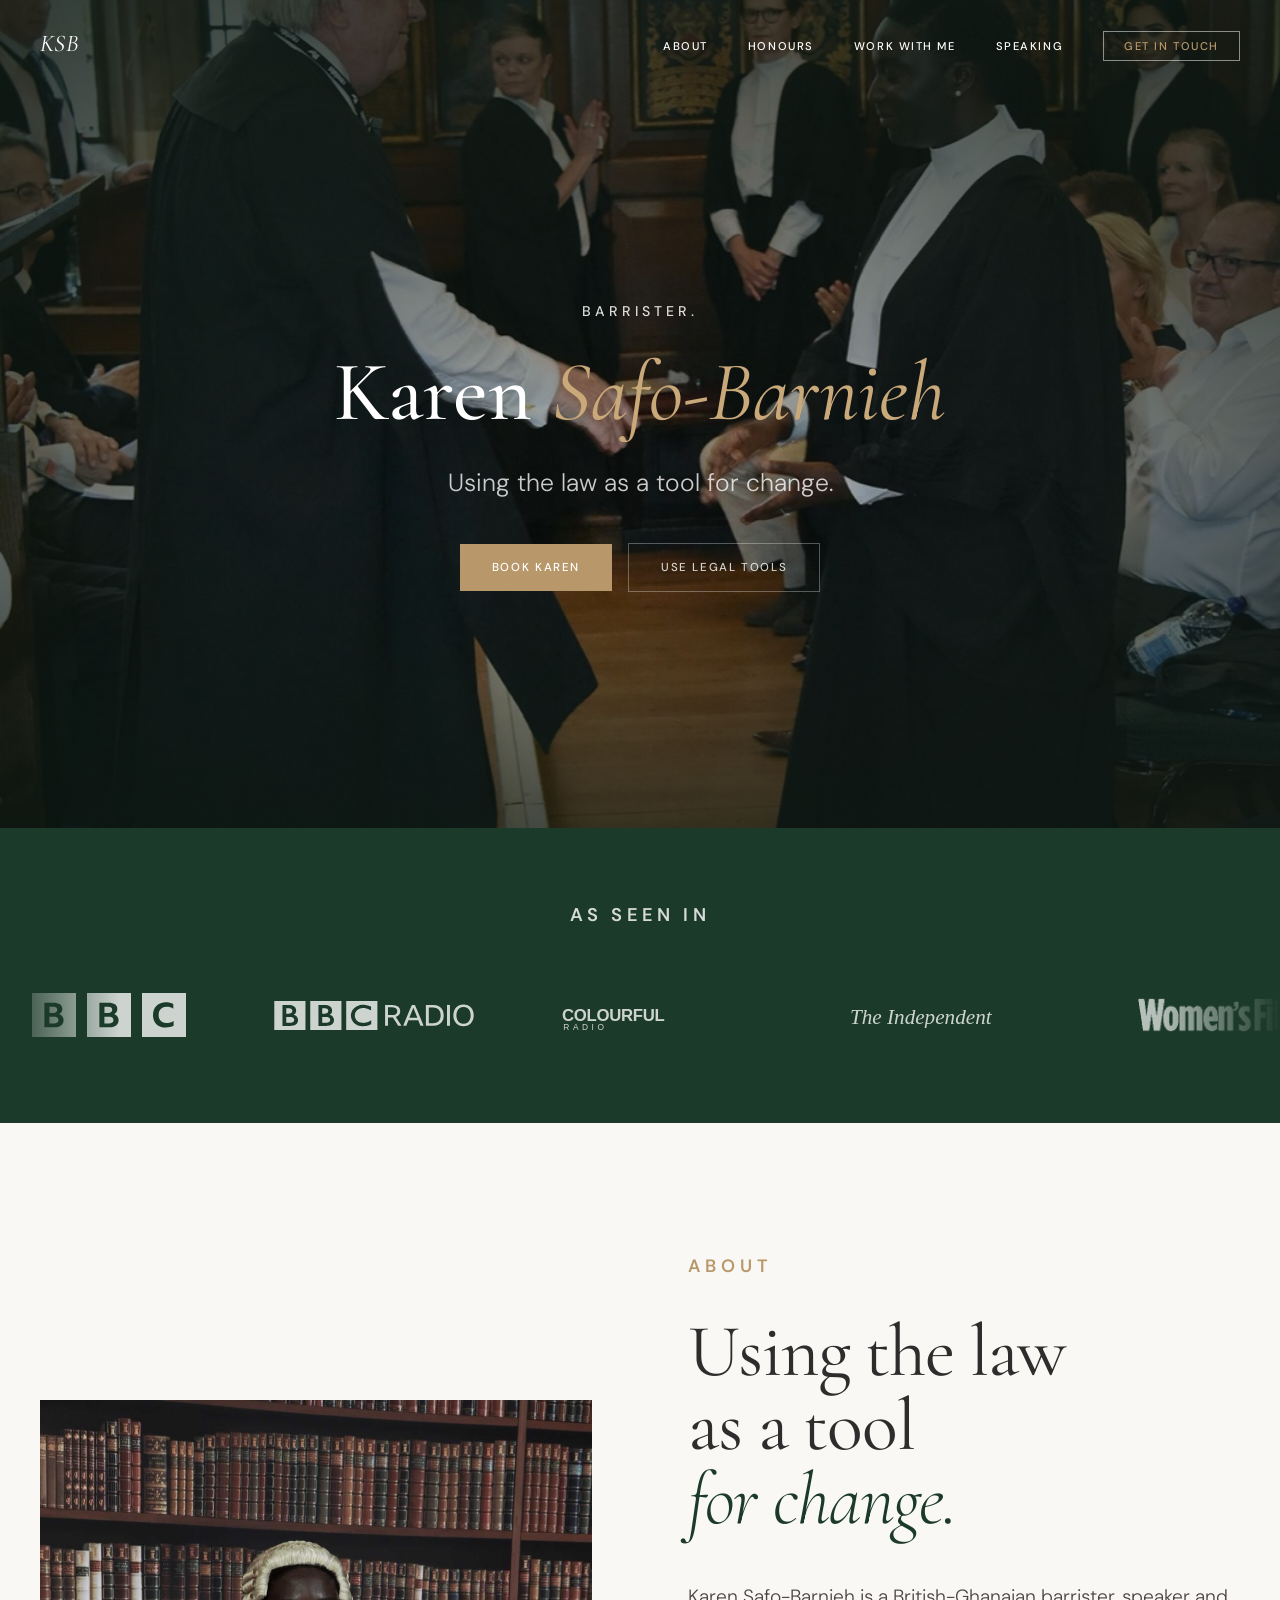
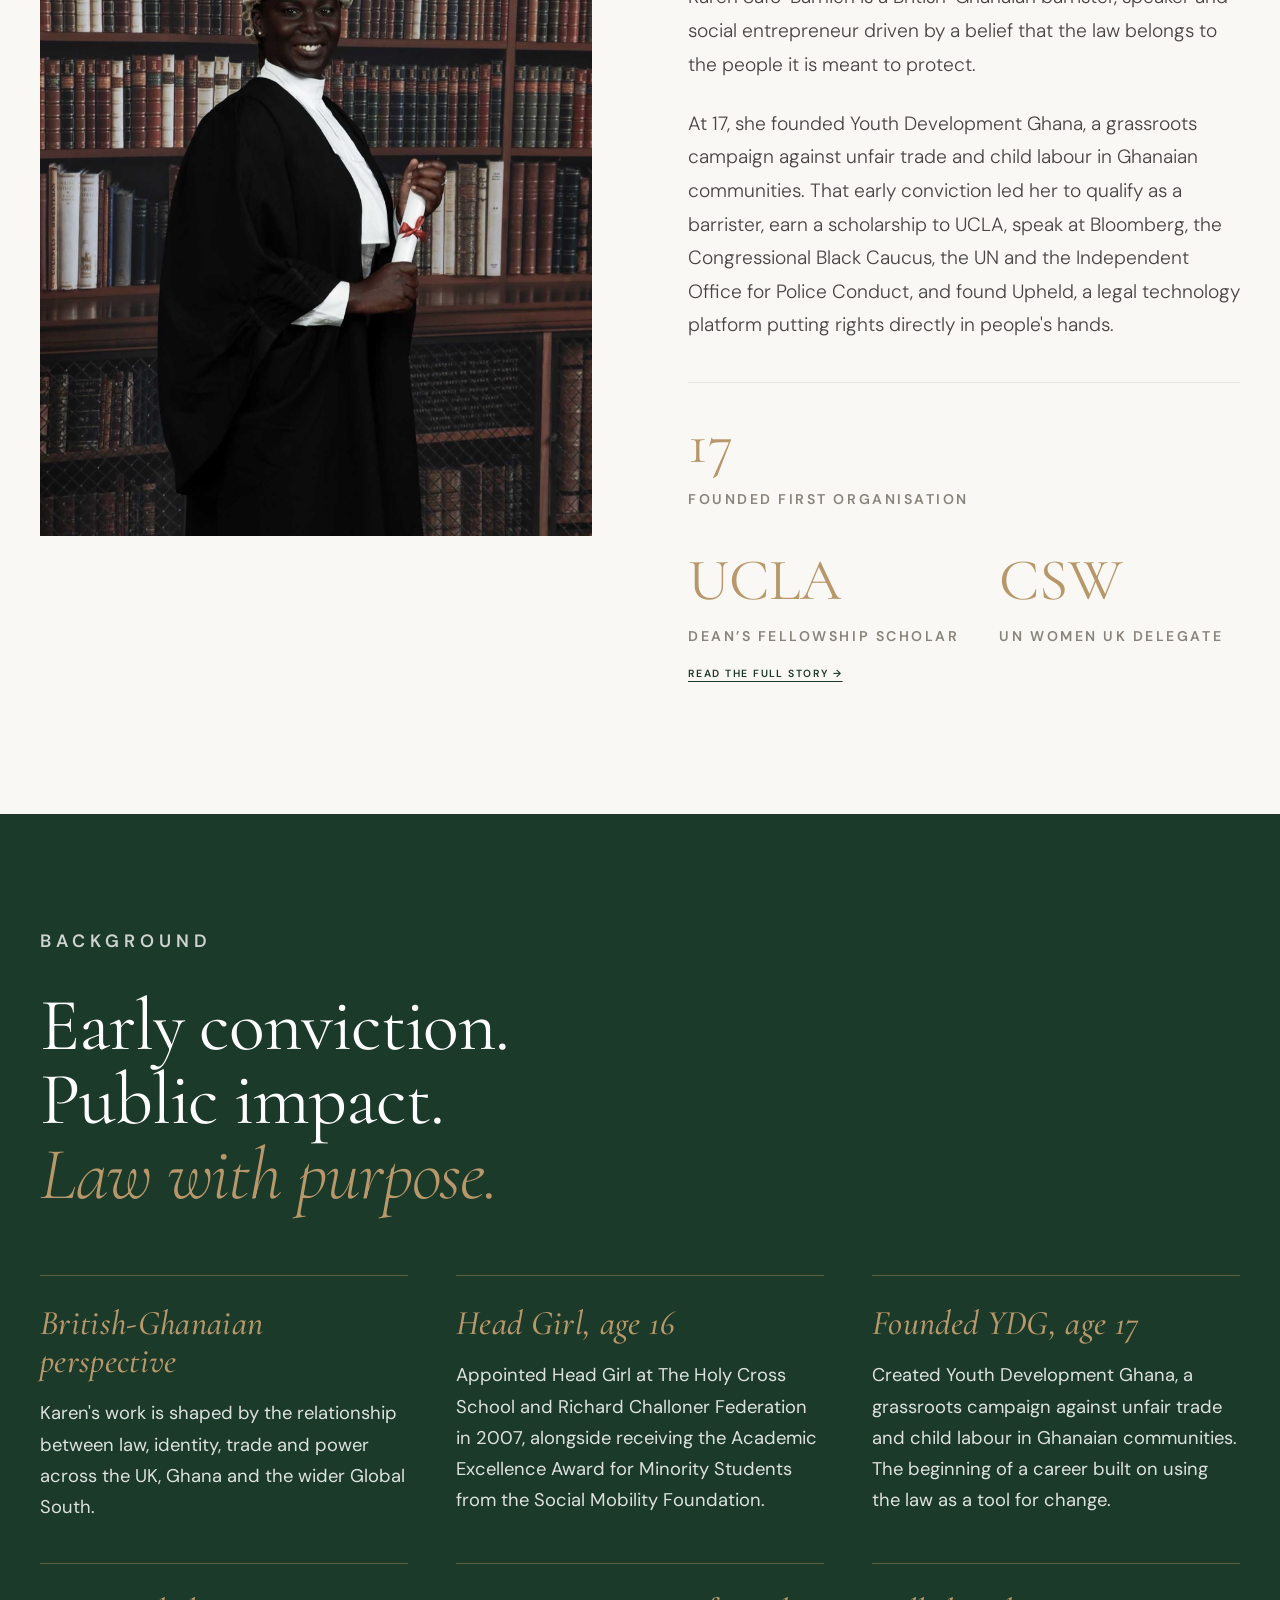
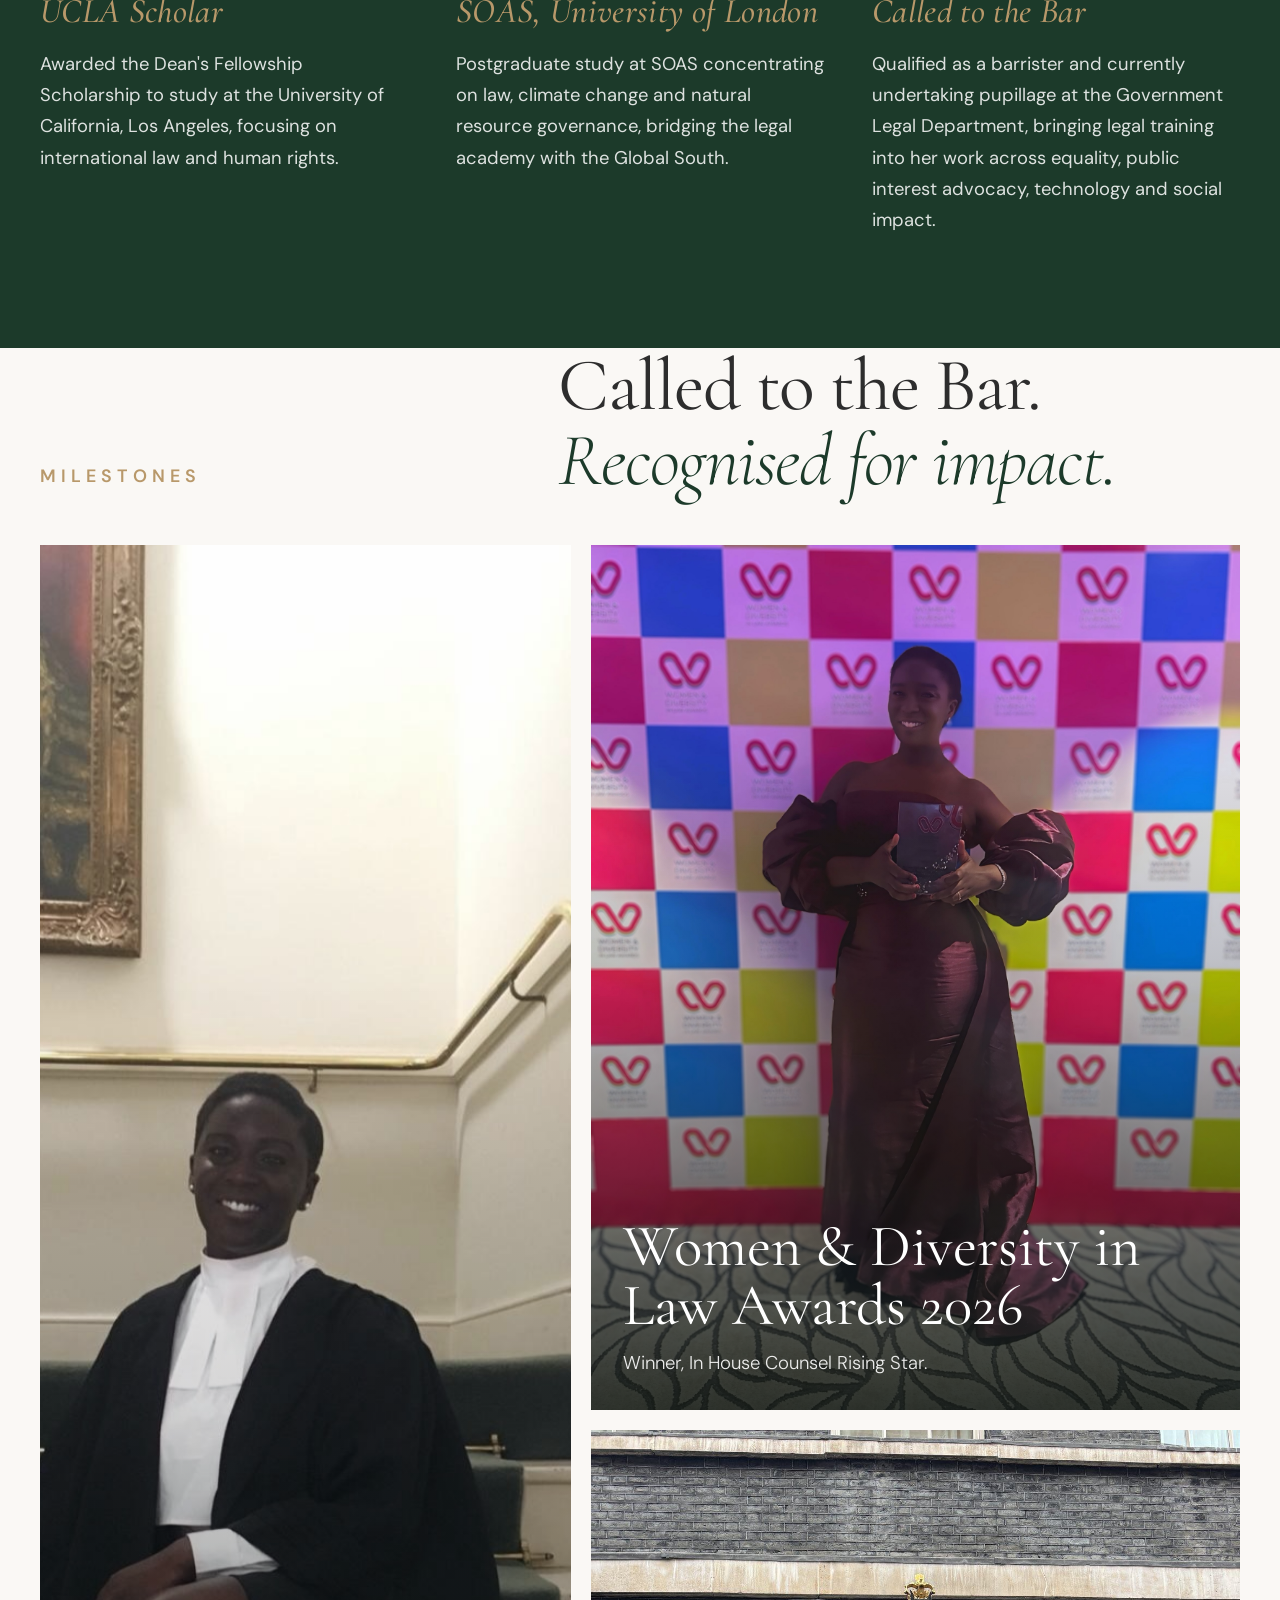
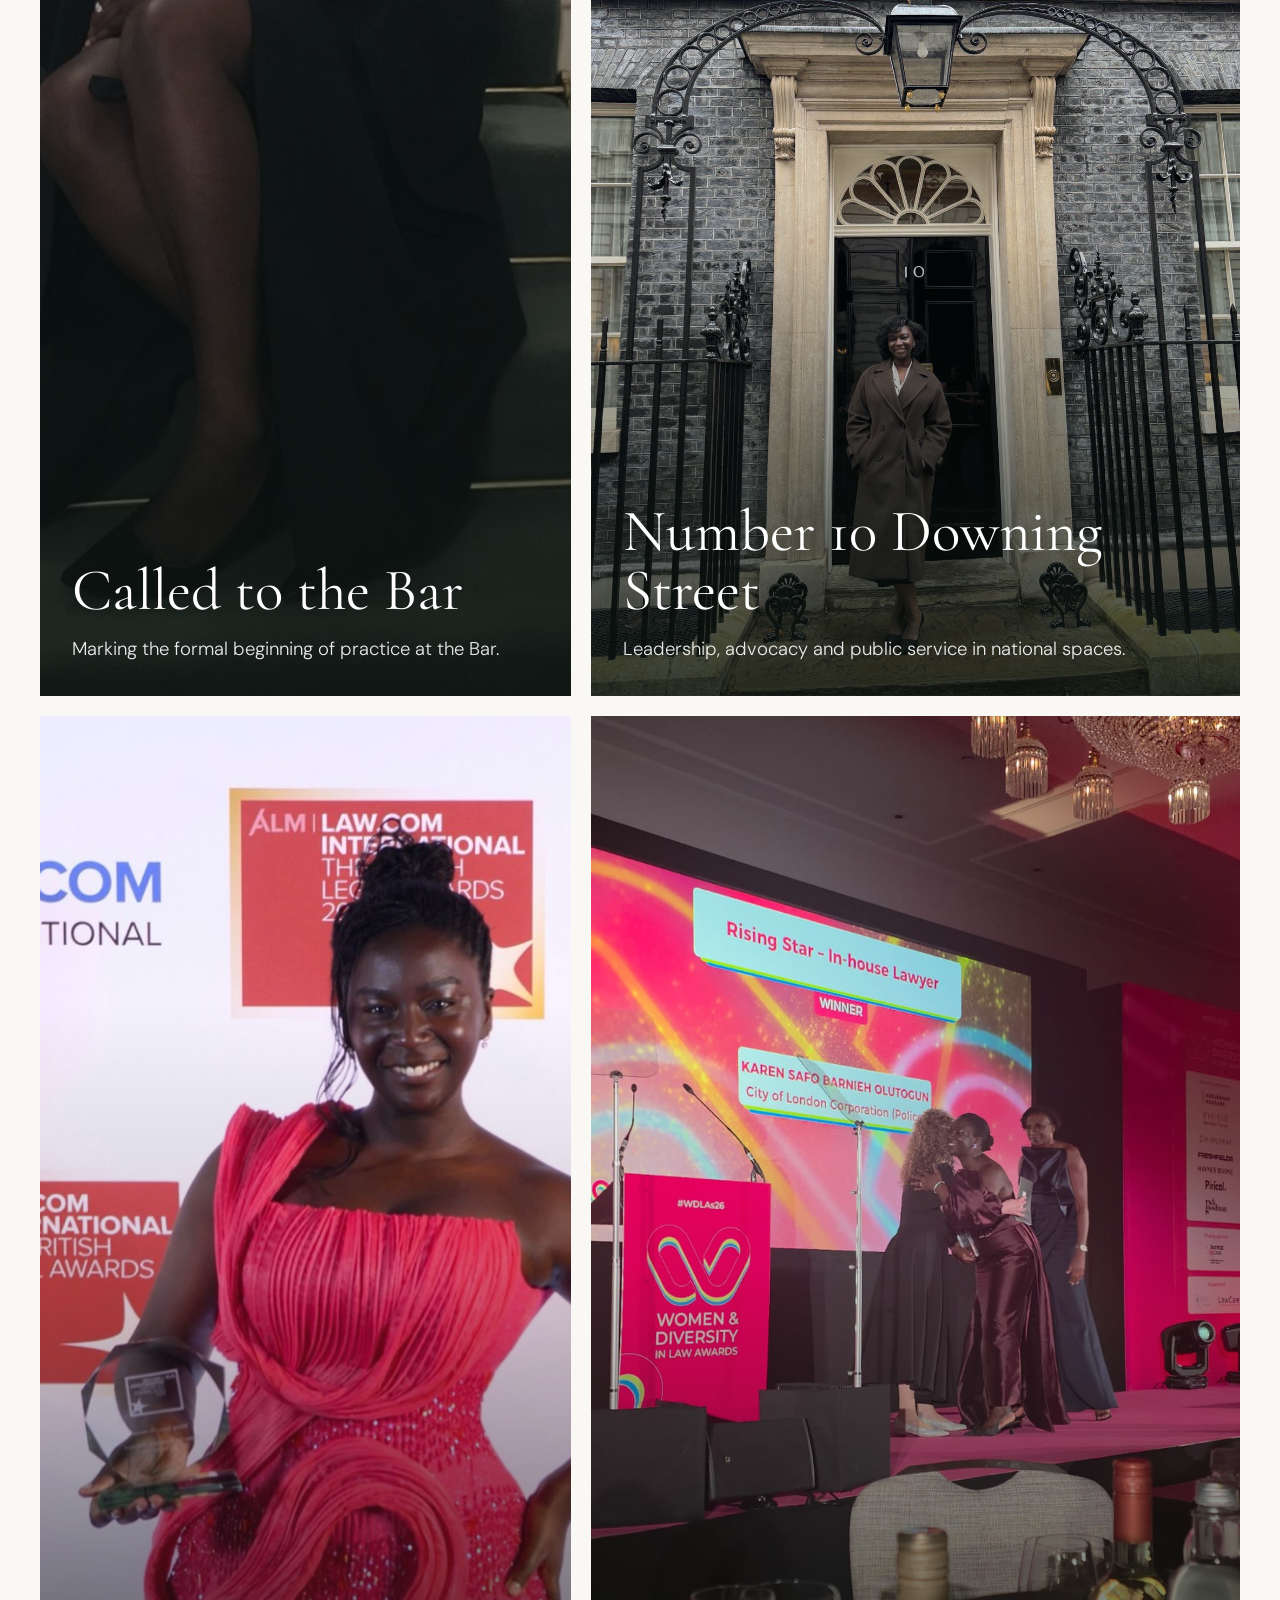
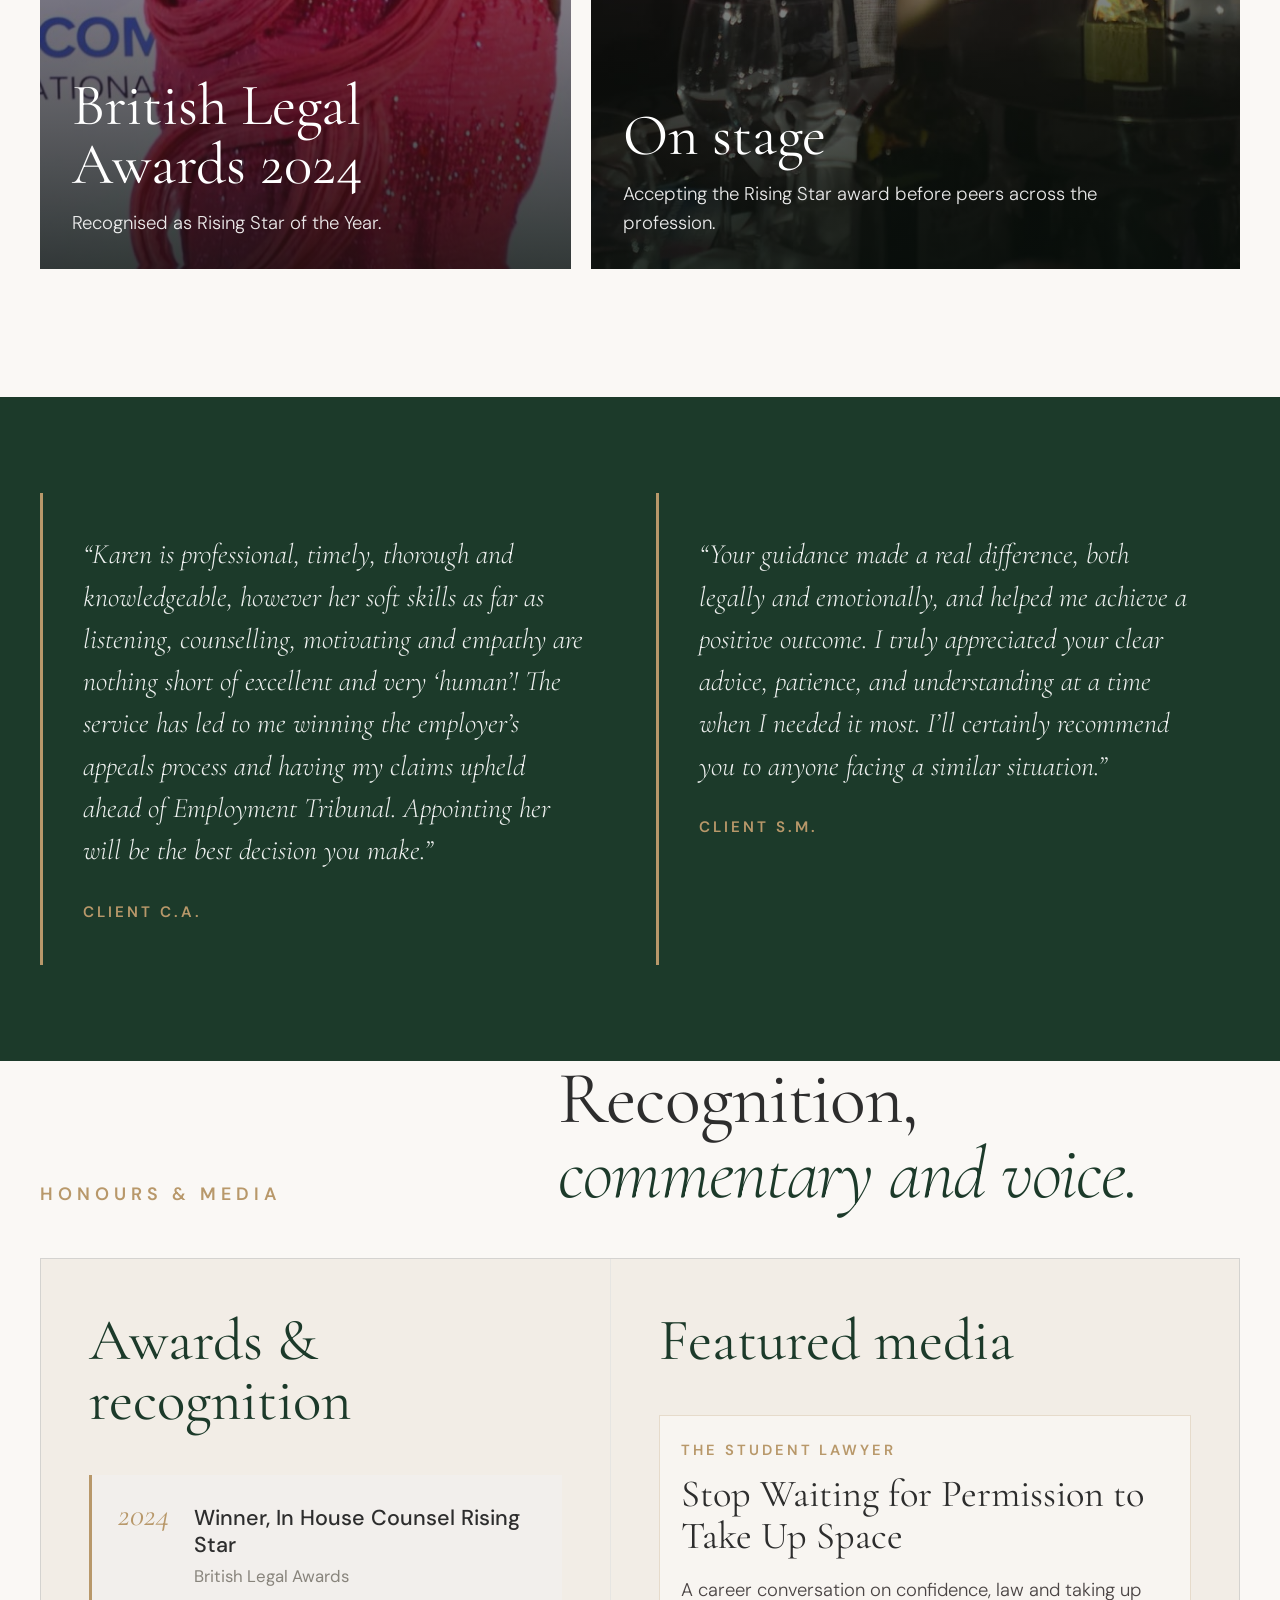
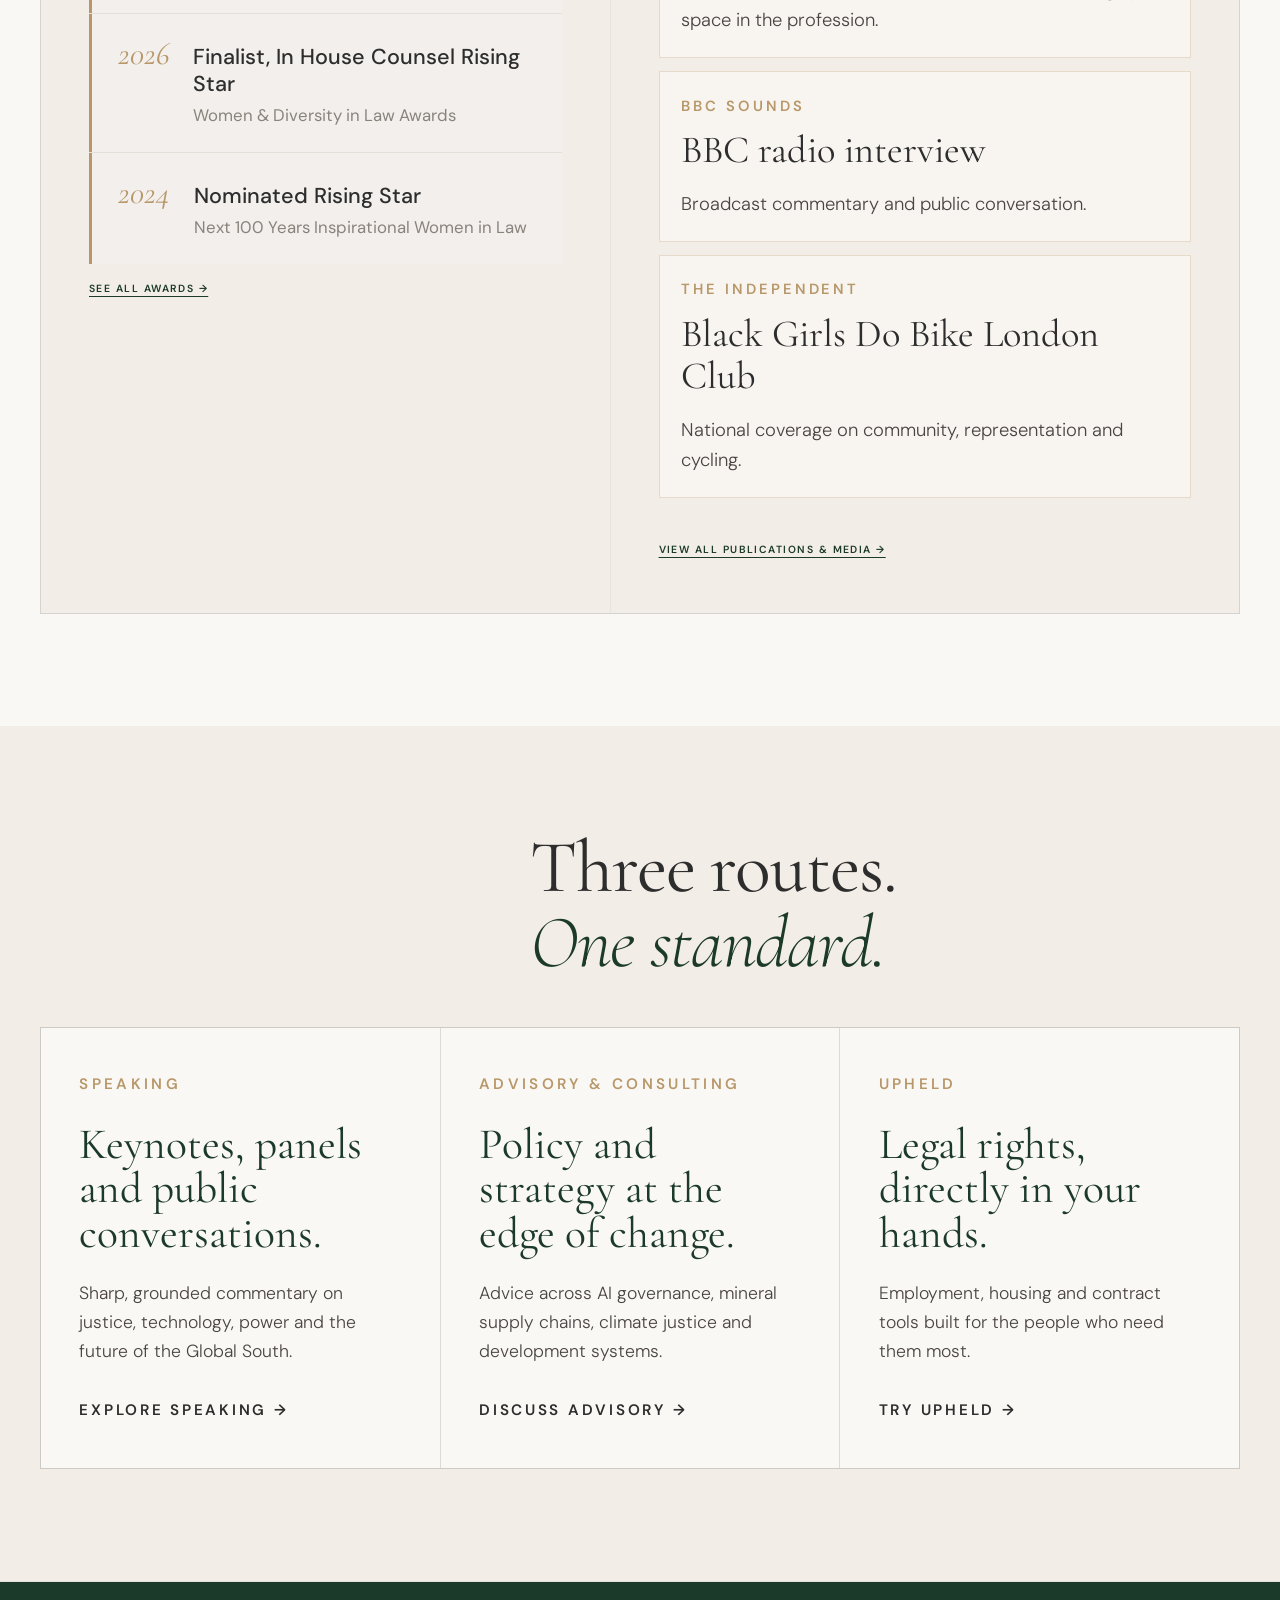
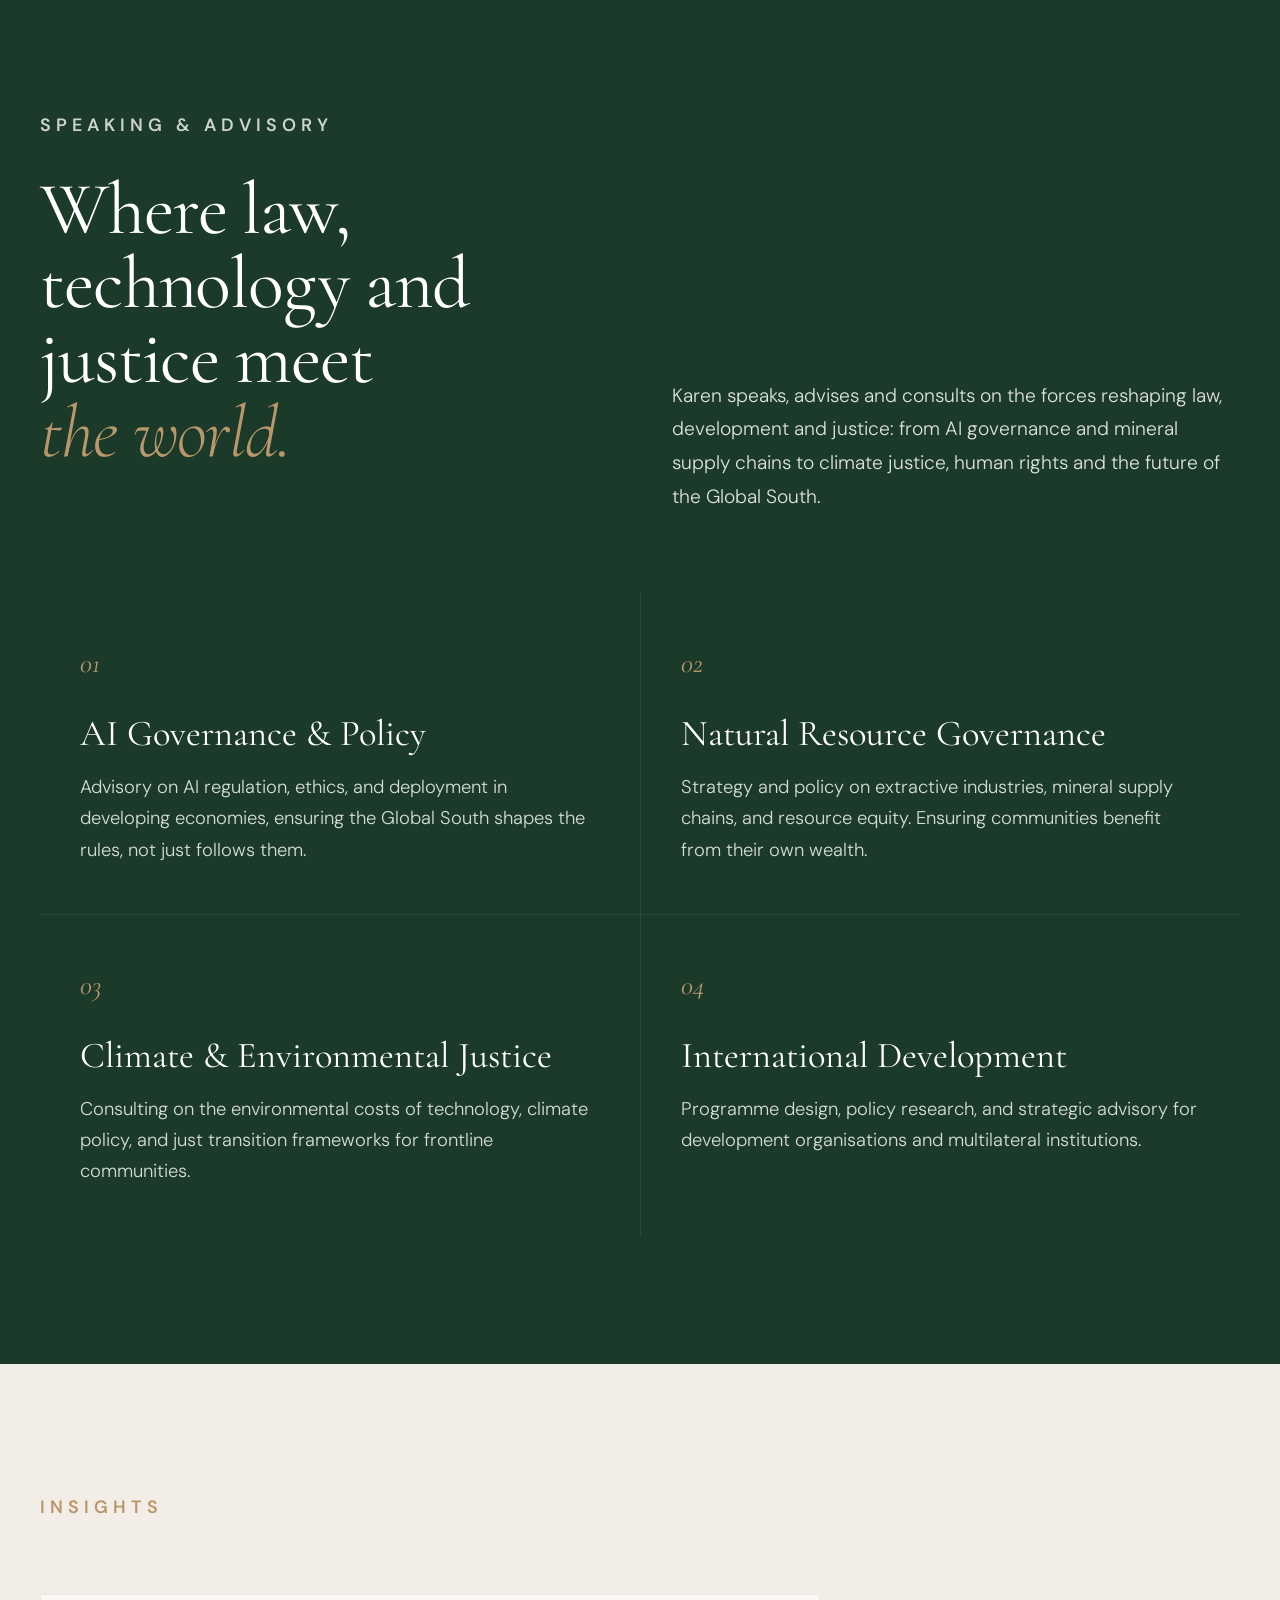
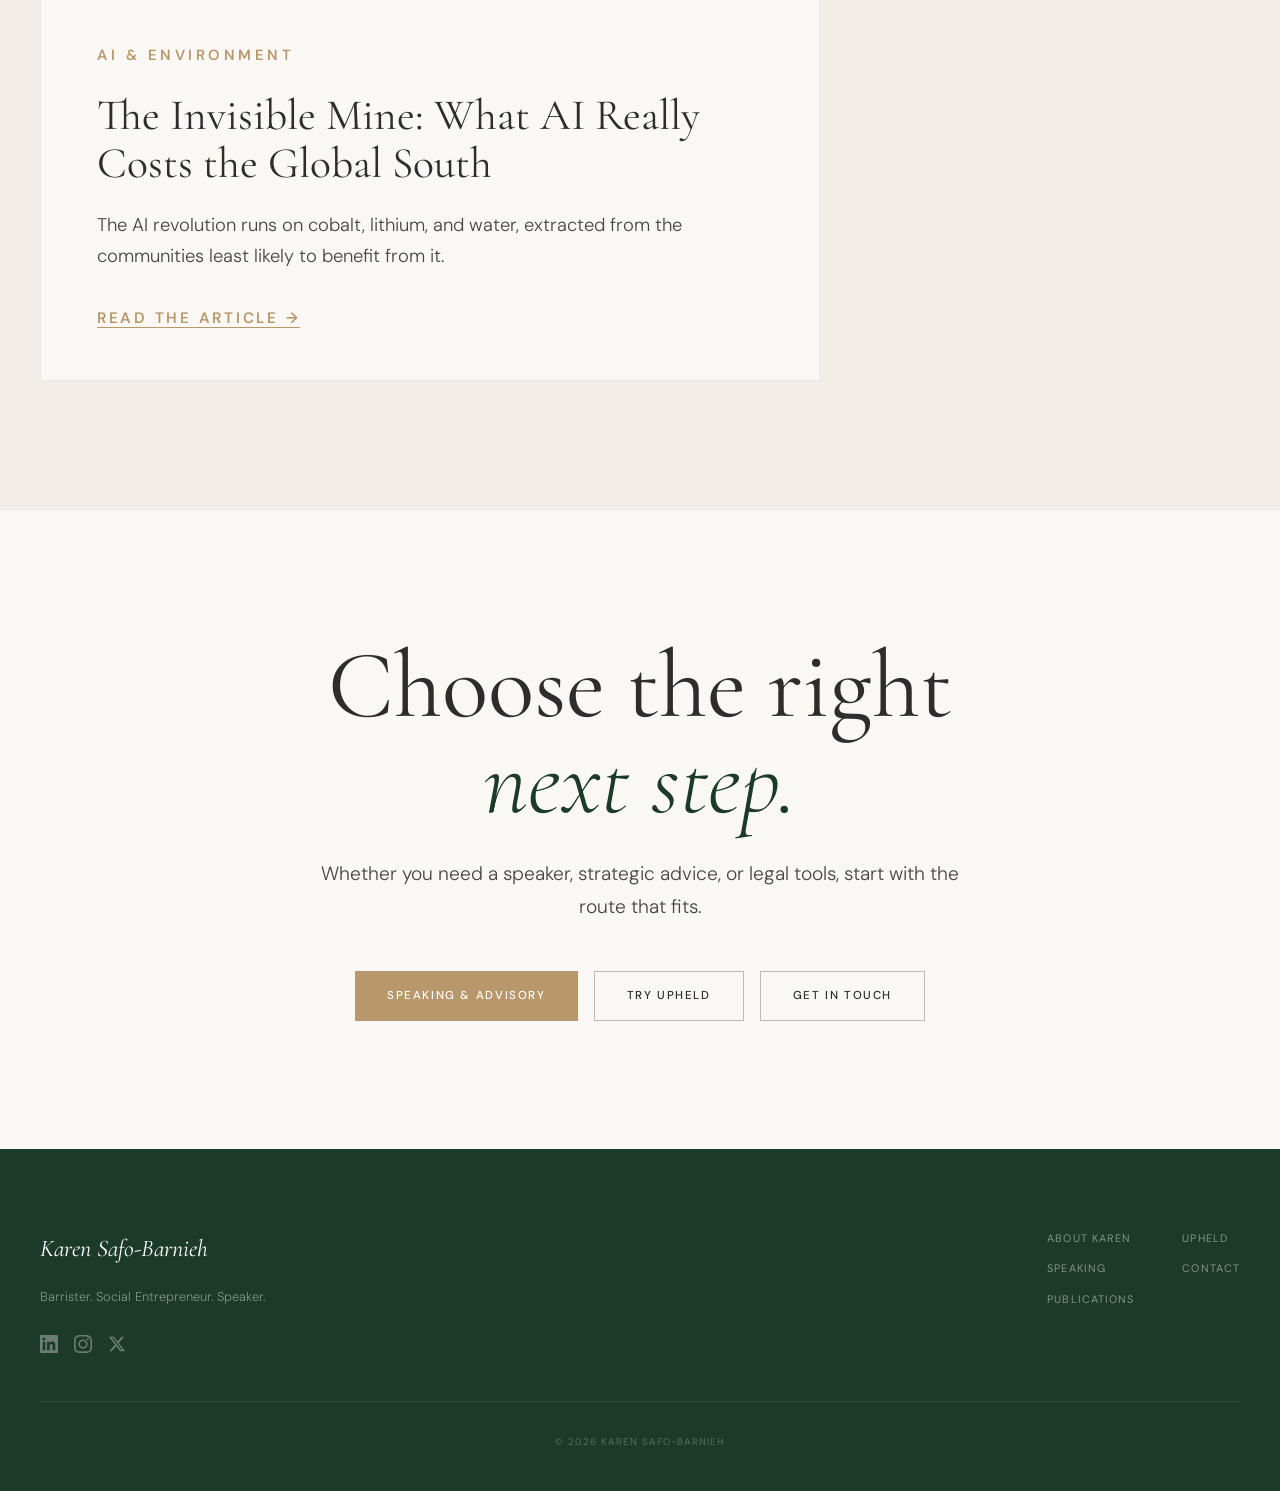
==== index.html @ 095a8341 "Update pupillage status and hero role order" ====
<!DOCTYPE html>
<html lang="en">
<head>
    <meta charset="UTF-8">
    <meta name="viewport" content="width=device-width, initial-scale=1.0">
    <title>Karen Safo-Barnieh — Barrister, Social Entrepreneur &amp; Speaker</title>
    <meta name="description" content="Karen Safo-Barnieh (Karen Safo) is a UK-based barrister, speaker and social entrepreneur working across law, human rights, technology, governance and international development. Founder of Upheld.">
    <meta name="keywords" content="Karen Safo-Barnieh, Karen Safo, Karen Safo Barnieh, Karen Barnieh, Karen Safo-Barnieh Olutogun, barrister, speaker, social entrepreneur, human rights advocate, employment law, housing disrepair, Upheld, UK barrister">
    <meta property="og:type" content="website">
    <meta property="og:title" content="Karen Safo-Barnieh — Barrister, Social Entrepreneur &amp; Speaker">
    <meta property="og:description" content="Barrister, speaker and founder of Upheld. Working across law, human rights, technology and global development.">
    <meta property="og:image" content="https://karensafo.com/og-image.png">
    <meta property="og:url" content="https://karensafo.com">
    <meta property="og:site_name" content="Karen Safo-Barnieh">
    <meta property="og:locale" content="en_GB">
    <meta name="twitter:card" content="summary_large_image">
    <meta name="twitter:title" content="Karen Safo-Barnieh — Barrister, Social Entrepreneur &amp; Speaker">
    <meta name="twitter:description" content="Barrister, speaker and founder of Upheld. Using the law as a tool for change.">
    <meta name="twitter:image" content="https://karensafo.com/og-image.png">
    <meta name="twitter:site" content="@KarenSafo">
    <meta name="twitter:creator" content="@KarenSafo">
    <meta name="robots" content="index, follow">
    <link rel="canonical" href="https://karensafo.com/">
    <meta name="google-site-verification" content="Un0dmISVzgKZt3_MAw0NFcnhSGLqhx4m6o5SgZ92gAA" />
    <link rel="preconnect" href="https://fonts.googleapis.com">
    <link rel="preconnect" href="https://fonts.gstatic.com" crossorigin>
    <link href="https://fonts.googleapis.com/css2?family=Cormorant+Garamond:ital,wght@0,300;0,400;0,500;1,300;1,400;1,500&family=DM+Sans:opsz,wght@9..40,300;9..40,400;9..40,500&display=swap" rel="stylesheet">
    <link rel="stylesheet" href="styles.css?v=20260526b">
    <script type="application/ld+json">
    {
        "@context": "https://schema.org",
        "@type": "Person",
        "name": "Karen Safo-Barnieh",
        "alternateName": ["Karen Safo", "Karen Safo Barnieh", "Karen Safo-Barnieh Olutogun", "Karen Barnieh"],
        "givenName": "Karen",
        "familyName": "Safo-Barnieh",
        "jobTitle": "Barrister, Social Entrepreneur and Speaker",
        "description": "Barrister, speaker, human rights advocate and founder of Upheld, working across law, technology, governance and international development.",
        "url": "https://karensafo.com",
        "image": "https://karensafo.com/og-image.png",
        "email": "legal@karensafo.com",
        "sameAs": [
            "https://www.linkedin.com/in/karen-s-34283646/",
            "https://www.instagram.com/iamkarensafo/",
            "https://x.com/KarenSafo",
            "https://medium.com/@karensafobarnieh",
            "https://thestudentlawyer.com/2025/03/03/stop-waiting-for-permission-to-take-up-space-a-conversation-with-karen-safo-barnieh-olutogun/",
            "https://www.bbc.co.uk/sounds/play/p0m4yv3p",
            "https://www.bbc.co.uk/news/av/uk-58120398",
            "https://www.independent.co.uk/life-style/black-girls-do-bike-london-club-b1899497.html",
            "https://www.barcouncil.org.uk/resource/guest-blog-karen-safo-on-making-the-bar-more-inclusive.html",
            "https://www.barcouncil.org.uk/resource/black-history-month-blog-it-is-about-inclusion-and-belonging.html",
            "https://byp.network/dealing-with-unconscious-bias-karen-safo-barnieh/",
            "https://diversity-matters.org.uk/lcc/karen-safo-barnieh/",
            "https://www.mystorymagazine.com/motivational-monday-i-wanted-to-use-the-law-as-a-tool-for-change-and-i-knew-that-the-only-way-to-do-it-was-to-qualify-as-a-barrister-barrister-karen-safo-barnieh/"
        ],
        "knowsAbout": ["Employment Law", "Housing Disrepair", "Human Rights", "International Development", "AI Governance", "Natural Resource Governance", "Climate Justice"],
        "nationality": { "@type": "Country", "name": "Ghana" },
        "workLocation": { "@type": "Place", "address": { "@type": "PostalAddress", "addressCountry": "GB", "addressLocality": "London" } },
        "alumniOf": [
            { "@type": "EducationalOrganization", "name": "University of California, Los Angeles (UCLA)" }
        ],
        "award": ["Winner, In House Counsel Rising Star - British Legal Awards (2024)", "Finalist, In House Counsel Rising Star - Women & Diversity in Law Awards (2026)", "Nominated Rising Star - Next 100 Years Inspirational Women in Law Awards (2024)", "High Commendation, Deal Team - City of London Police (2024)", "30 Under 30 Future of Ghana Leader (2018)", "Britain's Future Leaders - Top 100 (2017)", "Dean's Fellowship Award - UCLA (2012)", "Academic Excellence Award - Social Mobility Foundation (2007)"],
        "founder": [
            { "@type": "Organization", "name": "Youth Development Ghana" },
            { "@type": "Organization", "name": "Upheld", "url": "https://upheld.co.uk" }
        ],
        "worksFor": { "@type": "Organization", "name": "Government Legal Department" }
    }
    </script>
    <script type="application/ld+json">
    {
        "@context": "https://schema.org",
        "@type": "WebSite",
        "name": "Karen Safo-Barnieh",
        "alternateName": ["Karen Safo", "Karen Safo Barnieh"],
        "url": "https://karensafo.com"
    }
    </script>
</head>
<body class="home-page">

    <div class="intro-loader" id="introLoader" aria-hidden="true">
        <div class="intro-content">
            <div class="intro-mark">KSB</div>
            <div class="intro-subtitle">Barrister &bull; Social Entrepreneur &bull; Speaker</div>
        </div>
    </div>

    <nav class="nav" id="nav">
        <div class="nav-inner">
            <a href="/" class="nav-logo">KSB</a>
            <button class="nav-toggle" id="navToggle" aria-label="Toggle menu">
                <span></span><span></span>
            </button>
            <ul class="nav-links" id="navLinks">
                <li><a href="#about">About</a></li>
                <li><a href="#honours">Honours</a></li>
                <li><a href="#work-with-me">Work With Me</a></li>
                <li><a href="/speaking.html">Speaking</a></li>
                <li><a href="mailto:legal@karensafo.com" class="nav-cta">Get in touch</a></li>
            </ul>
        </div>
    </nav>

    <!-- Hero -->
    <section class="hero" id="home">
        <div class="hero-image" aria-hidden="true">
            <img src="call-to-bar-bio.jpg" alt="">
        </div>
        <div class="hero-overlay" aria-hidden="true"></div>
        <div class="hero-text">
            <div class="hero-label reveal">
                <div class="hero-rotate">
                    <span>Barrister.</span>
                    <span>Social Entrepreneur.</span>
                    <span>Speaker.</span>
                </div>
            </div>
            <h1 class="hero-name reveal">
                Karen <em>Safo-Barnieh</em>
            </h1>
            <p class="hero-tagline reveal">Using the law as a tool for change.</p>
            <div class="hero-actions reveal">
                <a href="/speaking.html" class="btn btn-accent">Book Karen</a>
                <a href="https://upheld.co.uk" class="btn btn-outline-light" target="_blank" rel="noopener">Use legal tools</a>
            </div>
        </div>
    </section>

    <!-- Press -->
    <section class="press">
        <div class="container">
            <p class="press-label">As seen in</p>
        </div>
        <div class="press-marquee">
            <div class="press-track">
                <img src="logos/bbc.svg" alt="BBC" class="press-logo-img">
                <img src="logos/bbc-radio.svg" alt="BBC Radio" class="press-logo-img">
                <img src="logos/colourful-radio.svg" alt="Colourful Radio" class="press-logo-img">
                <img src="logos/independent.svg" alt="The Independent" class="press-logo-img">
                <img src="logos/womens-fitness.png" alt="Women's Fitness" class="press-logo-img">
                <img src="logos/british-legal-awards.png" alt="British Legal Awards" class="press-logo-img">
                <img src="logos/un-women.png" alt="UN Women" class="press-logo-img">
                <img src="logos/congressional-black-caucus.svg" alt="Congressional Black Caucus" class="press-logo-img">
                <!-- Duplicate set for seamless loop -->
                <img src="logos/bbc.svg" alt="" aria-hidden="true" class="press-logo-img">
                <img src="logos/bbc-radio.svg" alt="" aria-hidden="true" class="press-logo-img">
                <img src="logos/colourful-radio.svg" alt="" aria-hidden="true" class="press-logo-img">
                <img src="logos/independent.svg" alt="" aria-hidden="true" class="press-logo-img">
                <img src="logos/womens-fitness.png" alt="" aria-hidden="true" class="press-logo-img">
                <img src="logos/british-legal-awards.png" alt="" aria-hidden="true" class="press-logo-img">
                <img src="logos/un-women.png" alt="" aria-hidden="true" class="press-logo-img">
                <img src="logos/congressional-black-caucus.svg" alt="" aria-hidden="true" class="press-logo-img">
            </div>
        </div>
    </section>

    <!-- About -->
    <section class="about" id="about">
        <div class="container">
            <div class="about-grid">
                <div class="about-image reveal">
                    <img src="about.jpeg" alt="Karen Safo-Barnieh" loading="lazy">
                </div>
                <div class="about-text">
                    <span class="section-label reveal">About</span>
                    <h2 class="section-heading reveal">
                        Using the law<br>as a tool<br><em>for change.</em>
                    </h2>
                    <p class="body-text reveal">Karen Safo-Barnieh is a British-Ghanaian barrister, speaker and social entrepreneur driven by a belief that the law belongs to the people it is meant to protect.</p>
                    <p class="body-text reveal">At 17, she founded Youth Development Ghana, a grassroots campaign against unfair trade and child labour in Ghanaian communities. That early conviction led her to qualify as a barrister, earn a scholarship to UCLA, speak at Bloomberg, the Congressional Black Caucus, the UN and the Independent Office for Police Conduct, and found <a href="https://upheld.co.uk" target="_blank" rel="noopener">Upheld</a>, a legal technology platform putting rights directly in people's hands.</p>
                    <div class="accolades reveal">
                        <div class="accolade">
                            <span class="accolade-number" data-count="17">17</span>
                            <span class="accolade-label">Founded first organisation</span>
                        </div>
                        <div class="accolade">
                            <span class="accolade-text">UCLA</span>
                            <span class="accolade-label">Dean&rsquo;s Fellowship Scholar</span>
                        </div>
                        <div class="accolade">
                            <span class="accolade-text">CSW</span>
                            <span class="accolade-label">UN Women UK Delegate</span>
                        </div>
                    </div>
                    <a href="/about.html" class="section-link">Read the full story &rarr;</a>
                </div>
            </div>
        </div>
    </section>

    <!-- Background -->
    <section class="background" id="background">
        <div class="container">
            <div class="background-header">
                <span class="section-label light reveal">Background</span>
                <h2 class="section-heading light reveal">Early conviction.<br>Public impact.<br><em>Law with purpose.</em></h2>
            </div>
            <div class="background-grid">
                <div class="background-item reveal">
                    <span class="background-marker">British-Ghanaian perspective</span>
                    <p>Karen's work is shaped by the relationship between law, identity, trade and power across the UK, Ghana and the wider Global South.</p>
                </div>
                <div class="background-item reveal">
                    <span class="background-marker">Head Girl, age 16</span>
                    <p>Appointed Head Girl at The Holy Cross School and Richard Challoner Federation in 2007, alongside receiving the Academic Excellence Award for Minority Students from the Social Mobility Foundation.</p>
                </div>
                <div class="background-item reveal">
                    <span class="background-marker">Founded YDG, age 17</span>
                    <p>Created Youth Development Ghana, a grassroots campaign against unfair trade and child labour in Ghanaian communities. The beginning of a career built on using the law as a tool for change.</p>
                </div>
                <div class="background-item reveal">
                    <span class="background-marker">UCLA Scholar</span>
                    <p>Awarded the Dean's Fellowship Scholarship to study at the University of California, Los Angeles, focusing on international law and human rights.</p>
                </div>
                <div class="background-item reveal">
                    <span class="background-marker">SOAS, University of London</span>
                    <p>Postgraduate study at SOAS concentrating on law, climate change and natural resource governance, bridging the legal academy with the Global South.</p>
                </div>
                <div class="background-item reveal">
                    <span class="background-marker">Called to the Bar</span>
                    <p>Qualified as a barrister and currently undertaking pupillage at the Government Legal Department, bringing legal training into her work across equality, public interest advocacy, technology and social impact.</p>
                </div>
            </div>
        </div>
    </section>

    <!-- Milestones -->
    <section class="milestones">
        <div class="container">
            <div class="milestones-header">
                <span class="section-label reveal">Milestones</span>
                <h2 class="section-heading reveal">
                    Called to the Bar.<br><em>Recognised for impact.</em>
                </h2>
            </div>
            <div class="milestone-grid">
                <figure class="milestone-card milestone-card-tall reveal">
                    <img src="call-to-bar-stairs.jpg" alt="Karen Safo-Barnieh seated in barrister dress after being called to the Bar" loading="lazy">
                    <figcaption>
                        <span>Called to the Bar</span>
                        <p>Marking the formal beginning of practice at the Bar.</p>
                    </figcaption>
                </figure>
                <figure class="milestone-card reveal">
                    <img src="awards-wdla-2026.jpg" alt="Karen Safo-Barnieh holding her Women and Diversity in Law Awards 2026 Rising Star trophy" loading="lazy" style="object-position: center top;">
                    <figcaption>
                        <span>Women &amp; Diversity in Law Awards 2026</span>
                        <p>Winner, In House Counsel Rising Star.</p>
                    </figcaption>
                </figure>
                <figure class="milestone-card reveal">
                    <img src="downing-street.jpeg" alt="Karen Safo-Barnieh outside Number 10 Downing Street" loading="lazy">
                    <figcaption>
                        <span>Number 10 Downing Street</span>
                        <p>Leadership, advocacy and public service in national spaces.</p>
                    </figcaption>
                </figure>
                <figure class="milestone-card reveal">
                    <img src="awards.jpeg" alt="Karen Safo-Barnieh holding her British Legal Awards 2024 Rising Star award" loading="lazy">
                    <figcaption>
                        <span>British Legal Awards 2024</span>
                        <p>Recognised as Rising Star of the Year.</p>
                    </figcaption>
                </figure>
                <figure class="milestone-card reveal">
                    <img src="awards-wdla-2026-stage.jpg" alt="Karen Safo-Barnieh accepting the Rising Star award on stage at the Women and Diversity in Law Awards 2026" loading="lazy">
                    <figcaption>
                        <span>On stage</span>
                        <p>Accepting the Rising Star award before peers across the profession.</p>
                    </figcaption>
                </figure>
            </div>
        </div>
    </section>

    <!-- Testimonials -->
    <section class="home-testimonials">
        <div class="container">
            <div class="home-testimonials-grid">
                <blockquote class="home-quote reveal">
                    <p>&ldquo;Karen is professional, timely, thorough and knowledgeable, however her soft skills as far as listening, counselling, motivating and empathy are nothing short of excellent and very &lsquo;human&rsquo;! The service has led to me winning the employer&rsquo;s appeals process and having my claims upheld ahead of Employment Tribunal. Appointing her will be the best decision you make.&rdquo;</p>
                    <cite>Client C.A.</cite>
                </blockquote>
                <blockquote class="home-quote reveal">
                    <p>&ldquo;Your guidance made a real difference, both legally and emotionally, and helped me achieve a positive outcome. I truly appreciated your clear advice, patience, and understanding at a time when I needed it most. I&rsquo;ll certainly recommend you to anyone facing a similar situation.&rdquo;</p>
                    <cite>Client S.M.</cite>
                </blockquote>
            </div>
        </div>
    </section>

    <!-- Honours & Media -->
    <section class="honours" id="honours">
        <div class="container">
            <div class="honours-header">
                <span class="section-label reveal">Honours &amp; media</span>
                <h2 class="section-heading reveal">
                    Recognition,<br><em>commentary and voice.</em>
                </h2>
            </div>
            <div class="honours-layout">
                <div class="awards-panel reveal">
                    <h3>Awards &amp; recognition</h3>
                    <div class="awards-grid">
                        <div class="award-tile award-tile-featured">
                            <span class="award-year">2024</span>
                            <strong>Winner, In House Counsel Rising Star</strong>
                            <span class="award-org">British Legal Awards</span>
                        </div>
                        <div class="award-tile award-tile-featured">
                            <span class="award-year">2026</span>
                            <strong>Finalist, In House Counsel Rising Star</strong>
                            <span class="award-org">Women &amp; Diversity in Law Awards</span>
                        </div>
                        <div class="award-tile award-tile-featured">
                            <span class="award-year">2024</span>
                            <strong>Nominated Rising Star</strong>
                            <span class="award-org">Next 100 Years Inspirational Women in Law</span>
                        </div>
                    </div>
                    <a href="/about.html#awards" class="section-link">See all awards &rarr;</a>
                </div>
                <div class="media-panel reveal">
                    <h3>Featured media</h3>
                    <div class="featured-media">
                        <a class="featured-media-card" href="https://thestudentlawyer.com/2025/03/03/stop-waiting-for-permission-to-take-up-space-a-conversation-with-karen-safo-barnieh-olutogun/" target="_blank" rel="noopener">
                            <span>The Student Lawyer</span>
                            <strong>Stop Waiting for Permission to Take Up Space</strong>
                            <p>A career conversation on confidence, law and taking up space in the profession.</p>
                        </a>
                        <a class="featured-media-card" href="https://www.bbc.co.uk/sounds/play/p0m4yv3p" target="_blank" rel="noopener">
                            <span>BBC Sounds</span>
                            <strong>BBC radio interview</strong>
                            <p>Broadcast commentary and public conversation.</p>
                        </a>
                        <a class="featured-media-card" href="https://www.independent.co.uk/life-style/black-girls-do-bike-london-club-b1899497.html" target="_blank" rel="noopener">
                            <span>The Independent</span>
                            <strong>Black Girls Do Bike London Club</strong>
                            <p>National coverage on community, representation and cycling.</p>
                        </a>
                    </div>
                    <a href="/publications.html" class="section-link">View all publications &amp; media &rarr;</a>
                </div>
            </div>
        </div>
    </section>

    <!-- Work With Me -->
    <section class="work-with-me" id="work-with-me">
        <div class="container">
            <div class="work-header">
                <span class="section-label reveal">Work with Karen</span>
                <h2 class="section-heading reveal">
                    Three routes.<br><em>One standard.</em>
                </h2>
            </div>
            <div class="work-grid">
                <a href="/speaking.html" class="work-card reveal">
                    <span class="work-card-kicker">Speaking</span>
                    <h3>Keynotes, panels and public conversations.</h3>
                    <p>Sharp, grounded commentary on justice, technology, power and the future of the Global South.</p>
                    <span class="work-card-link">Explore speaking &rarr;</span>
                </a>
                <a href="/speaking.html#advisory" class="work-card reveal">
                    <span class="work-card-kicker">Advisory &amp; consulting</span>
                    <h3>Policy and strategy at the edge of change.</h3>
                    <p>Advice across AI governance, mineral supply chains, climate justice and development systems.</p>
                    <span class="work-card-link">Discuss advisory &rarr;</span>
                </a>
                <a href="https://upheld.co.uk" class="work-card reveal" target="_blank" rel="noopener">
                    <span class="work-card-kicker">Upheld</span>
                    <h3>Legal rights, directly in your hands.</h3>
                    <p>Employment, housing and contract tools built for the people who need them most.</p>
                    <span class="work-card-link">Try Upheld &rarr;</span>
                </a>
            </div>
        </div>
    </section>

    <!-- Advisory -->
    <section class="advisory" id="advisory">
        <div class="container">
            <div class="advisory-header">
                <div>
                    <span class="section-label light reveal">Speaking &amp; advisory</span>
                    <h2 class="section-heading light reveal">
                        Where law,<br>technology and<br>justice meet<br><em>the world.</em>
                    </h2>
                </div>
                <p class="advisory-intro reveal">Karen speaks, advises and consults on the forces reshaping law, development and justice: from AI governance and mineral supply chains to climate justice, human rights and the future of the Global South.</p>
            </div>
            <div class="advisory-grid">
                <div class="advisory-card reveal">
                    <span class="advisory-card-number">01</span>
                    <h3>AI Governance &amp; Policy</h3>
                    <p>Advisory on AI regulation, ethics, and deployment in developing economies, ensuring the Global South shapes the rules, not just follows them.</p>
                </div>
                <div class="advisory-card reveal">
                    <span class="advisory-card-number">02</span>
                    <h3>Natural Resource Governance</h3>
                    <p>Strategy and policy on extractive industries, mineral supply chains, and resource equity. Ensuring communities benefit from their own wealth.</p>
                </div>
                <div class="advisory-card reveal">
                    <span class="advisory-card-number">03</span>
                    <h3>Climate &amp; Environmental Justice</h3>
                    <p>Consulting on the environmental costs of technology, climate policy, and just transition frameworks for frontline communities.</p>
                </div>
                <div class="advisory-card reveal">
                    <span class="advisory-card-number">04</span>
                    <h3>International Development</h3>
                    <p>Programme design, policy research, and strategic advisory for development organisations and multilateral institutions.</p>
                </div>
            </div>
        </div>
    </section>

    <!-- Insights -->
    <section class="insights" id="insights">
        <div class="container">
            <div class="insights-header reveal">
                <span class="section-label">Insights</span>
            </div>
            <a href="blog/the-invisible-mine.html" class="article-card reveal">
                <span class="article-tag">AI &amp; Environment</span>
                <h3 class="article-title">The Invisible Mine: What AI Really Costs the Global South</h3>
                <p class="article-excerpt">The AI revolution runs on cobalt, lithium, and water, extracted from the communities least likely to benefit from it.</p>
                <span class="article-read">Read the article &rarr;</span>
            </a>
        </div>
    </section>

    <!-- CTA -->
    <section class="cta">
        <div class="container">
            <h2 class="cta-heading reveal">Choose the right<br><em>next step.</em></h2>
            <p class="cta-text reveal">Whether you need a speaker, strategic advice, or legal tools, start with the route that fits.</p>
            <div class="cta-actions reveal">
                <a href="/speaking.html" class="btn btn-accent">Speaking &amp; advisory</a>
                <a href="https://upheld.co.uk" class="btn btn-outline" target="_blank" rel="noopener">Try Upheld</a>
                <a href="mailto:legal@karensafo.com" class="btn btn-outline">Get in touch</a>
            </div>
        </div>
    </section>

    <!-- Footer -->
    <footer class="footer">
        <div class="container">
            <div class="footer-inner">
                <div class="footer-brand">
                    <a href="/" class="footer-logo">Karen Safo-Barnieh</a>
                    <p class="footer-tagline">Barrister. Social Entrepreneur. Speaker.</p>
                    <div class="social-links">
                        <a href="https://www.linkedin.com/in/karen-s-34283646/" target="_blank" rel="noopener" aria-label="LinkedIn">
                            <svg width="18" height="18" viewBox="0 0 24 24" fill="currentColor"><path d="M20.447 20.452h-3.554v-5.569c0-1.328-.027-3.037-1.852-3.037-1.853 0-2.136 1.445-2.136 2.939v5.667H9.351V9h3.414v1.561h.046c.477-.9 1.637-1.85 3.37-1.85 3.601 0 4.267 2.37 4.267 5.455v6.286zM5.337 7.433a2.062 2.062 0 01-2.063-2.065 2.064 2.064 0 112.063 2.065zm1.782 13.019H3.555V9h3.564v11.452zM22.225 0H1.771C.792 0 0 .774 0 1.729v20.542C0 23.227.792 24 1.771 24h20.451C23.2 24 24 23.227 24 22.271V1.729C24 .774 23.2 0 22.222 0h.003z"/></svg>
                        </a>
                        <a href="https://www.instagram.com/iamkarensafo/" target="_blank" rel="noopener" aria-label="Instagram">
                            <svg width="18" height="18" viewBox="0 0 24 24" fill="currentColor"><path d="M12 2.163c3.204 0 3.584.012 4.85.07 3.252.148 4.771 1.691 4.919 4.919.058 1.265.069 1.645.069 4.849 0 3.205-.012 3.584-.069 4.849-.149 3.225-1.664 4.771-4.919 4.919-1.266.058-1.644.07-4.85.07-3.204 0-3.584-.012-4.849-.07-3.26-.149-4.771-1.699-4.919-4.92-.058-1.265-.07-1.644-.07-4.849 0-3.204.013-3.583.07-4.849.149-3.227 1.664-4.771 4.919-4.919 1.266-.057 1.645-.069 4.849-.069zM12 0C8.741 0 8.333.014 7.053.072 2.695.272.273 2.69.073 7.052.014 8.333 0 8.741 0 12c0 3.259.014 3.668.072 4.948.2 4.358 2.618 6.78 6.98 6.98C8.333 23.986 8.741 24 12 24c3.259 0 3.668-.014 4.948-.072 4.354-.2 6.782-2.618 6.979-6.98.059-1.28.073-1.689.073-4.948 0-3.259-.014-3.667-.072-4.947-.196-4.354-2.617-6.78-6.979-6.98C15.668.014 15.259 0 12 0zm0 5.838a6.162 6.162 0 100 12.324 6.162 6.162 0 000-12.324zM12 16a4 4 0 110-8 4 4 0 010 8zm6.406-11.845a1.44 1.44 0 100 2.881 1.44 1.44 0 000-2.881z"/></svg>
                        </a>
                        <a href="https://x.com/KarenSafo" target="_blank" rel="noopener" aria-label="X">
                            <svg width="18" height="18" viewBox="0 0 24 24" fill="currentColor"><path d="M18.244 2.25h3.308l-7.227 8.26 8.502 11.24H16.17l-5.214-6.817L4.99 21.75H1.68l7.73-8.835L1.254 2.25H8.08l4.713 6.231zm-1.161 17.52h1.833L7.084 4.126H5.117z"/></svg>
                        </a>
                    </div>
                </div>
                <nav class="footer-nav">
                    <div class="footer-col">
                        <a href="/about.html">About Karen</a>
                        <a href="/speaking.html">Speaking</a>
                        <a href="/publications.html">Publications</a>
                    </div>
                    <div class="footer-col">
                        <a href="https://upheld.co.uk" target="_blank" rel="noopener">Upheld</a>
                        <a href="mailto:legal@karensafo.com">Contact</a>
                    </div>
                </nav>
            </div>
            <div class="footer-bottom">
                <p>&copy; 2026 Karen Safo-Barnieh</p>
            </div>
        </div>
    </footer>

    <script src="script.js?v=20260526b" defer></script>
</body>
</html>
---- styles.css ----
/* ============================================
   Karen Safo-Barnieh
   Clean. Minimal. Authority & warmth.
   ============================================ */

*, *::before, *::after { margin: 0; padding: 0; box-sizing: border-box; }

:root {
    --ivory:      #FAF8F5;
    --ivory-mid:  #F2EDE6;
    --green:      #1C3A2A;
    --green-mid:  #243F30;
    --brass:      #B8986A;
    --brass-light:#C9A87A;
    --charcoal:   #2D2D2D;
    --body-col:   #4A4444;
    --muted:      #88847C;
    --white:      #FFFFFF;
    --display:    'Cormorant Garamond', Georgia, serif;
    --body:       'DM Sans', -apple-system, sans-serif;
    --ease:       cubic-bezier(0.4, 0, 0.2, 1);
}

html { scroll-behavior: smooth; }

body {
    font-family: var(--body);
    background: var(--ivory);
    color: var(--charcoal);
    line-height: 1.7;
    -webkit-font-smoothing: antialiased;
    overflow-x: hidden;
}

a { color: inherit; text-decoration: none; }
img { max-width: 100%; display: block; }
::selection { background: var(--brass); color: var(--white); }

.container { max-width: 1320px; margin: 0 auto; padding: 0 2.5rem; }

::-webkit-scrollbar { width: 3px; }
::-webkit-scrollbar-track { background: var(--ivory); }
::-webkit-scrollbar-thumb { background: var(--brass); }

/* --- Intro loader --- */
.intro-loader {
    position: fixed;
    inset: 0;
    z-index: 3000;
    display: grid;
    place-items: center;
    background: var(--ivory);
    pointer-events: none;
    animation: introExit 5.3s var(--ease) forwards;
}
.intro-content {
    display: flex;
    flex-direction: column;
    align-items: center;
    gap: 1rem;
}
.intro-mark {
    font-family: var(--display);
    font-size: clamp(6.25rem, 20vw, 13.5rem);
    font-weight: 500;
    font-style: italic;
    line-height: 1;
    letter-spacing: 0.04em;
    color: var(--green);
    transform-origin: center;
    text-shadow: 0 0 0.01em currentColor;
    animation: introMark 5.1s var(--ease) forwards;
}
.intro-subtitle {
    font-size: clamp(0.78rem, 2vw, 1.08rem);
    font-weight: 500;
    letter-spacing: 0.22em;
    line-height: 1.6;
    text-align: center;
    text-transform: uppercase;
    color: var(--brass);
    animation: introSubtitle 5.1s var(--ease) forwards;
}
.intro-loader.is-hidden { display: none; }
@keyframes introMark {
    0% { opacity: 0; transform: translateY(16px) scale(0.94); }
    14% { opacity: 1; transform: translateY(0) scale(1); }
    82% { opacity: 1; transform: translateY(0) scale(1); }
    100% { opacity: 0; transform: translateY(-18px) scale(1.04); }
}
@keyframes introSubtitle {
    0%, 8% { opacity: 0; transform: translateY(10px); }
    20% { opacity: 1; transform: translateY(0); }
    82% { opacity: 1; transform: translateY(0); }
    100% { opacity: 0; transform: translateY(-10px); }
}
@keyframes introExit {
    0%, 82% { opacity: 1; visibility: visible; }
    100% { opacity: 0; visibility: hidden; }
}

/* --- Reveal on scroll --- */
.reveal {
    opacity: 0;
    transform: translateY(20px);
    transition: opacity 0.65s var(--ease), transform 0.65s var(--ease);
}
.reveal.visible { opacity: 1; transform: translateY(0); }


/* ============================================
   Navigation
   ============================================ */
.nav {
    position: fixed; top: 0; left: 0; right: 0; z-index: 1000;
    padding: 1.5rem 0;
    background: var(--ivory);
    border-bottom: 1px solid transparent;
    transition: all 0.3s var(--ease);
}
.nav.scrolled {
    padding: 1rem 0;
    border-bottom-color: rgba(0,0,0,0.07);
    box-shadow: 0 1px 20px rgba(0,0,0,0.04);
}
.home-page .nav:not(.scrolled) {
    background: transparent;
}
.home-page .nav:not(.scrolled) .nav-logo,
.home-page .nav:not(.scrolled) .nav-links a {
    color: var(--white);
}
.home-page .nav:not(.scrolled) .nav-cta {
    border-color: rgba(255,255,255,0.5);
}
.home-page .nav:not(.scrolled) .nav-toggle span {
    background: var(--white);
}
.nav-inner {
    max-width: 1320px; margin: 0 auto; padding: 0 2.5rem;
    display: flex; align-items: center; justify-content: space-between;
}
.nav-logo {
    font-family: var(--display);
    font-size: 1.5rem;
    font-style: italic;
    color: var(--charcoal);
    letter-spacing: 0.02em;
}
.nav-links {
    display: flex; align-items: center; gap: 2.5rem; list-style: none;
}
.nav-links a {
    font-size: 0.7rem; font-weight: 500; letter-spacing: 0.14em;
    text-transform: uppercase; color: var(--muted);
    transition: color 0.25s;
}
.nav-links a:hover { color: var(--charcoal); }
.nav-cta {
    color: var(--brass) !important;
    border: 1px solid var(--brass);
    padding: 0.45rem 1.25rem;
    transition: all 0.3s var(--ease);
}
.nav-cta:hover {
    background: var(--brass); color: var(--white) !important;
}
.nav-toggle {
    display: none; flex-direction: column; gap: 5px;
    background: none; border: none; cursor: pointer; padding: 4px;
}
.nav-toggle span { width: 24px; height: 1px; background: var(--charcoal); transition: all 0.3s; }


/* ============================================
   Buttons
   ============================================ */
.btn {
    display: inline-flex; align-items: center; justify-content: center;
    padding: 0.875rem 2rem;
    font-family: var(--body); font-size: 0.72rem; font-weight: 500;
    letter-spacing: 0.14em; text-transform: uppercase;
    cursor: pointer; border: none;
    transition: all 0.3s var(--ease);
}
.btn-primary { background: var(--green); color: var(--white); }
.btn-primary:hover { background: var(--green-mid); transform: translateY(-1px); }

.btn-outline {
    background: transparent; color: var(--charcoal);
    border: 1px solid rgba(45,45,45,0.3);
}
.btn-outline:hover { border-color: var(--charcoal); background: var(--charcoal); color: var(--ivory); }

.btn-light { background: var(--ivory); color: var(--green); }
.btn-light:hover { background: var(--ivory-mid); }

.btn-accent { background: var(--brass); color: var(--white); }
.btn-accent:hover { background: var(--brass-light); transform: translateY(-1px); }

.btn-outline-light {
    background: transparent; color: rgba(255,255,255,0.8);
    border: 1px solid rgba(255,255,255,0.3);
}
.btn-outline-light:hover { background: rgba(255,255,255,0.1); color: var(--white); border-color: rgba(255,255,255,0.6); }

.btn-full { width: 100%; }


/* ============================================
   Shared type elements
   ============================================ */
.section-label {
    display: block;
    font-size: clamp(1rem, 1.4vw, 1.35rem); font-weight: 600; letter-spacing: 0.28em;
    text-transform: uppercase; color: var(--brass); margin-bottom: 2rem;
}
.section-label.light { color: rgba(255,255,255,0.78); }

.section-heading {
    font-family: var(--display); font-weight: 400;
    font-size: clamp(2.75rem, 5.8vw, 5.75rem);
    line-height: 1; color: var(--charcoal); margin-bottom: 2.75rem;
    letter-spacing: -0.015em;
}
.section-heading em { font-style: italic; color: var(--green); font-weight: 300; }
.section-heading.light { color: var(--white); }
.section-heading.light em { color: var(--brass); }

.body-text {
    font-size: clamp(1.2rem, 1.5vw, 1.45rem); font-weight: 300; color: var(--body-col);
    line-height: 1.75; margin-bottom: 1.6rem;
}
.body-text.light { color: rgba(255,255,255,0.82); }


/* ============================================
   Hero
   ============================================ */
.hero {
    position: relative;
    min-height: 92svh;
    display: flex;
    align-items: center;
    overflow: hidden;
    isolation: isolate;
}
.hero-text {
    position: relative;
    z-index: 2;
    width: min(1040px, calc(100% - 5rem));
    padding: 9rem 0 5rem;
    margin: 0 auto;
    text-align: center;
    display: flex;
    flex-direction: column;
    align-items: center;
}
.hero-label {
    font-size: clamp(0.85rem, 1.1vw, 1.05rem); font-weight: 500; letter-spacing: 0.28em;
    text-transform: uppercase; color: rgba(255,255,255,0.85); margin-bottom: 1.75rem;
    height: 1.6em;
    overflow: hidden;
    position: relative;
}
.hero-rotate {
    display: flex;
    flex-direction: column;
    animation: heroRotate 6s var(--ease) infinite;
}
.hero-rotate span {
    display: block;
    height: 1.6em;
    line-height: 1.6em;
}
@keyframes heroRotate {
    0%, 22%   { transform: translateY(0); }
    33%, 55%  { transform: translateY(-33.333%); }
    66%, 88%  { transform: translateY(-66.666%); }
    100%      { transform: translateY(0); }
}
.hero-name {
    font-family: var(--display); font-weight: 500;
    font-size: clamp(3rem, 6.6vw, 7rem);
    line-height: 1; color: var(--white); margin-bottom: 1.75rem;
    white-space: nowrap;
}
.hero-name em { font-style: italic; color: var(--brass-light); font-weight: 400; }
.hero-tagline {
    font-size: clamp(1.15rem, 2vw, 1.55rem); font-weight: 300; color: rgba(255,255,255,0.78);
    line-height: 1.6; margin-bottom: 2.5rem; max-width: 540px;
}
.hero-actions { display: flex; gap: 1rem; flex-wrap: wrap; align-items: center; justify-content: center; }

.hero-image {
    position: absolute;
    inset: 0;
    z-index: -2;
}
.hero-image img {
    position: absolute; inset: 0;
    width: 100%; height: 100%;
    object-fit: cover; object-position: center 46%;
}
.hero-overlay {
    position: absolute;
    inset: 0;
    z-index: -1;
    background:
        radial-gradient(ellipse at 50% 65%, rgba(12,24,18,0.18) 0%, rgba(12,24,18,0.52) 55%, rgba(12,24,18,0.78) 100%),
        linear-gradient(0deg, rgba(12,24,18,0.55) 0%, rgba(12,24,18,0.05) 40%, rgba(12,24,18,0.32) 100%);
}


/* ============================================
   Press / As Seen In
   ============================================ */
.press {
    padding: 4.5rem 0;
    background: var(--green);
    overflow: hidden;
}
.press-label {
    font-size: clamp(1.15rem, 1.35vw, 1.3rem); font-weight: 600; letter-spacing: 0.24em;
    text-transform: uppercase; color: rgba(255,255,255,0.82);
    text-align: center; margin-bottom: 3rem;
}
.press-marquee {
    overflow: hidden;
    position: relative;
}
.press-marquee::before,
.press-marquee::after {
    content: '';
    position: absolute; top: 0; bottom: 0; z-index: 2;
    width: 120px; pointer-events: none;
}
.press-marquee::before { left: 0; background: linear-gradient(to right, var(--green), transparent); }
.press-marquee::after  { right: 0; background: linear-gradient(to left,  var(--green), transparent); }
.press-track {
    display: flex; align-items: center;
    width: max-content; gap: 5.5rem;
    animation: marquee 32s linear infinite;
    padding: 0.5rem 2rem;
}
.press-track:hover { animation-play-state: paused; }
@keyframes marquee {
    from { transform: translateX(0); }
    to   { transform: translateX(-50%); }
}
.press-logo-img {
    height: 44px; width: auto; max-width: 200px; display: block; flex-shrink: 0;
    object-fit: contain;
    filter: brightness(0) invert(1) opacity(0.78);
    transition: filter 0.35s, opacity 0.35s;
}
.press-logo-img[src$=".png"] {
    height: 56px;
    filter: brightness(0) invert(1) opacity(0.68);
}
.press-logo-img:hover { filter: brightness(0) invert(1) opacity(1); }

/* ============================================
   Work With Me
   ============================================ */
.work-with-me {
    padding: 6.5rem 0 7rem;
    background: var(--ivory-mid);
    border-bottom: 1px solid rgba(0,0,0,0.06);
}
.work-header {
    display: grid;
    grid-template-columns: minmax(220px, 0.75fr) 1.25fr;
    gap: 4rem;
    align-items: end;
    margin-bottom: 3rem;
}
.work-header .section-label,
.work-header .section-heading {
    margin-bottom: 0;
}
.work-grid {
    display: grid;
    grid-template-columns: repeat(3, 1fr);
    gap: 1px;
    background: rgba(0,0,0,0.08);
    border: 1px solid rgba(0,0,0,0.08);
}
.work-card {
    display: flex;
    min-height: 360px;
    flex-direction: column;
    align-items: flex-start;
    padding: 2.75rem 2.4rem;
    background: var(--ivory);
    color: var(--charcoal);
    transition: background 0.3s var(--ease), transform 0.3s var(--ease);
}
.work-card:hover {
    background: var(--white);
    transform: translateY(-4px);
}
.work-card-kicker {
    margin-bottom: 1.5rem;
    font-size: 0.95rem;
    font-weight: 600;
    letter-spacing: 0.22em;
    text-transform: uppercase;
    color: var(--brass);
}
.work-card h3 {
    font-family: var(--display);
    font-size: clamp(2.4rem, 3.4vw, 3.4rem);
    font-weight: 400;
    line-height: 1.02;
    margin-bottom: 1.5rem;
    color: var(--green);
}
.work-card p {
    color: var(--body-col);
    font-size: clamp(1.1rem, 1.35vw, 1.3rem);
    font-weight: 300;
    line-height: 1.65;
    margin-bottom: 2rem;
}
.work-card-link {
    margin-top: auto;
    font-size: 0.95rem;
    font-weight: 600;
    letter-spacing: 0.18em;
    text-transform: uppercase;
    color: var(--charcoal);
}

/* ============================================
   About
   ============================================ */
.about { padding: 8rem 0; background: var(--ivory); }
.about-grid {
    display: grid; grid-template-columns: 1fr 1fr; gap: 6rem;
    align-items: center;
}
.about-image { overflow: hidden; }
.about-image img {
    width: 100%; aspect-ratio: 3/4;
    object-fit: cover; object-position: center top;
    transition: transform 0.6s var(--ease);
}
.about-image img:hover { transform: scale(1.015); }

/* Accolades */
.accolades {
    display: flex; gap: 2.5rem;
    margin-top: 2.5rem; padding-top: 2rem;
    border-top: 1px solid rgba(0,0,0,0.08);
    flex-wrap: wrap;
}
.accolade-number, .accolade-text {
    font-family: var(--display); font-size: clamp(3.25rem, 4.6vw, 4.75rem); font-weight: 400;
    color: var(--brass); display: block; line-height: 1; margin-bottom: 0.7rem;
}
.accolade-label {
    font-size: clamp(0.88rem, 1.05vw, 1.05rem); font-weight: 600; letter-spacing: 0.18em;
    text-transform: uppercase; color: var(--muted);
}

/* ============================================
   Background
   ============================================ */
.background {
    padding: 7rem 0;
    background: var(--green);
}
.background-header {
    max-width: 620px;
    margin-bottom: 4rem;
}
.background-grid {
    display: grid;
    grid-template-columns: repeat(3, 1fr);
    gap: 2.5rem 3rem;
}
.background-item {
    padding: 1.75rem 0 0;
    border-top: 1px solid rgba(184,152,106,0.4);
    background: transparent;
}
.background-marker {
    display: block;
    font-family: var(--display);
    font-style: italic;
    font-size: clamp(2rem, 2.7vw, 2.65rem);
    font-weight: 500;
    color: var(--brass);
    margin-bottom: 1.15rem;
    letter-spacing: 0.01em;
    line-height: 1.1;
}
.background-item p {
    font-size: clamp(1.15rem, 1.4vw, 1.35rem);
    line-height: 1.7;
    color: rgba(255,255,255,0.85);
    margin: 0;
}

/* ============================================
   Milestones
   ============================================ */
.milestones {
    padding: 0 0 8rem;
    background: var(--ivory);
}
.milestones-header {
    display: grid;
    grid-template-columns: minmax(220px, 0.8fr) 1.2fr;
    gap: 4rem;
    align-items: end;
    margin-bottom: 3rem;
}
.milestones-header .section-label { margin-bottom: 0.35rem; }
.milestones-header .section-heading { margin-bottom: 0; }
.milestone-grid {
    display: grid;
    grid-template-columns: 0.9fr 1.1fr;
    gap: 1.25rem;
    align-items: stretch;
}
.milestone-card {
    position: relative;
    min-height: 520px;
    overflow: hidden;
    background: var(--green);
}
.milestone-card-tall { min-height: 640px; }
.milestone-card-tall {
    grid-row: span 2;
}
.milestone-card img {
    width: 100%;
    height: 100%;
    object-fit: cover;
    transition: transform 0.8s var(--ease);
}
.milestone-card:hover img {
    transform: scale(1.035);
}
.milestone-card::after {
    content: '';
    position: absolute;
    inset: 0;
    background: linear-gradient(0deg, rgba(8,16,12,0.82) 0%, rgba(8,16,12,0.15) 52%, rgba(8,16,12,0) 75%);
}
.milestone-card figcaption {
    position: absolute;
    left: 2rem;
    right: 2rem;
    bottom: 2rem;
    z-index: 1;
    color: var(--white);
}
.milestone-card figcaption span {
    display: block;
    margin-bottom: 0.85rem;
    font-family: var(--display);
    font-size: clamp(2.85rem, 4.6vw, 4.5rem);
    line-height: 1;
}
.milestone-card figcaption p {
    max-width: 540px;
    color: rgba(255,255,255,0.9);
    font-size: clamp(1.15rem, 1.45vw, 1.35rem);
    font-weight: 300;
    line-height: 1.55;
}

/* ============================================
   Honours & Media
   ============================================ */
.honours {
    padding: 0 0 7rem;
    background: var(--ivory);
}
.honours-header {
    display: grid;
    grid-template-columns: minmax(220px, 0.8fr) 1.2fr;
    gap: 4rem;
    align-items: end;
    margin-bottom: 3rem;
}
.honours-header .section-label,
.honours-header .section-heading {
    margin-bottom: 0;
}
.honours-layout {
    display: grid;
    grid-template-columns: 0.95fr 1.05fr;
    gap: 1px;
    background: rgba(0,0,0,0.08);
    border: 1px solid rgba(0,0,0,0.08);
}
.awards-panel,
.media-panel {
    background: var(--ivory-mid);
    padding: 3.25rem 3rem;
}
.awards-panel h3,
.media-panel h3 {
    font-family: var(--display);
    font-size: clamp(2.85rem, 4.6vw, 4.25rem);
    font-weight: 400;
    line-height: 1.02;
    color: var(--green);
    margin-bottom: 2.75rem;
}
.awards-grid {
    display: grid;
    grid-template-columns: 1fr;
    gap: 1px;
    background: rgba(0,0,0,0.06);
}
.award-tile {
    display: grid;
    grid-template-columns: auto 1fr;
    column-gap: 1.5rem;
    align-items: baseline;
    padding: 1.5rem 1.65rem;
    background: var(--ivory-mid);
    transition: background 0.25s var(--ease);
}
.award-tile:hover { background: var(--ivory); }
.award-tile-featured {
    background: rgba(255,255,255,0.52);
    border-left: 3px solid var(--brass);
}
.award-tile-featured:hover { background: var(--white); }
.award-year {
    font-family: var(--display);
    font-style: italic;
    font-size: 2rem;
    color: var(--brass);
    line-height: 1;
}
.award-tile strong {
    display: block;
    color: var(--charcoal);
    font-size: 1.35rem;
    font-weight: 500;
    line-height: 1.25;
    margin-bottom: 0.4rem;
}
.award-org {
    display: block;
    grid-column: 2;
    color: var(--muted);
    font-size: 1.05rem;
    font-weight: 400;
    line-height: 1.4;
}
.media-list {
    display: grid;
    gap: 0;
}
.featured-media {
    display: grid;
    gap: 0.8rem;
    margin-bottom: 1.7rem;
}
.featured-media-card {
    display: block;
    padding: 1.35rem;
    border: 1px solid rgba(184,152,106,0.28);
    background: rgba(255,255,255,0.42);
    transition: background 0.25s var(--ease), border-color 0.25s var(--ease), transform 0.25s var(--ease);
}
.featured-media-card:hover {
    background: var(--ivory);
    border-color: var(--brass);
    transform: translateY(-2px);
}
.media-list a,
.media-item {
    display: block;
    padding: 0.85rem 0;
    border-top: 1px solid rgba(0,0,0,0.08);
    transition: color 0.25s;
}
.media-list a:last-child,
.media-item:last-child {
    border-bottom: 1px solid rgba(0,0,0,0.08);
}
.featured-media-card span,
.media-list span,
.media-item span {
    display: block;
    margin-bottom: 0.65rem;
    color: var(--brass);
    font-size: 0.92rem;
    font-weight: 600;
    letter-spacing: 0.2em;
    text-transform: uppercase;
}
.featured-media-card strong,
.media-list strong,
.media-item strong {
    display: block;
    color: var(--charcoal);
    font-family: var(--display);
    font-weight: 400;
    line-height: 1.1;
}
.featured-media-card strong {
    font-size: clamp(2rem, 3vw, 2.85rem);
}
.featured-media-card p {
    margin-top: 1.1rem;
    color: var(--body-col);
    font-size: clamp(1.15rem, 1.4vw, 1.35rem);
    font-weight: 300;
    line-height: 1.65;
}
.media-list strong,
.media-item strong {
    font-size: clamp(1rem, 1.5vw, 1.25rem);
}
.featured-media-card:hover strong,
.media-list a:hover strong {
    color: var(--green);
}
.section-link {
    display: inline-flex;
    margin-top: 1rem;
    color: var(--green);
    font-size: 0.65rem;
    font-weight: 600;
    letter-spacing: 0.14em;
    text-transform: uppercase;
    text-decoration: underline;
    text-underline-offset: 4px;
}
.section-link:hover {
    color: var(--brass);
}


/* ============================================
   Advisory
   ============================================ */
.advisory { padding: 8rem 0; background: var(--green); }
.advisory-header {
    display: grid; grid-template-columns: 1fr 1fr; gap: 4rem;
    align-items: end; margin-bottom: 5rem;
}
.advisory-intro {
    font-size: clamp(1.2rem, 1.5vw, 1.4rem); font-weight: 300; color: rgba(255,255,255,0.85);
    line-height: 1.75;
}
.advisory-grid {
    display: grid; grid-template-columns: repeat(2, 1fr);
    gap: 1px; background: rgba(255,255,255,0.07);
}
.advisory-card {
    padding: 3rem 2.5rem;
    background: var(--green);
    transition: background 0.3s;
}
.advisory-card:hover { background: var(--green-mid); }
.advisory-card-number {
    font-family: var(--display); font-style: italic; font-size: 1.7rem;
    color: var(--brass); display: block; margin-bottom: 1.65rem;
}
.advisory-card h3 {
    font-family: var(--display); font-size: clamp(2.1rem, 2.85vw, 2.65rem); font-weight: 400;
    color: var(--white); margin-bottom: 1.25rem; line-height: 1.05;
}
.advisory-card p {
    font-size: clamp(1.15rem, 1.4vw, 1.3rem); font-weight: 300;
    color: rgba(255,255,255,0.82); line-height: 1.7;
}


/* ============================================
   Insights
   ============================================ */
.insights { padding: 8rem 0; background: var(--ivory-mid); }
.insights-header {
    display: flex; align-items: baseline; justify-content: space-between;
    margin-bottom: 2.5rem;
}
.article-card {
    display: block; padding: 3rem 3.5rem;
    background: var(--ivory); border: 1px solid rgba(0,0,0,0.07);
    max-width: 780px;
    transition: border-color 0.3s, box-shadow 0.3s;
}
.article-card:hover {
    border-color: var(--brass);
    box-shadow: 0 8px 32px rgba(0,0,0,0.06);
}
.article-tag {
    font-size: 0.92rem; font-weight: 600; letter-spacing: 0.24em;
    text-transform: uppercase; color: var(--brass); display: block; margin-bottom: 1.5rem;
}
.article-title {
    font-family: var(--display); font-size: clamp(2.25rem, 3.4vw, 3.2rem);
    font-weight: 400; color: var(--charcoal); margin-bottom: 1.35rem; line-height: 1.1;
}
.article-excerpt {
    font-size: clamp(1.15rem, 1.4vw, 1.3rem); font-weight: 300; color: var(--body-col);
    line-height: 1.7; margin-bottom: 2rem;
}
.article-read {
    font-size: 0.95rem; font-weight: 600; letter-spacing: 0.18em;
    text-transform: uppercase; color: var(--brass);
    text-decoration: underline; text-underline-offset: 4px;
}


/* ============================================
   CTA
   ============================================ */
.cta {
    padding: 8rem 0; background: var(--ivory);
    border-top: 1px solid rgba(0,0,0,0.06);
    text-align: center;
}
.cta-heading {
    font-family: var(--display); font-weight: 400;
    font-size: clamp(3.5rem, 7.5vw, 7.5rem);
    color: var(--charcoal); margin-bottom: 1.75rem; line-height: 1;
}
.cta-heading em { font-style: italic; color: var(--green); font-weight: 300; }
.cta-text {
    font-size: clamp(1.2rem, 1.5vw, 1.4rem); font-weight: 300; color: var(--body-col);
    line-height: 1.7; margin-bottom: 3rem;
    max-width: 660px; margin-left: auto; margin-right: auto;
}
.cta-actions {
    display: flex;
    justify-content: center;
    gap: 1rem;
    flex-wrap: wrap;
}


/* ============================================
   Footer
   ============================================ */
.footer { background: var(--green); padding: 5rem 0 2.5rem; }
.footer-inner {
    display: flex; justify-content: space-between; align-items: flex-start;
    padding-bottom: 3rem; border-bottom: 1px solid rgba(255,255,255,0.1);
    margin-bottom: 2rem; gap: 4rem;
}
.footer-brand { flex: 1; }
.footer-logo {
    font-family: var(--display); font-size: 1.5rem; font-style: italic;
    color: var(--white); display: block; margin-bottom: 1rem;
}
.footer-tagline {
    font-size: 0.8rem; font-weight: 300; color: rgba(255,255,255,0.45);
    line-height: 1.7; max-width: 240px; margin-bottom: 1.75rem;
}
.social-links { display: flex; gap: 1rem; }
.social-links a {
    color: rgba(255,255,255,0.35); transition: color 0.25s, transform 0.25s;
    display: flex; align-items: center;
}
.social-links a:hover { color: var(--brass); transform: translateY(-2px); }
.footer-nav { display: flex; gap: 3rem; }
.footer-col { display: flex; flex-direction: column; gap: 0.75rem; }
.footer-col a {
    font-size: 0.68rem; font-weight: 400; letter-spacing: 0.1em;
    color: rgba(255,255,255,0.45); transition: color 0.25s; text-transform: uppercase;
}
.footer-col a:hover { color: var(--white); }
.footer-bottom { text-align: center; }
.footer-bottom p { font-size: 0.62rem; letter-spacing: 0.1em; color: rgba(255,255,255,0.25); text-transform: uppercase; }


/* ============================================
   Practice page — Page Hero
   ============================================ */
.page-hero {
    padding: 11rem 0 7rem;
    background: var(--green);
    text-align: center;
}
.page-hero-title {
    font-family: var(--display); font-weight: 400;
    font-size: clamp(3.75rem, 8.5vw, 8rem);
    color: var(--white); line-height: 1; margin-bottom: 1.75rem;
}
.page-hero-title em { font-style: italic; color: var(--brass); font-weight: 300; }
.page-hero-sub {
    font-size: clamp(1.15rem, 1.45vw, 1.4rem); font-weight: 300; color: rgba(255,255,255,0.82);
    max-width: 660px; margin: 0 auto 2.75rem; line-height: 1.7;
}

/* ============================================
   Practice page — Services
   ============================================ */
.services { padding: 8rem 0; background: var(--ivory); }
.services-header { margin-bottom: 4rem; }
.services-grid {
    display: grid; grid-template-columns: repeat(3, 1fr); gap: 0;
    border: 1px solid rgba(0,0,0,0.07);
}
.service-item {
    padding: 3rem 2.5rem;
    border-right: 1px solid rgba(0,0,0,0.07);
    transition: background 0.3s;
}
.service-item:last-child { border-right: none; }
.service-item:hover { background: var(--ivory-mid); }
.service-num {
    font-family: var(--display); font-style: italic; font-size: 1.1rem;
    color: var(--brass); display: block; margin-bottom: 1.5rem;
}
.service-name {
    font-family: var(--display); font-size: 2rem; font-weight: 400;
    color: var(--charcoal); margin-bottom: 1rem; line-height: 1.1;
}
.service-divider { width: 24px; height: 1px; background: var(--brass); margin-bottom: 1.5rem; }
.service-desc {
    font-size: 0.85rem; font-weight: 300; color: var(--body-col);
    line-height: 1.8; margin-bottom: 1.5rem;
}
.service-list { list-style: none; margin-bottom: 1.75rem; }
.service-list li {
    font-size: 0.8rem; font-weight: 300; color: var(--muted);
    padding: 0.4rem 0; border-bottom: 1px solid rgba(0,0,0,0.05);
}
.service-list li:last-child { border-bottom: none; }
.service-link {
    font-size: 0.68rem; font-weight: 500; letter-spacing: 0.14em;
    text-transform: uppercase; color: var(--brass);
    text-decoration: underline; text-underline-offset: 4px;
    transition: color 0.25s;
}
.service-link:hover { color: var(--green); }

/* ============================================
   Practice page — Testimonials
   ============================================ */
.testimonials { padding: 8rem 0; background: var(--ivory-mid); }
.testimonials-grid {
    display: grid; grid-template-columns: repeat(2, 1fr); gap: 2rem;
    max-width: 960px; margin: 0 auto;
}
.testimonial-card {
    padding: 3rem; background: var(--ivory);
    border: 1px solid rgba(0,0,0,0.06);
    transition: border-color 0.3s;
}
.testimonial-card:hover { border-color: var(--brass); }
.testimonial-quote {
    font-family: var(--display); font-size: 4rem;
    color: var(--brass); line-height: 0.5; margin-bottom: 1.75rem;
}
.testimonial-text {
    font-size: 0.9rem; font-weight: 300; color: var(--body-col);
    line-height: 1.9; margin-bottom: 1.75rem; font-style: italic;
}
.testimonial-author { display: flex; align-items: center; gap: 1rem; }
.testimonial-line { width: 20px; height: 1px; background: var(--brass); flex-shrink: 0; }
.testimonial-author strong { font-size: 0.75rem; font-weight: 500; display: block; color: var(--charcoal); }
.testimonial-author span { font-size: 0.65rem; color: var(--muted); }

/* ============================================
   Practice page — FAQ
   ============================================ */
.faq { padding: 8rem 0; background: var(--ivory); }
.faq-layout { display: grid; grid-template-columns: 1fr 2fr; gap: 6rem; align-items: start; }
.faq-item { border-bottom: 1px solid rgba(0,0,0,0.08); }
.faq-question {
    width: 100%; display: flex; justify-content: space-between; align-items: center;
    padding: 1.5rem 0; background: none; border: none; cursor: pointer;
    font-family: var(--body); font-size: 0.9rem; font-weight: 400;
    color: var(--charcoal); text-align: left; gap: 2rem; transition: color 0.25s;
}
.faq-question:hover { color: var(--green); }
.faq-icon {
    font-family: var(--display); font-size: 1.4rem; color: var(--brass);
    flex-shrink: 0; transition: transform 0.3s;
    font-style: normal;
}
.faq-item.active .faq-icon { transform: rotate(45deg); }
.faq-answer { max-height: 0; overflow: hidden; transition: max-height 0.5s var(--ease); }
.faq-item.active .faq-answer { max-height: 300px; }
.faq-answer p { padding-bottom: 1.5rem; font-size: 0.9rem; font-weight: 300; color: var(--body-col); line-height: 1.9; }

/* ============================================
   Practice page — Contact
   ============================================ */
.contact { padding: 8rem 0; background: var(--ivory-mid); }
.contact-layout { display: grid; grid-template-columns: 1fr 1.2fr; gap: 6rem; align-items: start; }
.contact-desc {
    font-size: 0.95rem; font-weight: 300; color: var(--body-col);
    line-height: 1.85; margin-bottom: 2rem;
}
.contact-details { display: flex; flex-direction: column; gap: 1rem; }
.contact-item {
    display: flex; align-items: center; gap: 0.75rem;
    font-size: 0.9rem; font-weight: 300; color: var(--body-col); transition: color 0.25s;
}
.contact-item:hover { color: var(--green); }
.contact-icon { color: var(--brass); }
.contact-form { background: var(--ivory); padding: 3rem; border: 1px solid rgba(0,0,0,0.07); }
.form-row { display: grid; grid-template-columns: 1fr 1fr; gap: 1.5rem; }
.form-group { margin-bottom: 1.5rem; }
.form-group label {
    display: block; font-size: 0.58rem; font-weight: 500; letter-spacing: 0.16em;
    text-transform: uppercase; color: var(--muted); margin-bottom: 0.5rem;
}
.form-group input, .form-group select, .form-group textarea {
    width: 100%; padding: 0.75rem 0;
    font-family: var(--body); font-size: 0.9rem; font-weight: 300;
    color: var(--charcoal); background: transparent;
    border: none; border-bottom: 1px solid rgba(0,0,0,0.15);
    outline: none; transition: border-color 0.25s;
}
.form-group input:focus, .form-group select:focus, .form-group textarea:focus { border-bottom-color: var(--brass); }
.form-group input::placeholder, .form-group textarea::placeholder { color: var(--muted); }
.form-group textarea { resize: vertical; min-height: 100px; }
.form-group select {
    appearance: none;
    background-image: url("data:image/svg+xml,%3Csvg width='10' height='6' viewBox='0 0 10 6' fill='none' xmlns='http://www.w3.org/2000/svg'%3E%3Cpath d='M1 1L5 5L9 1' stroke='%23B8986A' stroke-width='1.2'/%3E%3C/svg%3E");
    background-repeat: no-repeat; background-position: right 4px center;
    cursor: pointer;
}
.form-note { font-size: 0.62rem; color: var(--muted); text-align: center; margin-top: 1rem; }

/* ============================================
   Speaking and publications pages
   ============================================ */
.feature-band {
    padding: 7rem 0;
    background: var(--ivory);
}
.feature-band.alt {
    background: var(--ivory-mid);
}
.split-intro {
    display: grid;
    grid-template-columns: minmax(220px, 0.8fr) 1.2fr;
    gap: 4rem;
    align-items: end;
    margin-bottom: 3.5rem;
}
.split-intro .section-heading,
.split-intro .section-label {
    margin-bottom: 0;
}
.topic-grid,
.publication-grid {
    display: grid;
    grid-template-columns: repeat(3, 1fr);
    gap: 1px;
    background: rgba(0,0,0,0.08);
    border: 1px solid rgba(0,0,0,0.08);
}
.topic-card,
.publication-card {
    display: flex;
    min-height: 320px;
    flex-direction: column;
    padding: 2.5rem 2.25rem;
    background: var(--ivory);
}
.topic-card span,
.publication-card span,
.archive-link span {
    display: block;
    margin-bottom: 1.2rem;
    color: var(--brass);
    font-size: 0.85rem;
    font-weight: 600;
    letter-spacing: 0.2em;
    text-transform: uppercase;
}
.topic-card h3,
.publication-card h3 {
    font-family: var(--display);
    font-size: clamp(2.15rem, 3.2vw, 3rem);
    font-weight: 400;
    line-height: 1.05;
    color: var(--green);
    margin-bottom: 1.4rem;
}
.topic-card p,
.publication-card p {
    color: var(--body-col);
    font-size: clamp(1.1rem, 1.35vw, 1.3rem);
    font-weight: 300;
    line-height: 1.7;
}
.publication-card {
    color: var(--charcoal);
    transition: background 0.25s var(--ease), transform 0.25s var(--ease);
}
.publication-card:hover {
    background: var(--white);
    transform: translateY(-3px);
}
.publication-card em {
    margin-top: auto;
    padding-top: 1.5rem;
    color: var(--muted);
    font-size: 0.68rem;
    font-style: normal;
    font-weight: 600;
    letter-spacing: 0.14em;
    text-transform: uppercase;
}
.archive-list {
    display: grid;
    grid-template-columns: repeat(2, 1fr);
    gap: 1px;
    background: rgba(0,0,0,0.08);
    border: 1px solid rgba(0,0,0,0.08);
}
.archive-link,
.archive-item {
    display: block;
    padding: 1.6rem 1.75rem;
    background: var(--ivory);
}
.archive-link strong,
.archive-item strong {
    display: block;
    color: var(--charcoal);
    font-family: var(--display);
    font-size: clamp(1.25rem, 2vw, 1.65rem);
    font-weight: 400;
    line-height: 1.18;
}
.archive-link:hover strong {
    color: var(--green);
}
.format-list {
    display: grid;
    grid-template-columns: repeat(4, 1fr);
    gap: 1px;
    background: rgba(255,255,255,0.14);
}
.format-item {
    padding: 2.4rem 2.25rem;
    background: var(--green);
    border: 1px solid rgba(255,255,255,0.08);
}
.format-item strong {
    display: block;
    margin-bottom: 0.85rem;
    color: var(--white);
    font-family: var(--display);
    font-size: clamp(1.85rem, 2.6vw, 2.35rem);
    font-weight: 400;
    line-height: 1.05;
}
.format-item span {
    color: rgba(255,255,255,0.78);
    font-size: clamp(1.05rem, 1.25vw, 1.2rem);
    font-weight: 300;
    line-height: 1.6;
}

/* ============================================
   Home testimonials
   ============================================ */
.home-testimonials {
    padding: 6rem 0;
    background: var(--green);
}
.home-testimonials-grid {
    display: grid;
    grid-template-columns: 1fr 1fr;
    gap: 2rem;
}
.home-quote {
    padding: 2.5rem;
    border-left: 3px solid var(--brass);
}
.home-quote p {
    font-family: var(--display);
    font-size: clamp(1.5rem, 2.2vw, 1.95rem);
    font-weight: 300;
    font-style: italic;
    color: rgba(255,255,255,0.92);
    line-height: 1.5;
    margin-bottom: 1.65rem;
}
.home-quote cite {
    font-family: var(--body);
    font-style: normal;
    font-size: 0.95rem;
    font-weight: 600;
    letter-spacing: 0.2em;
    text-transform: uppercase;
    color: var(--brass);
}

/* ============================================
   Engagements grid (speaking page)
   ============================================ */
.engagements-grid {
    display: grid;
    grid-template-columns: repeat(4, 1fr);
    gap: 1px;
    background: rgba(0,0,0,0.08);
    border: 1px solid rgba(0,0,0,0.08);
}
.engagement-item {
    padding: 1.85rem 1.85rem;
    background: var(--ivory);
    transition: background 0.25s var(--ease);
}
.engagement-item:hover { background: var(--white); }
.engagement-item strong {
    display: block;
    color: var(--charcoal);
    font-family: var(--display);
    font-size: clamp(1.5rem, 2.2vw, 1.95rem);
    font-weight: 400;
    line-height: 1.1;
    margin-bottom: 0.6rem;
}
.engagement-item span {
    display: block;
    color: var(--muted);
    font-size: 1rem;
    font-weight: 400;
    line-height: 1.5;
}


/* ============================================
   Responsive
   ============================================ */
@media (max-width: 1024px) {
    .engagements-grid { grid-template-columns: repeat(2, 1fr); }

    .hero { min-height: 90svh; }
    .hero-text {
        width: min(720px, calc(100% - 4rem));
        padding: 8rem 0 5.5rem;
    }
    .hero-image img { object-position: 58% 46%; }
    .work-header,
    .work-grid {
        grid-template-columns: 1fr;
    }
    .work-card {
        min-height: 300px;
    }

    .about-grid { grid-template-columns: 1fr; gap: 3rem; }
    .about-image { max-width: 460px; }
    .milestones-header {
        grid-template-columns: 1fr;
        gap: 1rem;
    }
    .milestone-grid {
        grid-template-columns: 1fr;
    }
    .milestone-card,
    .milestone-card-tall {
        min-height: 520px;
    }
    .background-grid { grid-template-columns: repeat(2, 1fr); }
    .home-testimonials-grid {
        grid-template-columns: 1fr;
    }
    .honours-header,
    .honours-layout {
        grid-template-columns: 1fr;
    }
    .split-intro,
    .topic-grid,
    .publication-grid,
    .archive-list,
    .format-list,
    .engagements-grid {
        grid-template-columns: 1fr;
    }
    .topic-card,
    .publication-card {
        min-height: 280px;
    }

    .advisory-header { grid-template-columns: 1fr; gap: 2rem; margin-bottom: 4rem; }
    .advisory-grid { grid-template-columns: 1fr; }

    .faq-layout { grid-template-columns: 1fr; gap: 3rem; }
    .contact-layout { grid-template-columns: 1fr; gap: 3rem; }
    .services-grid { grid-template-columns: 1fr; }
    .service-item { border-right: none; border-bottom: 1px solid rgba(0,0,0,0.07); }
    .service-item:last-child { border-bottom: none; }

    .footer-inner { flex-direction: column; gap: 2.5rem; }
    .footer-nav { flex-wrap: wrap; gap: 2rem; }
}

@media (max-width: 768px) {
    .nav-toggle { display: flex; }
    .nav-links {
        position: fixed; top: 0; right: -100%; width: 260px; height: 100vh;
        background: var(--ivory); flex-direction: column;
        padding: 5rem 2rem; gap: 0;
        border-left: 1px solid rgba(0,0,0,0.06);
        transition: right 0.4s var(--ease);
    }
    .nav-links.open { right: 0; }
    .nav-links li { width: 100%; }
    .nav-links a { display: block; padding: 1rem 0; border-bottom: 1px solid rgba(0,0,0,0.05); }
    .home-page .nav:not(.scrolled) .nav-links.open a { color: var(--muted); }
    .home-page .nav:not(.scrolled) .nav-links.open .nav-cta {
        color: var(--brass) !important;
        border-color: var(--brass);
    }

    .intro-subtitle {
        font-size: clamp(0.72rem, 3.2vw, 1rem);
        letter-spacing: 0.14em;
    }

    .hero { min-height: 88svh; }
    .hero-text {
        width: calc(100% - 3rem);
        padding: 6.5rem 0 4rem;
    }
    .hero-name {
        font-size: clamp(3rem, 12vw, 4.75rem);
        white-space: normal;
        max-width: 100%;
    }
    .hero-label { font-size: 0.58rem; }
    .hero-tagline { font-size: 1rem; max-width: 320px; }
    .hero-actions { flex-direction: column; align-items: center; }
    .hero-actions .btn { width: min(100%, 280px); }
    .hero-image img { object-position: 58% 44%; }
    .hero-overlay {
        background:
            radial-gradient(circle at center, rgba(12,24,18,0.38) 0%, rgba(12,24,18,0.7) 52%, rgba(12,24,18,0.88) 100%),
            linear-gradient(0deg, rgba(12,24,18,0.7) 0%, rgba(12,24,18,0.18) 45%, rgba(12,24,18,0.42) 100%);
    }

    .section-heading { font-size: clamp(2.3rem, 8.5vw, 3.25rem); }
    .section-label { font-size: 0.62rem; letter-spacing: 0.2em; margin-bottom: 0.85rem; }
    .body-text { font-size: 0.95rem; }
    .accolade-number, .accolade-text { font-size: 2.1rem; }
    .accolade-label { font-size: 0.62rem; }

    .background { padding: 4rem 0; }
    .background-header { margin-bottom: 2.5rem; }
    .background-grid { grid-template-columns: 1fr; gap: 1.75rem; }
    .background-item { padding: 1.25rem 0 0; }
    .background-marker { font-size: 1.25rem; }
    .background-item p { font-size: 0.92rem; }

    .about { padding: 5rem 0; }
    .work-with-me { padding: 5rem 0; }
    .work-header {
        gap: 1rem;
        margin-bottom: 2rem;
    }
    .work-card {
        min-height: auto;
        padding: 2.25rem 1.75rem;
    }
    .home-testimonials { padding: 4rem 0; }
    .home-quote { padding: 1.75rem; }
    .milestones { padding: 0 0 5rem; }
    .milestone-grid { gap: 1rem; }
    .milestone-card,
    .milestone-card-tall { min-height: 400px; }
    .milestone-card figcaption {
        left: 1.75rem;
        right: 1.75rem;
        bottom: 1.75rem;
    }
    .milestone-card figcaption span {
        font-size: clamp(1.4rem, 5vw, 1.85rem);
        margin-bottom: 0.4rem;
    }
    .milestone-card figcaption p {
        font-size: 0.82rem;
        line-height: 1.55;
    }
    .honours { padding: 0 0 5rem; }
    .honours-header {
        gap: 1rem;
        margin-bottom: 2rem;
    }
    .awards-panel,
    .media-panel {
        padding: 2.25rem 1.75rem;
    }
    .awards-grid {
        grid-template-columns: 1fr;
    }
    .award-tile {
        grid-template-columns: 1fr;
        column-gap: 0;
    }
    .award-org {
        grid-column: 1;
    }
    .award-year {
        font-size: 1.15rem;
        margin-bottom: 0.4rem;
    }
    .award-tile strong {
        font-size: 0.95rem;
    }
    .advisory { padding: 5rem 0; }
    .advisory-header { margin-bottom: 3rem; }
    .insights { padding: 5rem 0; }
    .cta { padding: 5rem 0; }
    .cta-actions { flex-direction: column; align-items: center; }
    .cta-actions .btn { width: min(100%, 280px); }
    .services { padding: 5rem 0; }
    .testimonials { padding: 5rem 0; }
    .faq { padding: 5rem 0; }
    .contact { padding: 5rem 0; }
    .feature-band { padding: 5rem 0; }
    .split-intro {
        gap: 1rem;
        margin-bottom: 2rem;
    }
    .topic-card,
    .publication-card,
    .archive-link,
    .archive-item,
    .format-item {
        padding: 2.1rem 1.75rem;
        min-height: auto;
    }

    .accolades { gap: 1.5rem; }
    .press { padding: 3.75rem 0; }
    .press-label { font-size: 0.82rem; margin-bottom: 2rem; }
    .press-track { gap: 3.5rem; }
    .press-logo-img { height: 40px; }
    .testimonials-grid { grid-template-columns: 1fr; }
    .form-row { grid-template-columns: 1fr; }

    .page-hero { padding: 9rem 0 5rem; }
}

@media (prefers-reduced-motion: reduce) {
    .intro-loader {
        animation-duration: 0.25s;
    }
    .intro-mark {
        animation: none;
    }
    .intro-subtitle {
        animation: none;
    }
    .hero-rotate {
        animation: none;
    }
    .hero-label {
        height: auto;
        overflow: visible;
    }
    .hero-rotate {
        flex-direction: row;
        gap: 0.5em;
    }
    .hero-rotate span {
        height: auto;
    }
}
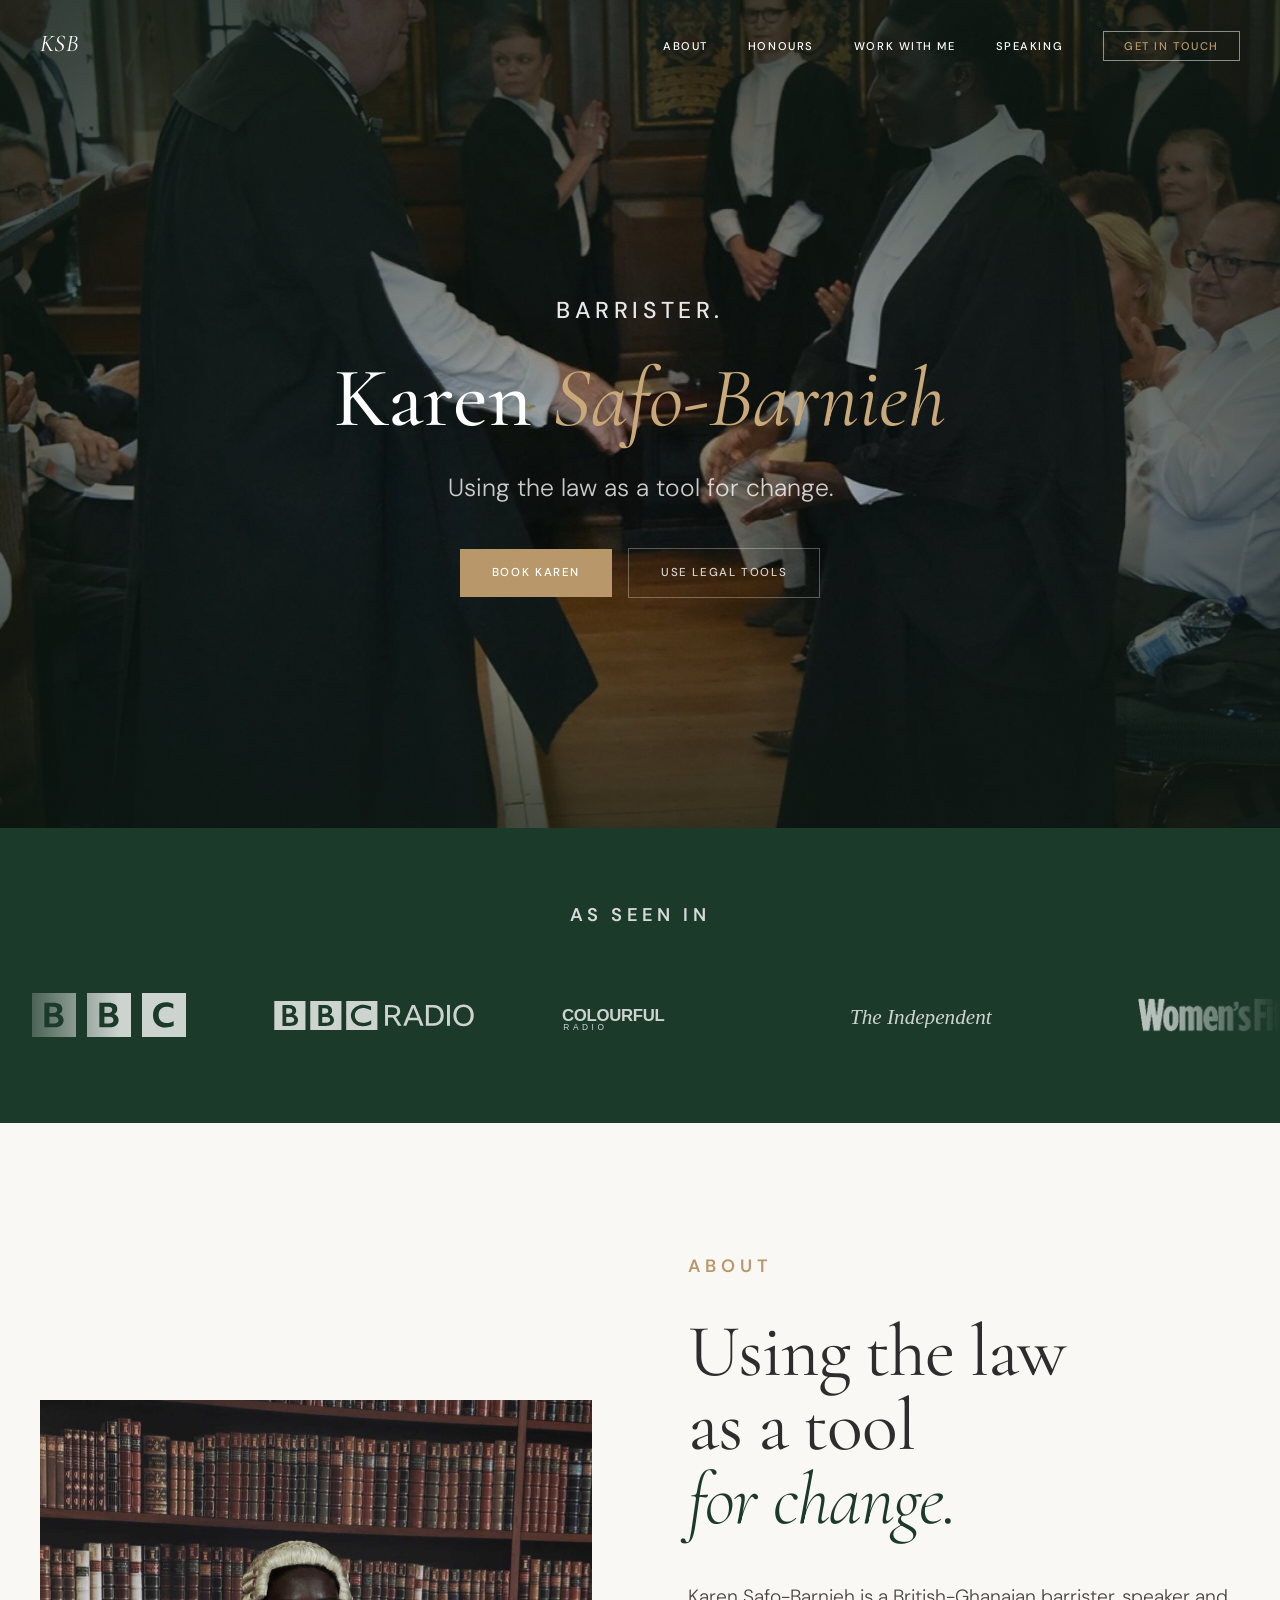
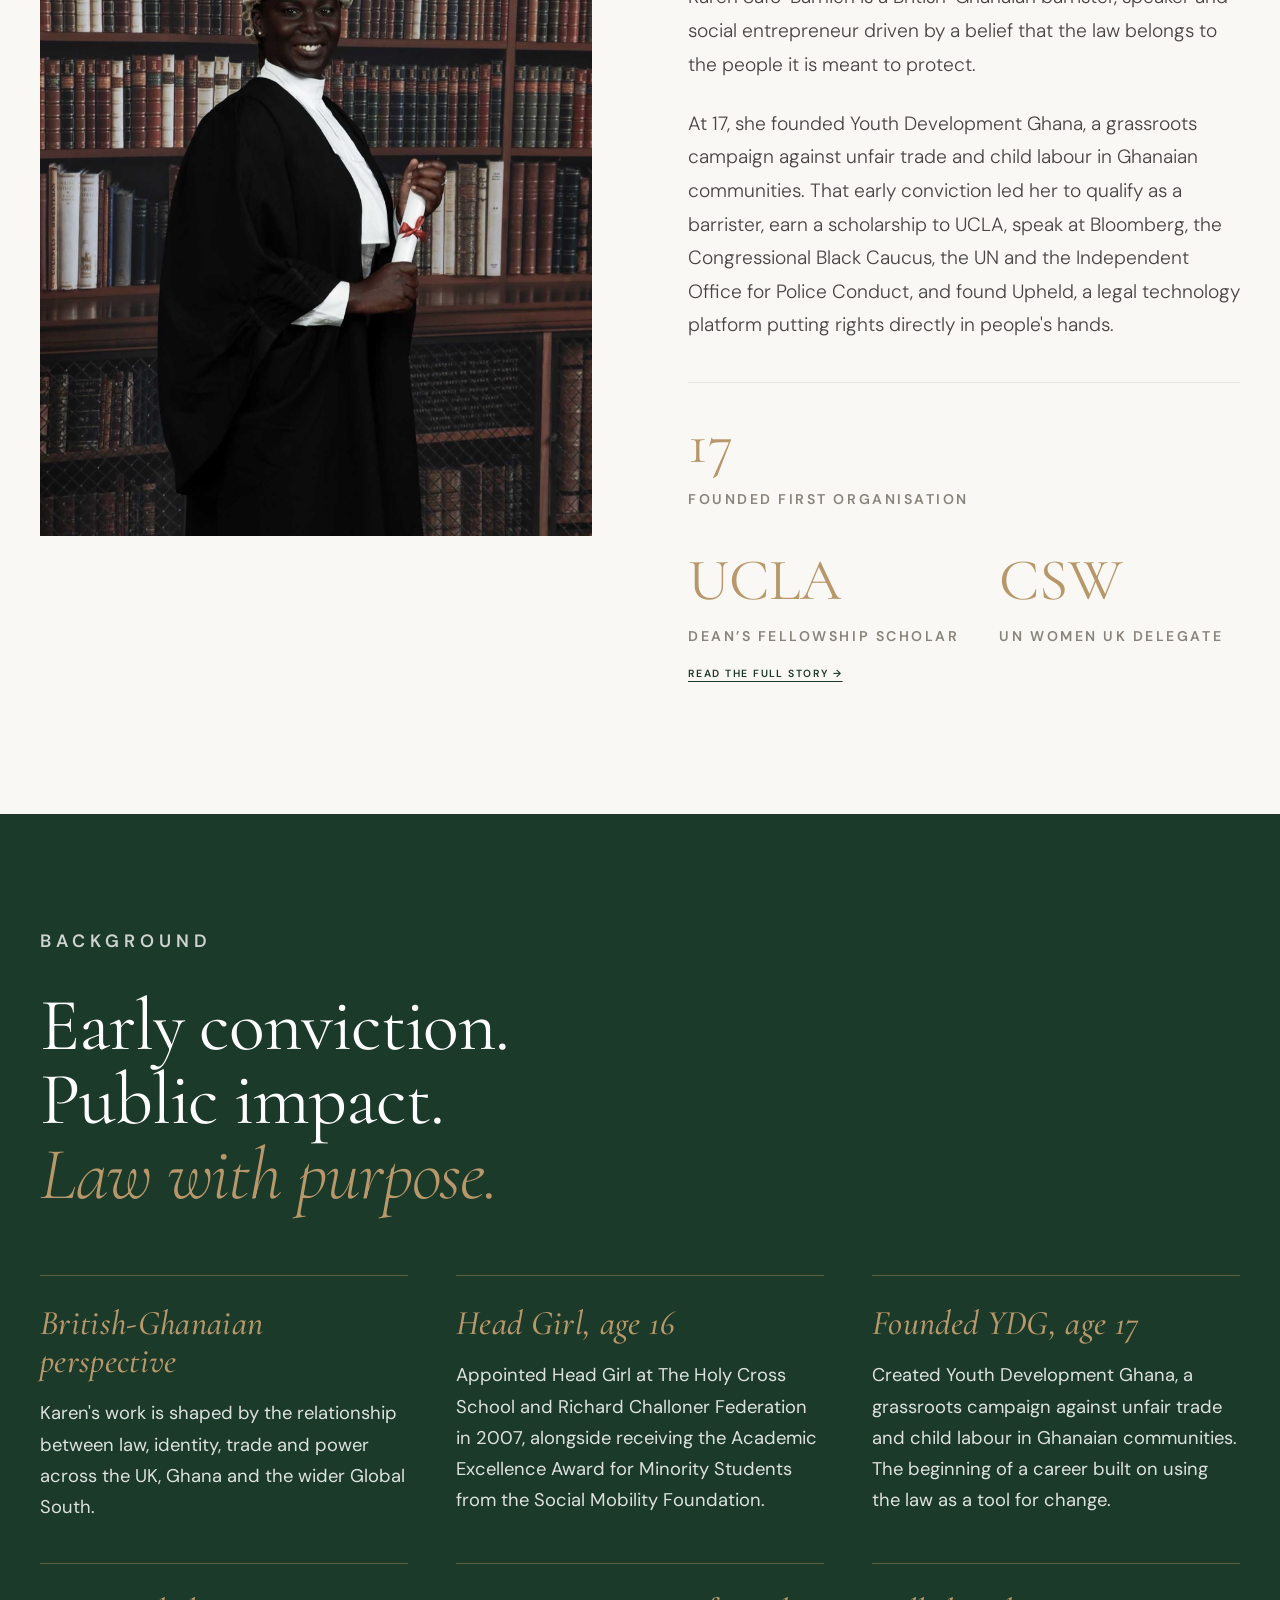
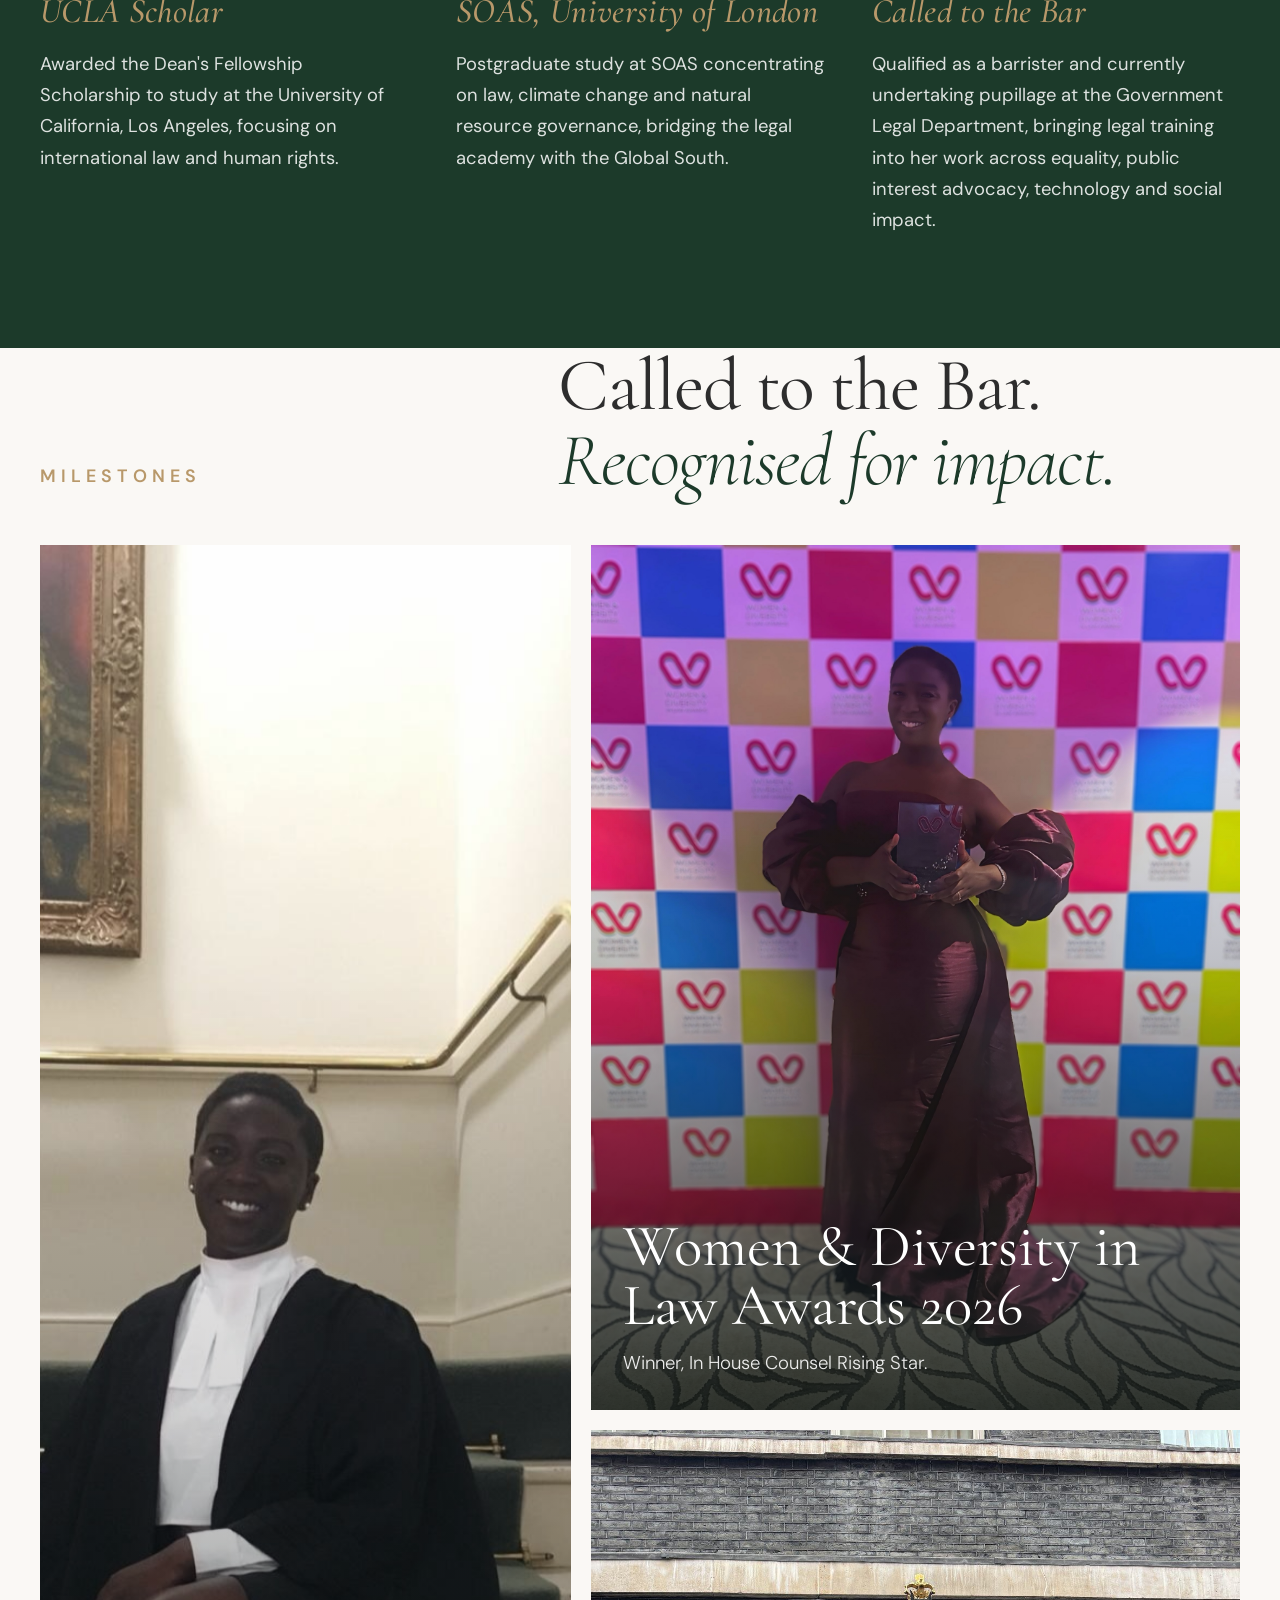
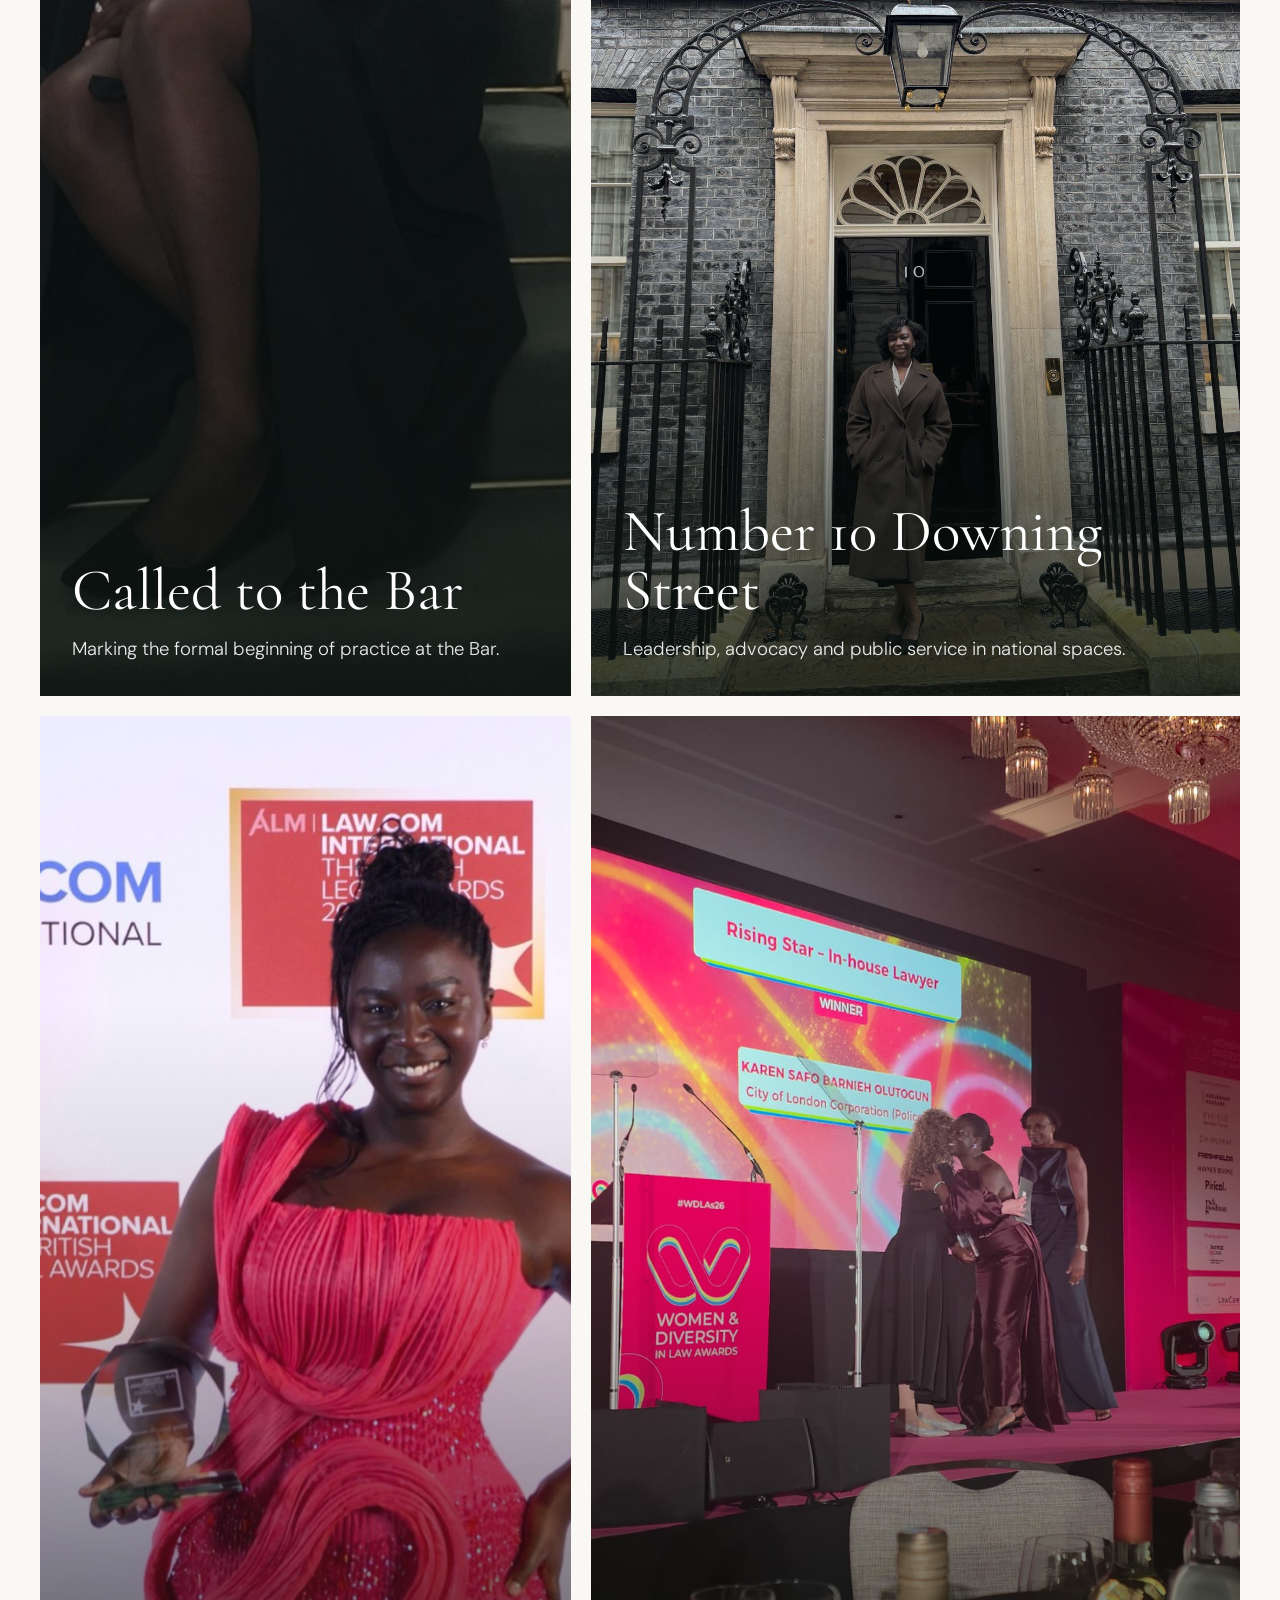
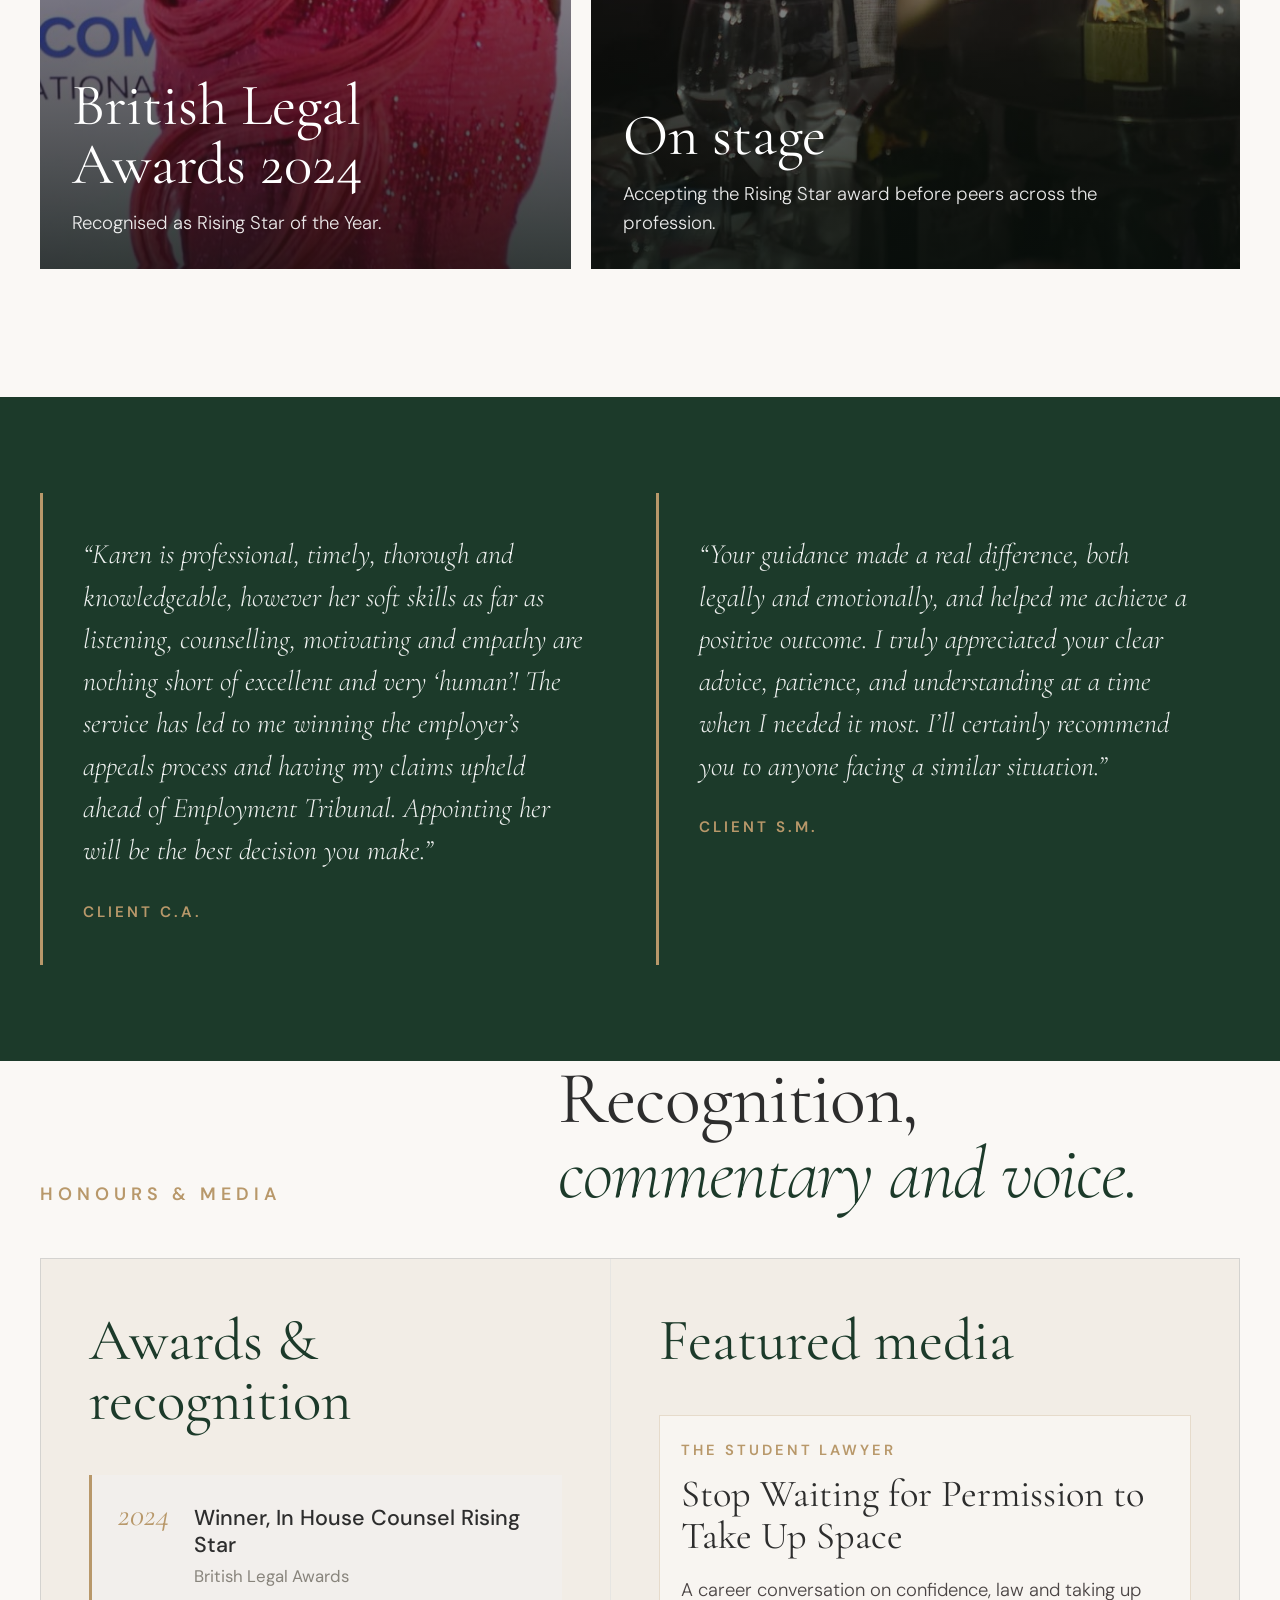
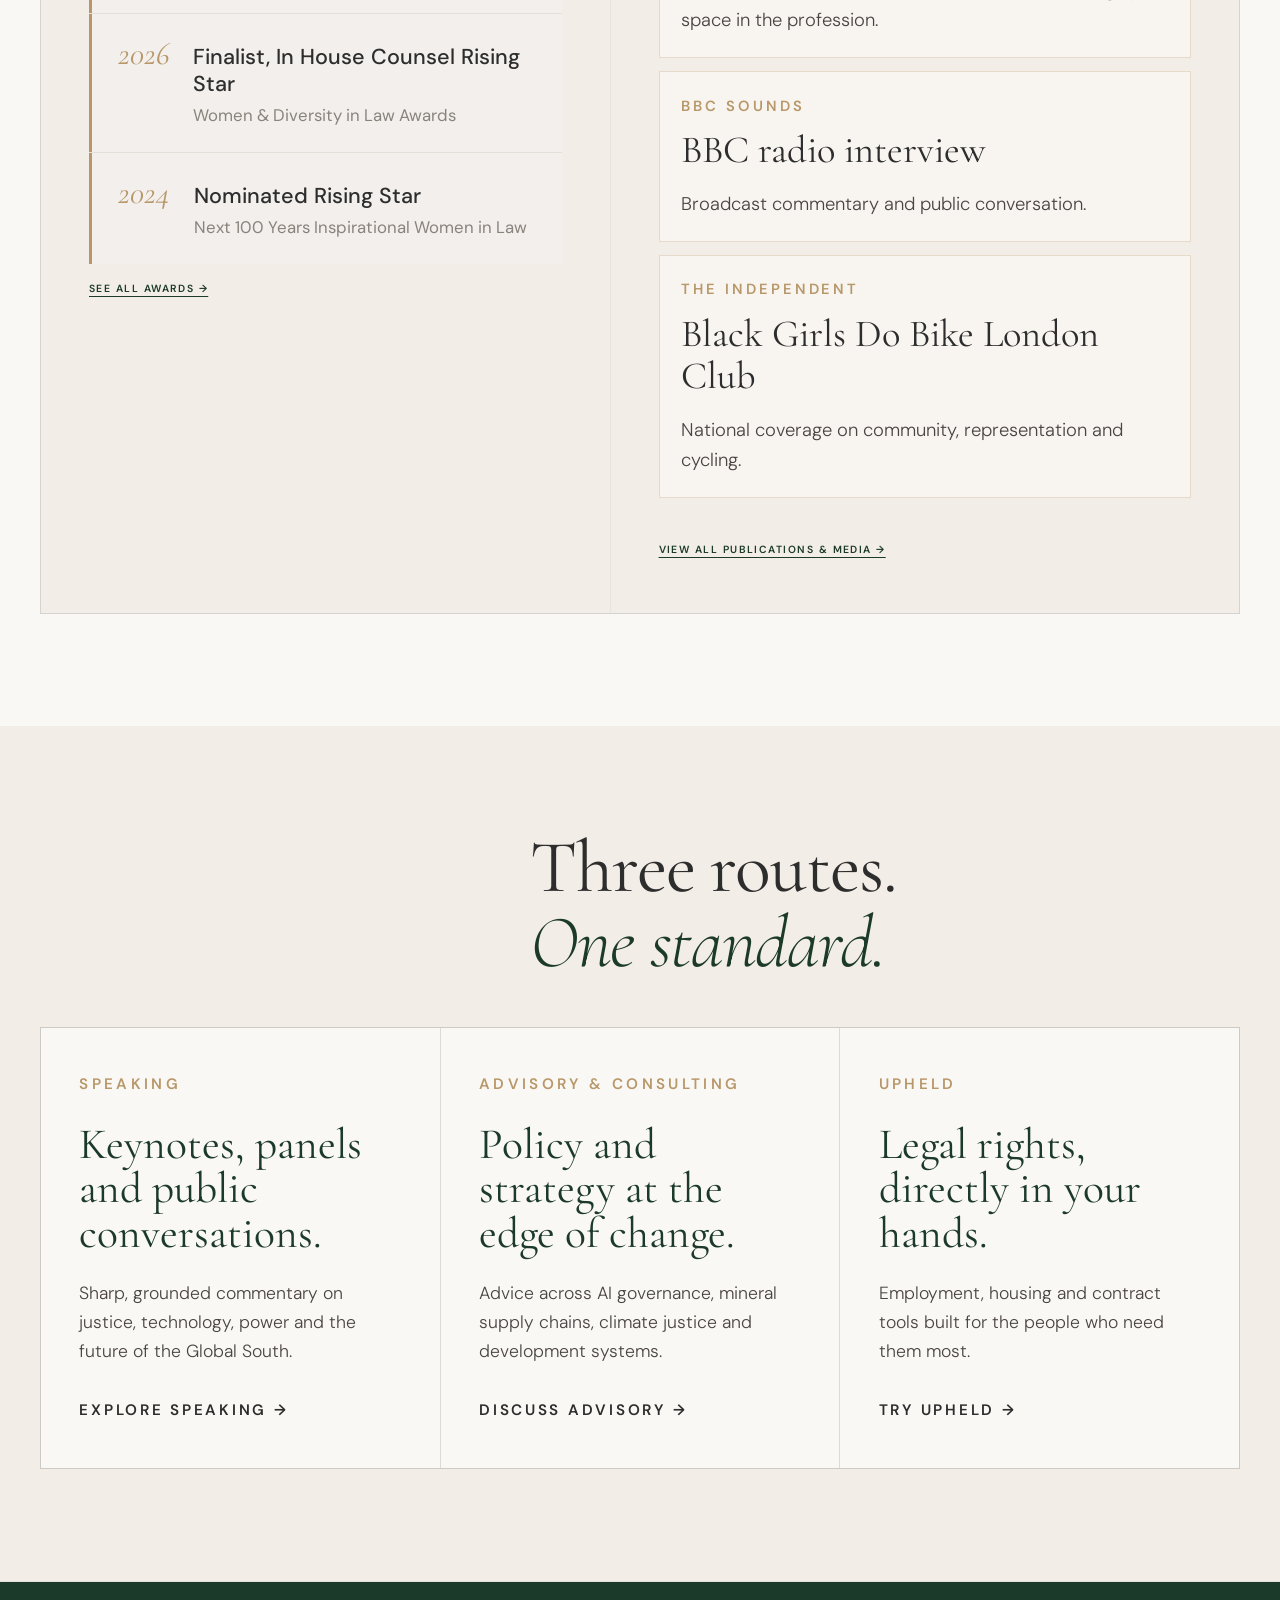
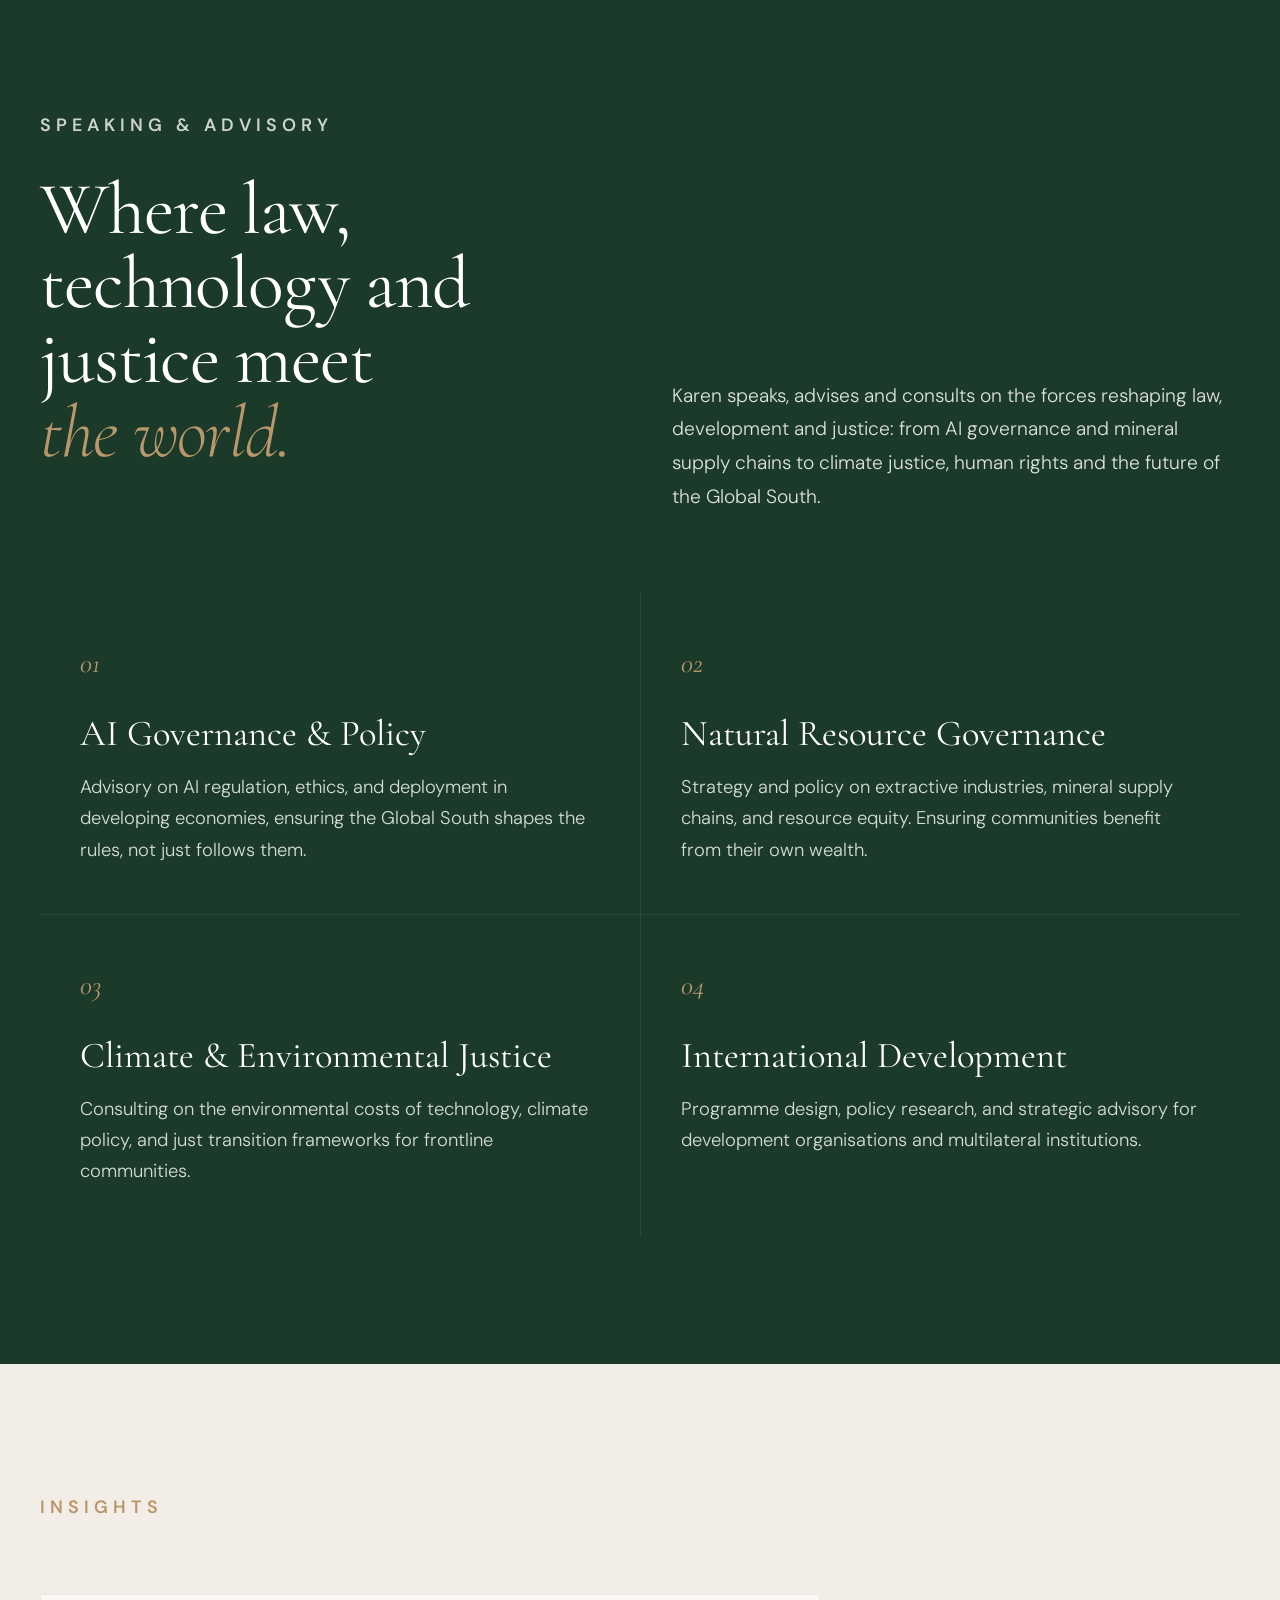
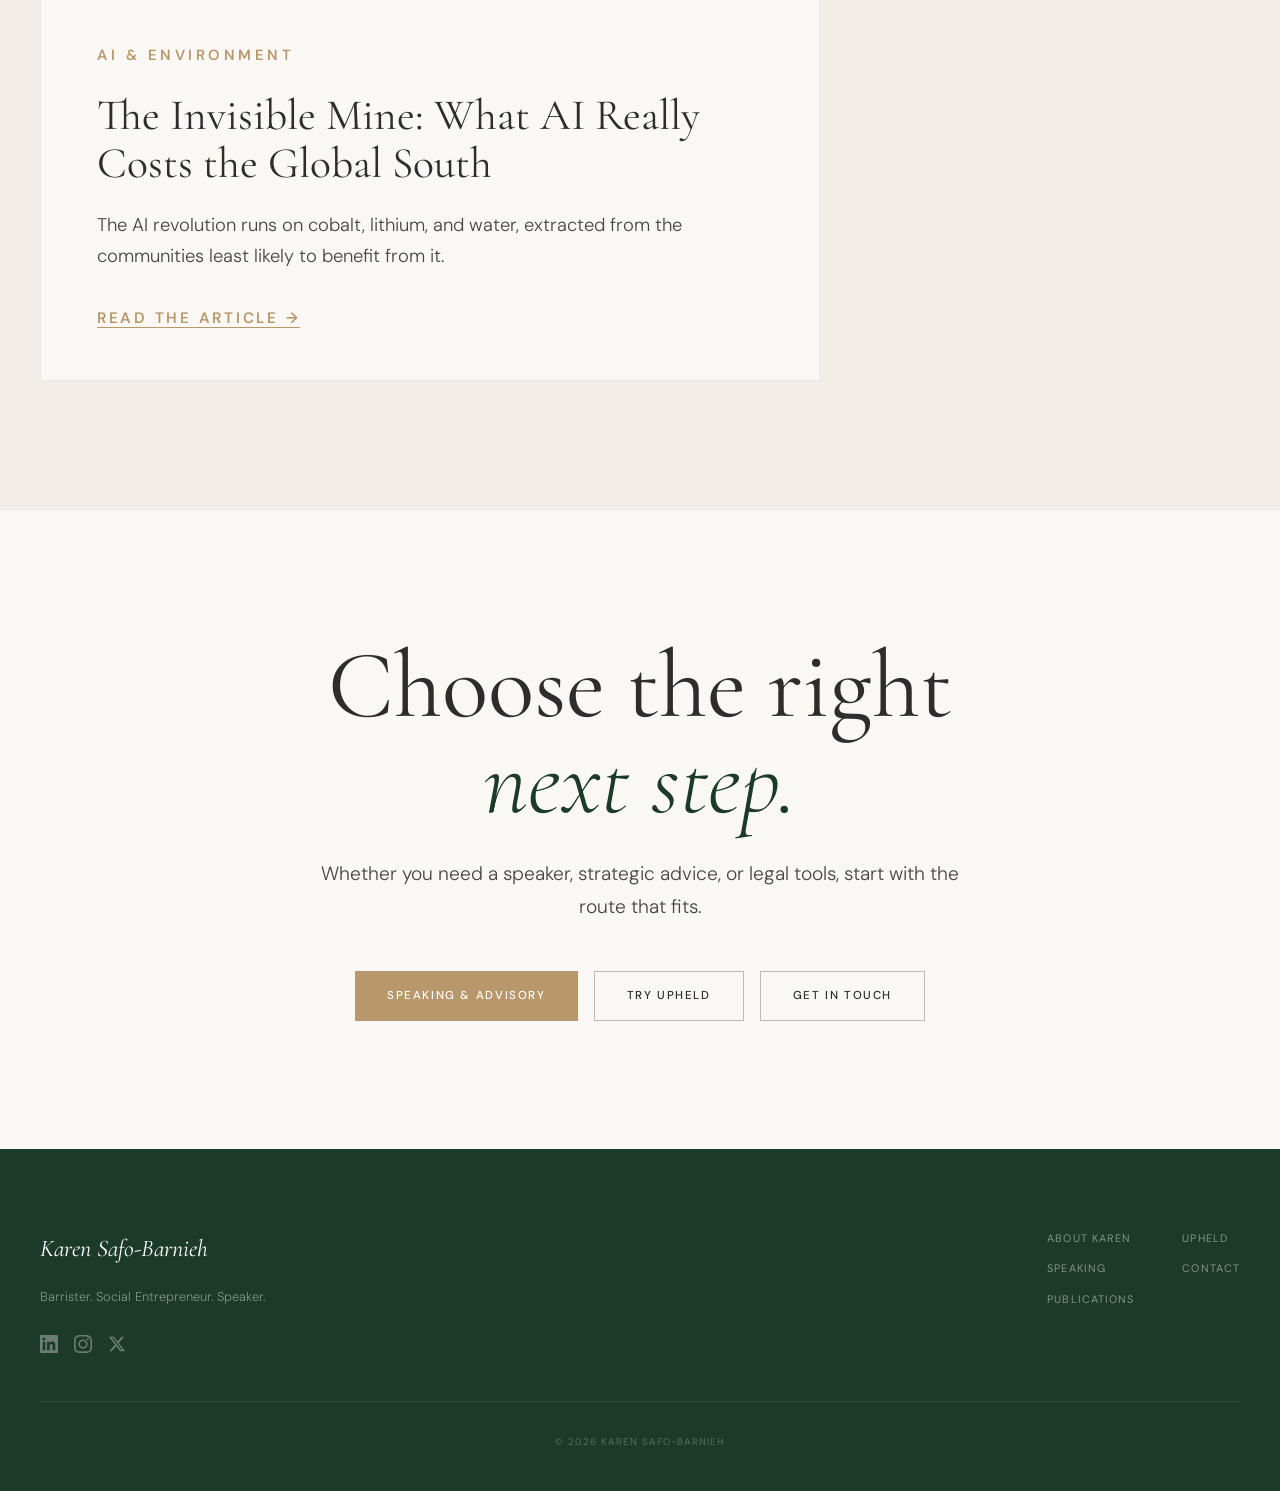
==== commit 1dd829ad: "Increase hero role text size" ====
--- a/index.html
+++ b/index.html
@@ -25,7 +25,7 @@
     <link rel="preconnect" href="https://fonts.googleapis.com">
     <link rel="preconnect" href="https://fonts.gstatic.com" crossorigin>
     <link href="https://fonts.googleapis.com/css2?family=Cormorant+Garamond:ital,wght@0,300;0,400;0,500;1,300;1,400;1,500&family=DM+Sans:opsz,wght@9..40,300;9..40,400;9..40,500&display=swap" rel="stylesheet">
-    <link rel="stylesheet" href="styles.css?v=20260526b">
+    <link rel="stylesheet" href="styles.css?v=20260526c">
     <script type="application/ld+json">
     {
         "@context": "https://schema.org",
--- a/styles.css
+++ b/styles.css
@@ -257,9 +257,9 @@
     align-items: center;
 }
 .hero-label {
-    font-size: clamp(0.85rem, 1.1vw, 1.05rem); font-weight: 500; letter-spacing: 0.28em;
-    text-transform: uppercase; color: rgba(255,255,255,0.85); margin-bottom: 1.75rem;
-    height: 1.6em;
+    font-size: clamp(1.05rem, 1.8vw, 1.65rem); font-weight: 500; letter-spacing: 0.2em;
+    text-transform: uppercase; color: rgba(255,255,255,0.9); margin-bottom: 1.75rem;
+    height: 1.45em;
     overflow: hidden;
     position: relative;
 }
@@ -270,8 +270,8 @@
 }
 .hero-rotate span {
     display: block;
-    height: 1.6em;
-    line-height: 1.6em;
+    height: 1.45em;
+    line-height: 1.45em;
 }
 @keyframes heroRotate {
     0%, 22%   { transform: translateY(0); }
@@ -1333,7 +1333,16 @@
         white-space: normal;
         max-width: 100%;
     }
-    .hero-label { font-size: 0.58rem; }
+    .hero-label {
+        font-size: clamp(1.15rem, 4.4vw, 1.55rem);
+        letter-spacing: 0.12em;
+        margin-bottom: 1.35rem;
+        height: 1.35em;
+    }
+    .hero-rotate span {
+        height: 1.35em;
+        line-height: 1.35em;
+    }
     .hero-tagline { font-size: 1rem; max-width: 320px; }
     .hero-actions { flex-direction: column; align-items: center; }
     .hero-actions .btn { width: min(100%, 280px); }
@@ -1466,6 +1475,8 @@
     }
     .hero-rotate {
         flex-direction: row;
+        flex-wrap: wrap;
+        justify-content: center;
         gap: 0.5em;
     }
     .hero-rotate span {
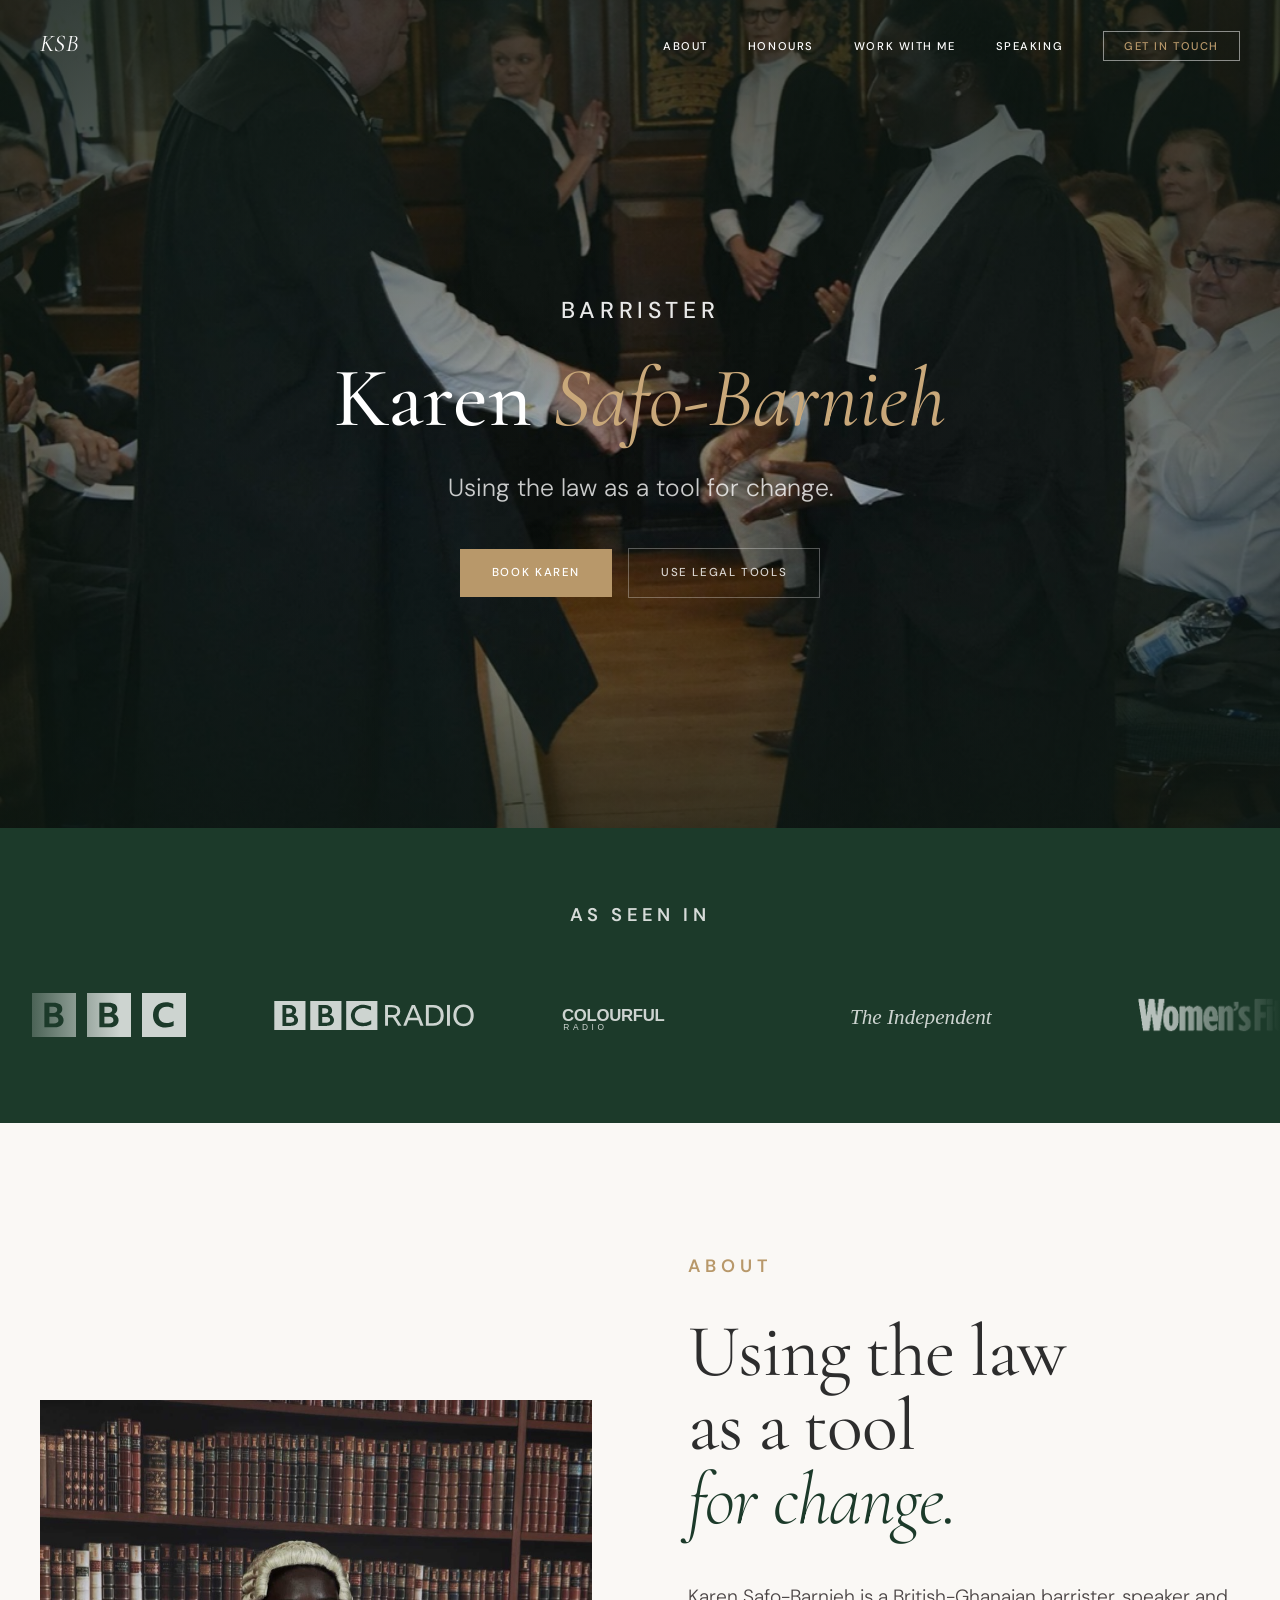
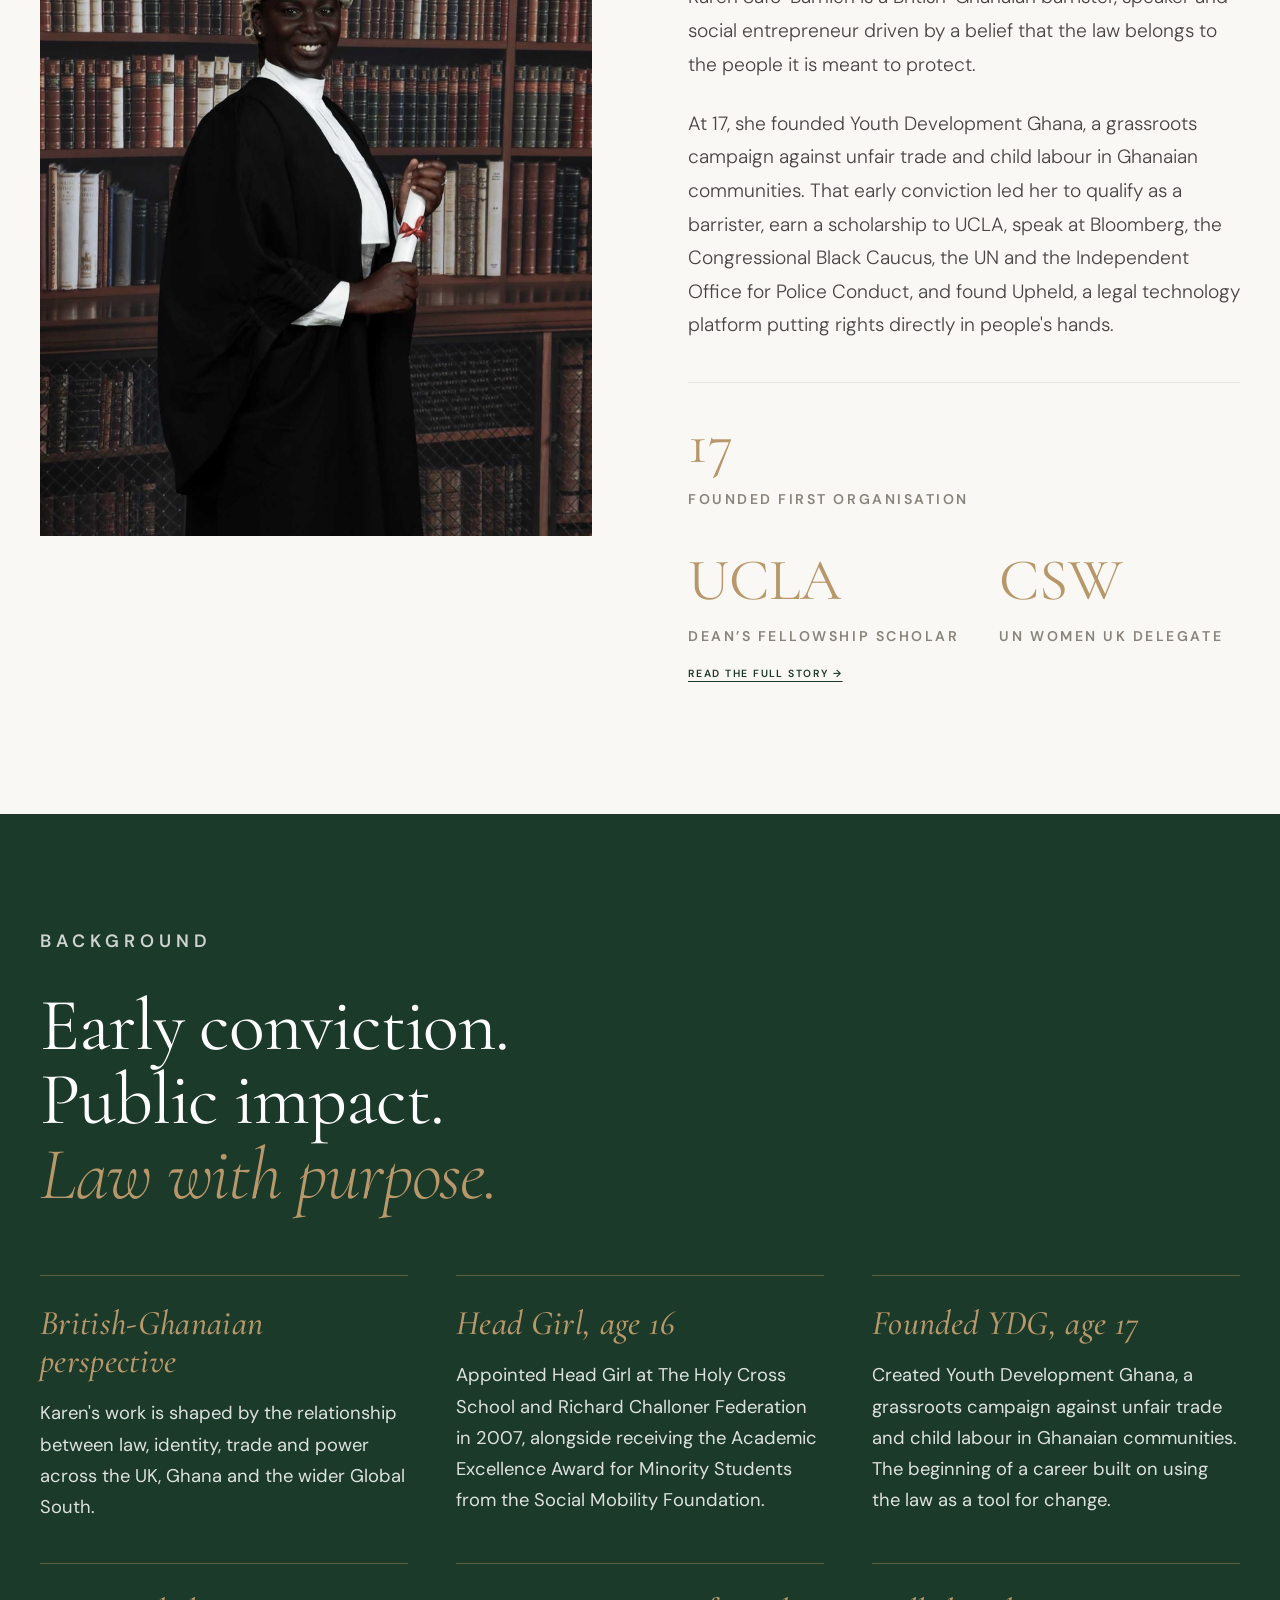
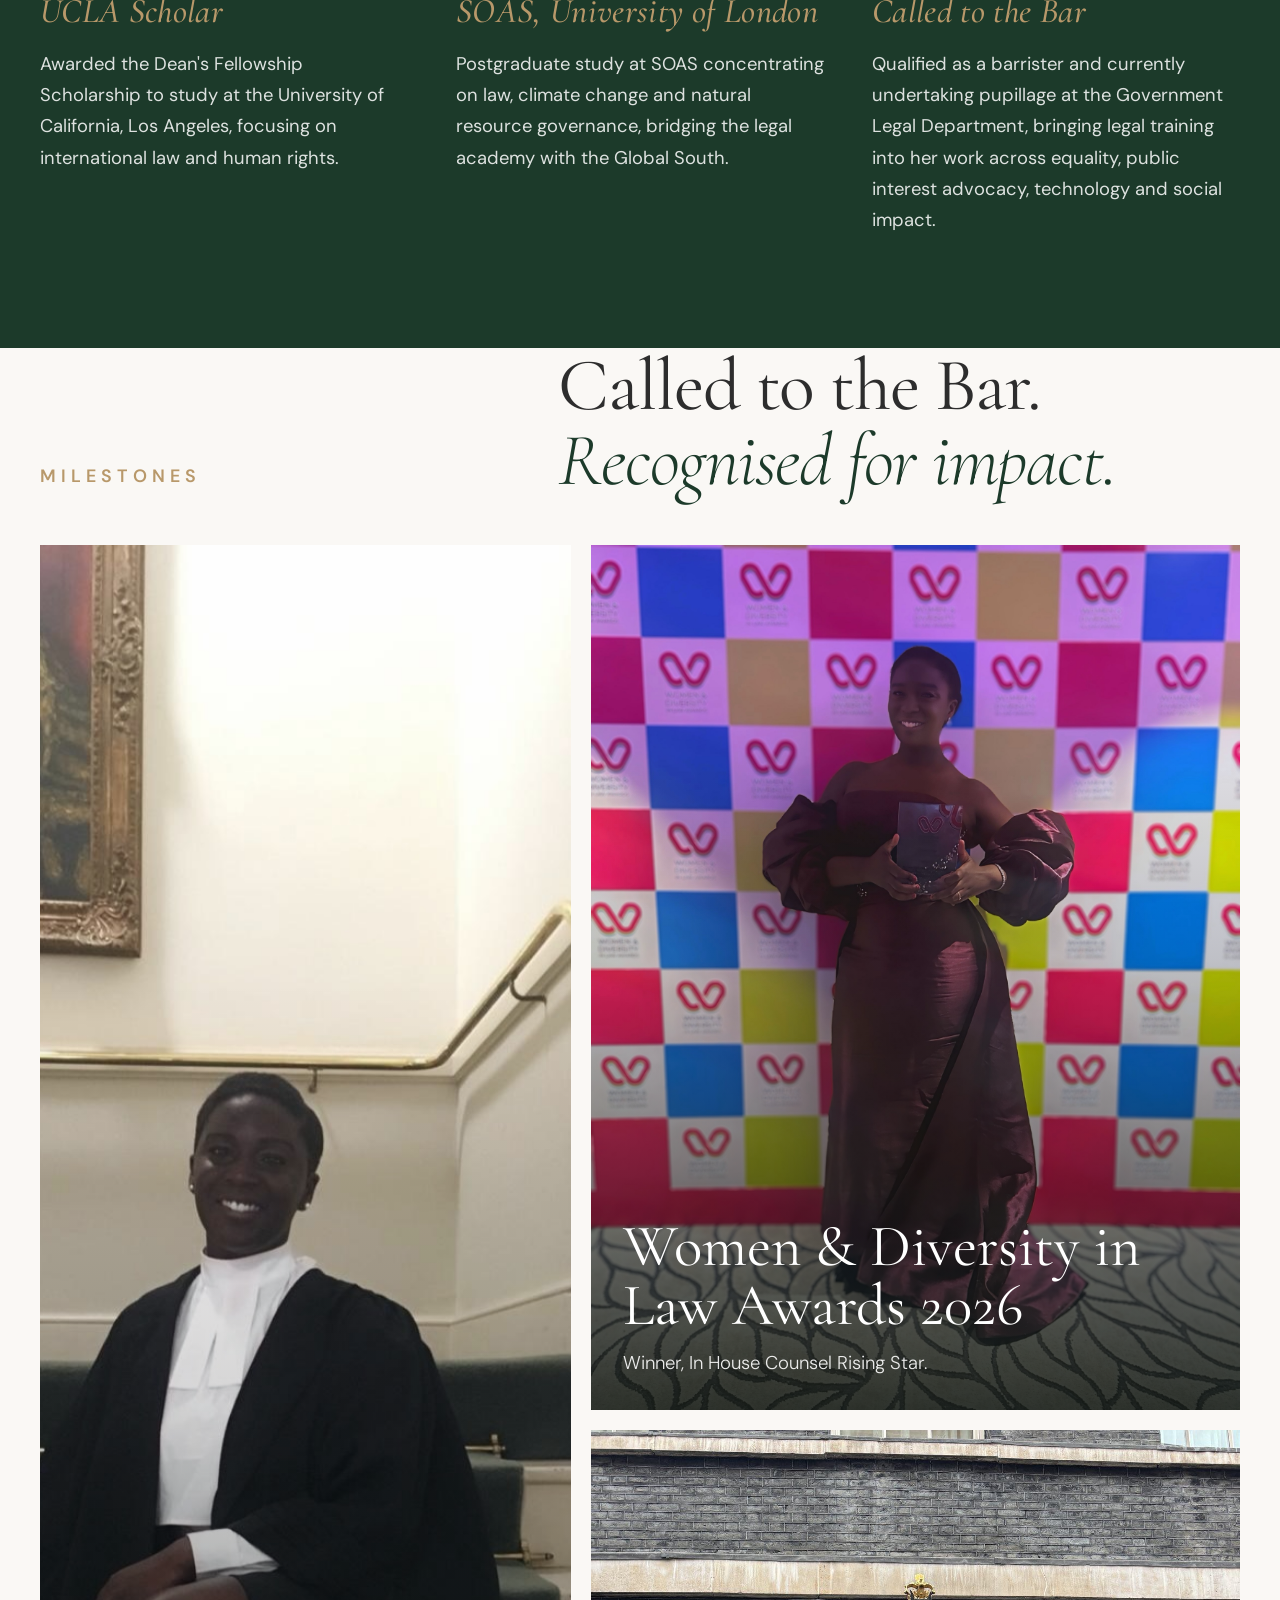
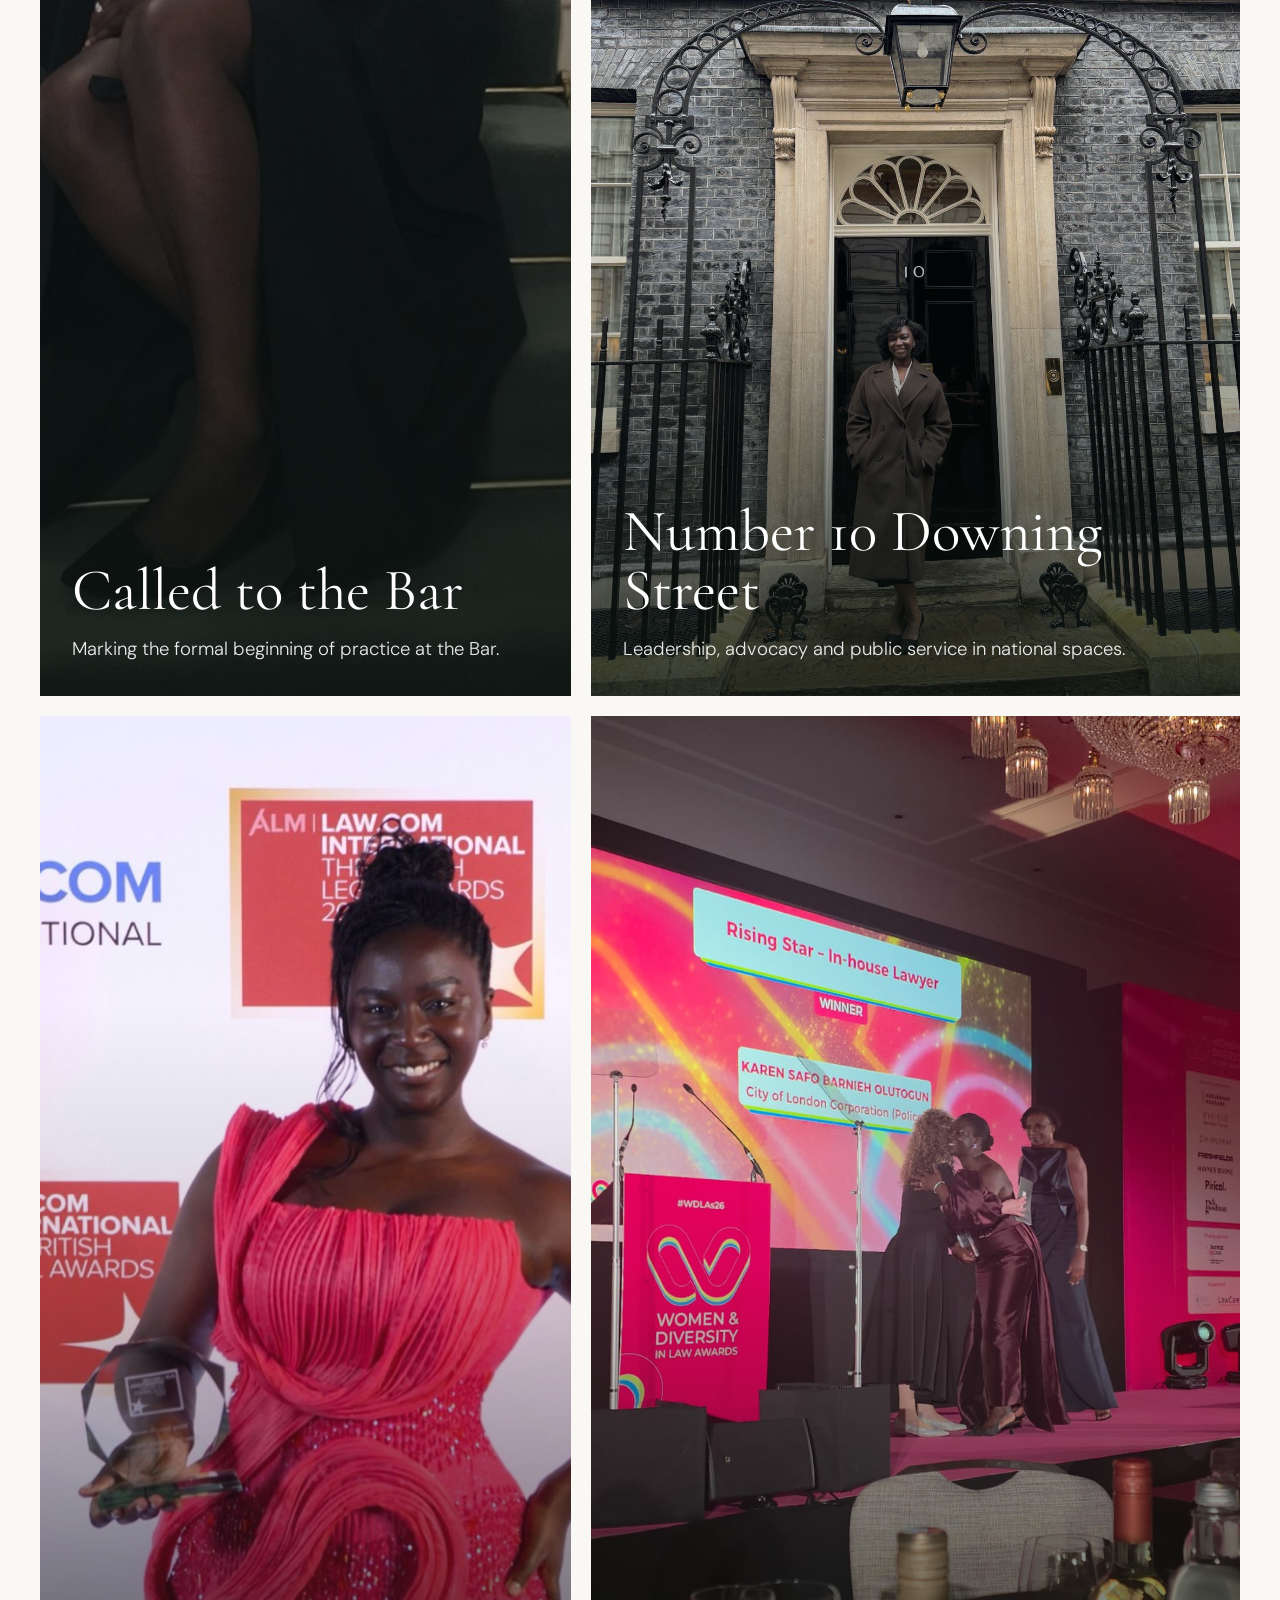
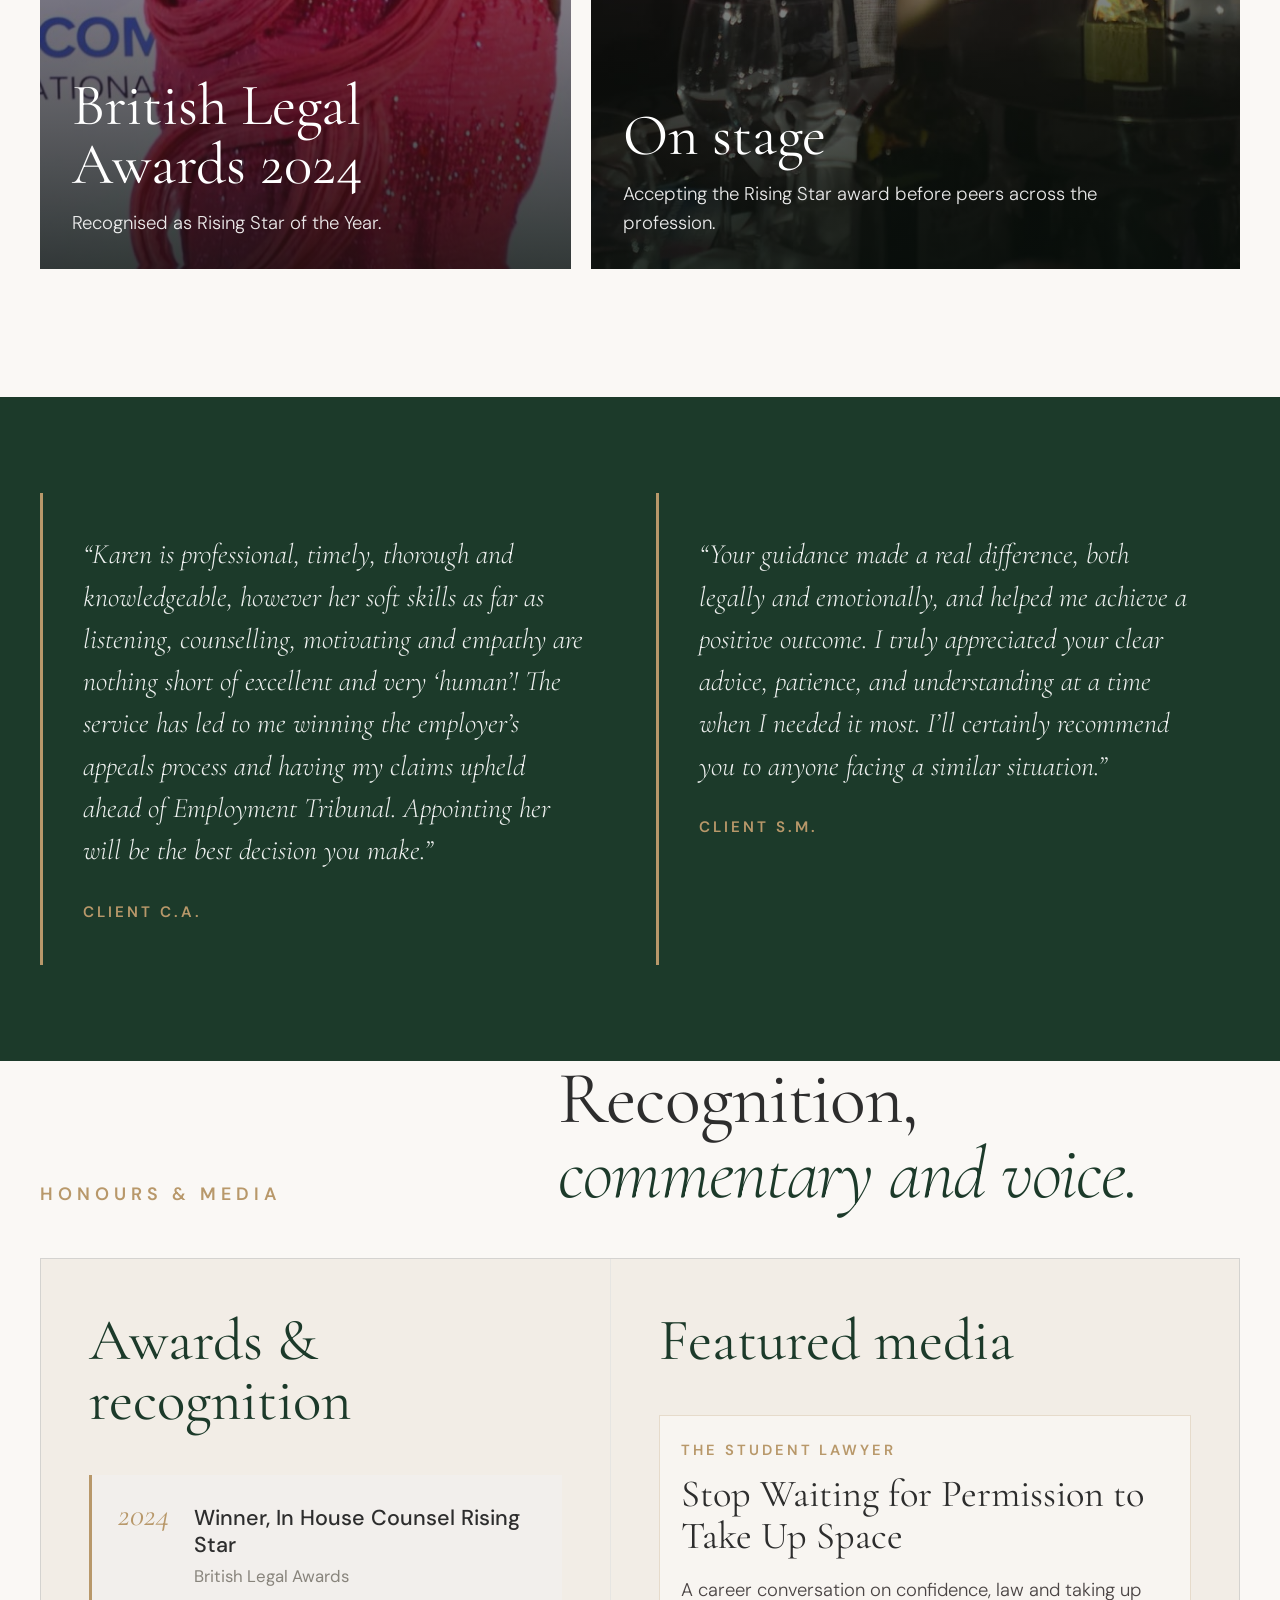
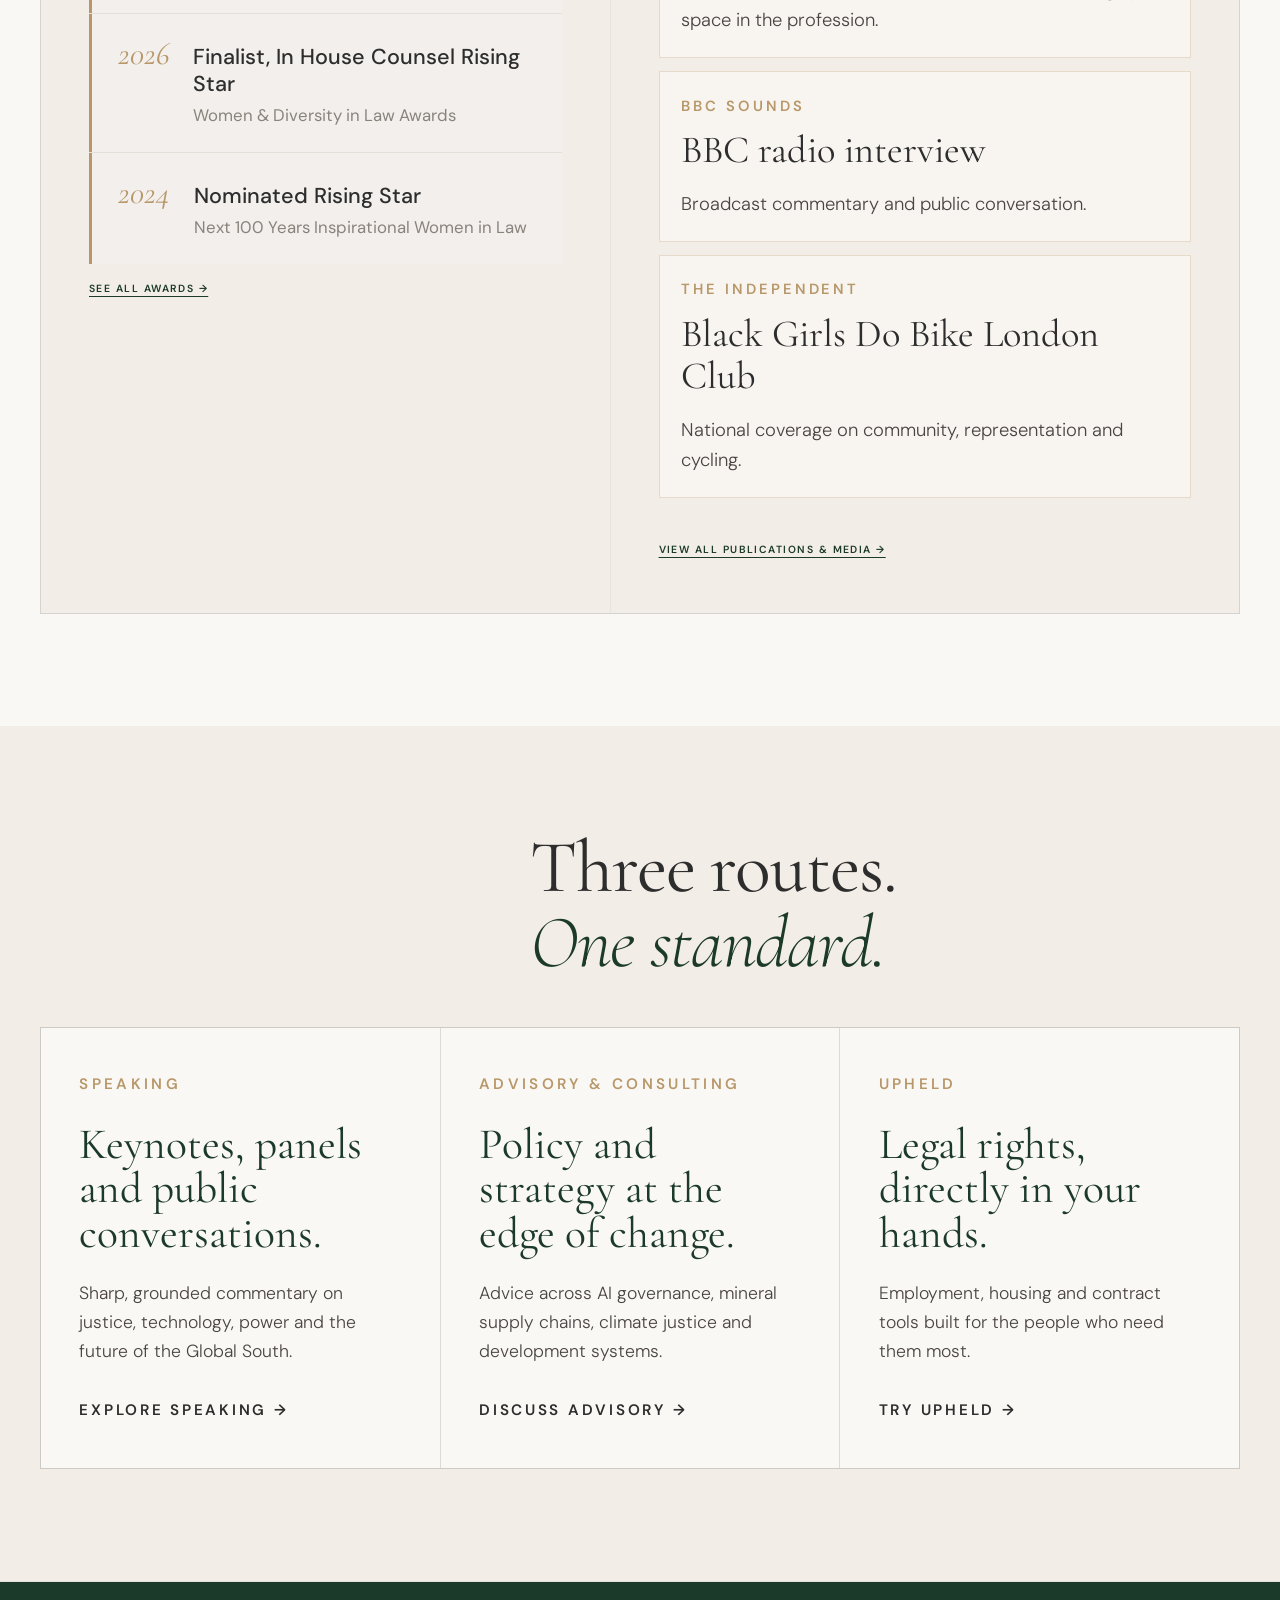
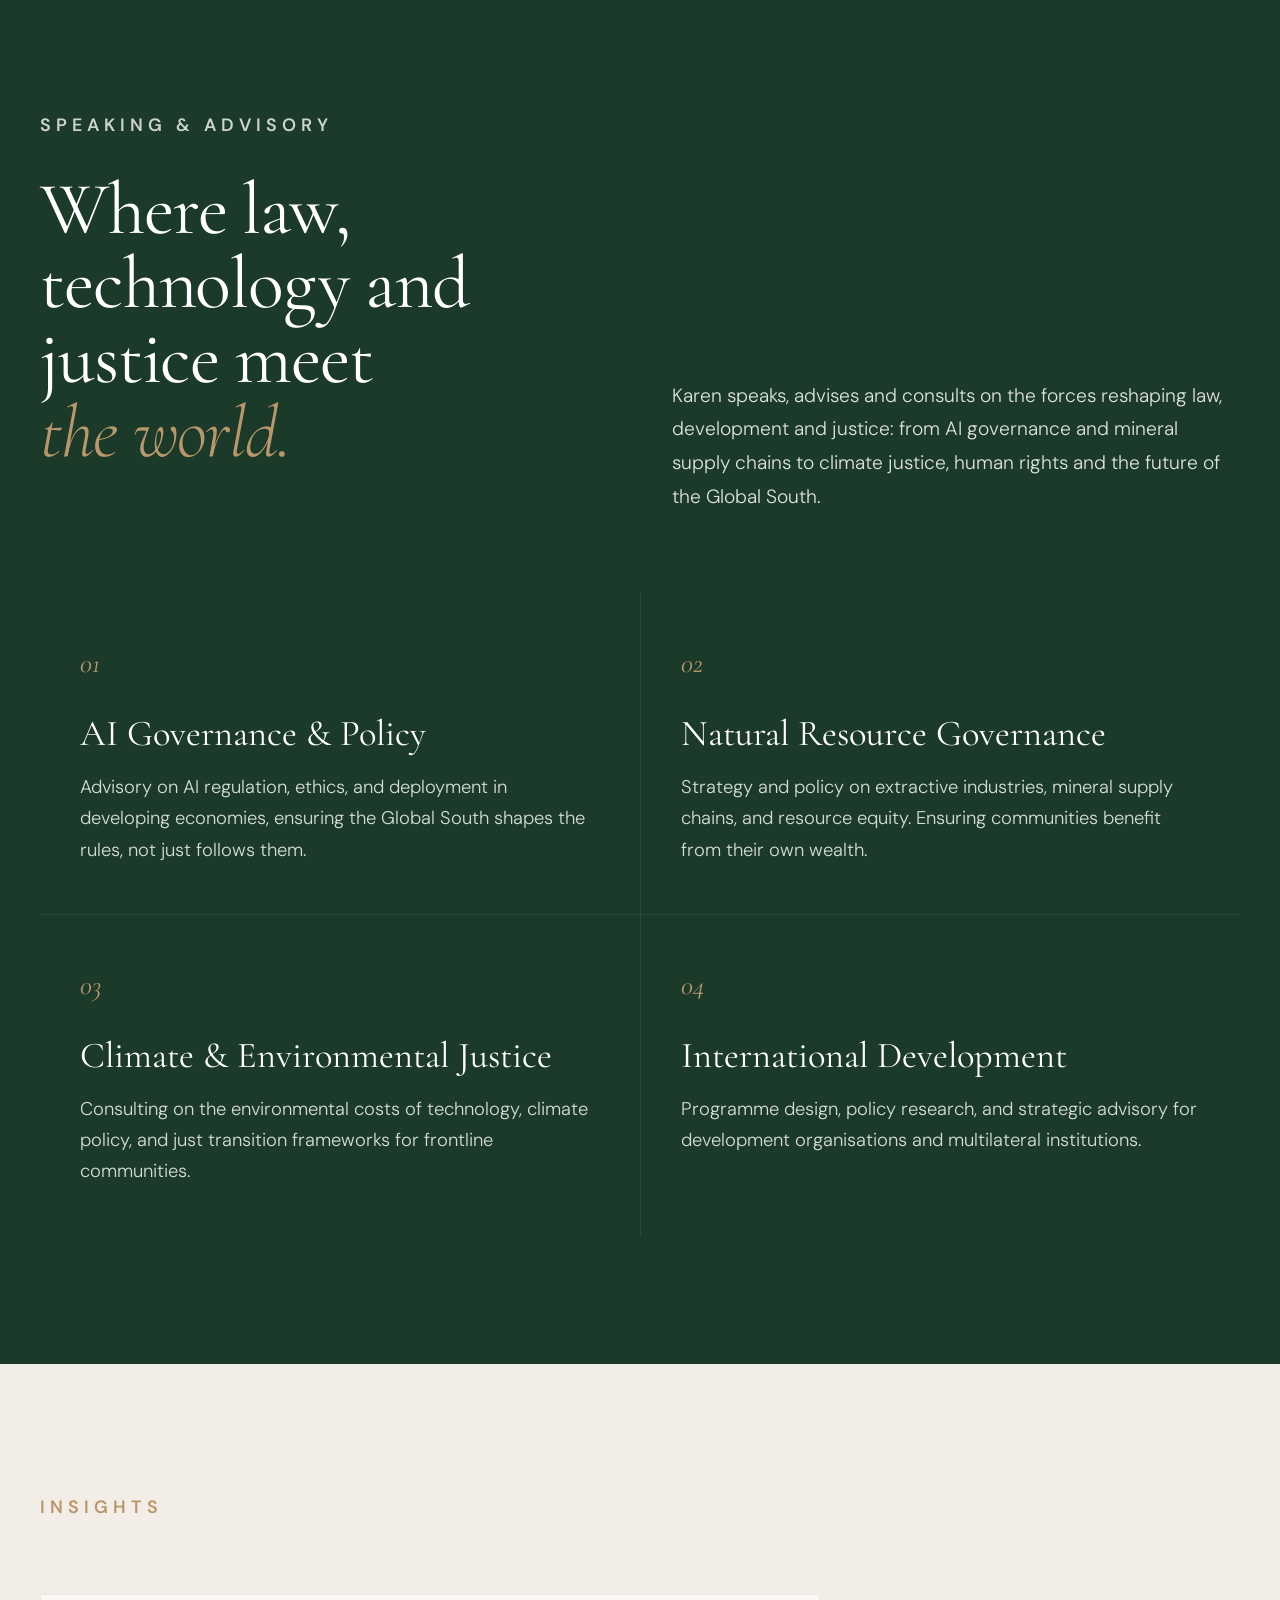
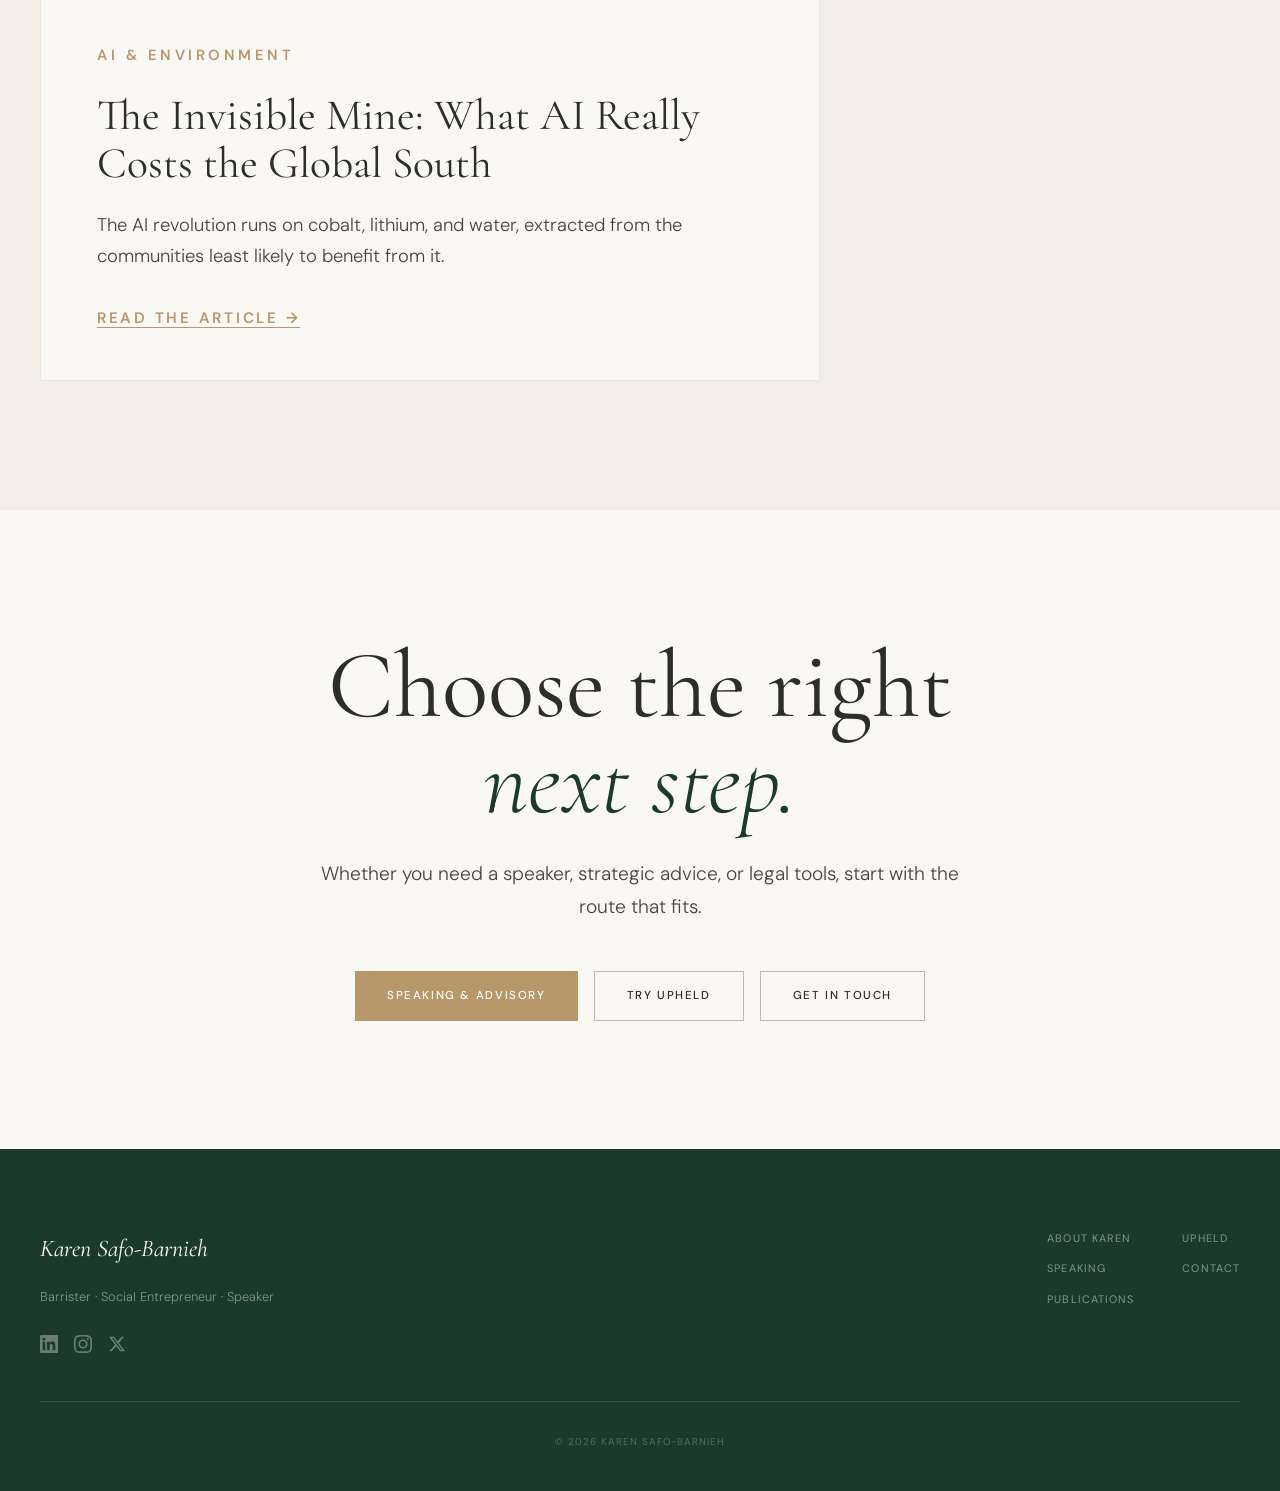
==== commit 530d30a2: "Remove punctuation from hero role labels" ====
--- a/index.html
+++ b/index.html
@@ -112,9 +112,9 @@
         <div class="hero-text">
             <div class="hero-label reveal">
                 <div class="hero-rotate">
-                    <span>Barrister.</span>
-                    <span>Social Entrepreneur.</span>
-                    <span>Speaker.</span>
+                    <span>Barrister</span>
+                    <span>Social Entrepreneur</span>
+                    <span>Speaker</span>
                 </div>
             </div>
             <h1 class="hero-name reveal">
@@ -450,7 +450,7 @@
             <div class="footer-inner">
                 <div class="footer-brand">
                     <a href="/" class="footer-logo">Karen Safo-Barnieh</a>
-                    <p class="footer-tagline">Barrister. Social Entrepreneur. Speaker.</p>
+                    <p class="footer-tagline">Barrister &middot; Social Entrepreneur &middot; Speaker</p>
                     <div class="social-links">
                         <a href="https://www.linkedin.com/in/karen-s-34283646/" target="_blank" rel="noopener" aria-label="LinkedIn">
                             <svg width="18" height="18" viewBox="0 0 24 24" fill="currentColor"><path d="M20.447 20.452h-3.554v-5.569c0-1.328-.027-3.037-1.852-3.037-1.853 0-2.136 1.445-2.136 2.939v5.667H9.351V9h3.414v1.561h.046c.477-.9 1.637-1.85 3.37-1.85 3.601 0 4.267 2.37 4.267 5.455v6.286zM5.337 7.433a2.062 2.062 0 01-2.063-2.065 2.064 2.064 0 112.063 2.065zm1.782 13.019H3.555V9h3.564v11.452zM22.225 0H1.771C.792 0 0 .774 0 1.729v20.542C0 23.227.792 24 1.771 24h20.451C23.2 24 24 23.227 24 22.271V1.729C24 .774 23.2 0 22.222 0h.003z"/></svg>
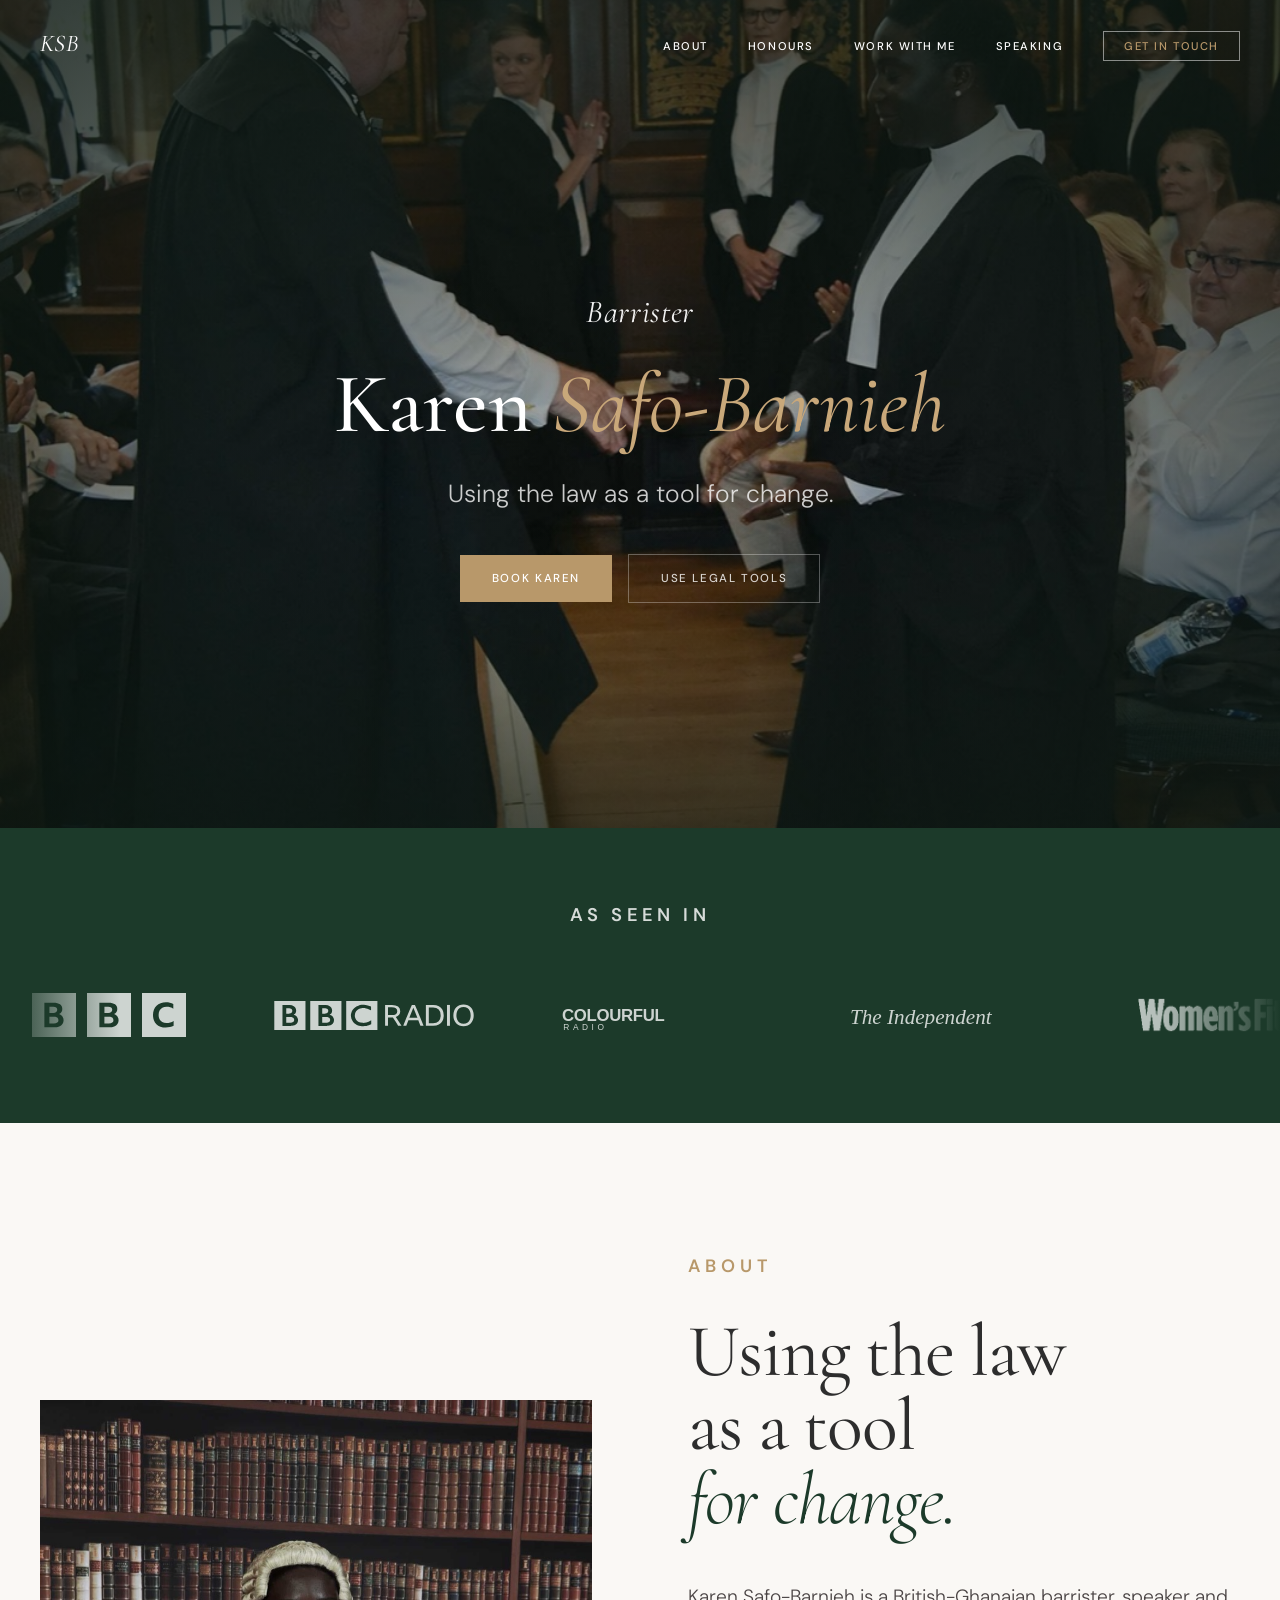
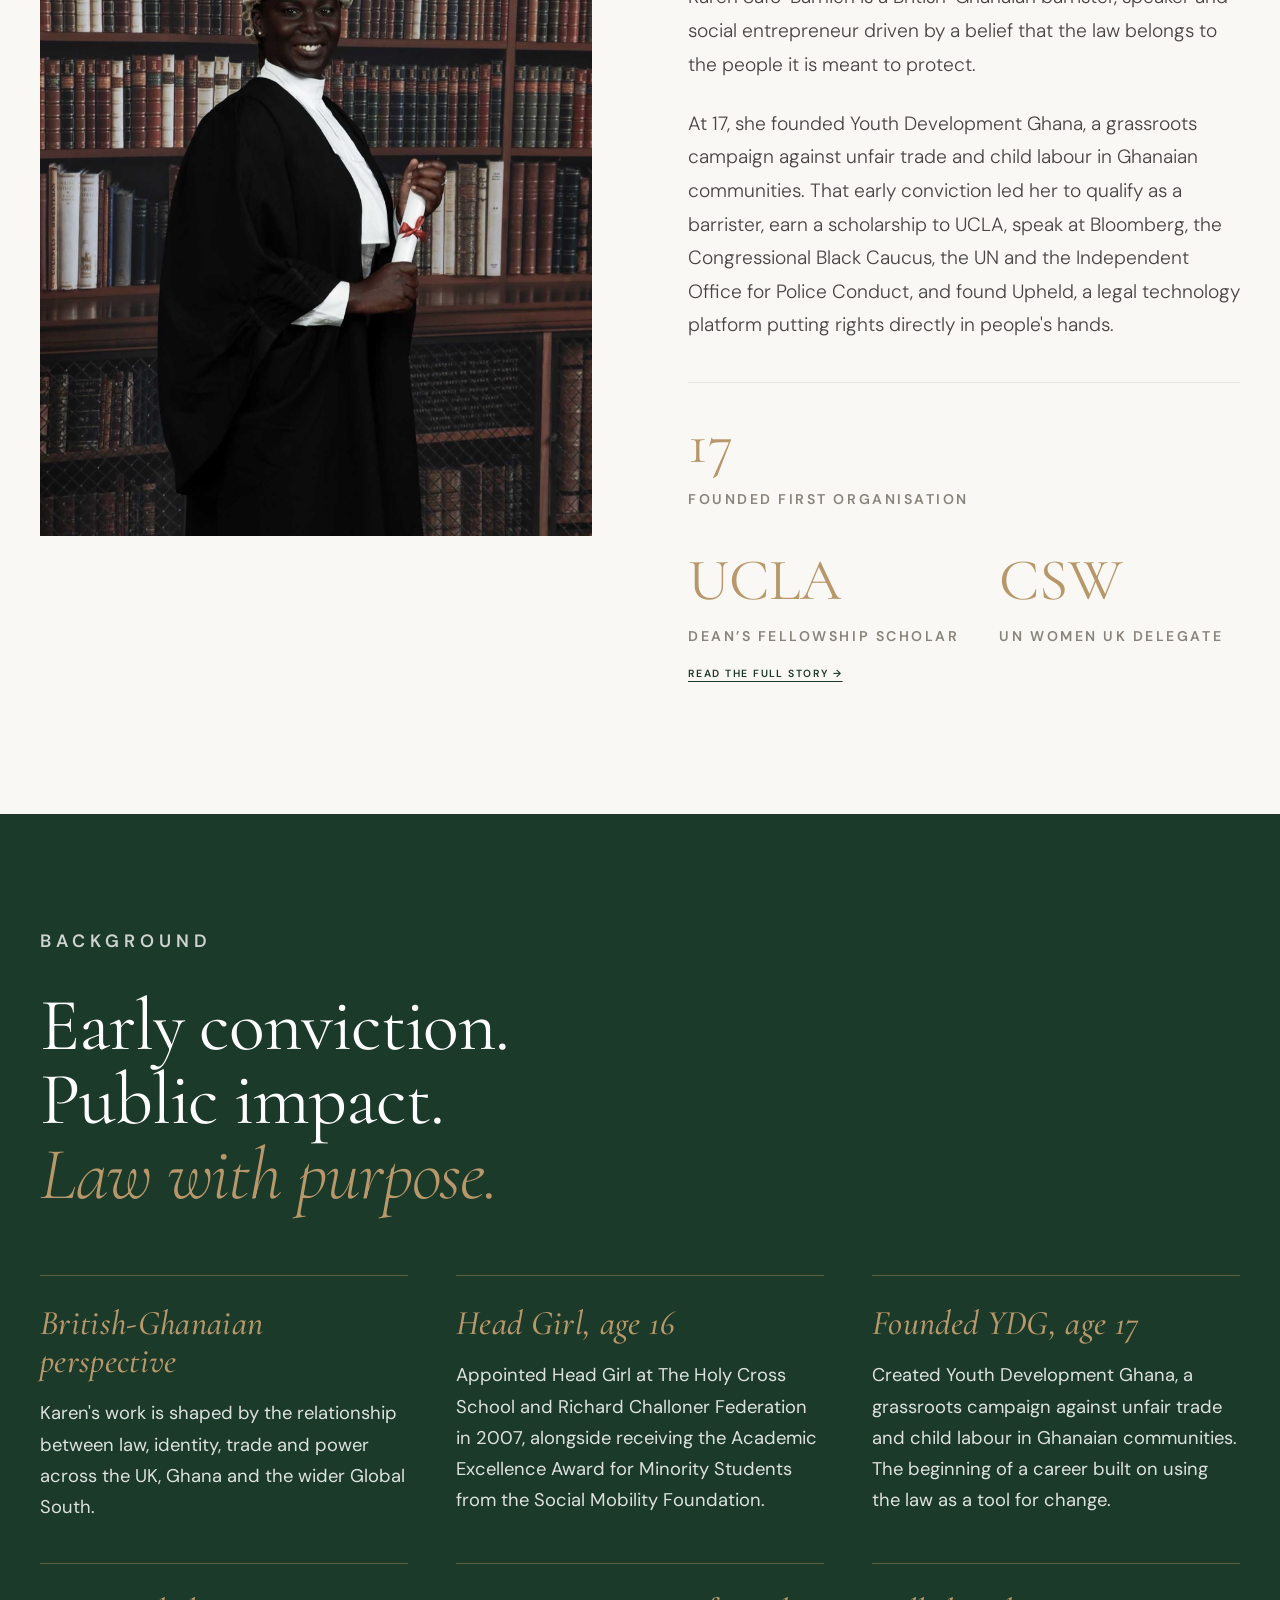
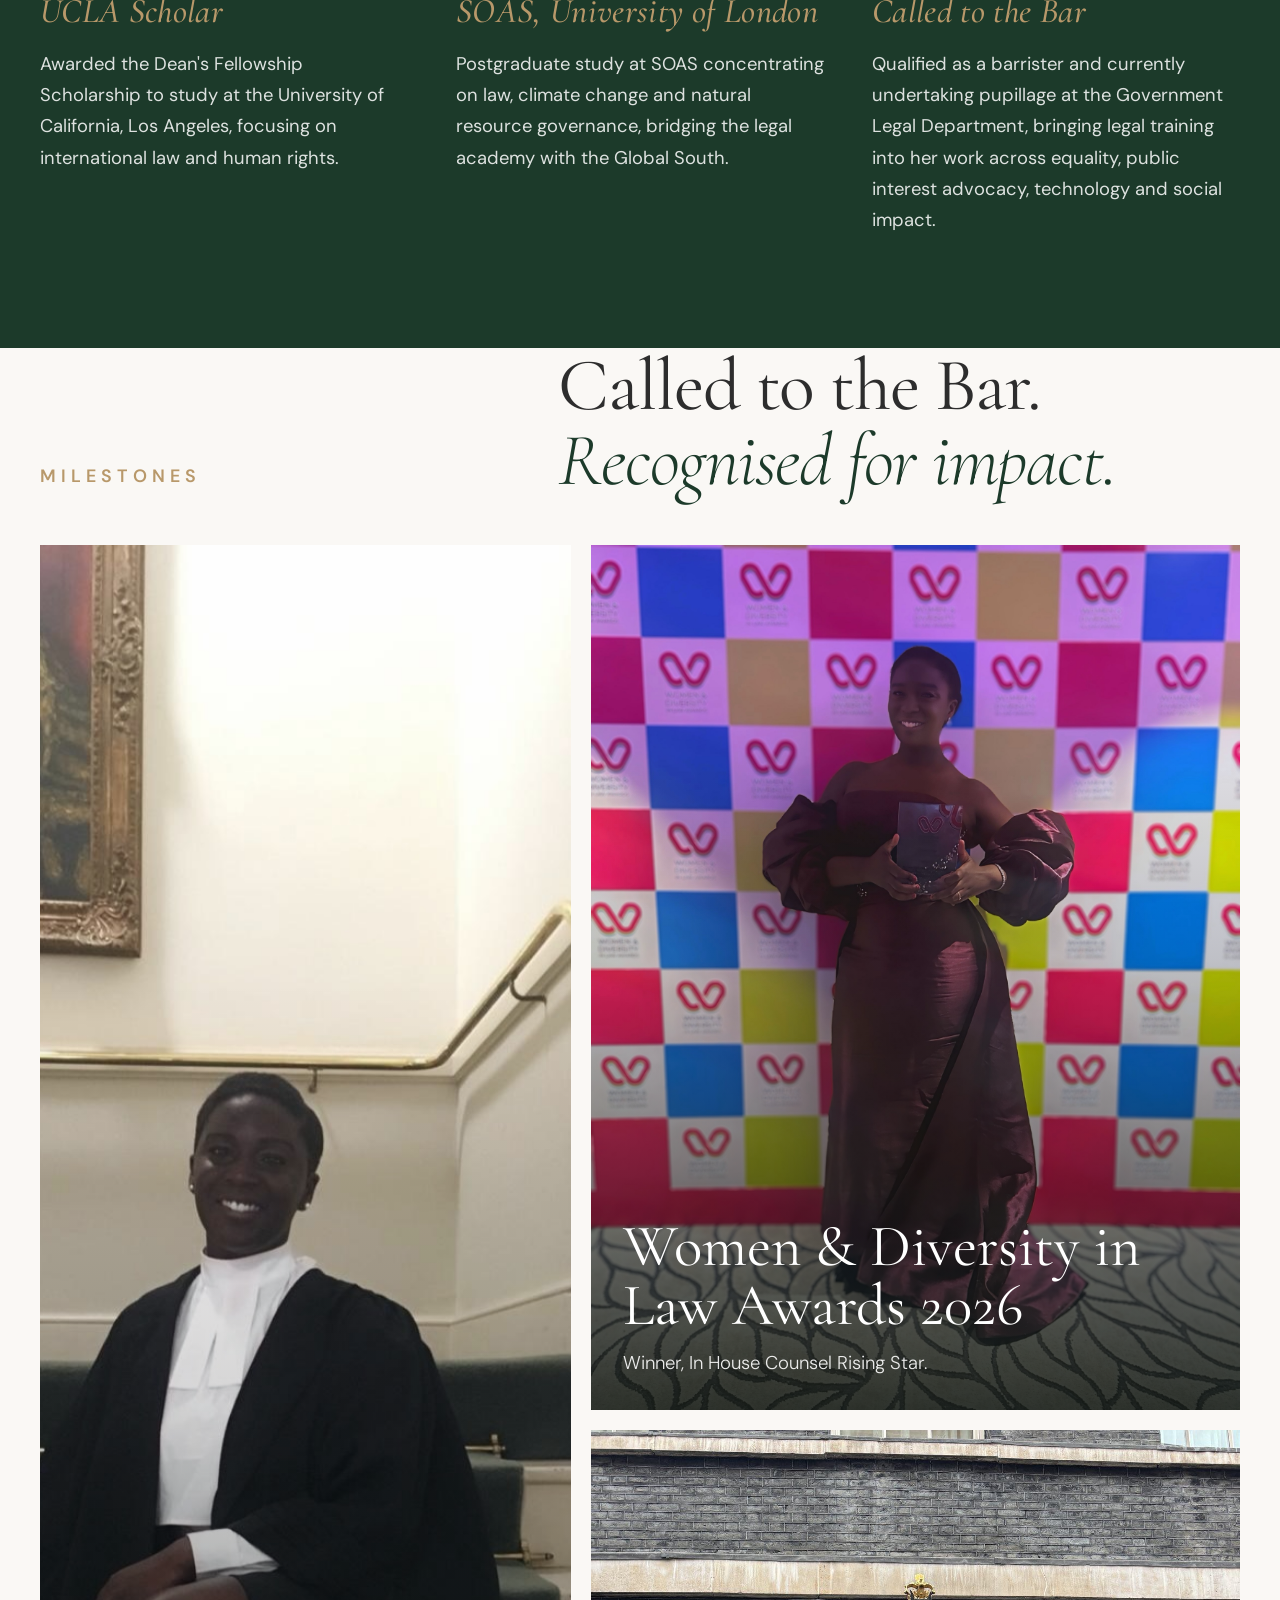
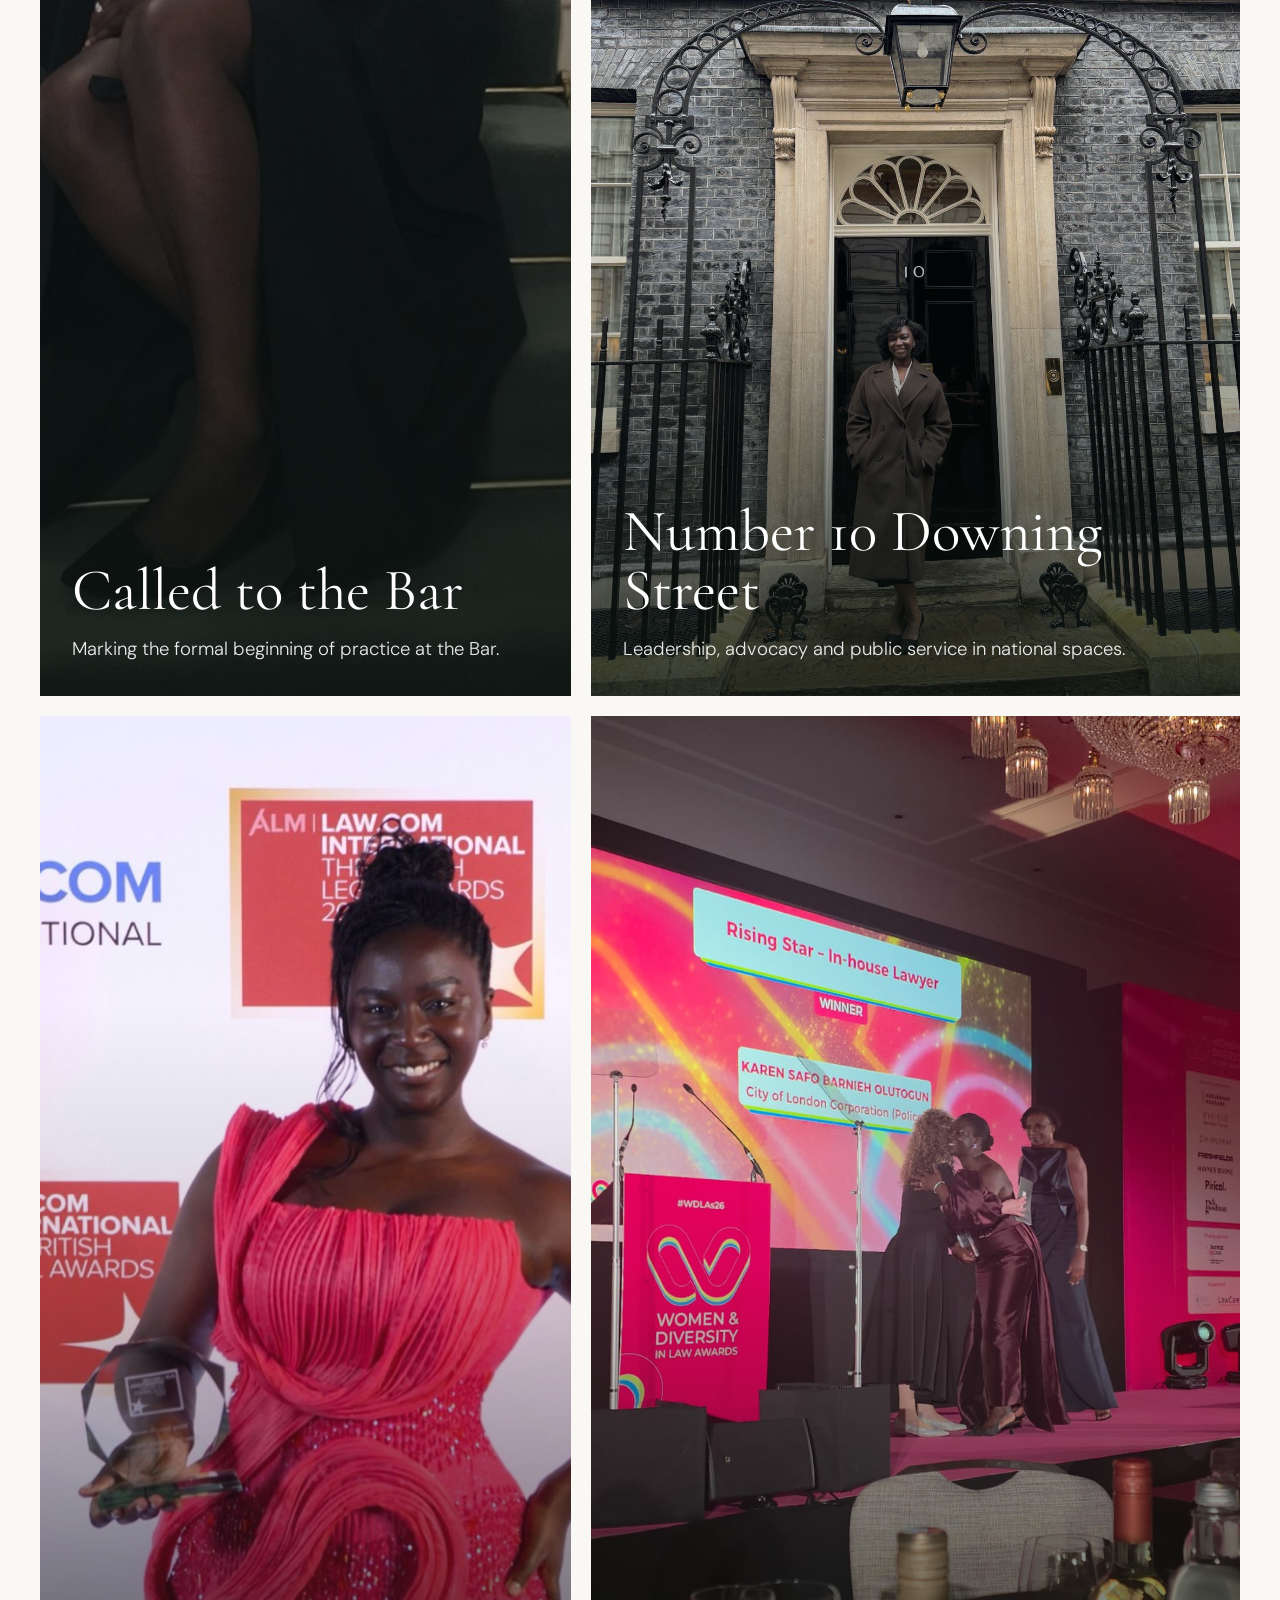
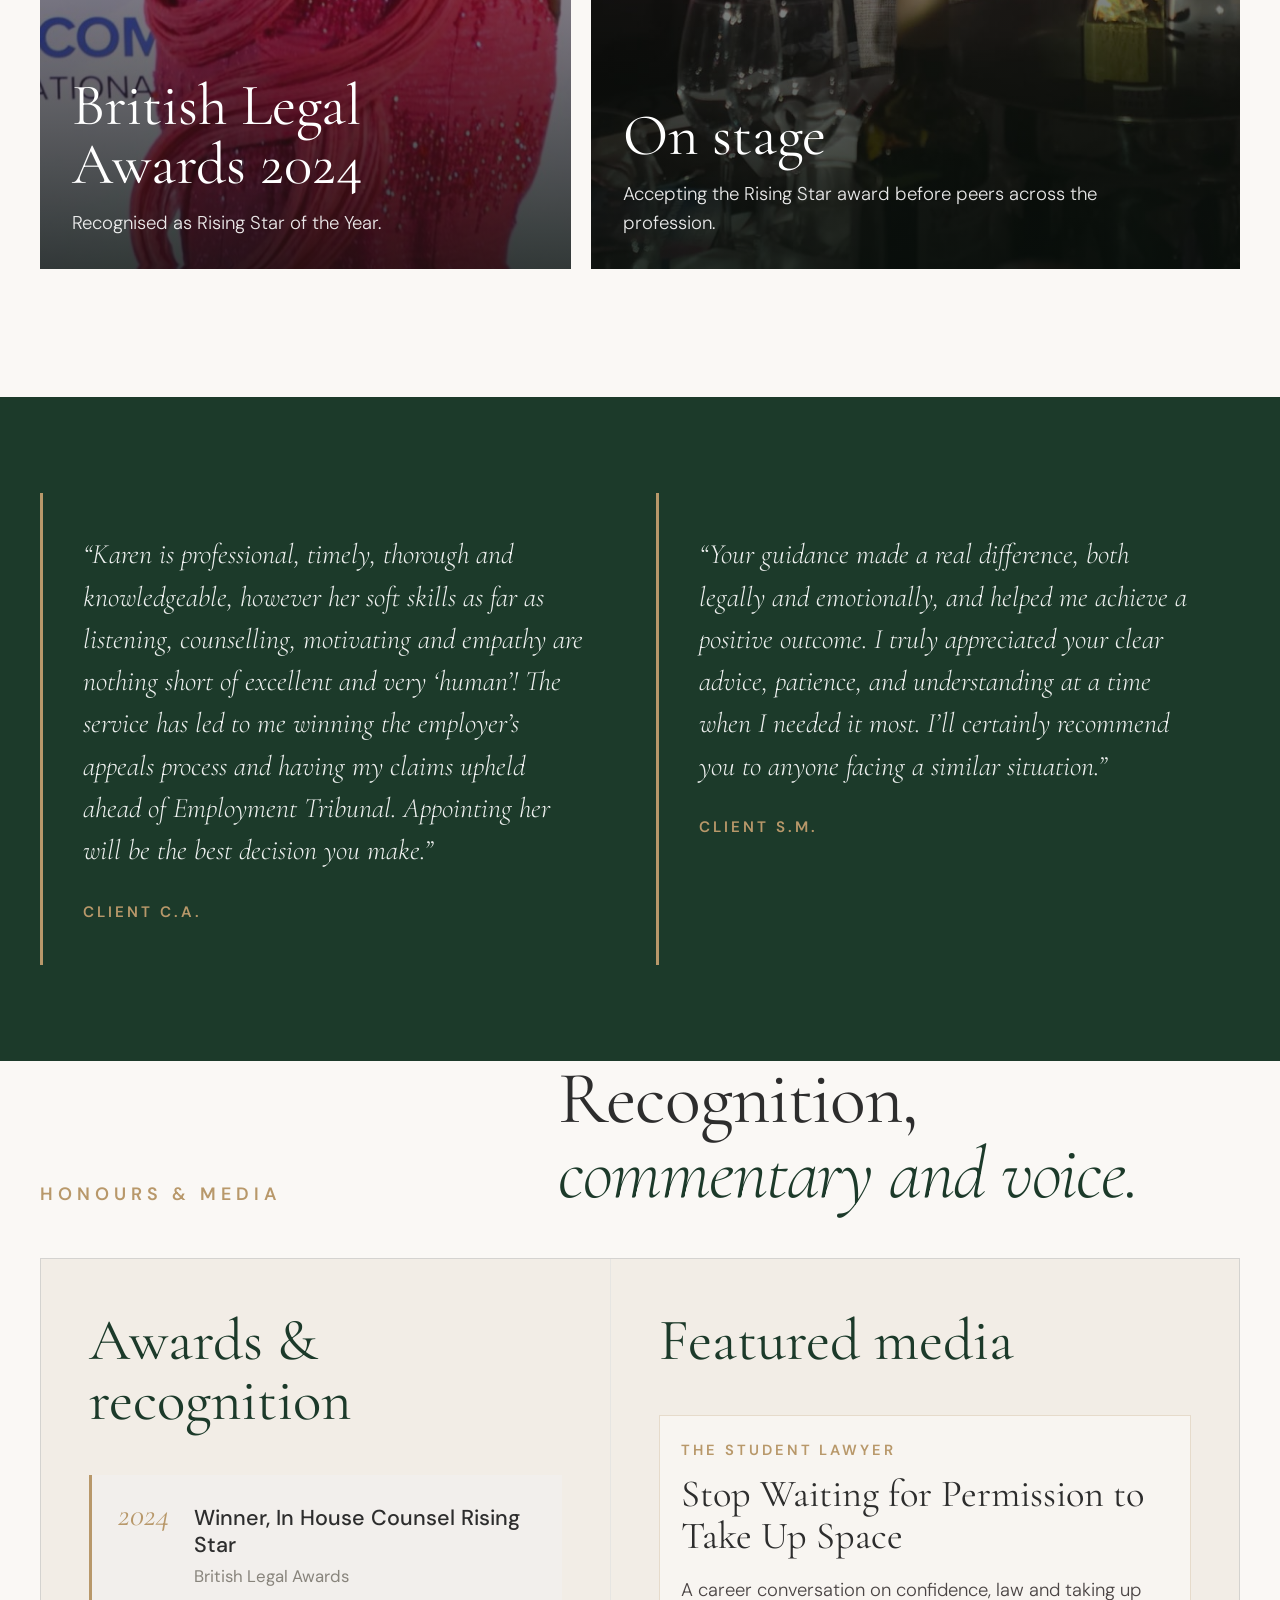
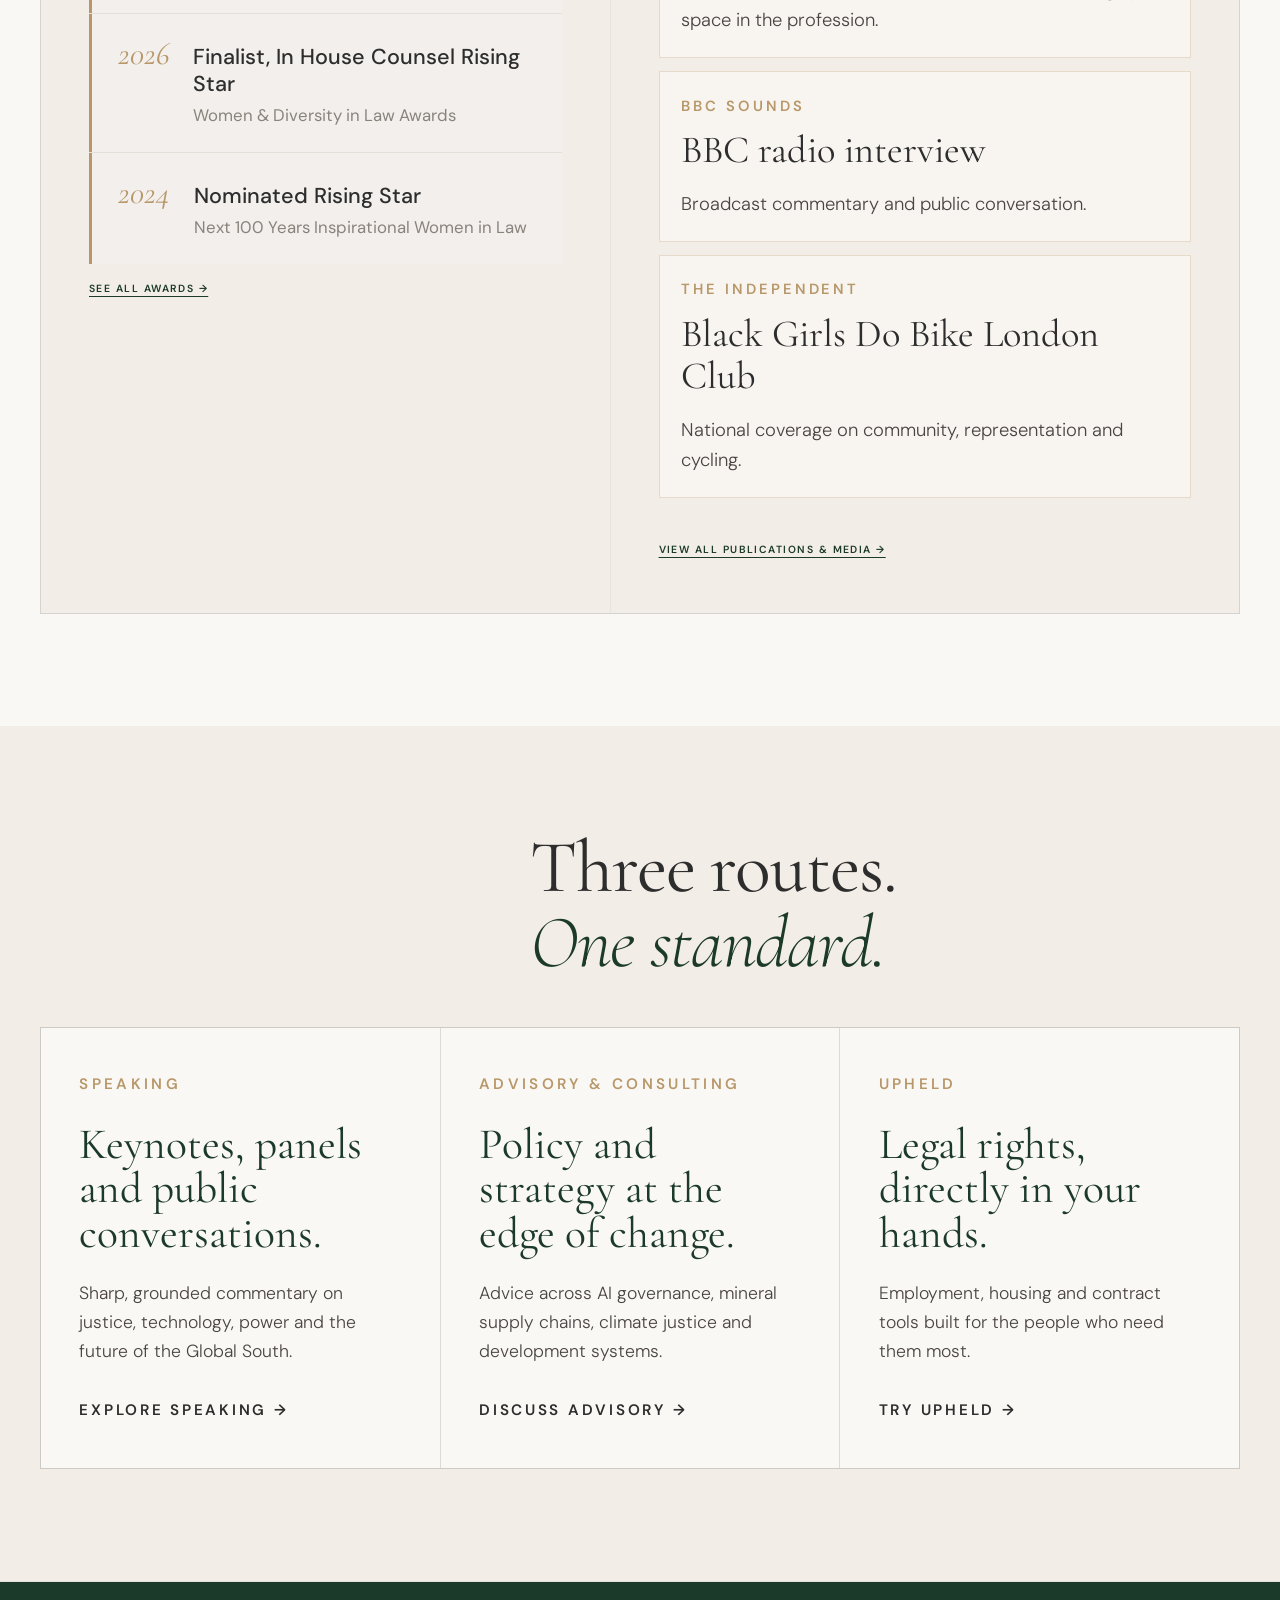
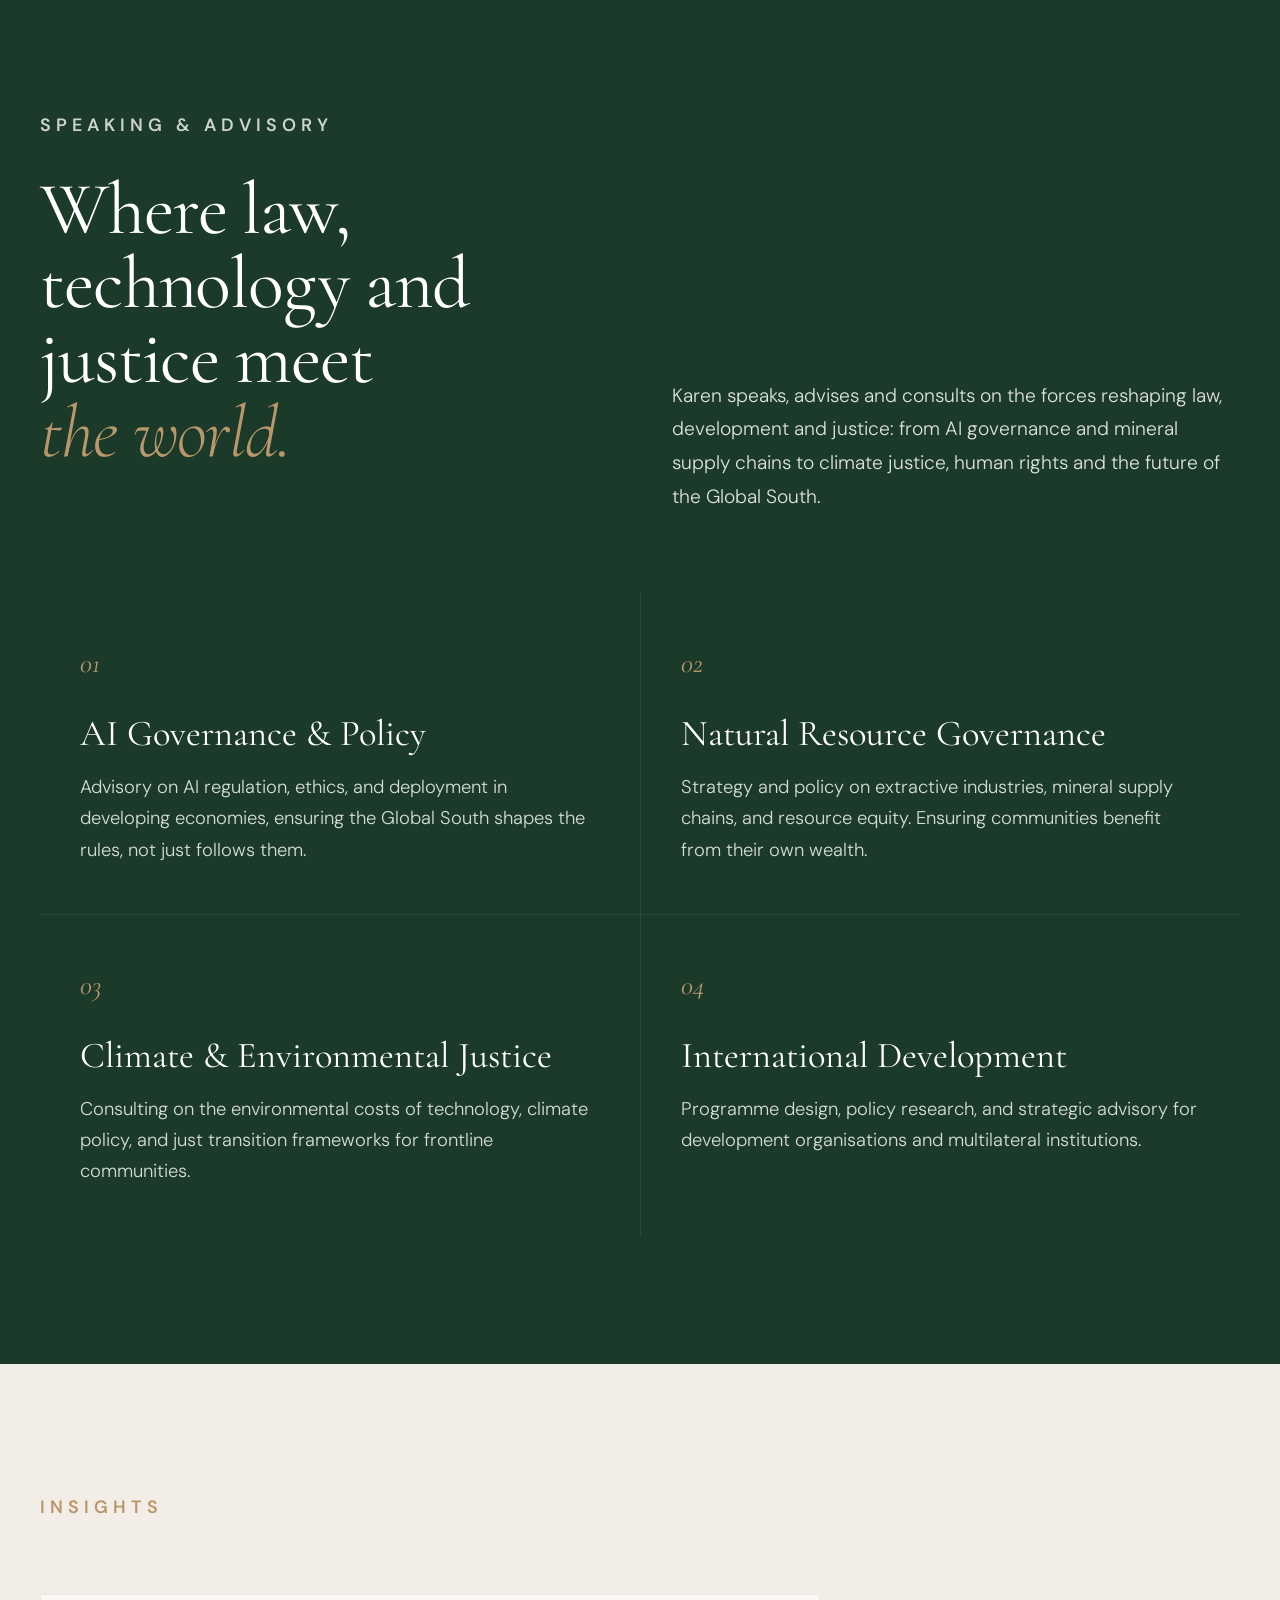
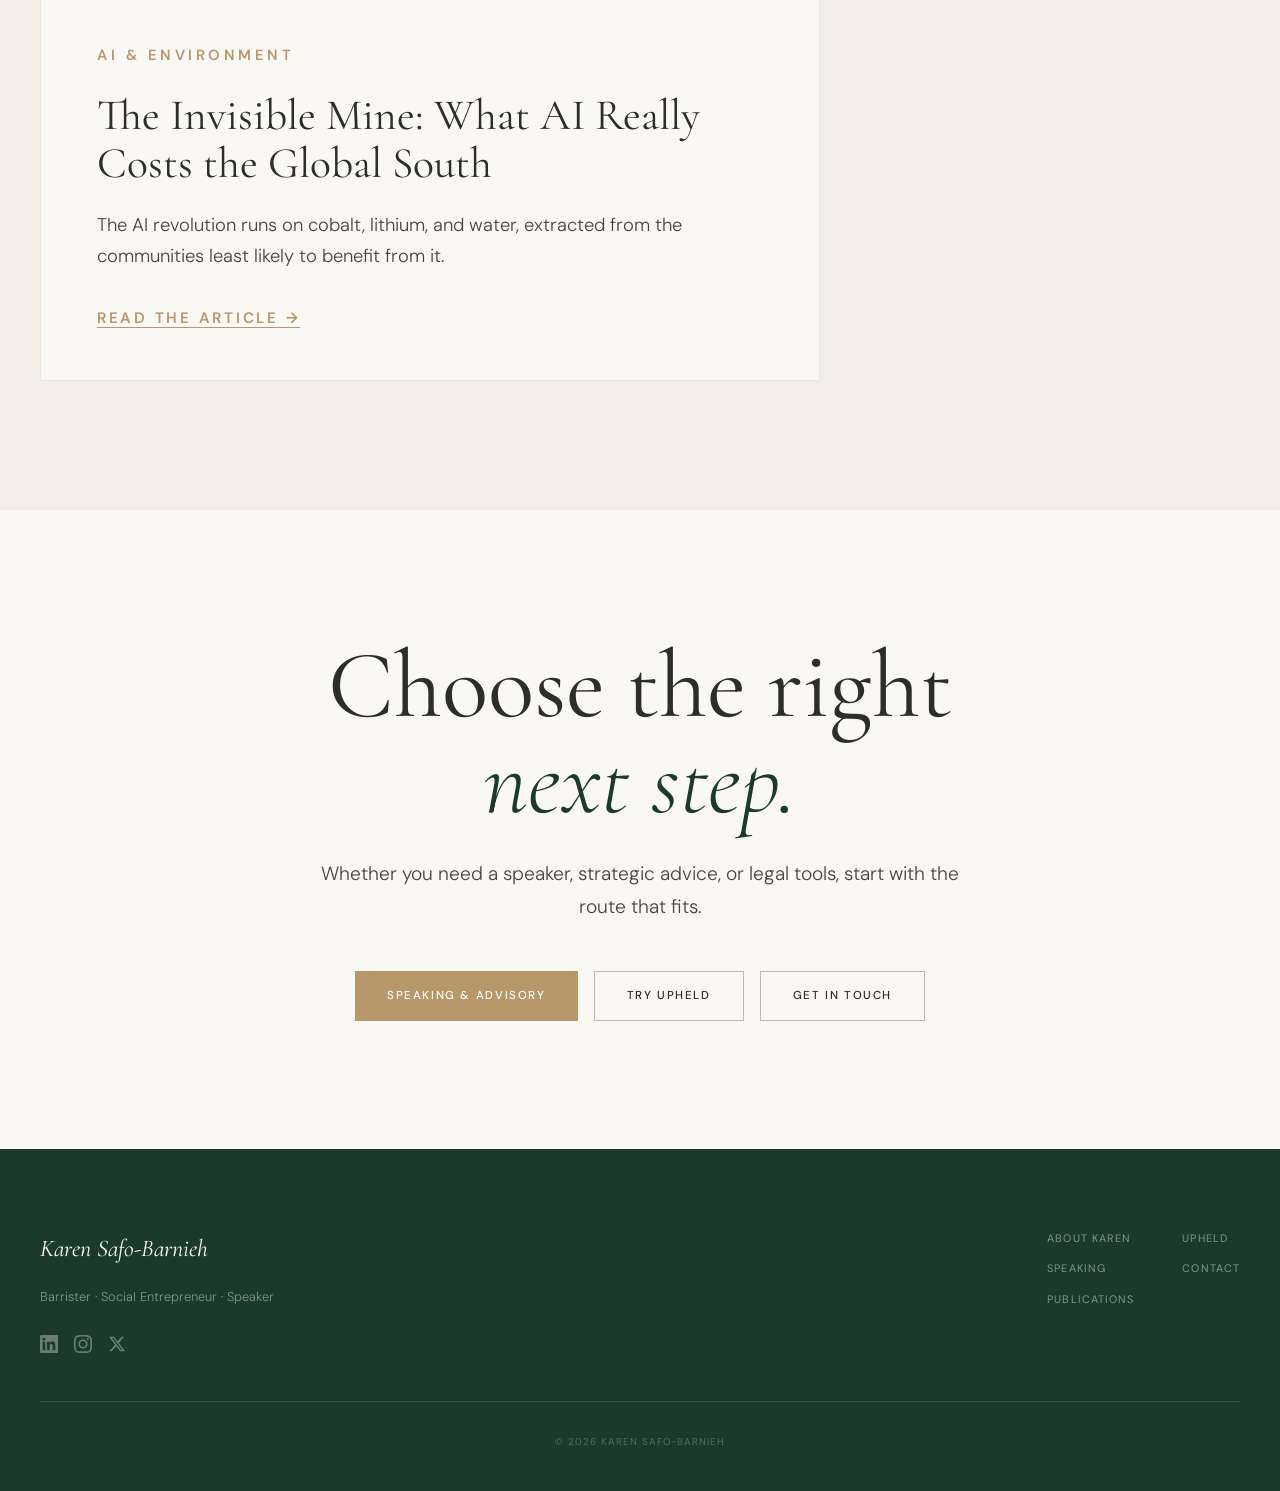
==== commit fd4e1769: "Match hero role font to display type" ====
--- a/index.html
+++ b/index.html
@@ -25,7 +25,7 @@
     <link rel="preconnect" href="https://fonts.googleapis.com">
     <link rel="preconnect" href="https://fonts.gstatic.com" crossorigin>
     <link href="https://fonts.googleapis.com/css2?family=Cormorant+Garamond:ital,wght@0,300;0,400;0,500;1,300;1,400;1,500&family=DM+Sans:opsz,wght@9..40,300;9..40,400;9..40,500&display=swap" rel="stylesheet">
-    <link rel="stylesheet" href="styles.css?v=20260526c">
+    <link rel="stylesheet" href="styles.css?v=20260526d">
     <script type="application/ld+json">
     {
         "@context": "https://schema.org",
--- a/styles.css
+++ b/styles.css
@@ -257,8 +257,14 @@
     align-items: center;
 }
 .hero-label {
-    font-size: clamp(1.05rem, 1.8vw, 1.65rem); font-weight: 500; letter-spacing: 0.2em;
-    text-transform: uppercase; color: rgba(255,255,255,0.9); margin-bottom: 1.75rem;
+    font-family: var(--display);
+    font-size: clamp(1.45rem, 2.5vw, 2.35rem);
+    font-weight: 400;
+    font-style: italic;
+    letter-spacing: 0.02em;
+    text-transform: none;
+    color: rgba(255,255,255,0.94);
+    margin-bottom: 1.65rem;
     height: 1.45em;
     overflow: hidden;
     position: relative;
@@ -1334,9 +1340,9 @@
         max-width: 100%;
     }
     .hero-label {
-        font-size: clamp(1.15rem, 4.4vw, 1.55rem);
-        letter-spacing: 0.12em;
-        margin-bottom: 1.35rem;
+        font-size: clamp(1.7rem, 7vw, 2.05rem);
+        letter-spacing: 0.01em;
+        margin-bottom: 1.2rem;
         height: 1.35em;
     }
     .hero-rotate span {
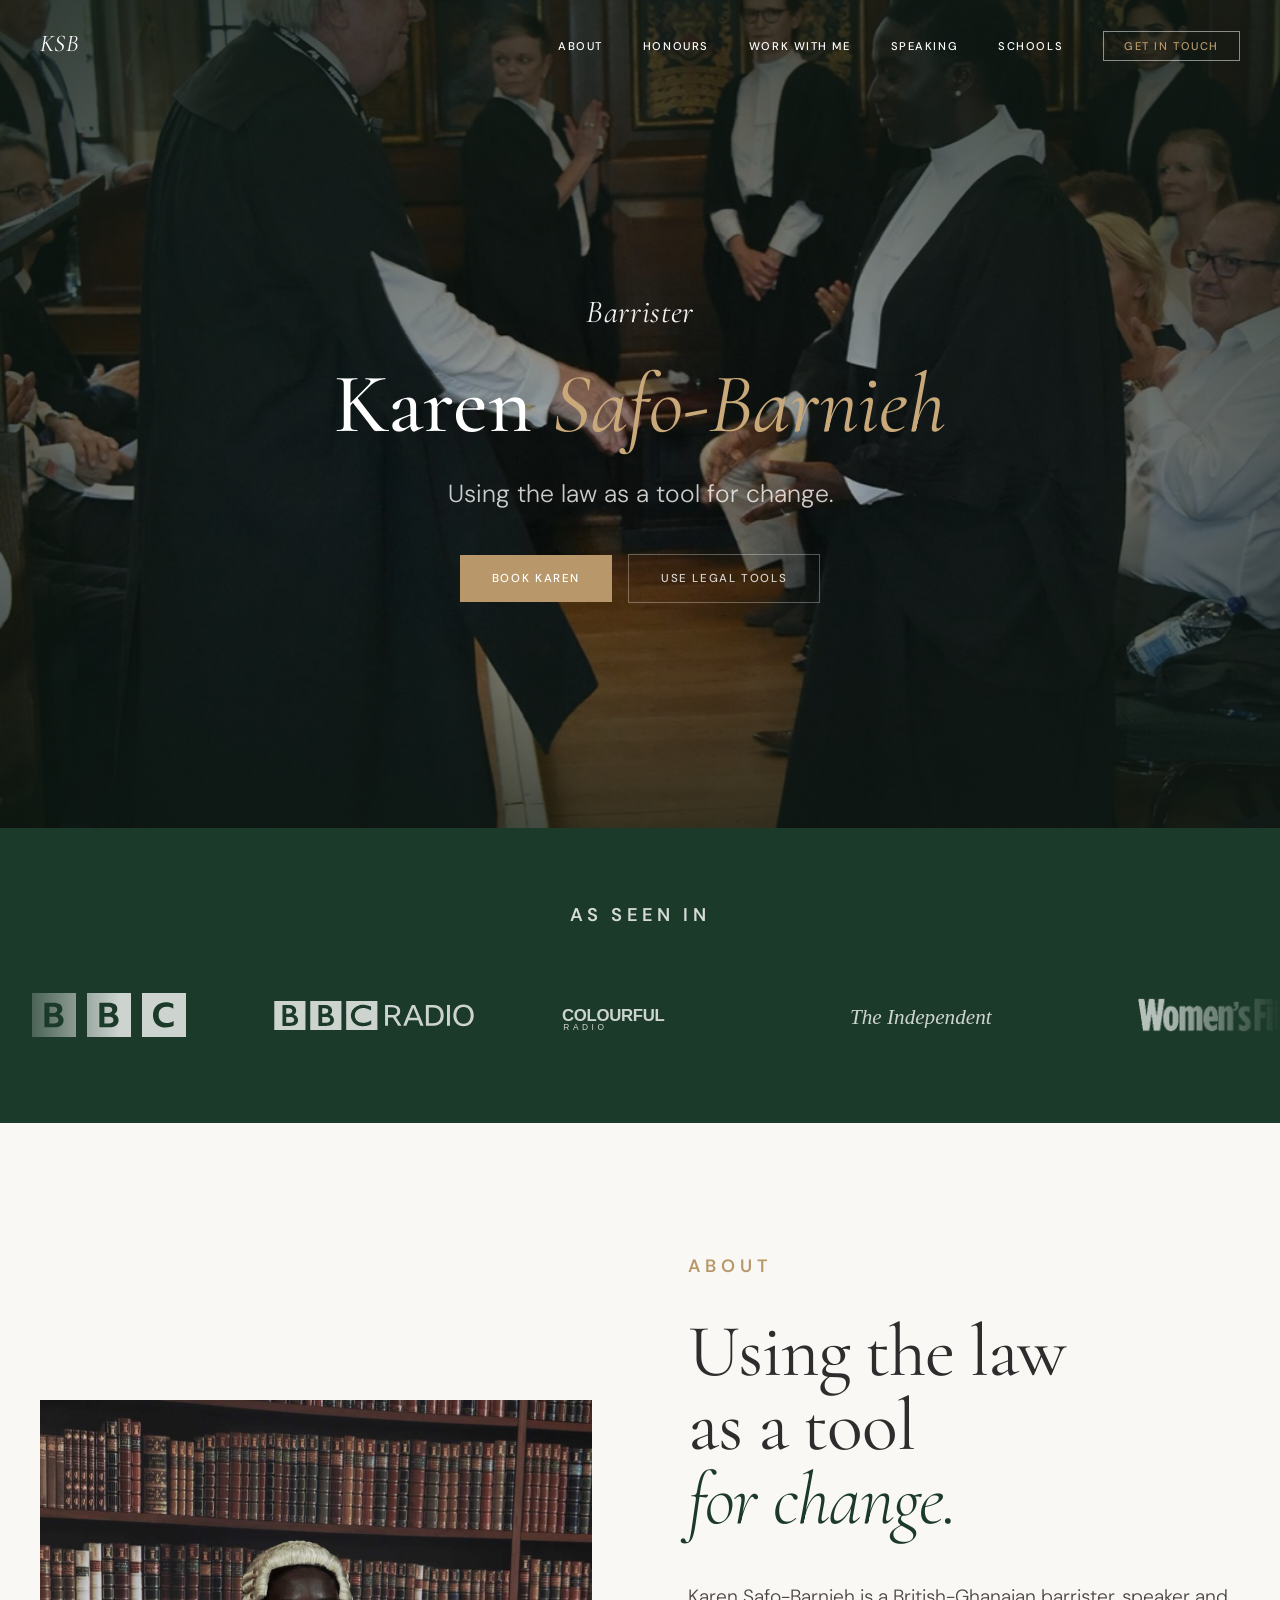
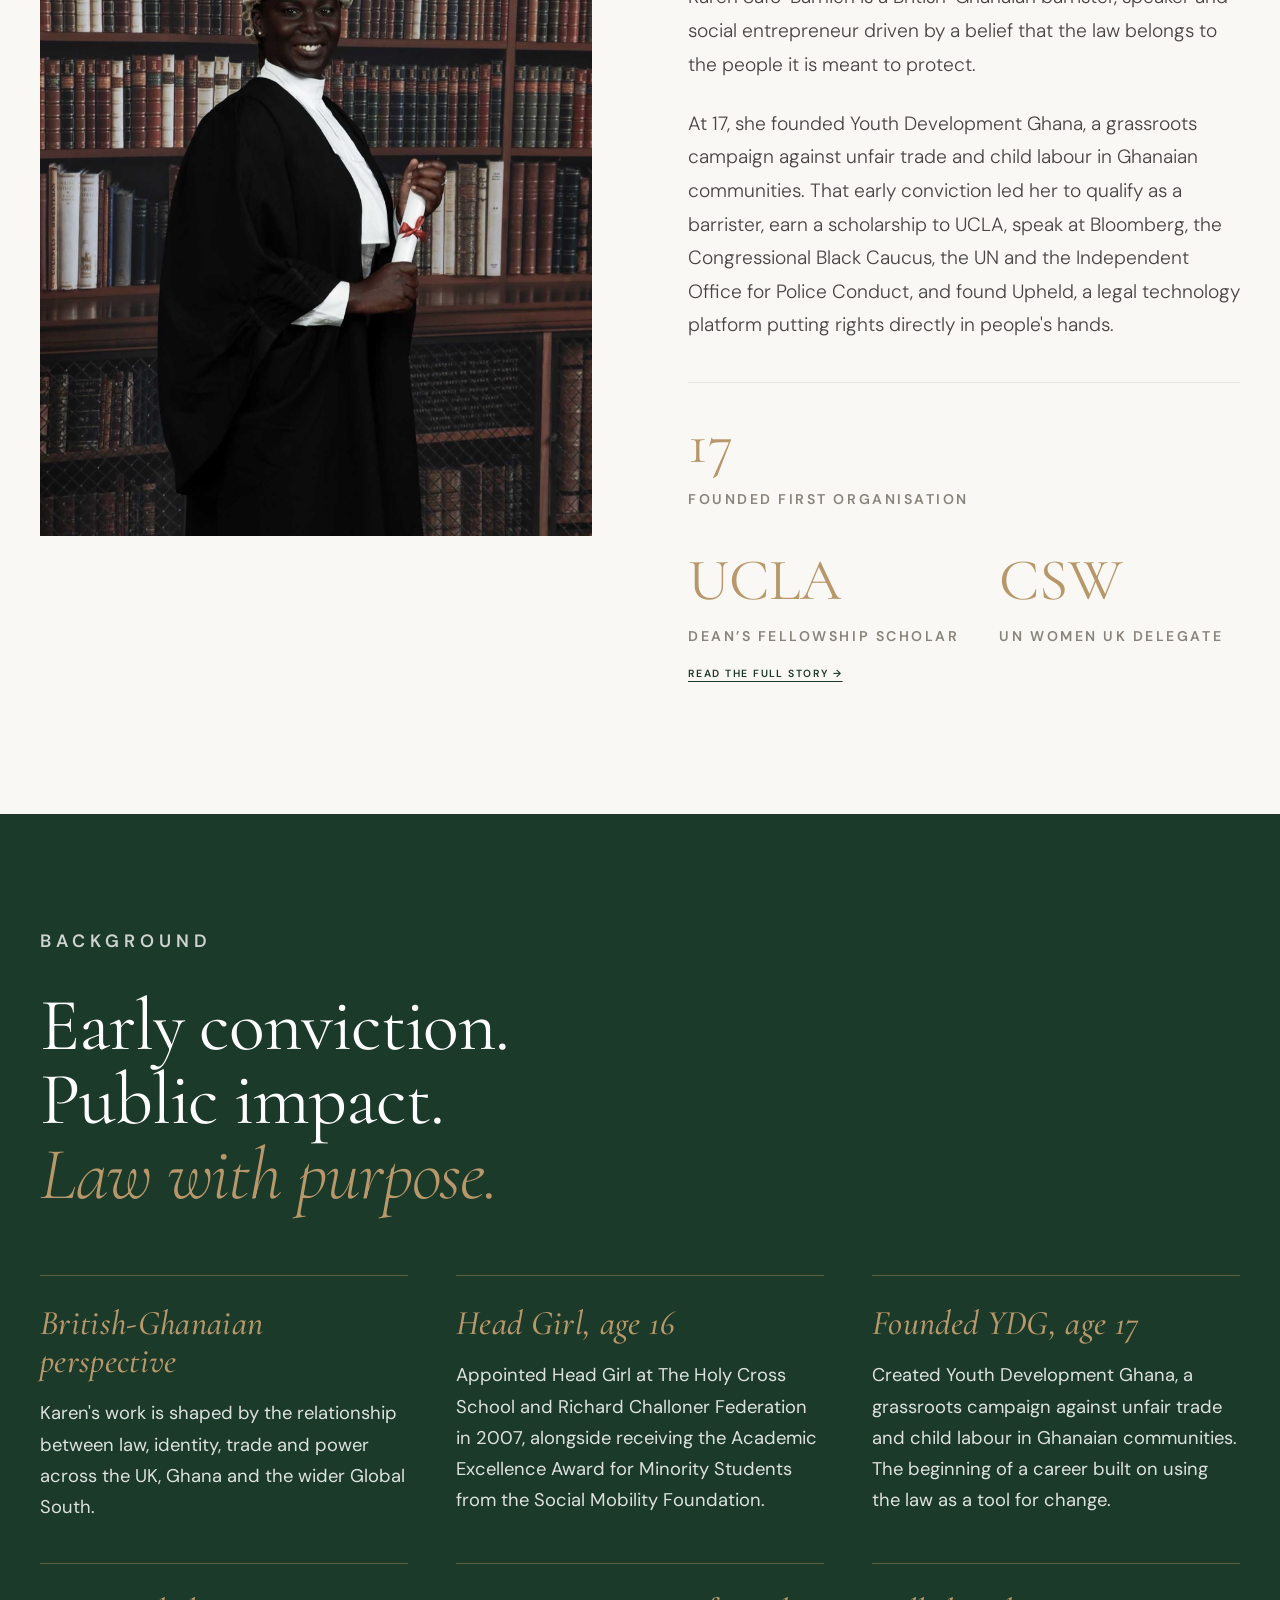
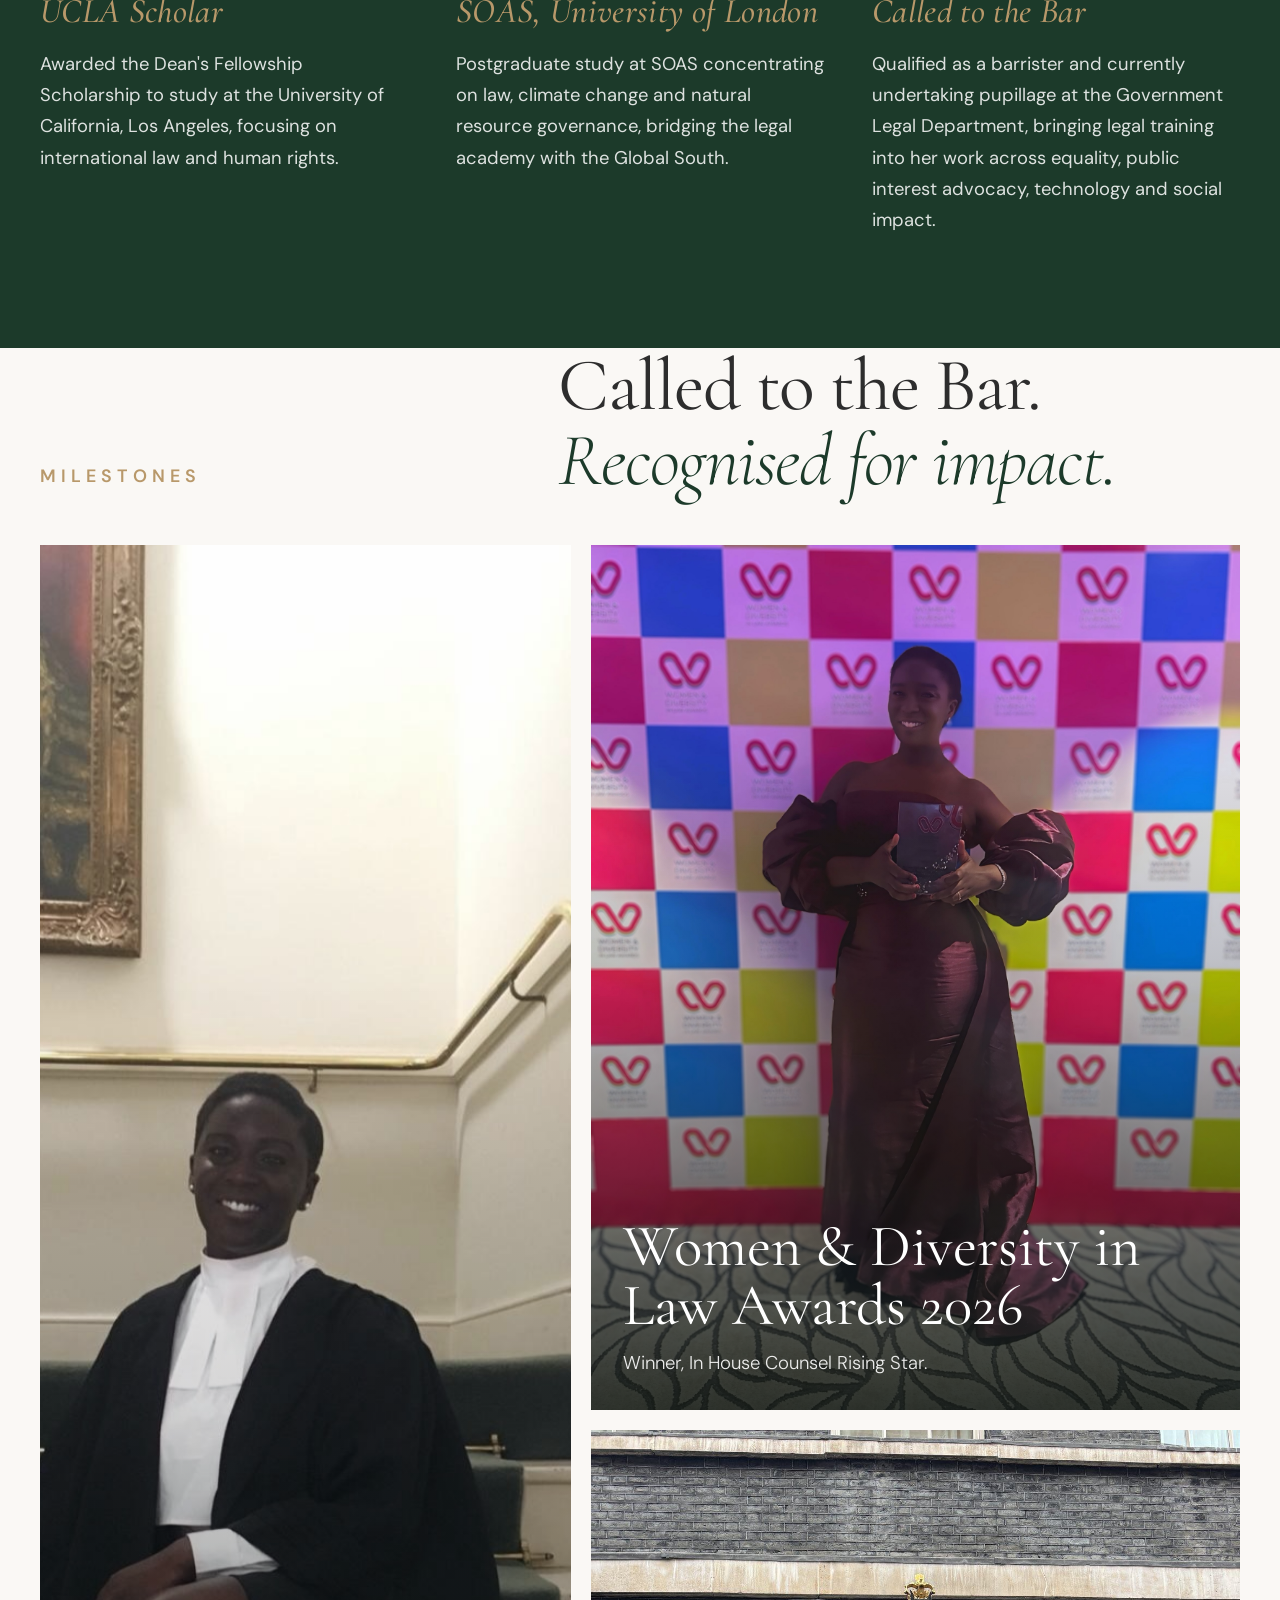
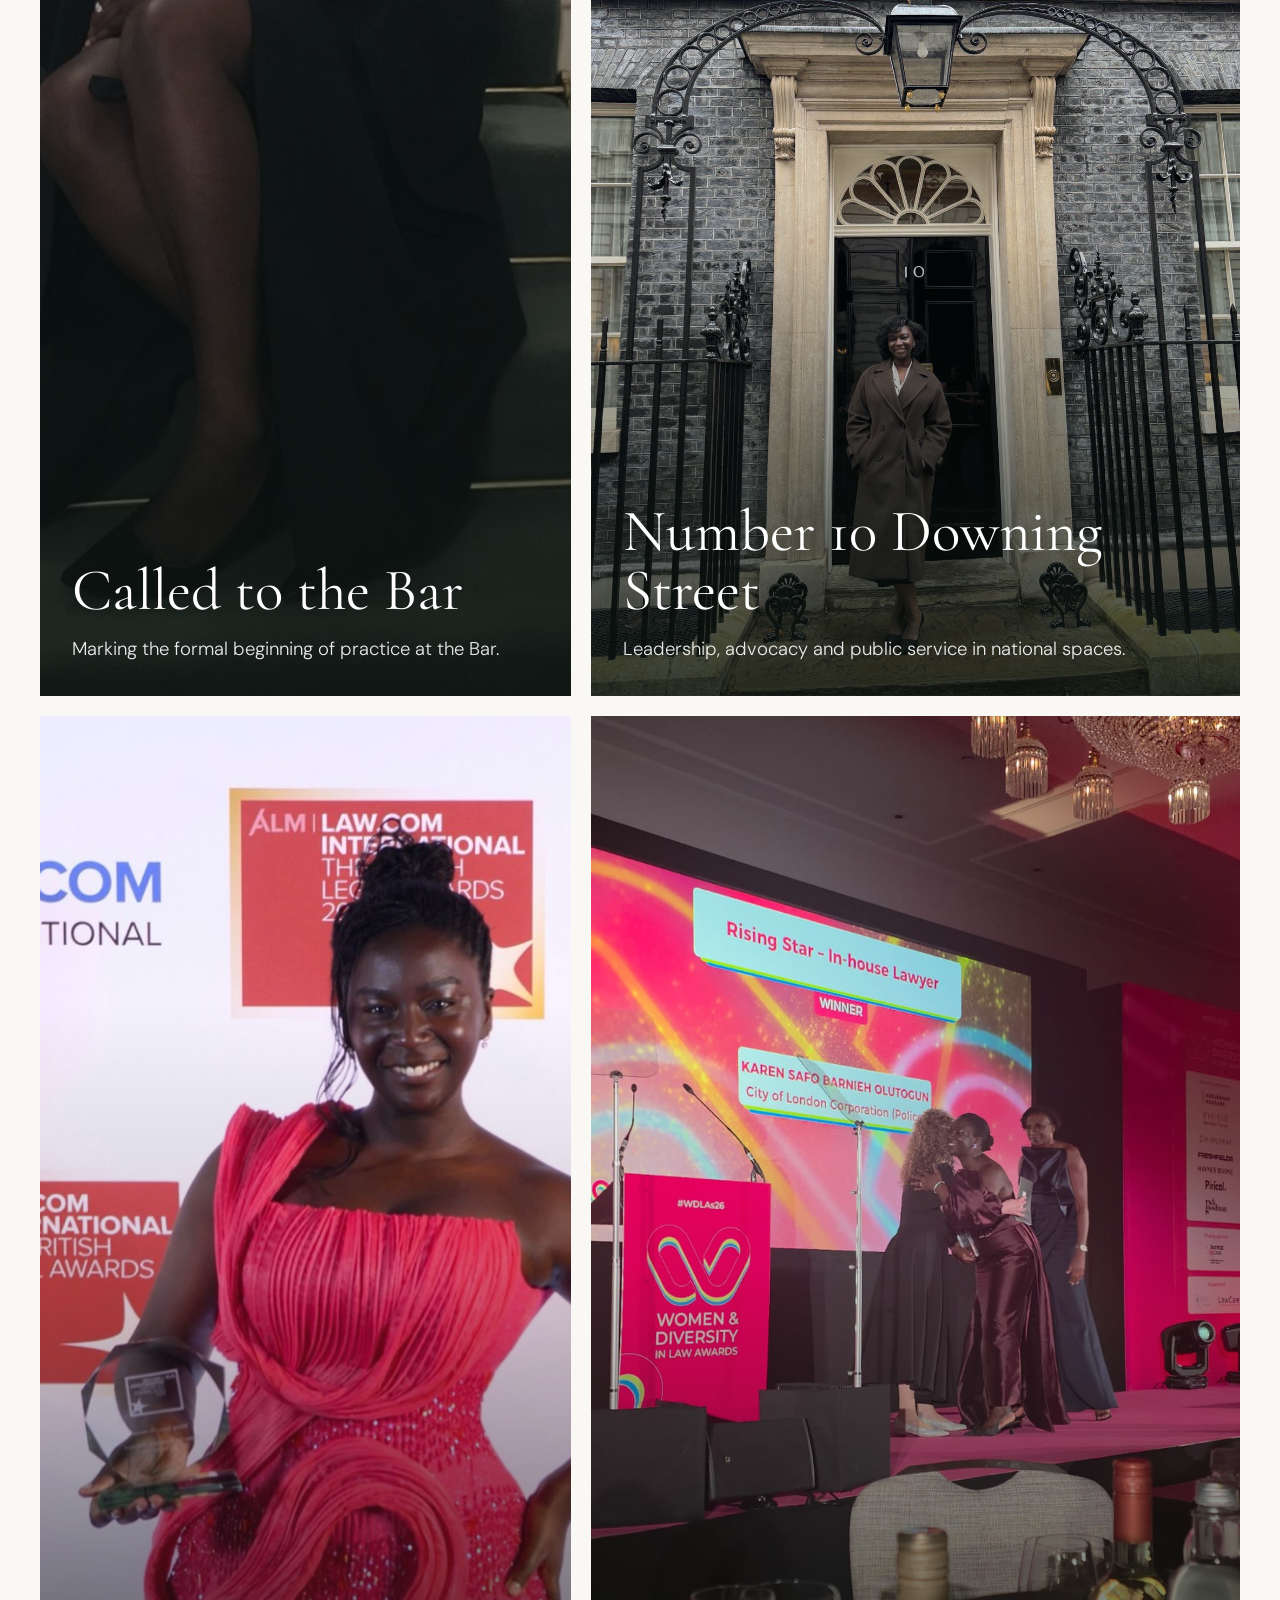
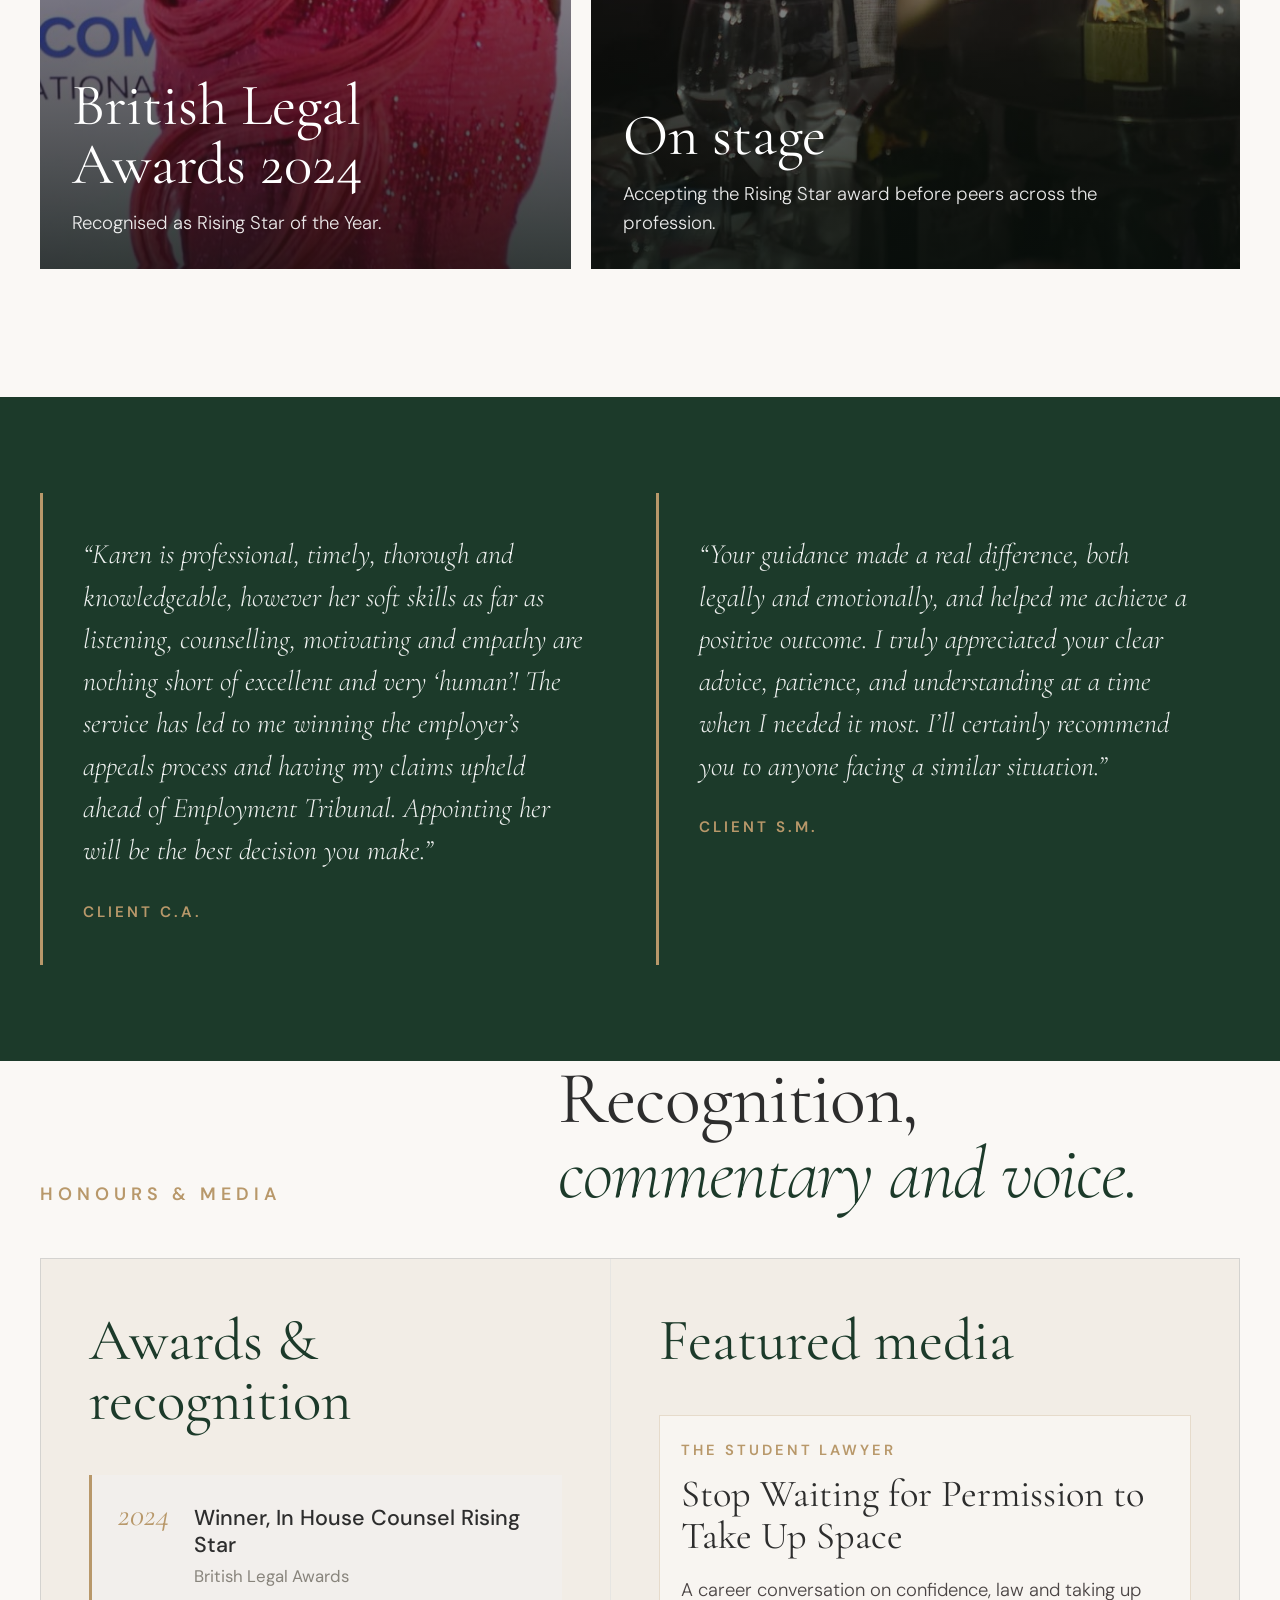
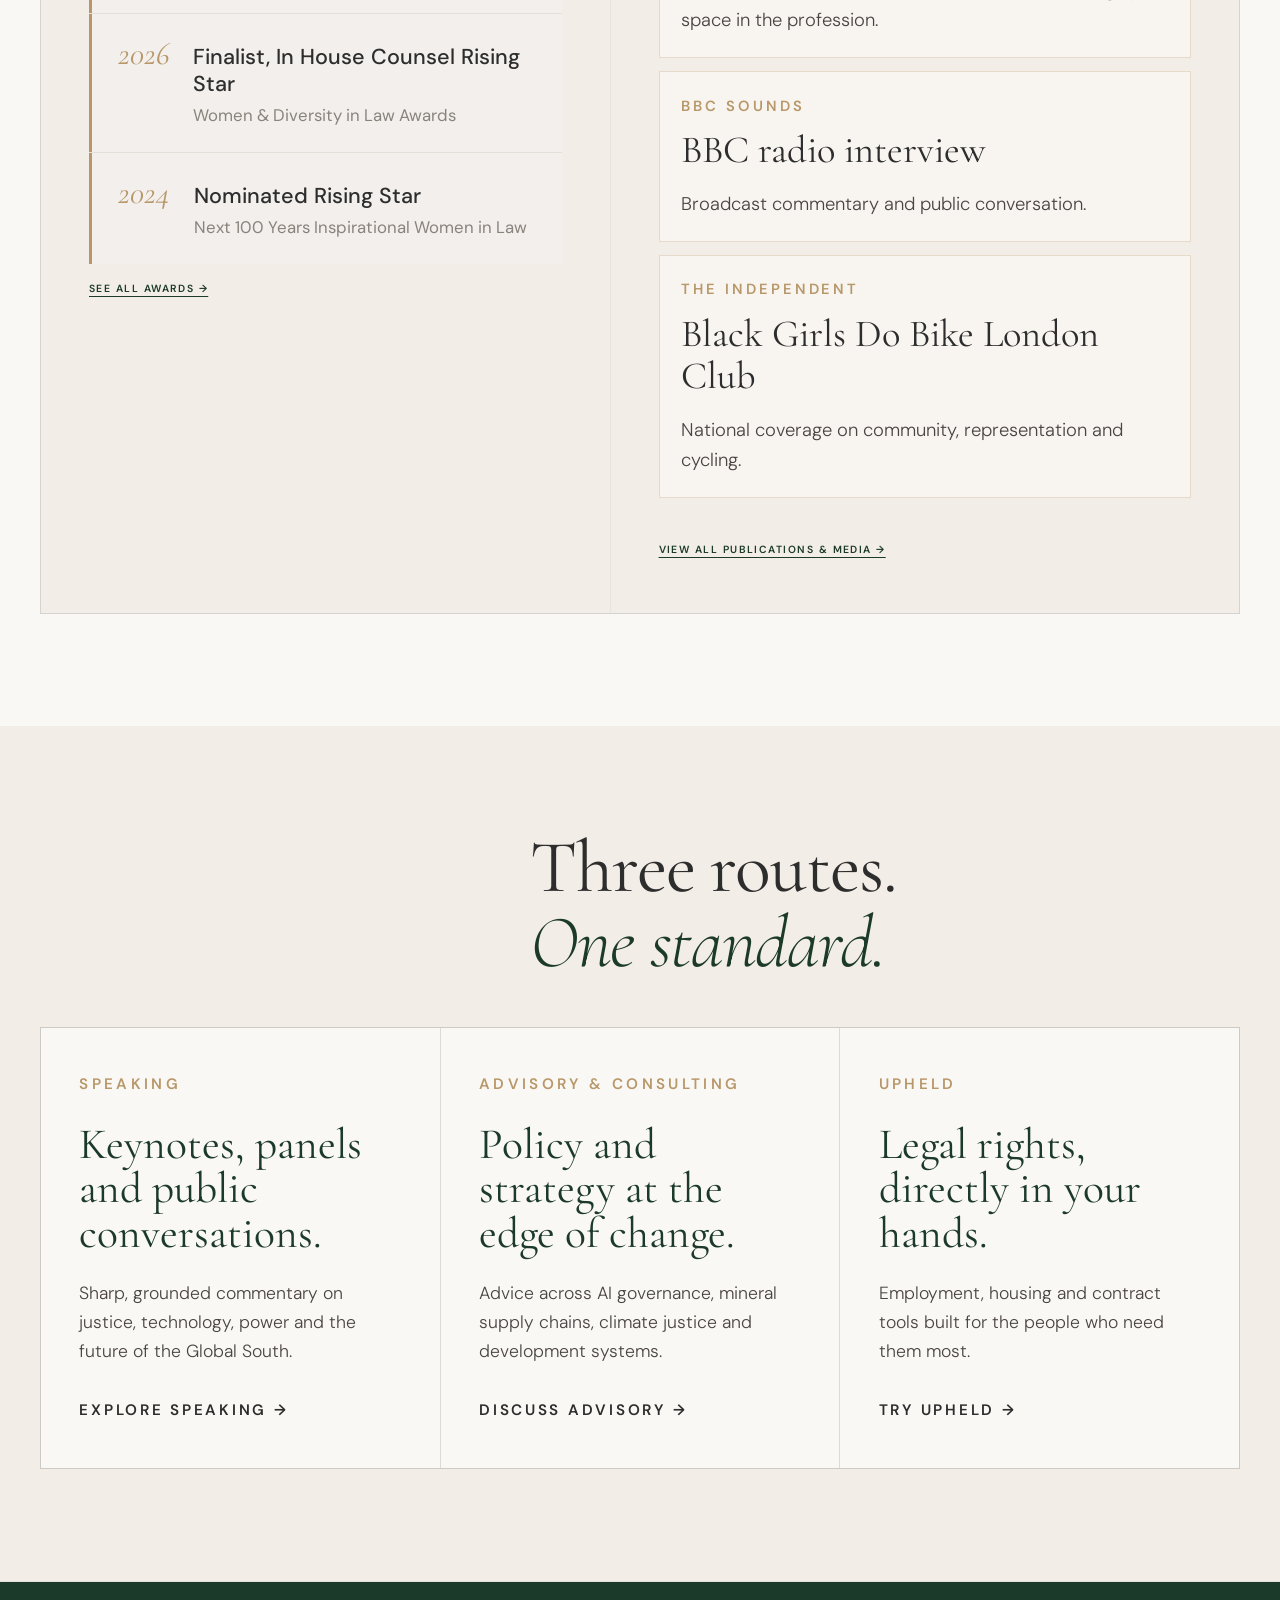
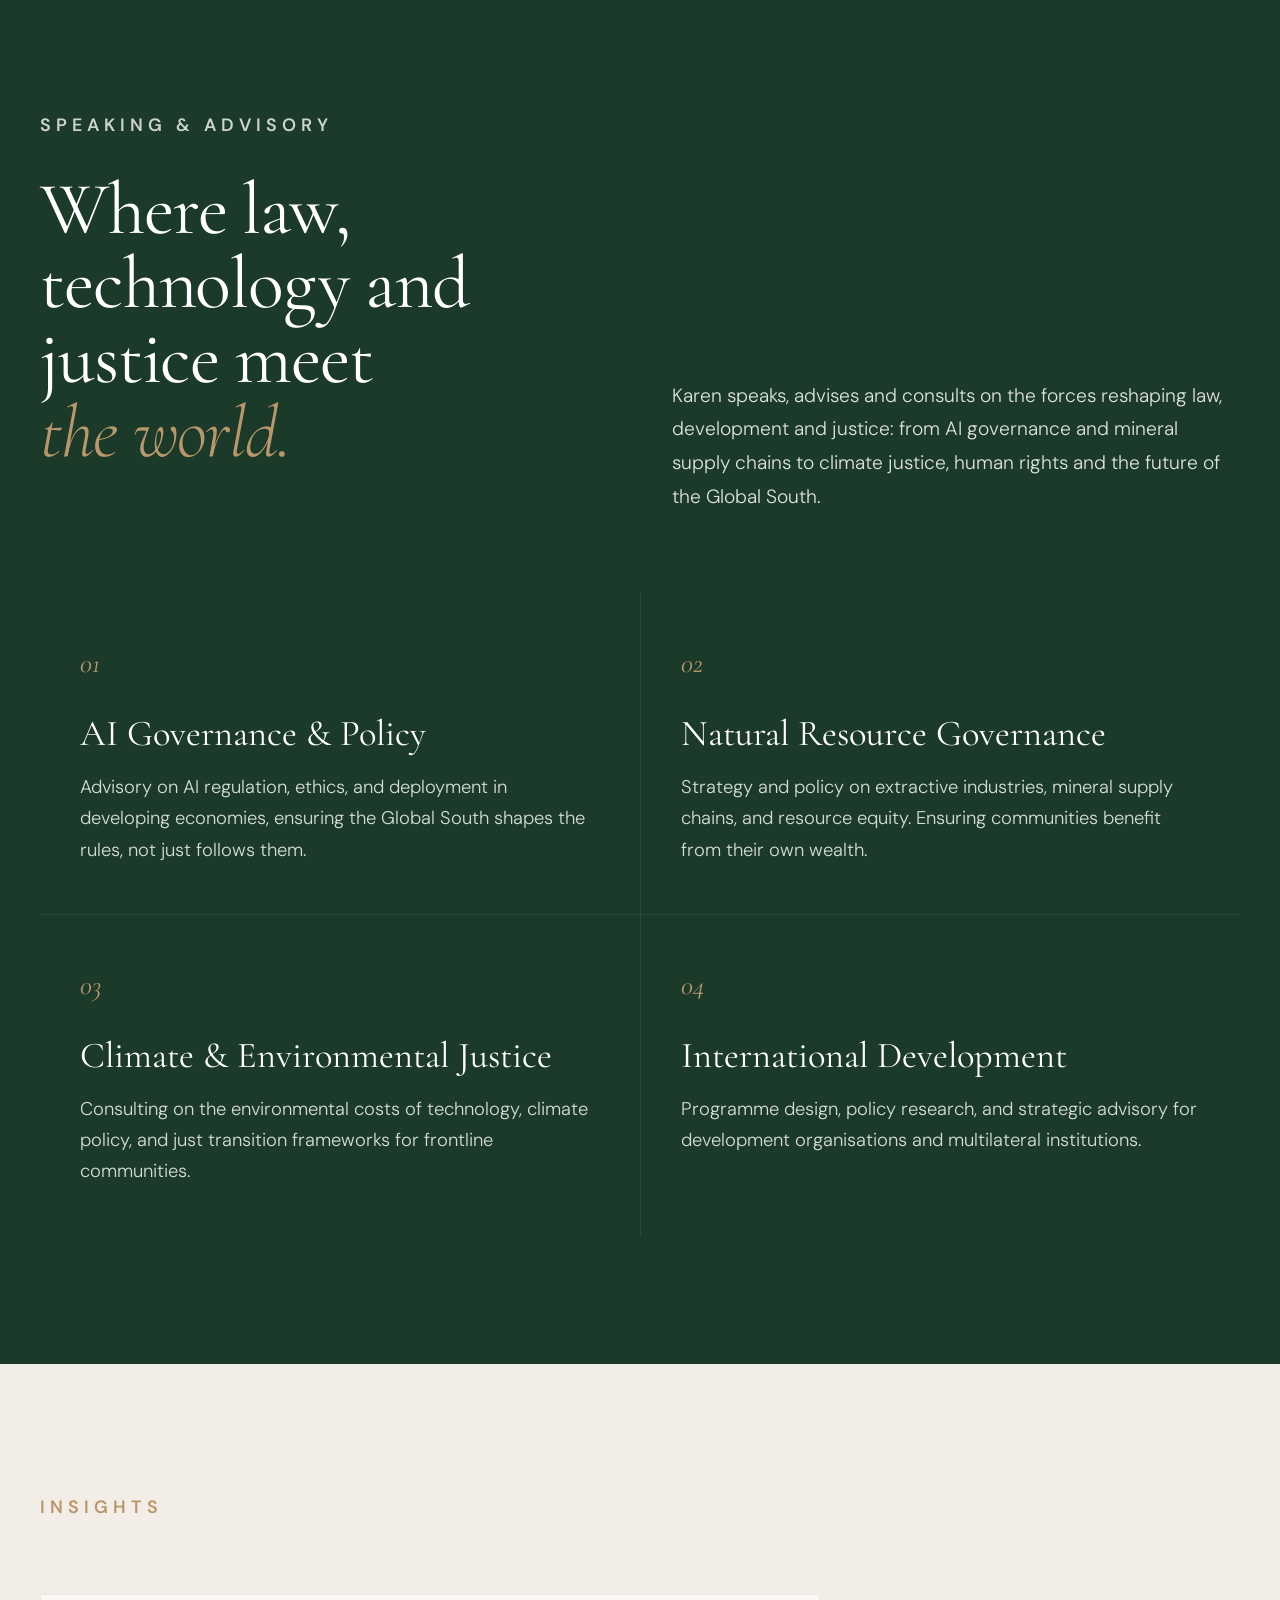
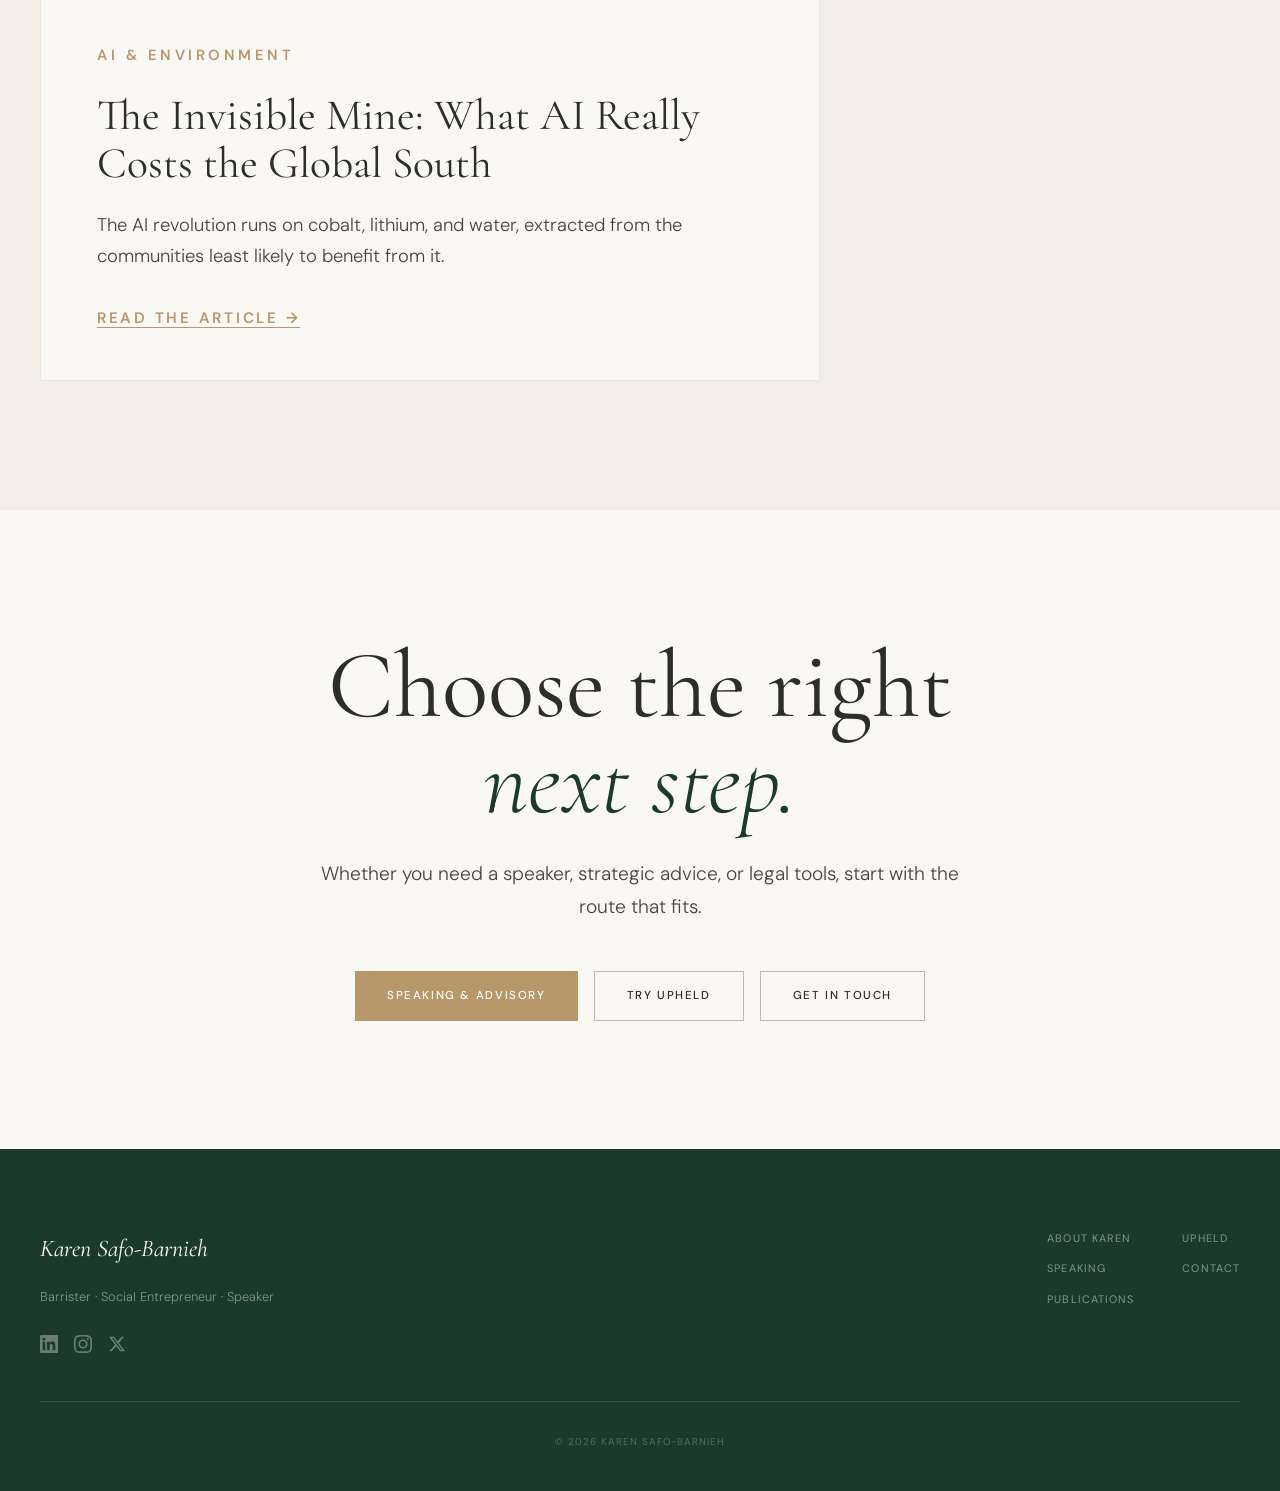
==== commit 380be448: "Add Schools & colleges programme page (From Student to Barrister) New schools.html in site identity " ====
--- a/index.html
+++ b/index.html
@@ -98,6 +98,7 @@
                 <li><a href="#honours">Honours</a></li>
                 <li><a href="#work-with-me">Work With Me</a></li>
                 <li><a href="/speaking.html">Speaking</a></li>
+                <li><a href="/schools.html">Schools</a></li>
                 <li><a href="mailto:legal@karensafo.com" class="nav-cta">Get in touch</a></li>
             </ul>
         </div>
--- a/styles.css
+++ b/styles.css
@@ -1489,3 +1489,36 @@
         height: auto;
     }
 }
+
+/* ===== Schools programme page ===== */
+.schools-figure {
+    margin: 0;
+    border-radius: 4px;
+    overflow: hidden;
+    aspect-ratio: 16 / 7;
+}
+.schools-figure img {
+    width: 100%;
+    height: 100%;
+    object-fit: cover;
+}
+.quote-band { text-align: center; }
+.quote-band blockquote {
+    font-family: var(--display);
+    font-size: clamp(1.5rem, 3vw, 2.2rem);
+    font-style: italic;
+    line-height: 1.45;
+    max-width: 880px;
+    margin: 0 auto;
+    color: var(--charcoal);
+}
+.quote-band cite {
+    display: block;
+    margin-top: 1.3rem;
+    font-family: var(--body);
+    font-style: normal;
+    font-size: 0.82rem;
+    letter-spacing: 0.12em;
+    text-transform: uppercase;
+    color: var(--muted);
+}
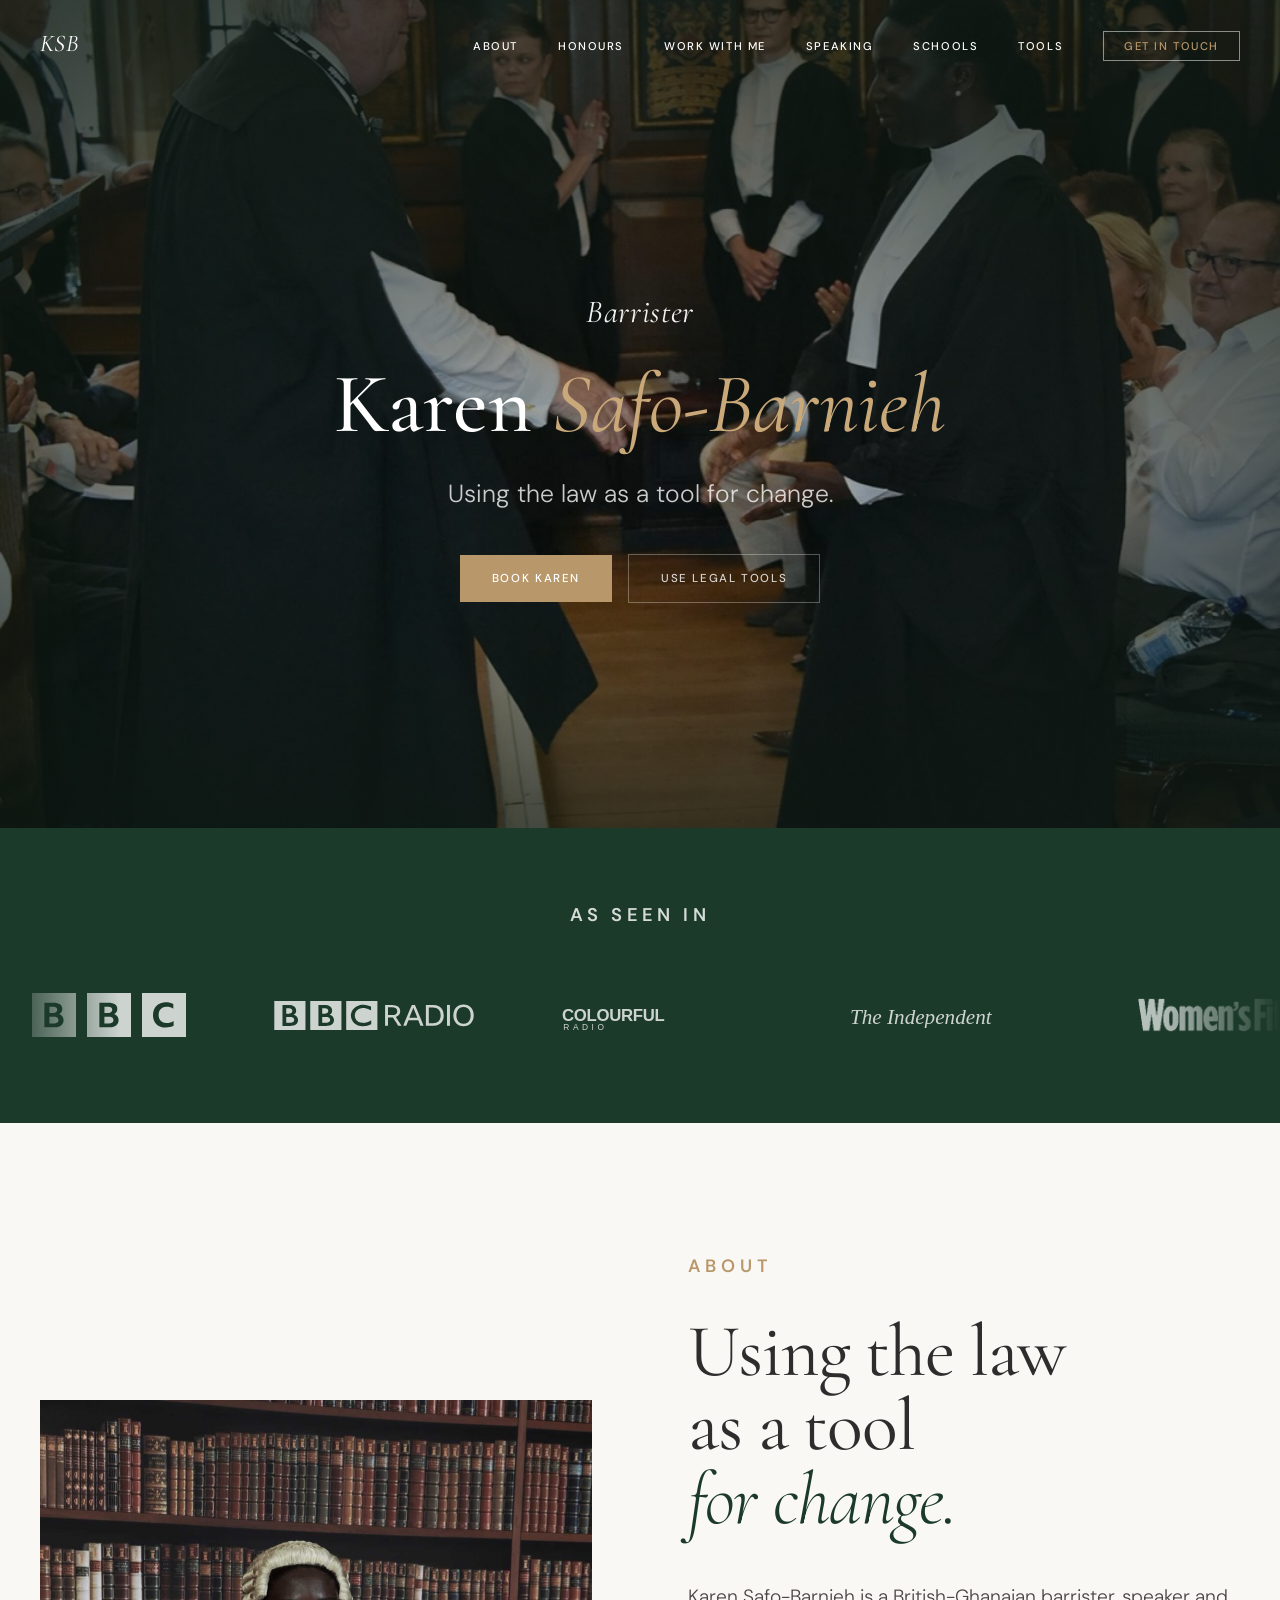
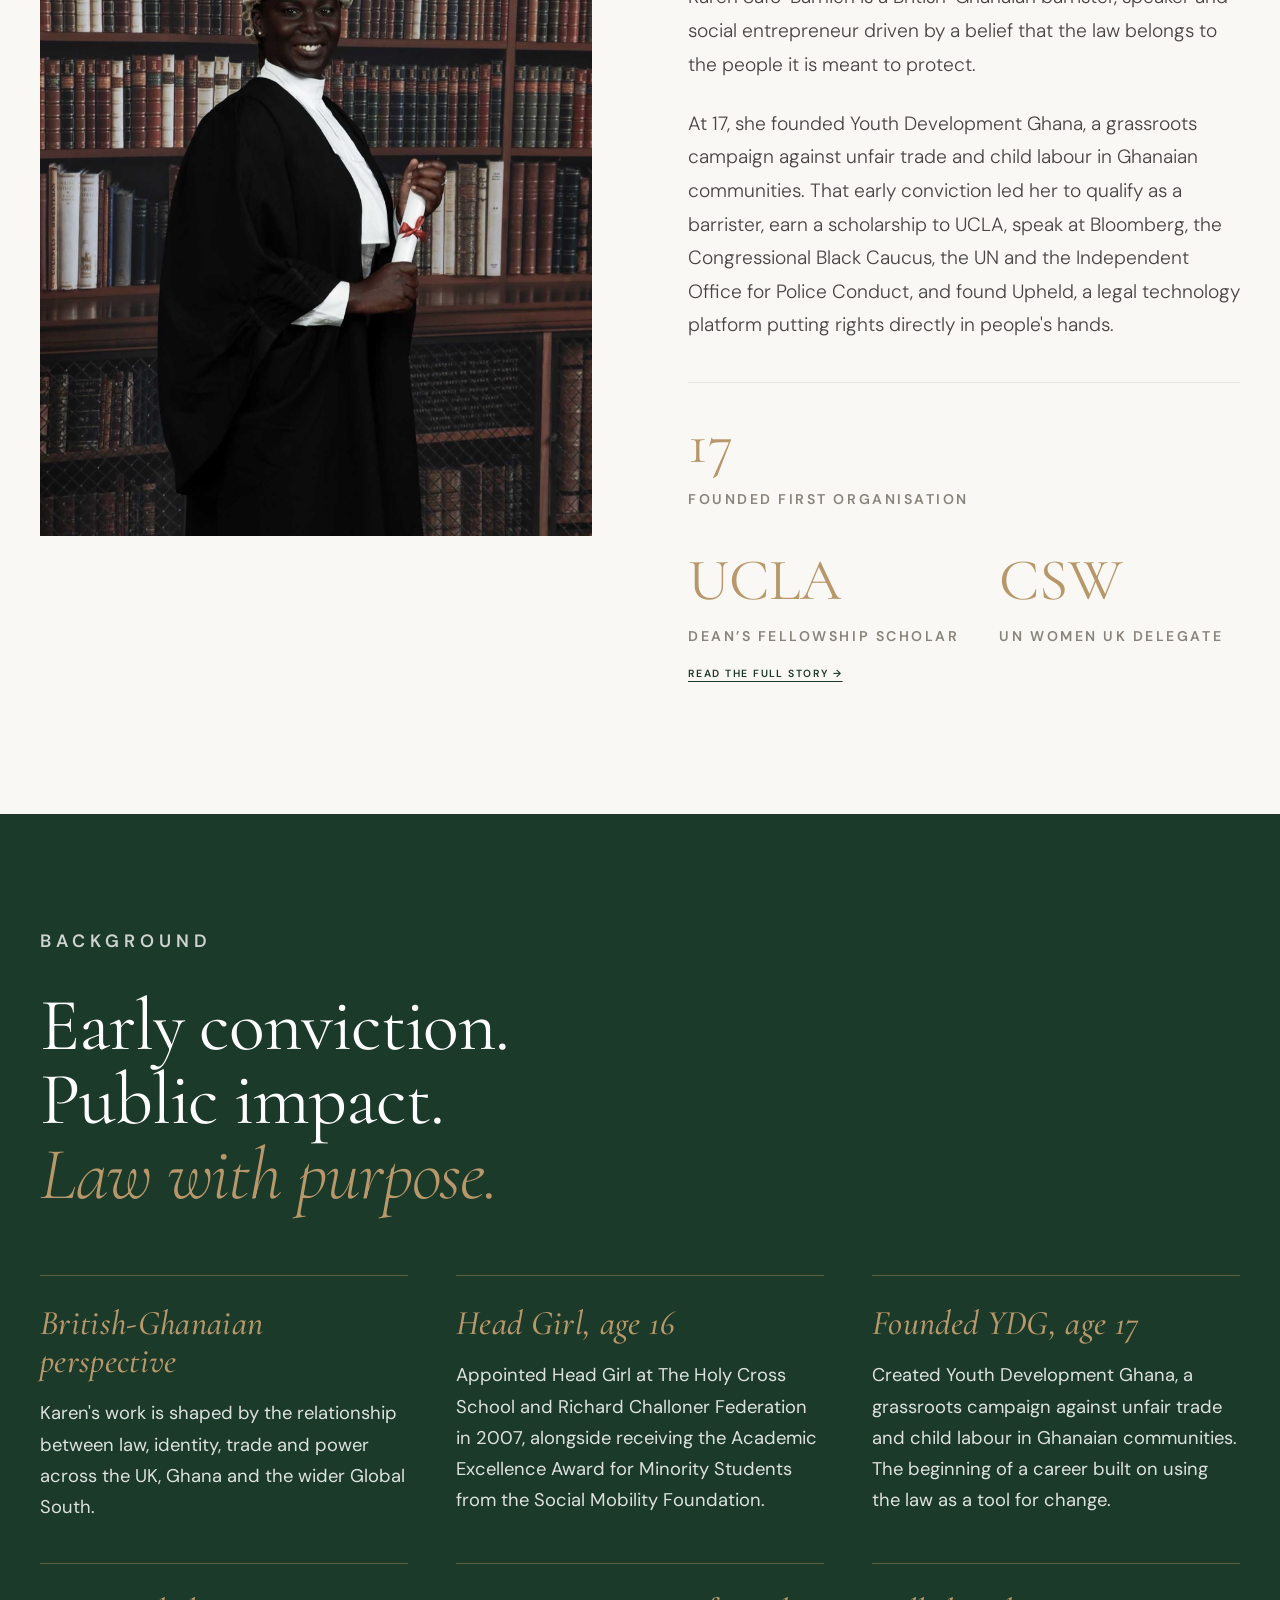
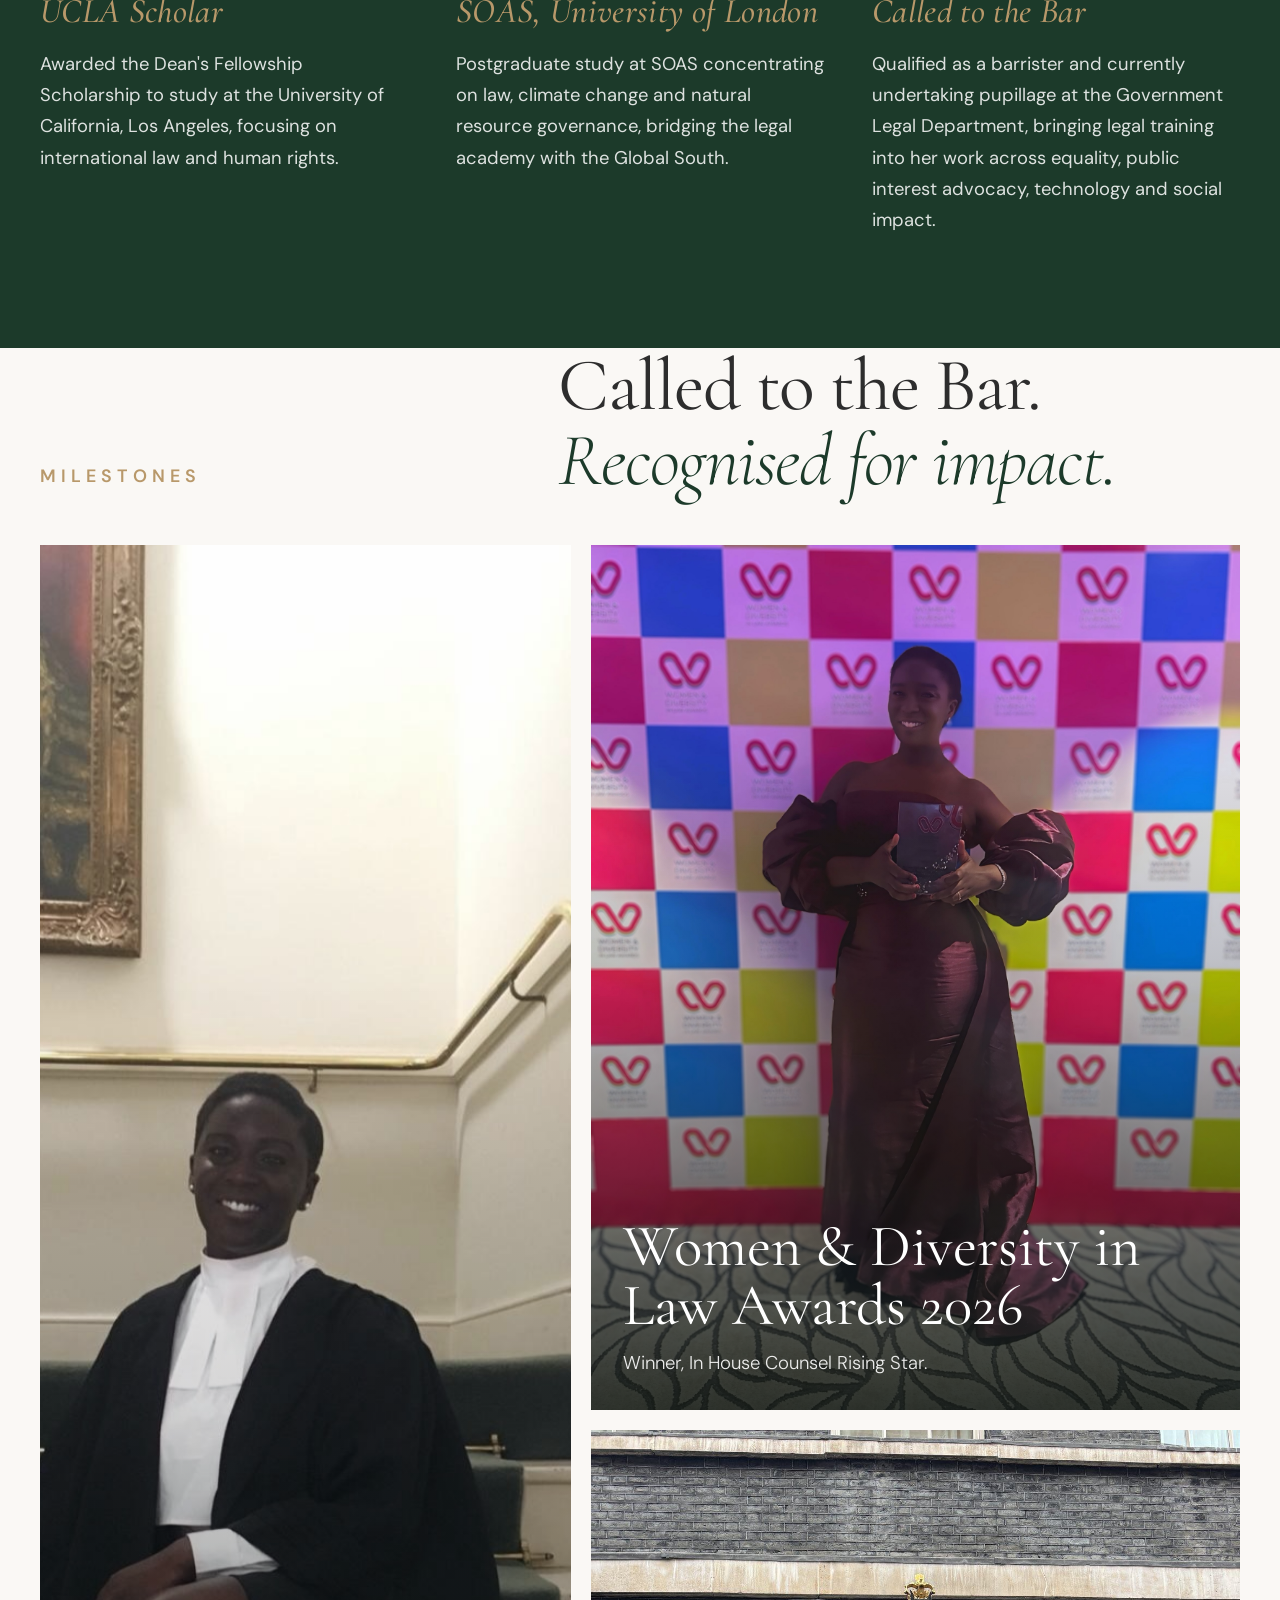
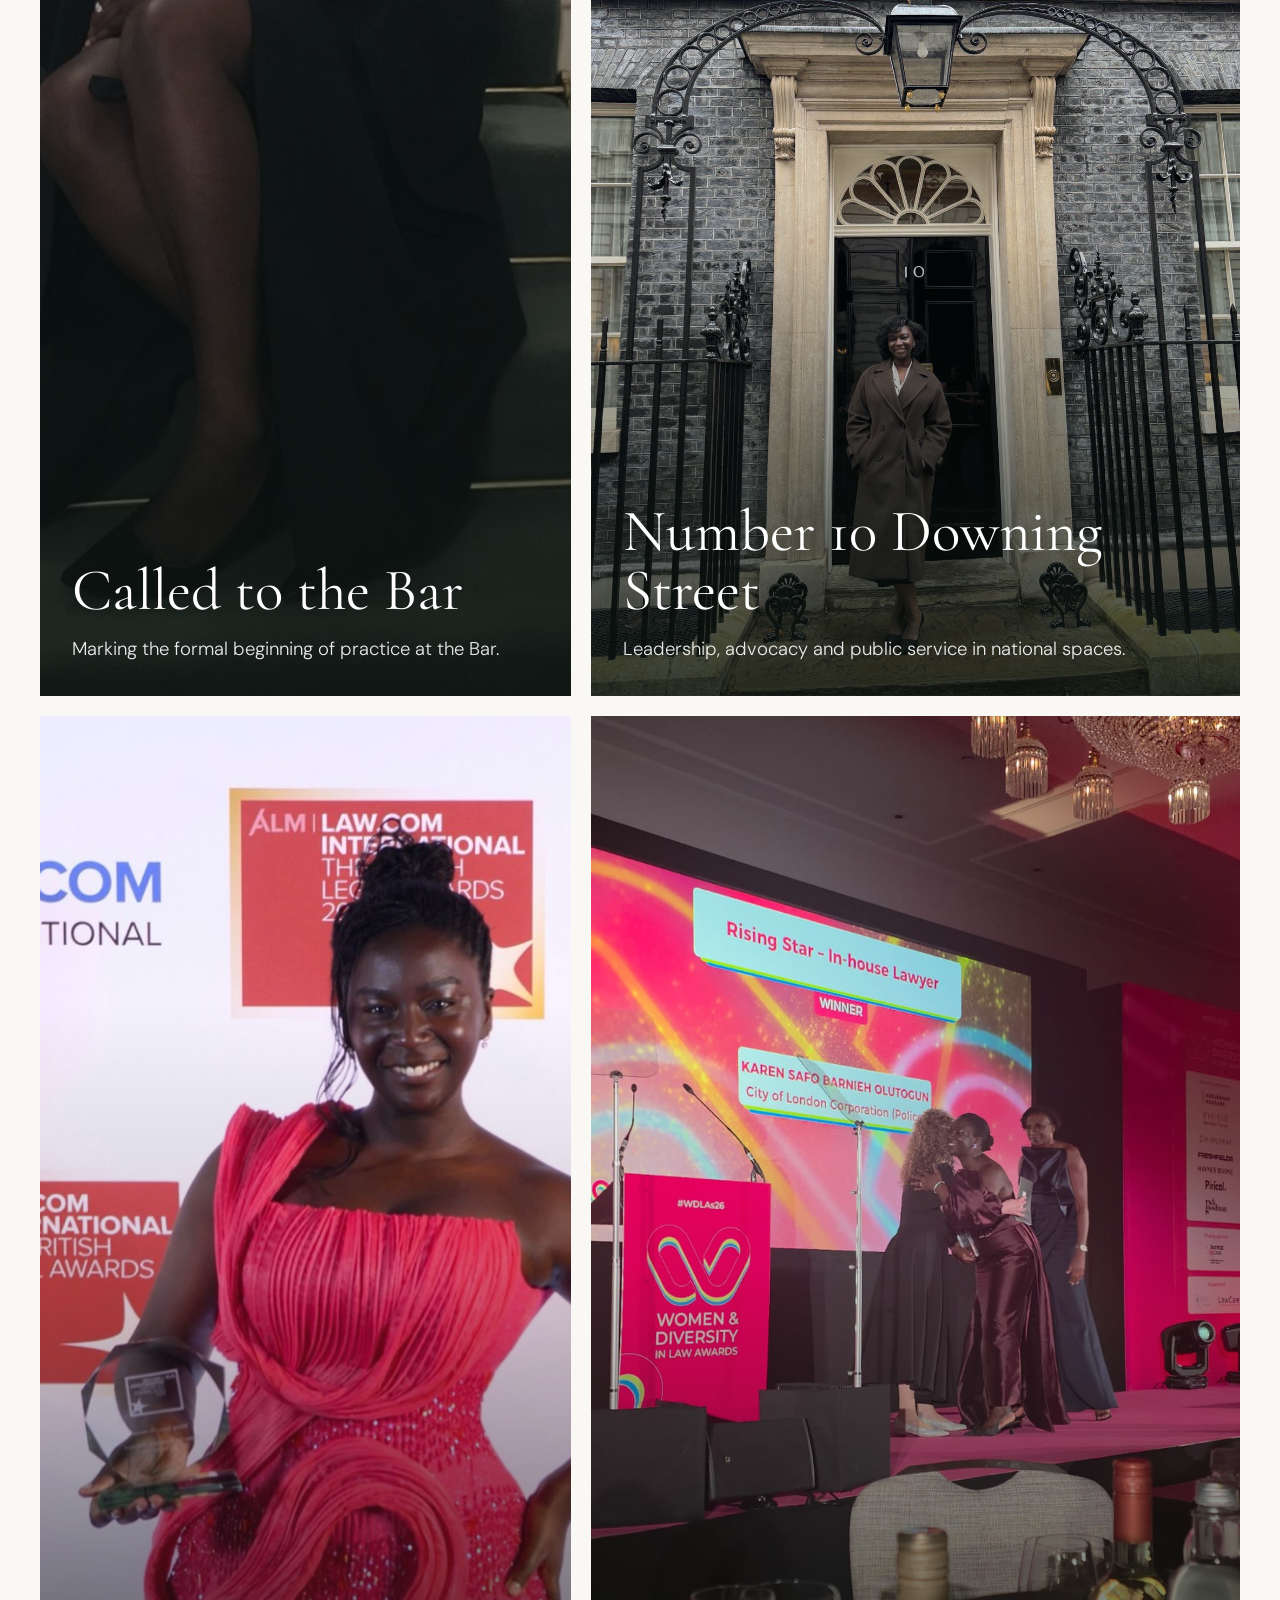
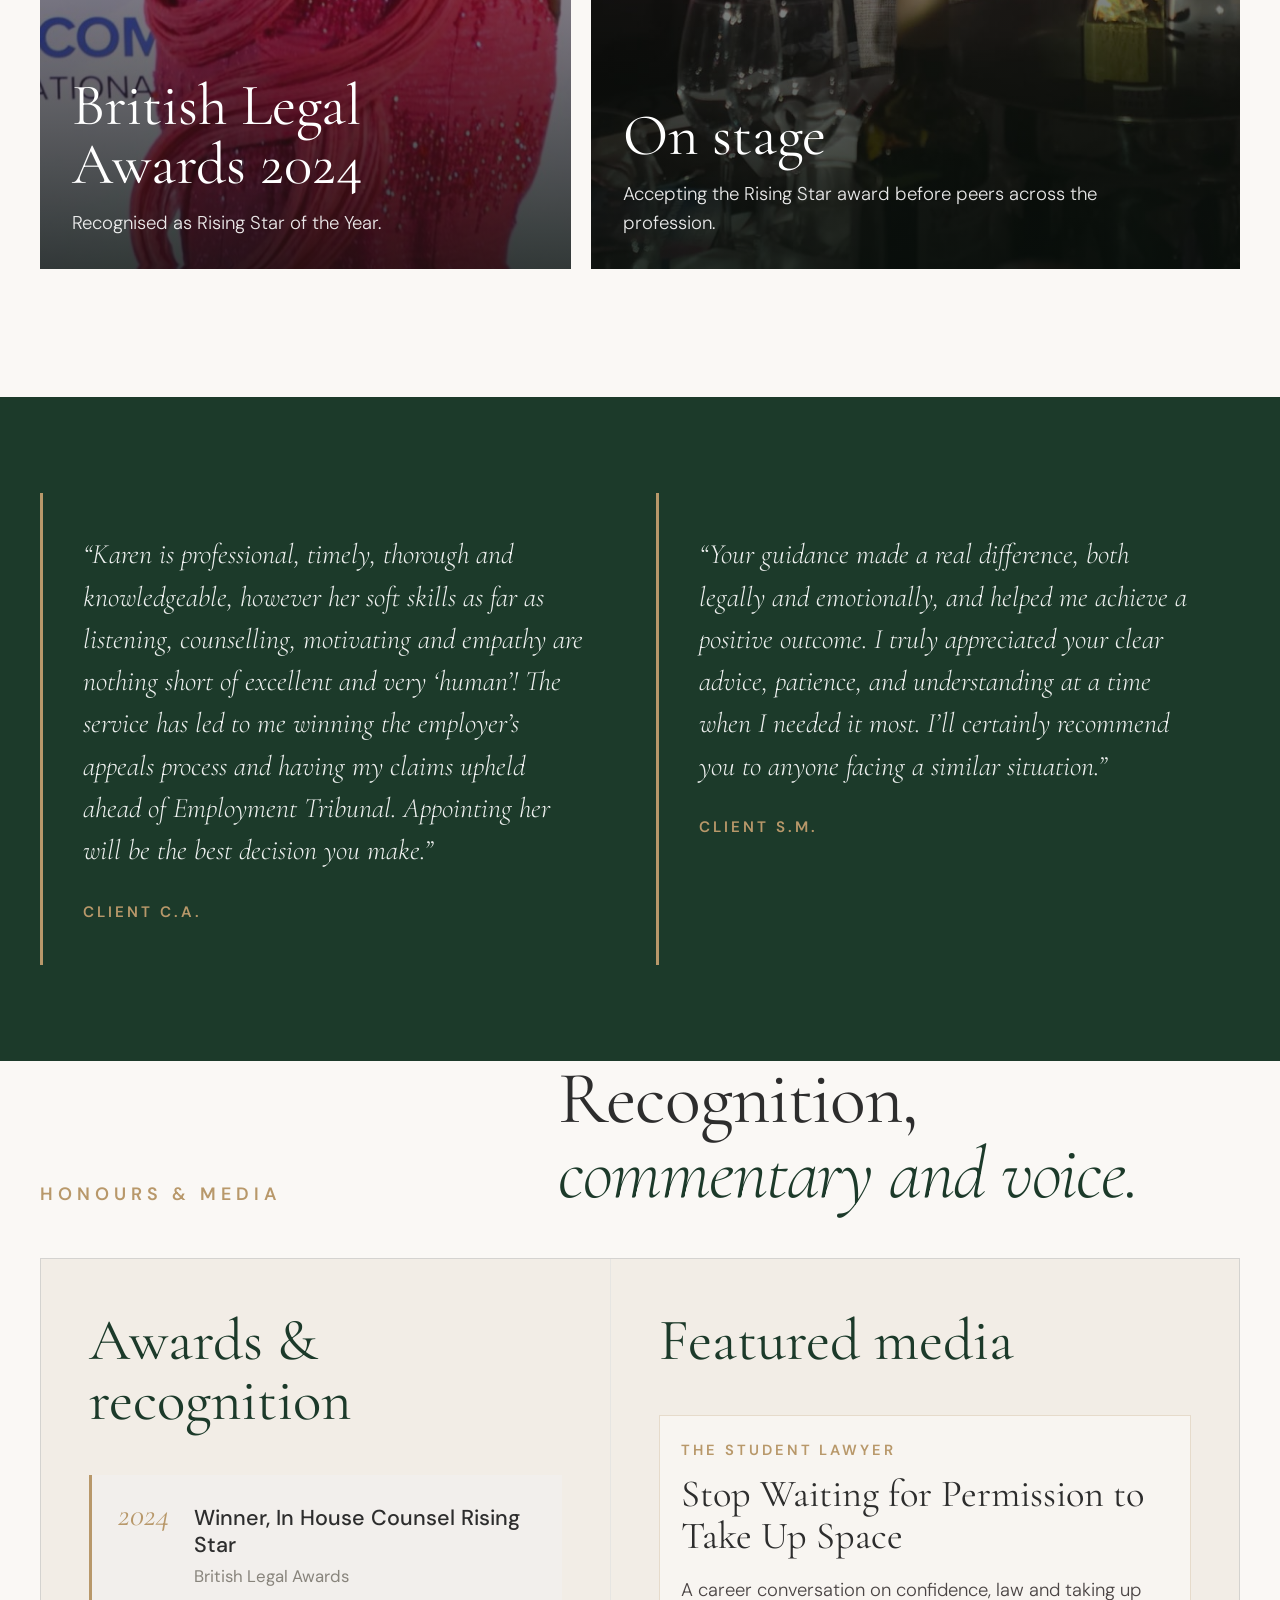
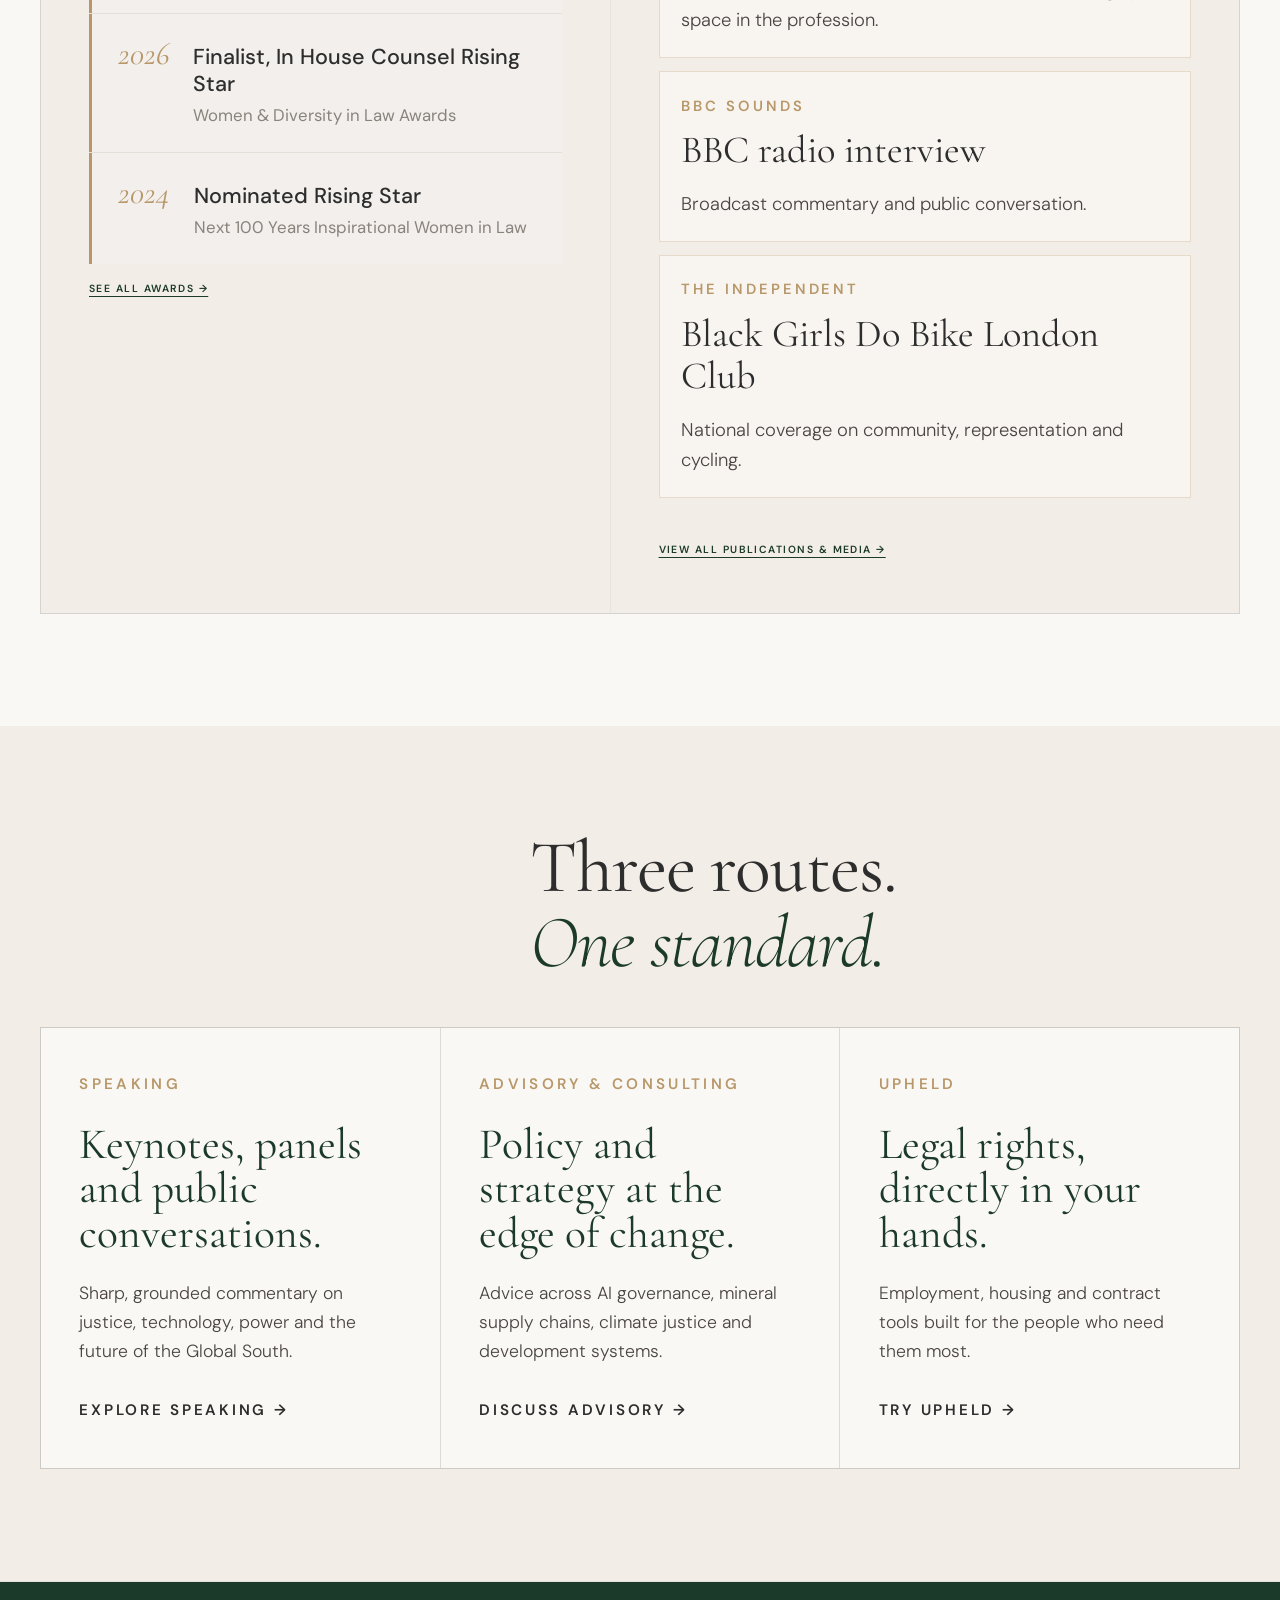
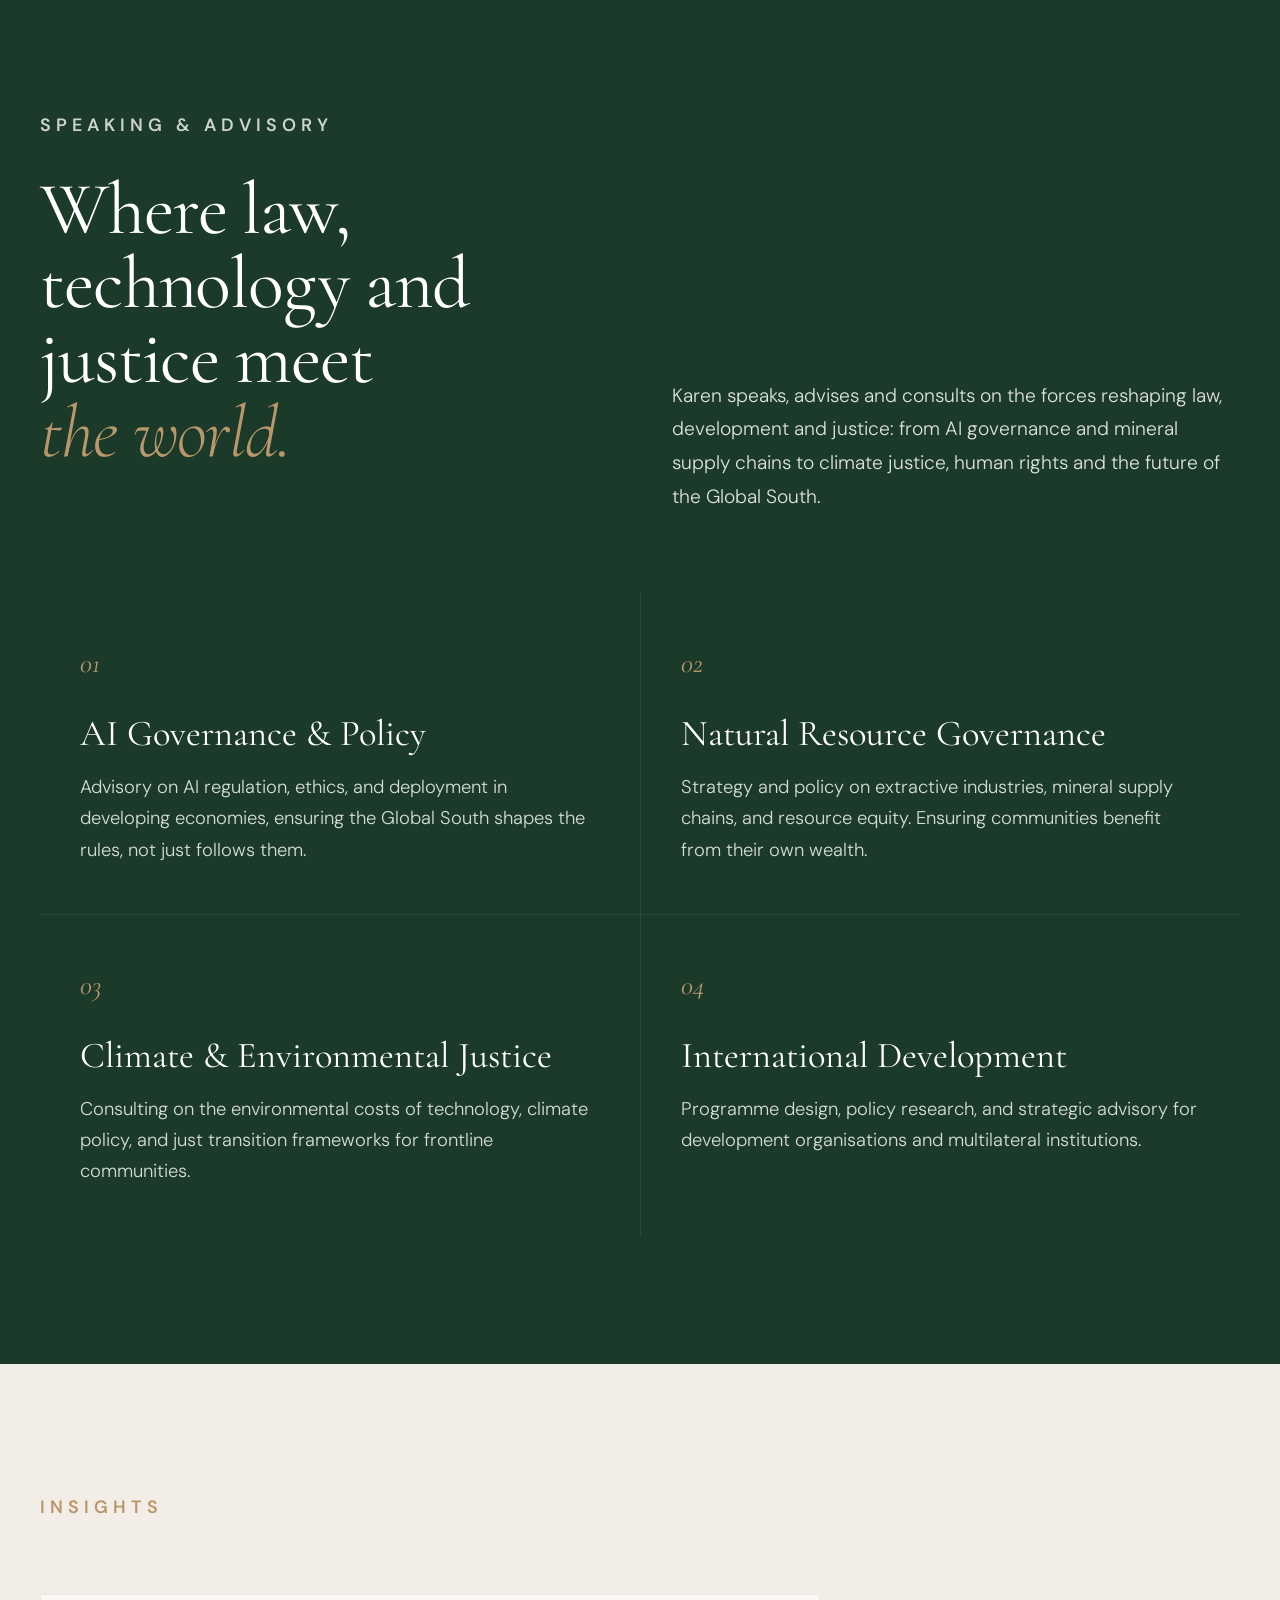
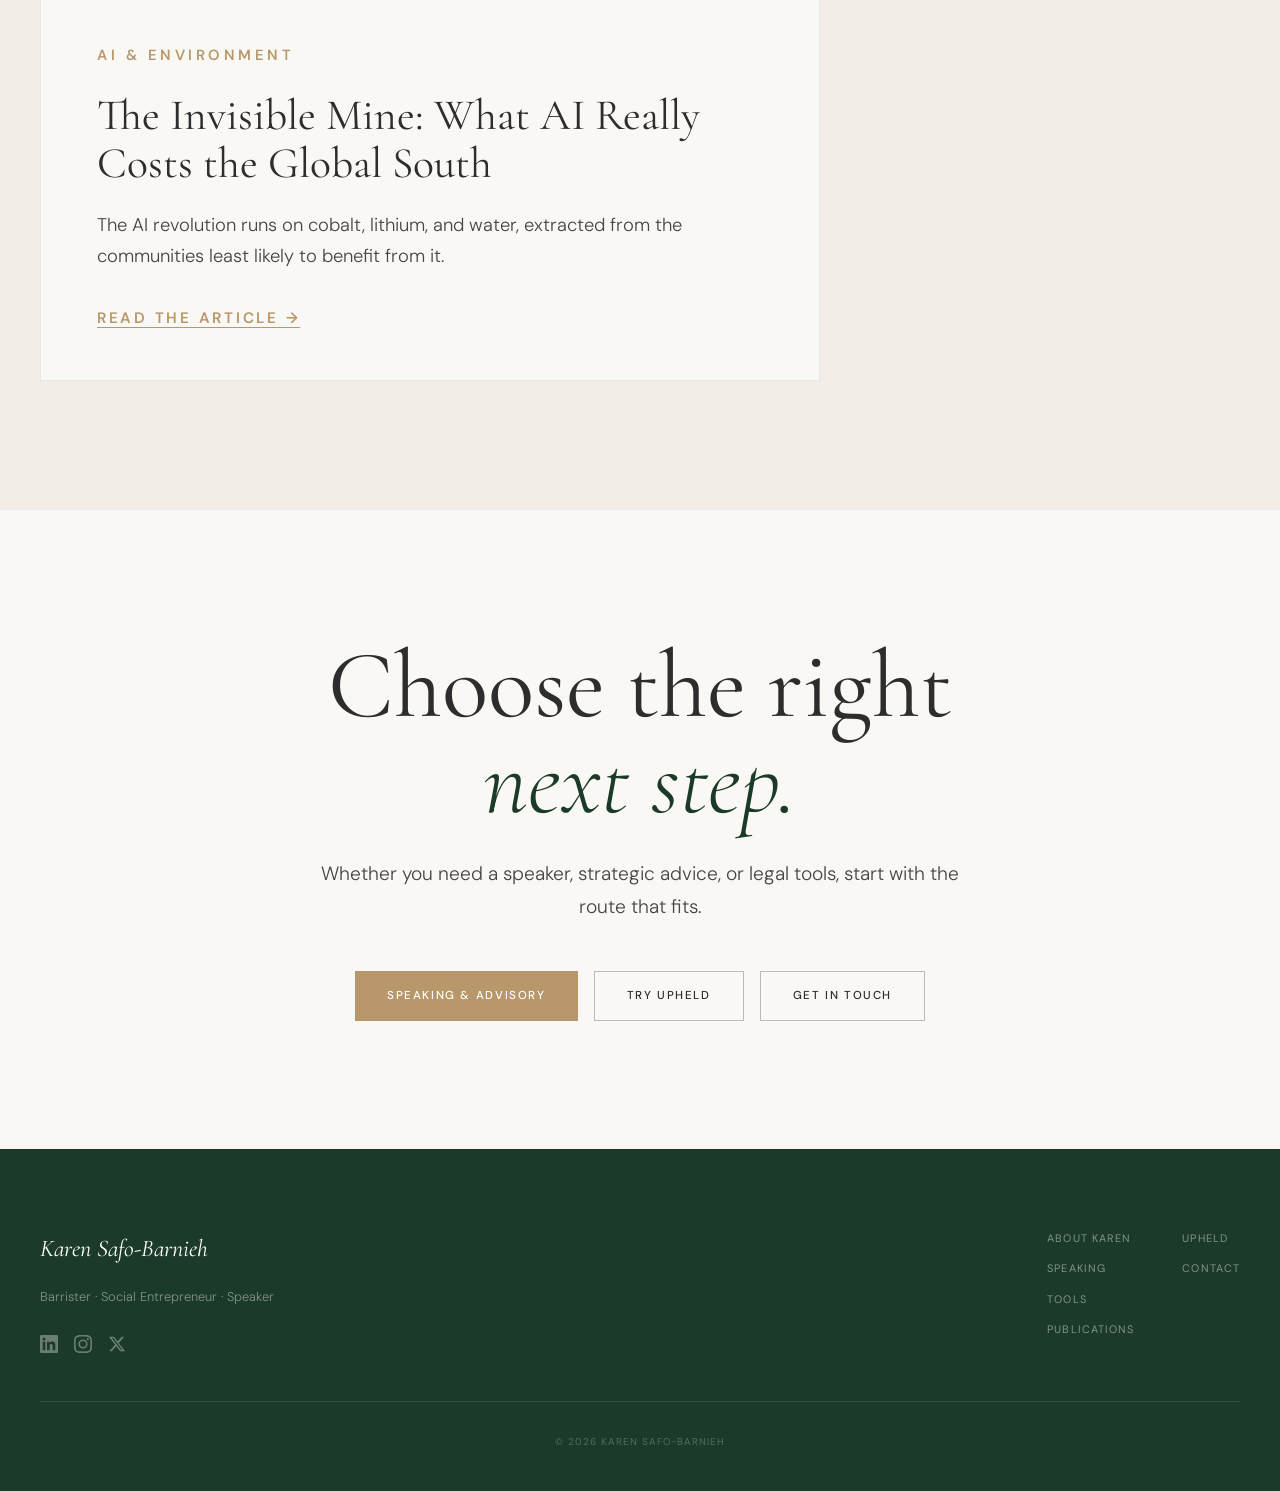
==== commit 09b44f0f: "Add Authority Checker tool under /tools Native legal-tech tool on the site: verifies cited authoriti" ====
--- a/index.html
+++ b/index.html
@@ -99,6 +99,7 @@
                 <li><a href="#work-with-me">Work With Me</a></li>
                 <li><a href="/speaking.html">Speaking</a></li>
                 <li><a href="/schools.html">Schools</a></li>
+                <li><a href="/tools.html">Tools</a></li>
                 <li><a href="mailto:legal@karensafo.com" class="nav-cta">Get in touch</a></li>
             </ul>
         </div>
@@ -468,6 +469,7 @@
                     <div class="footer-col">
                         <a href="/about.html">About Karen</a>
                         <a href="/speaking.html">Speaking</a>
+                        <a href="/tools.html">Tools</a>
                         <a href="/publications.html">Publications</a>
                     </div>
                     <div class="footer-col">
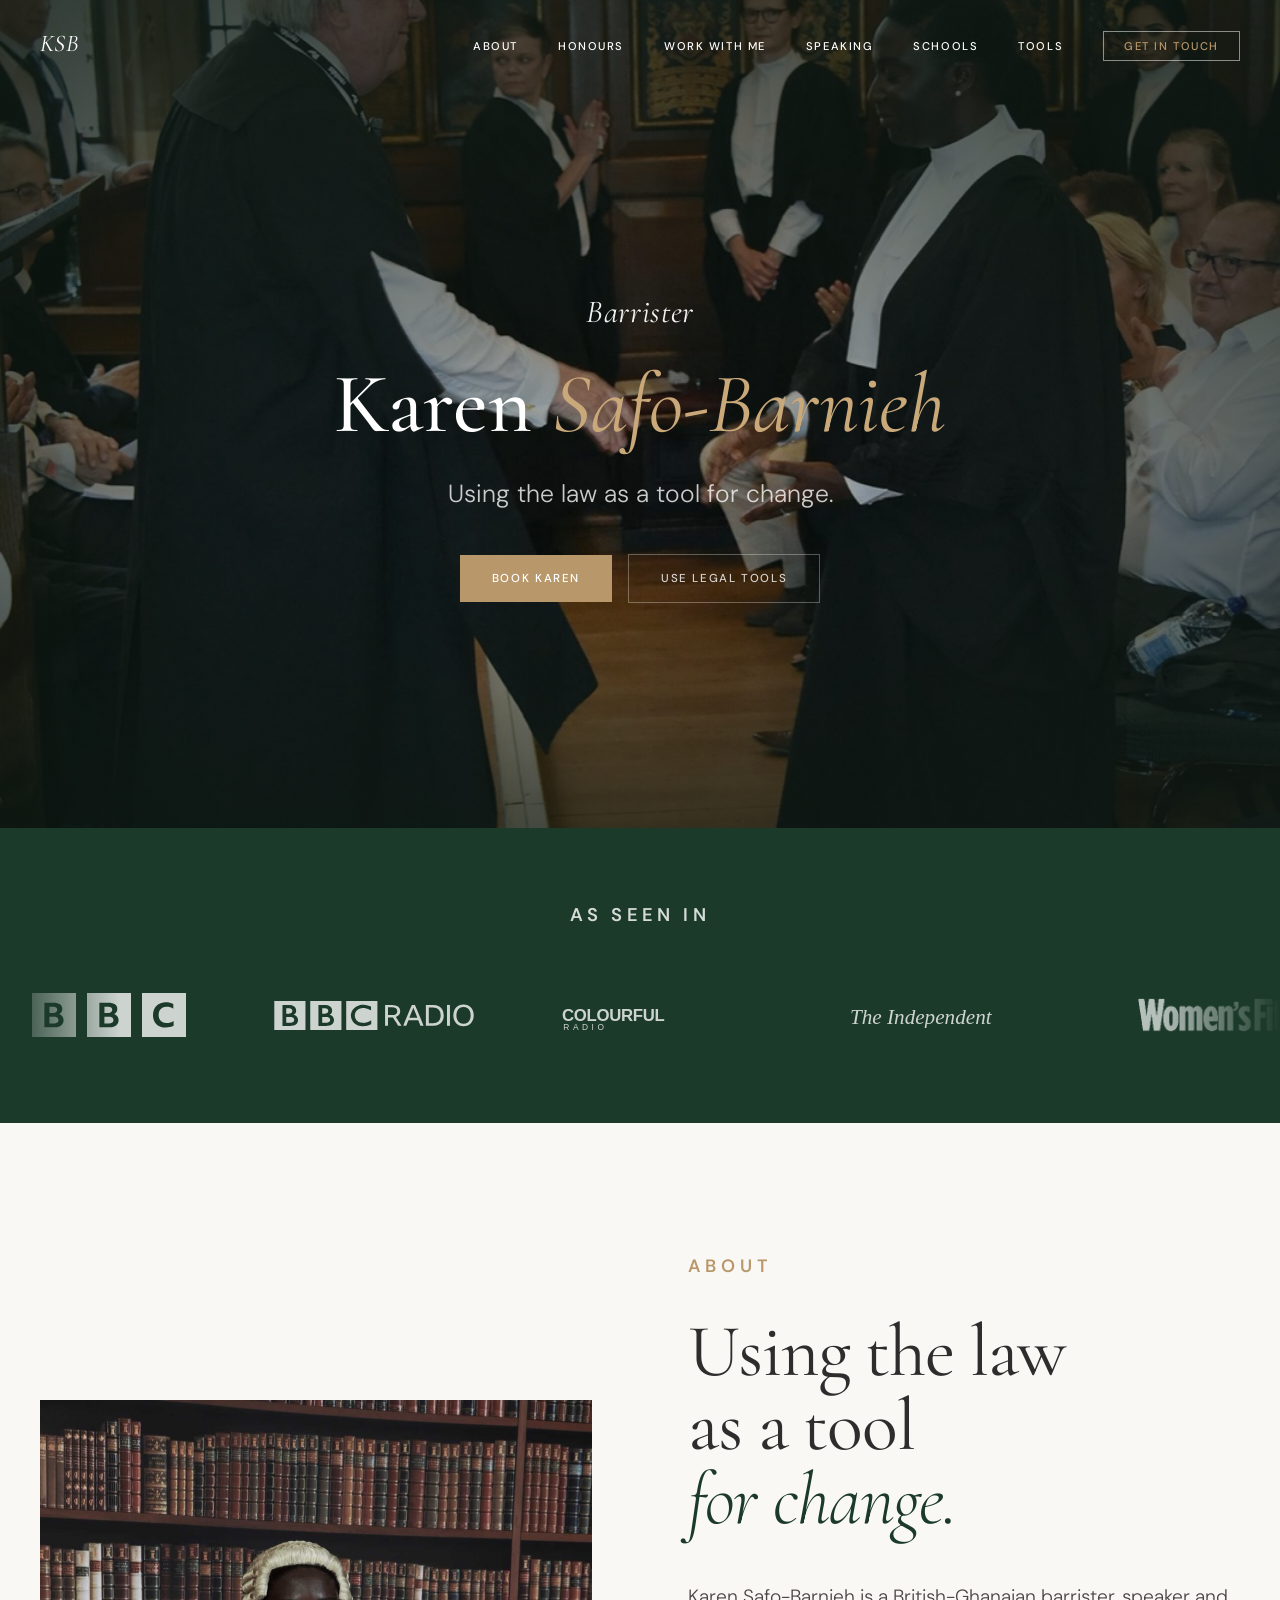
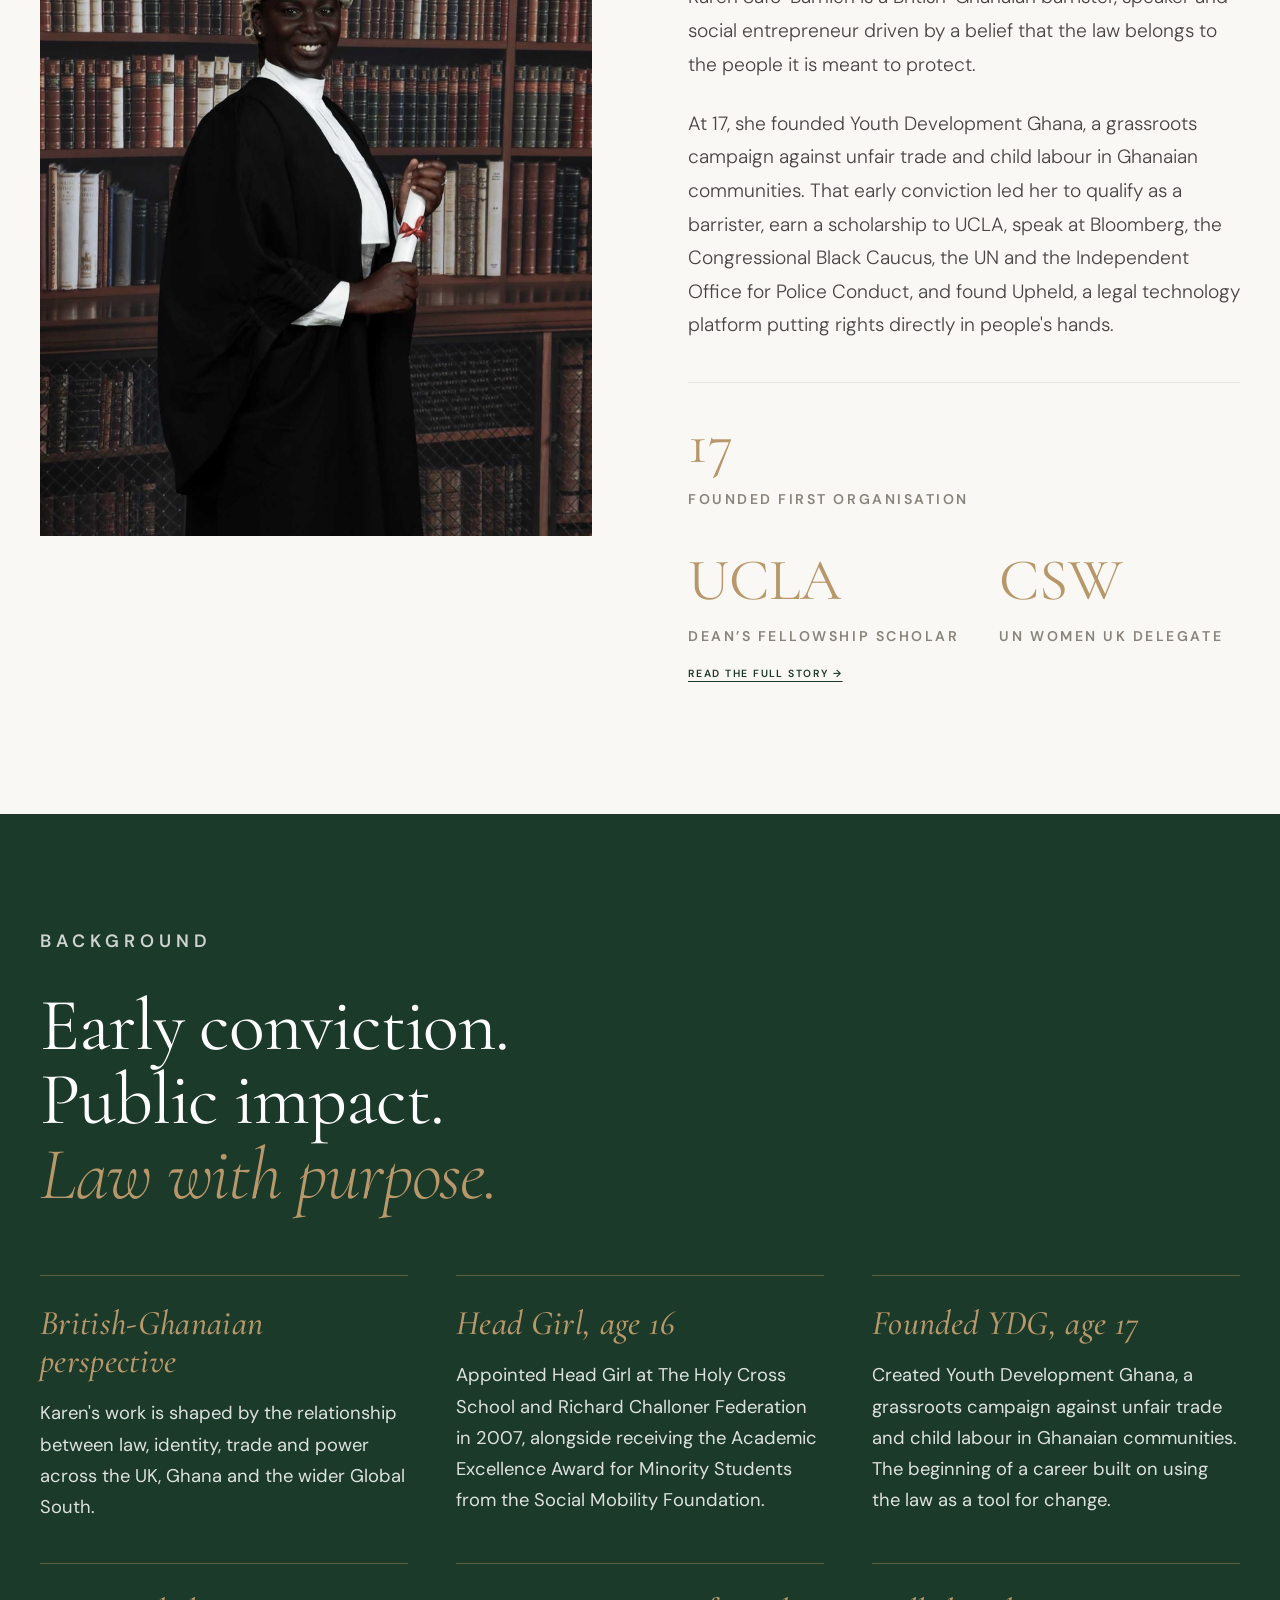
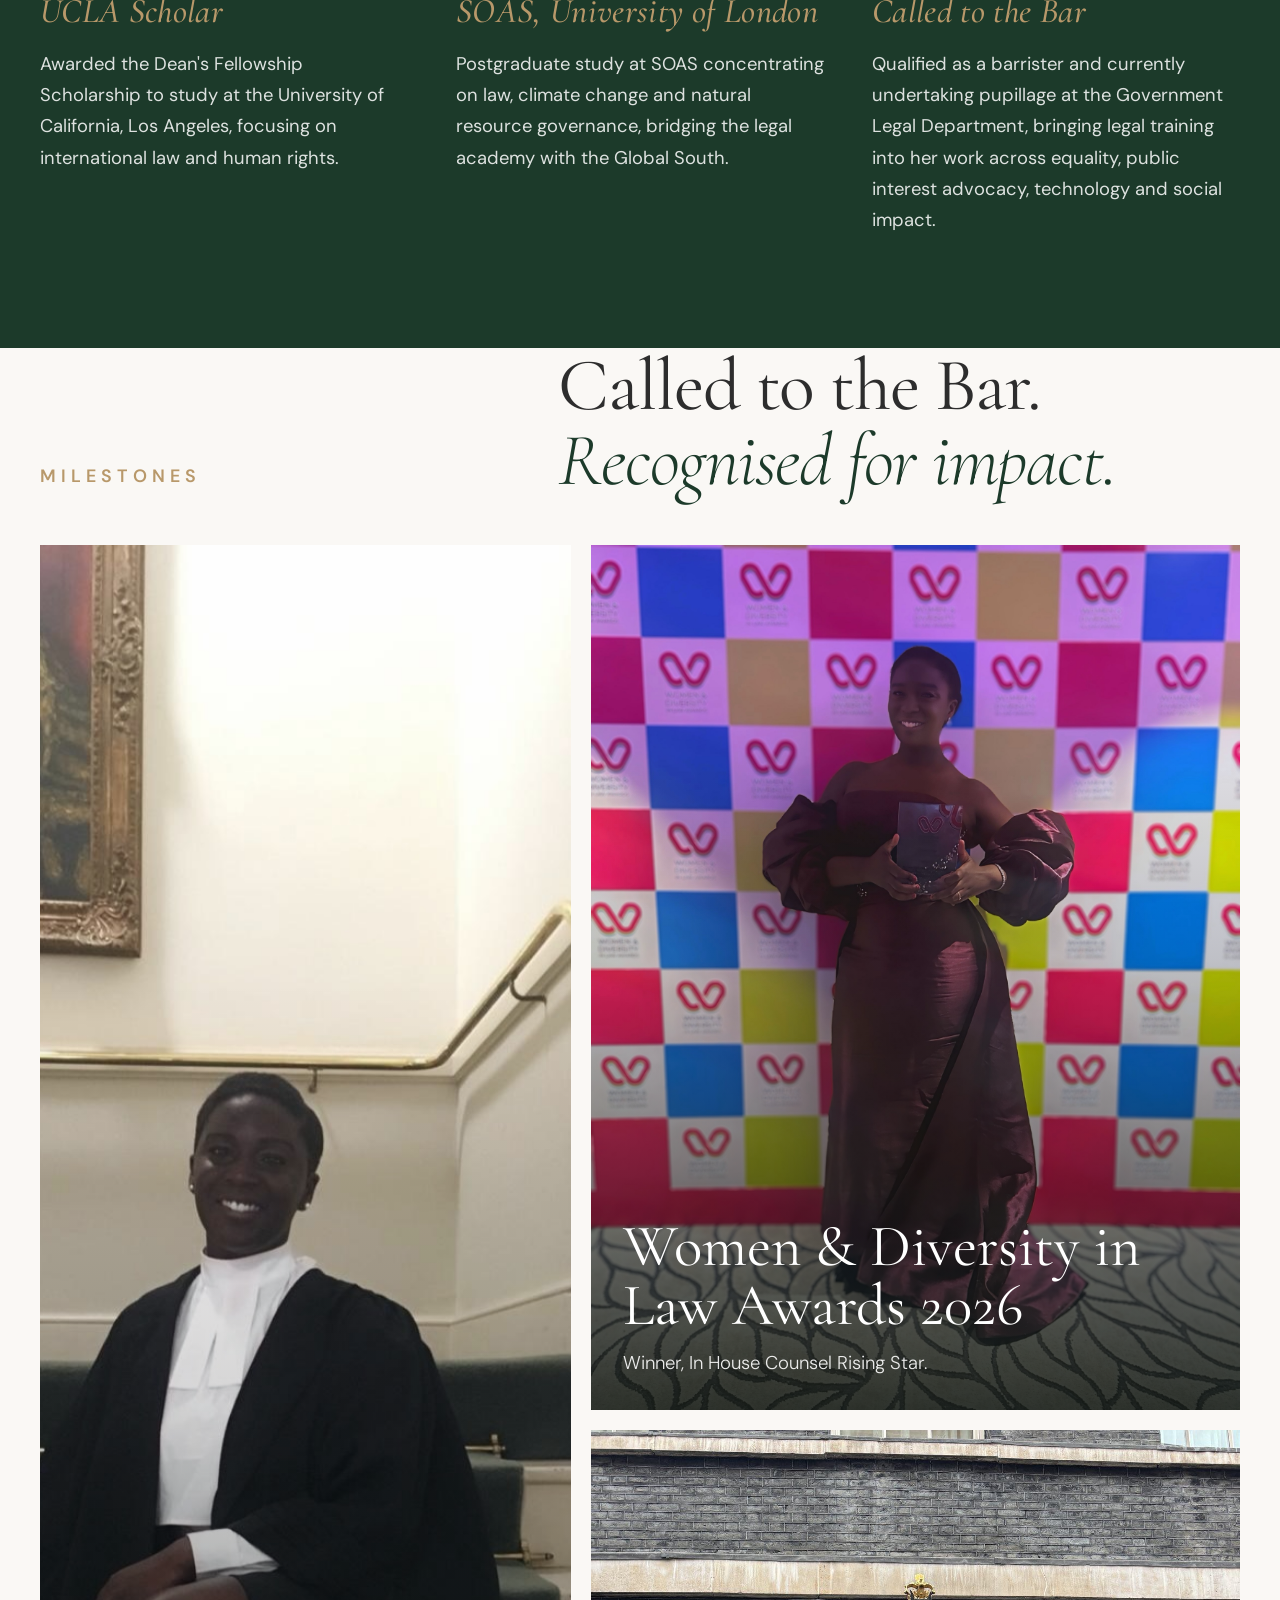
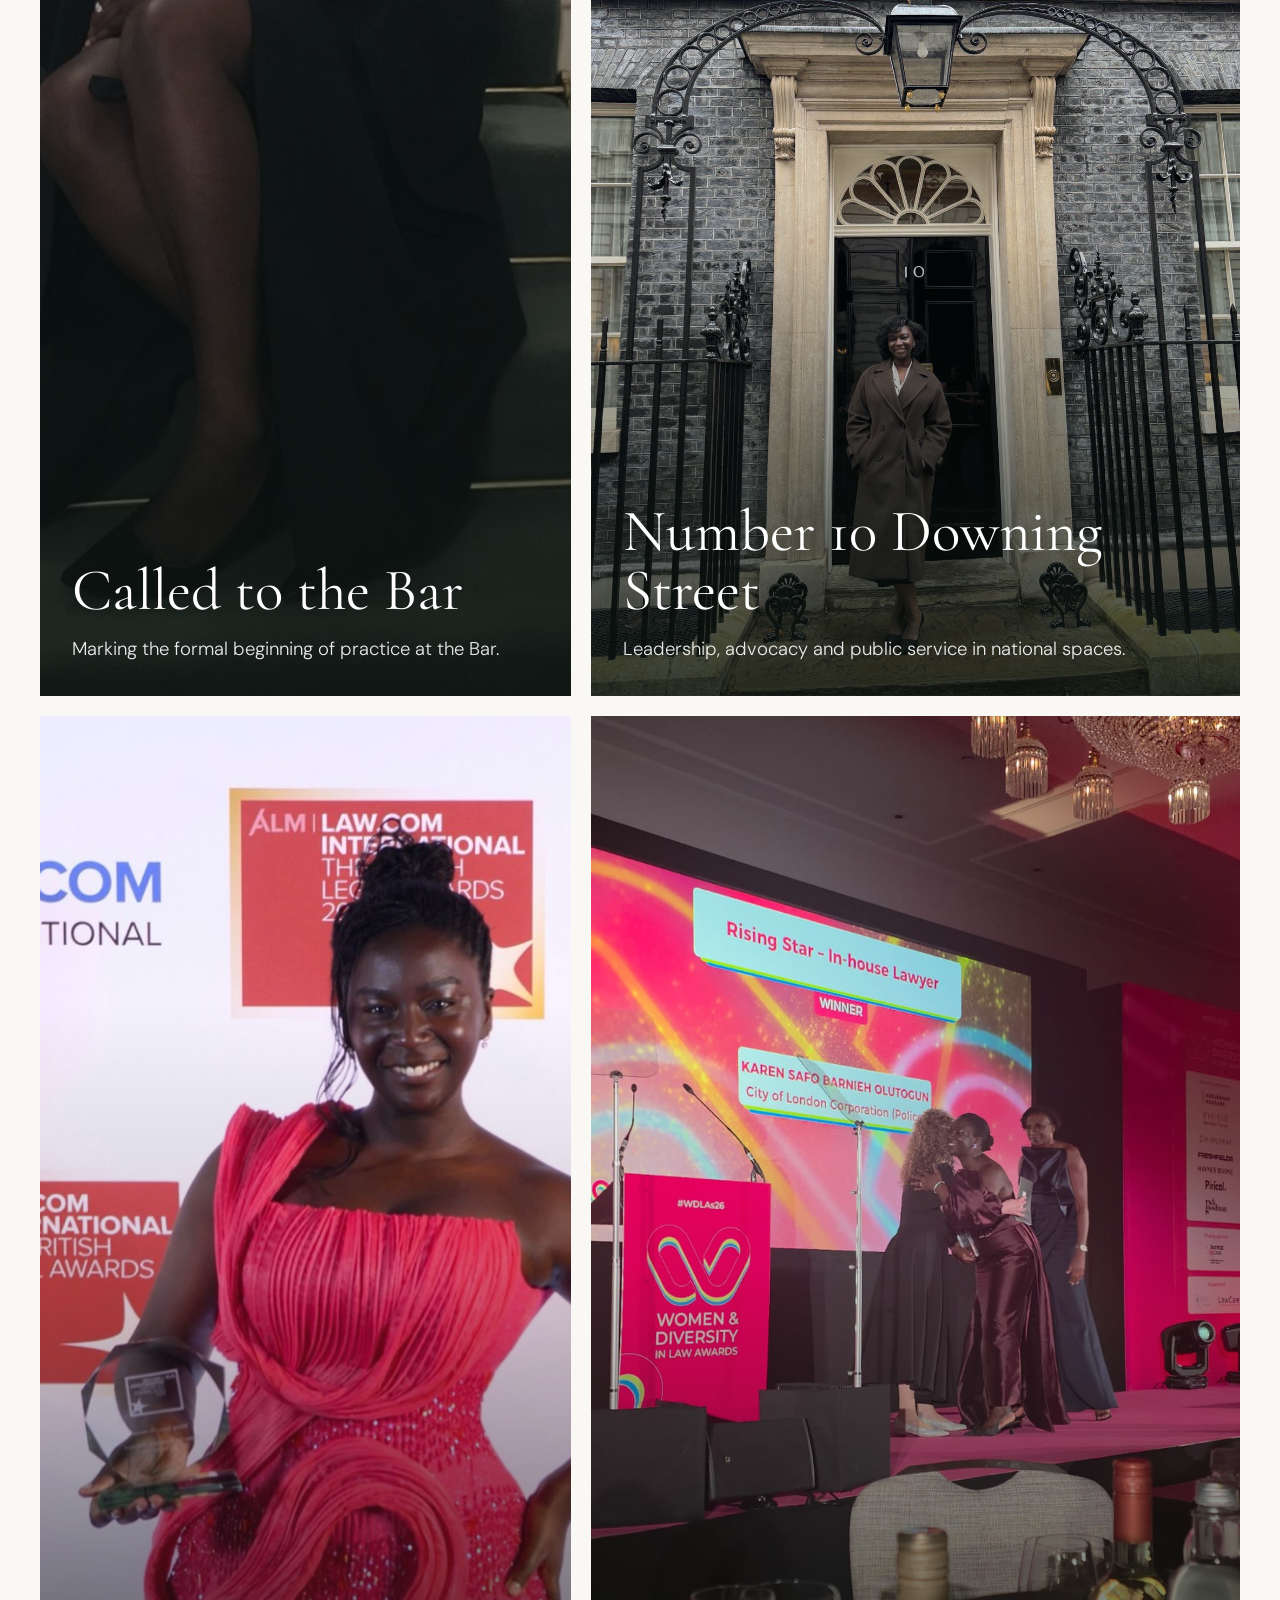
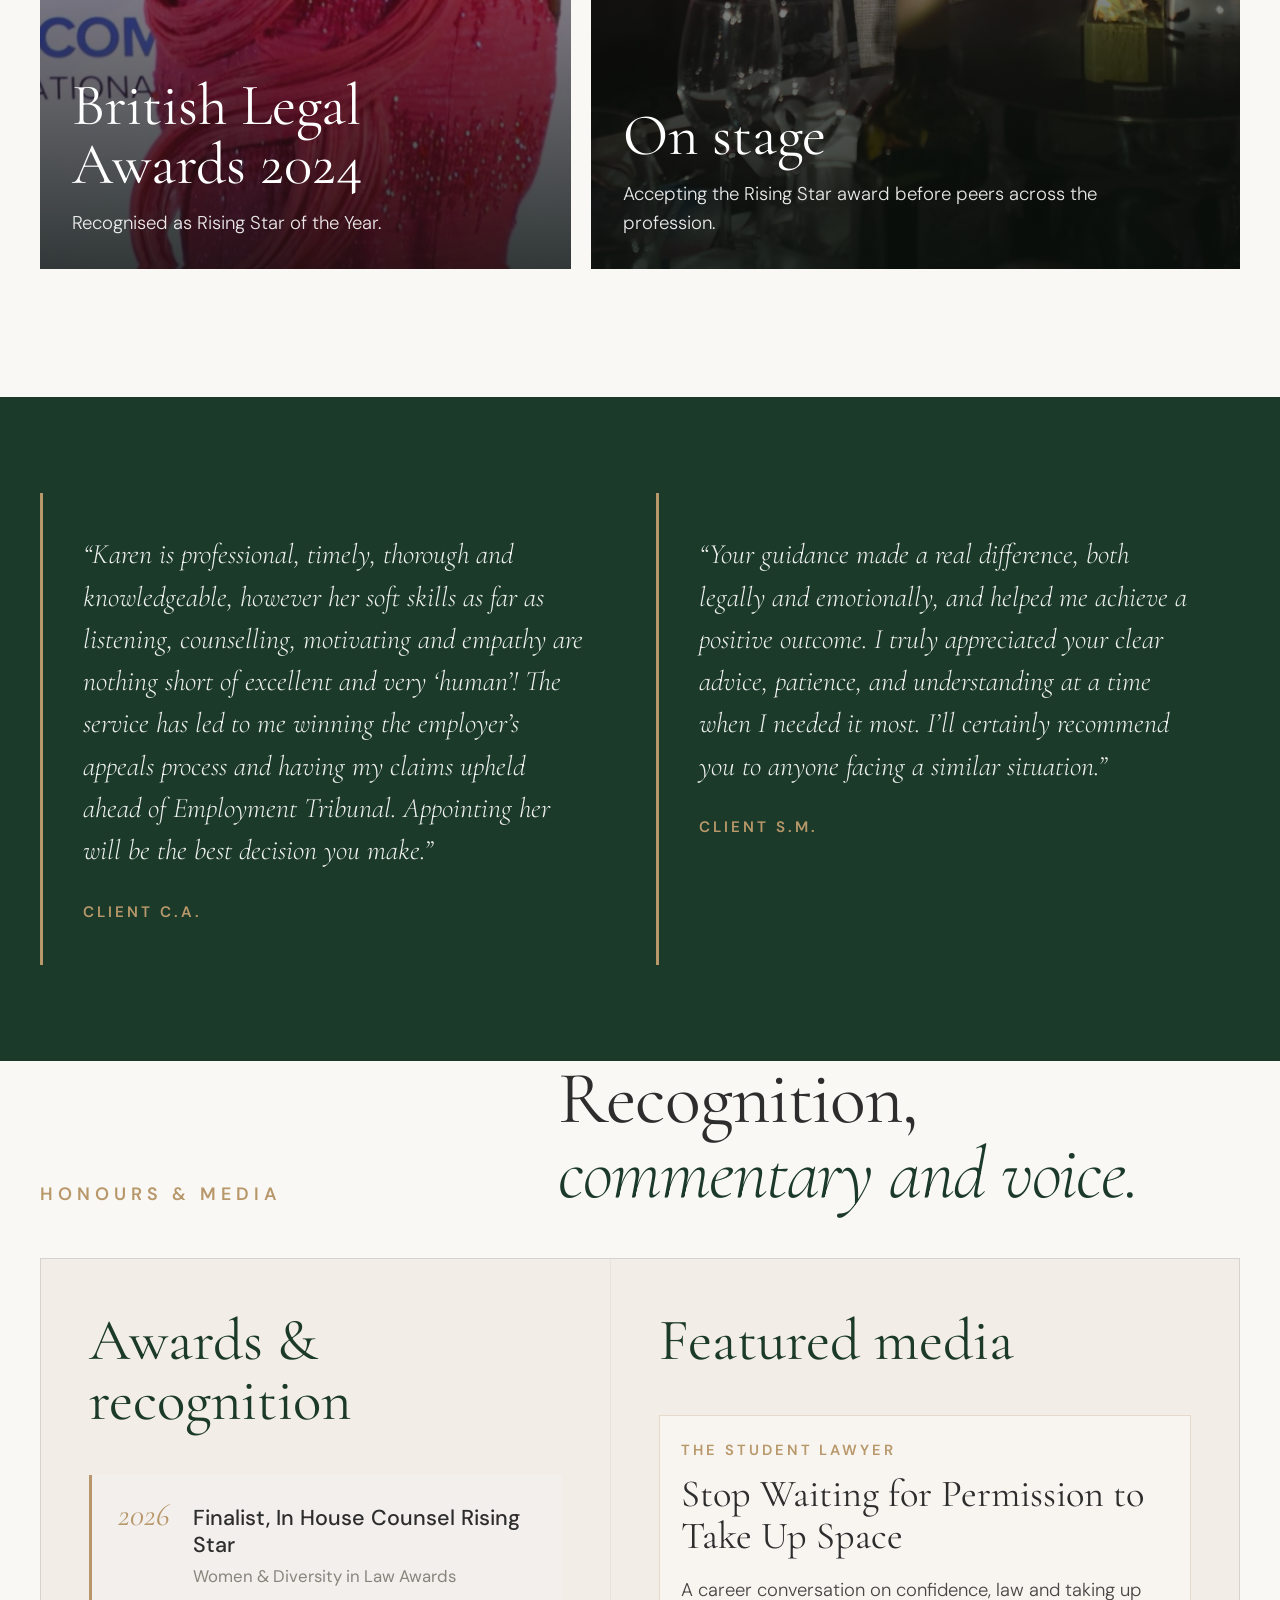
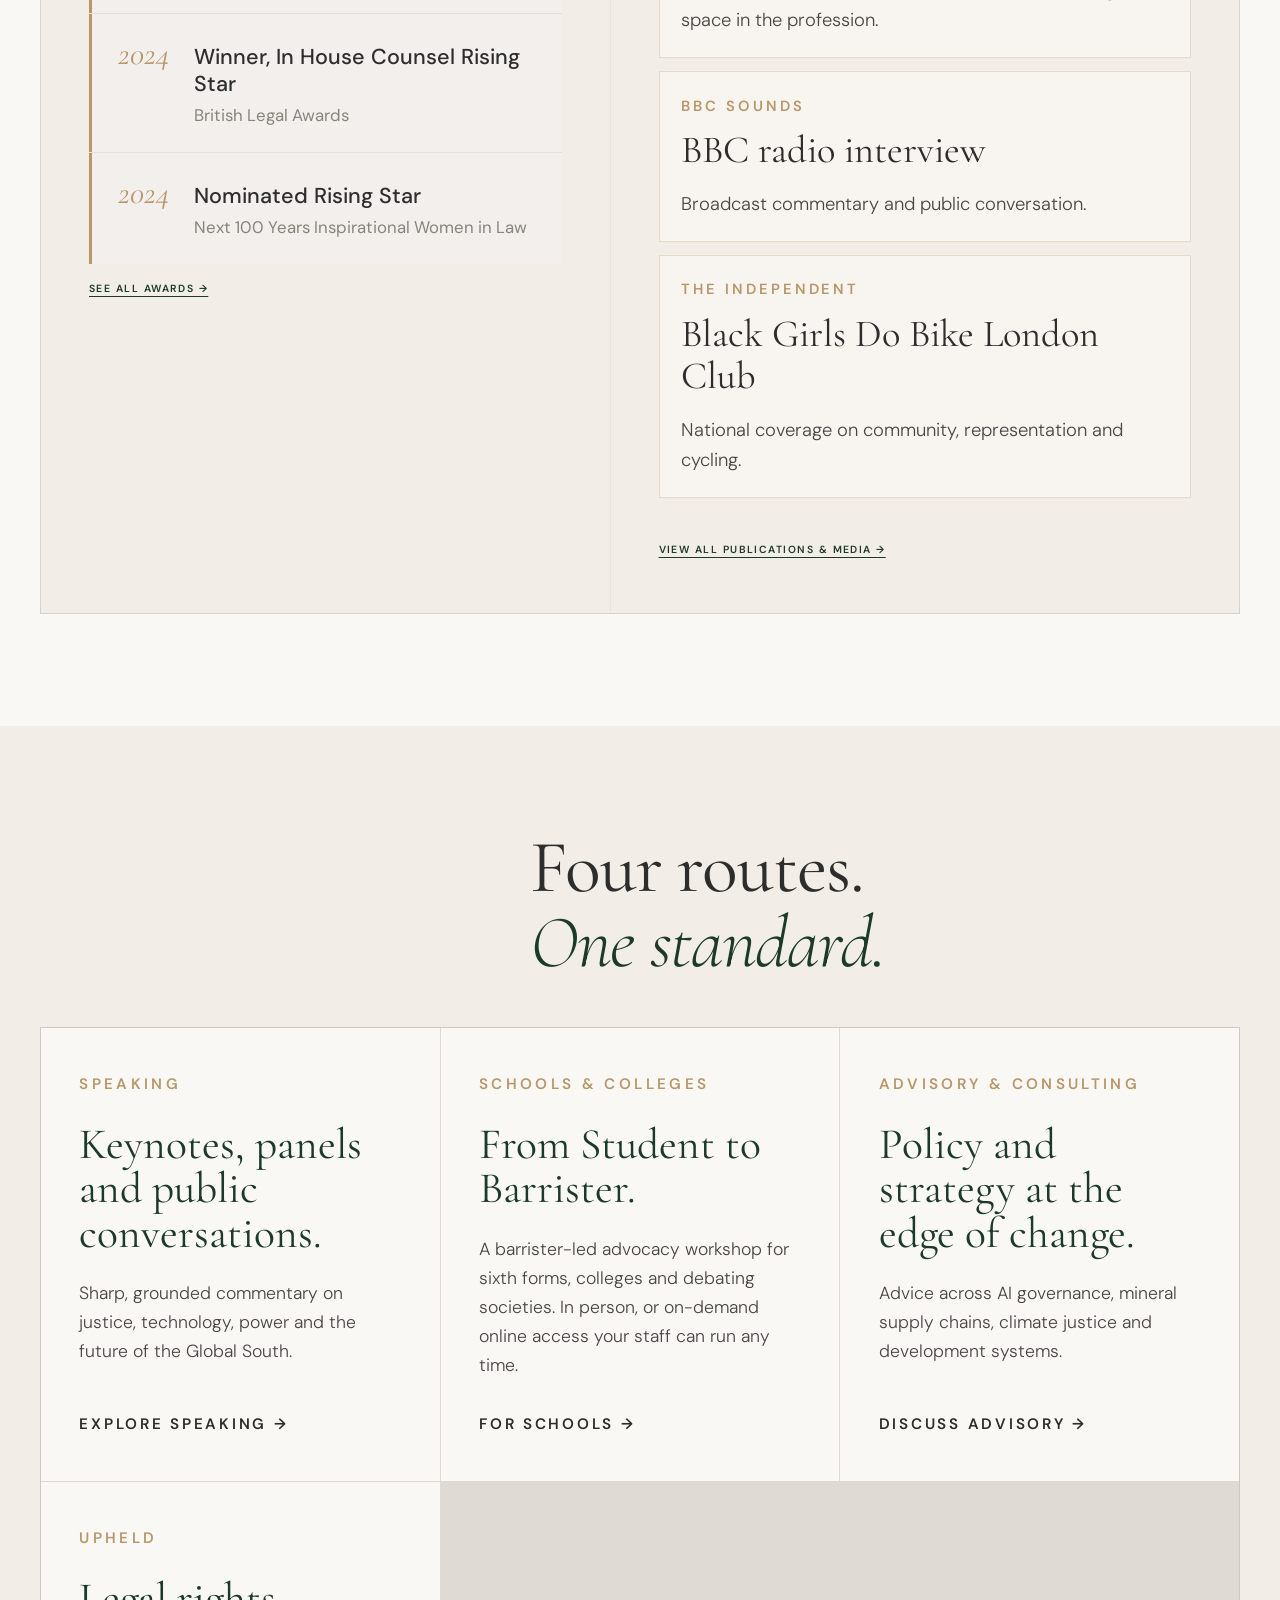
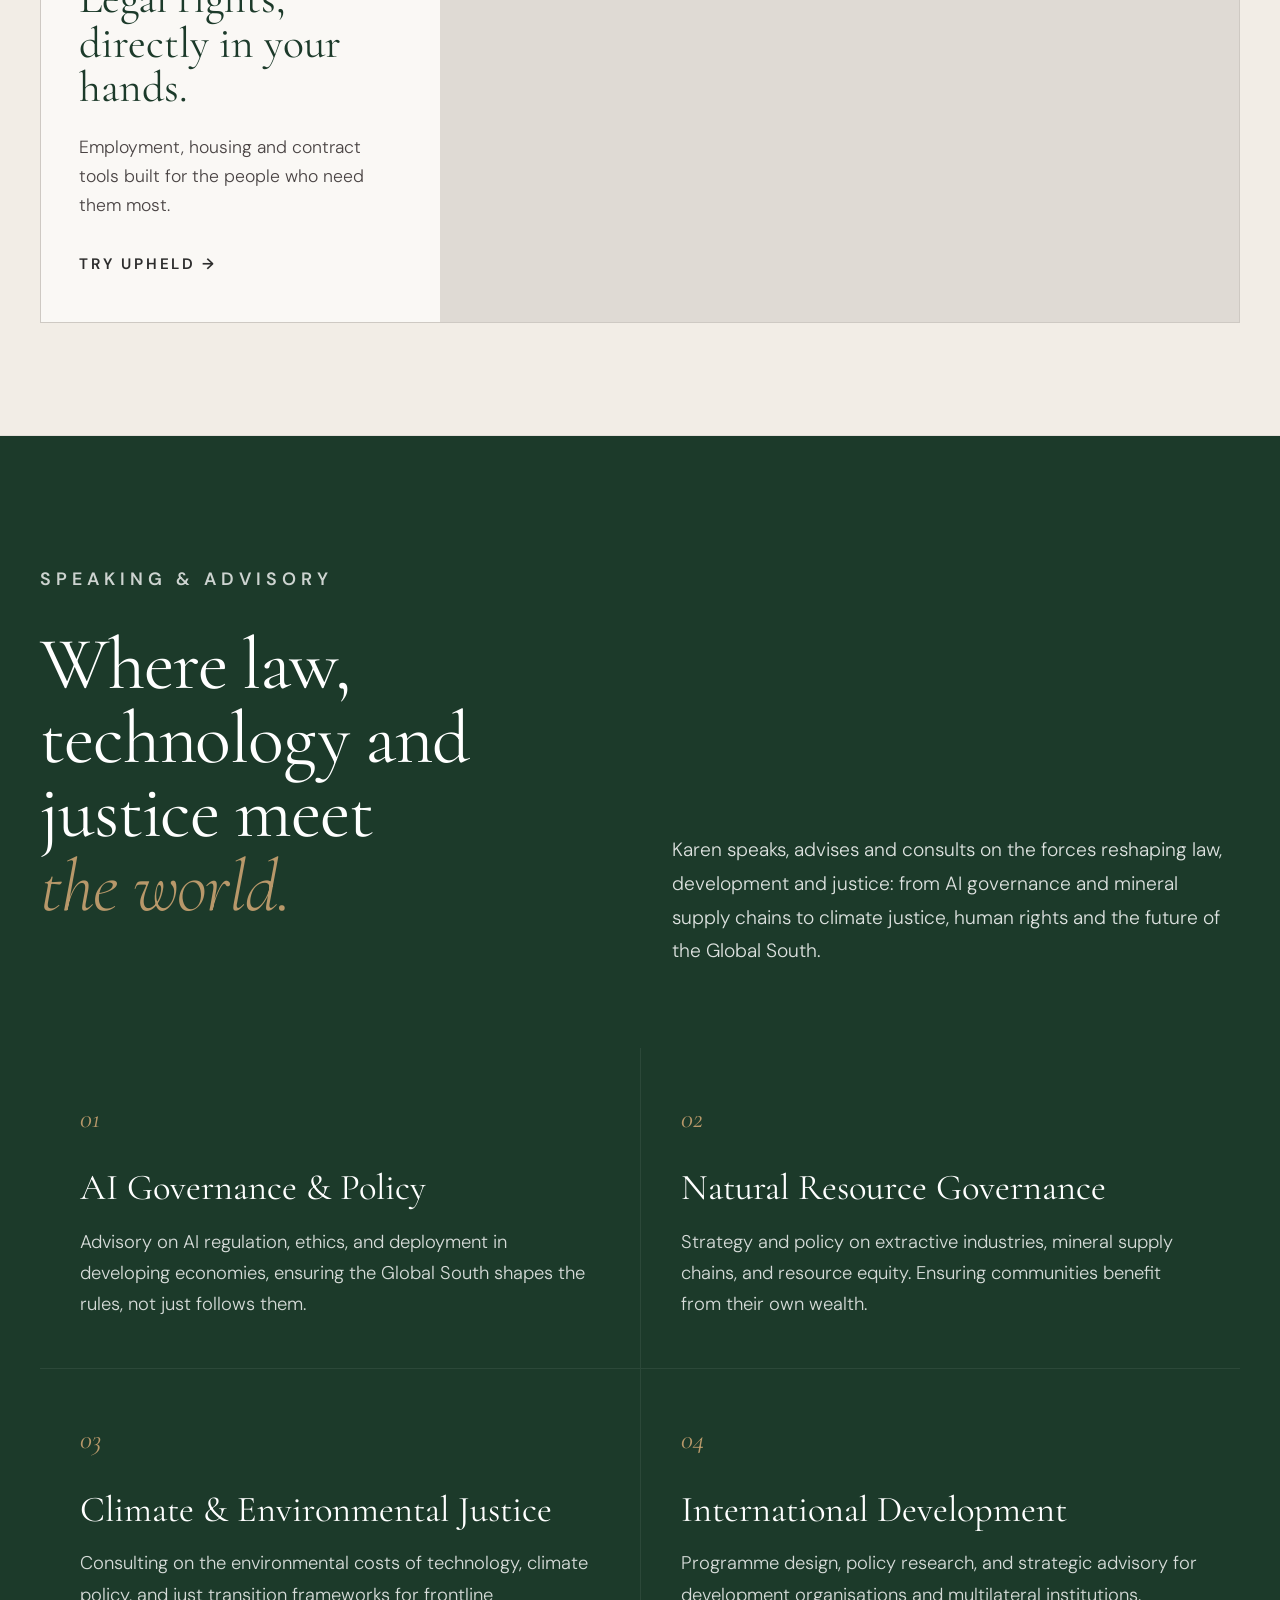
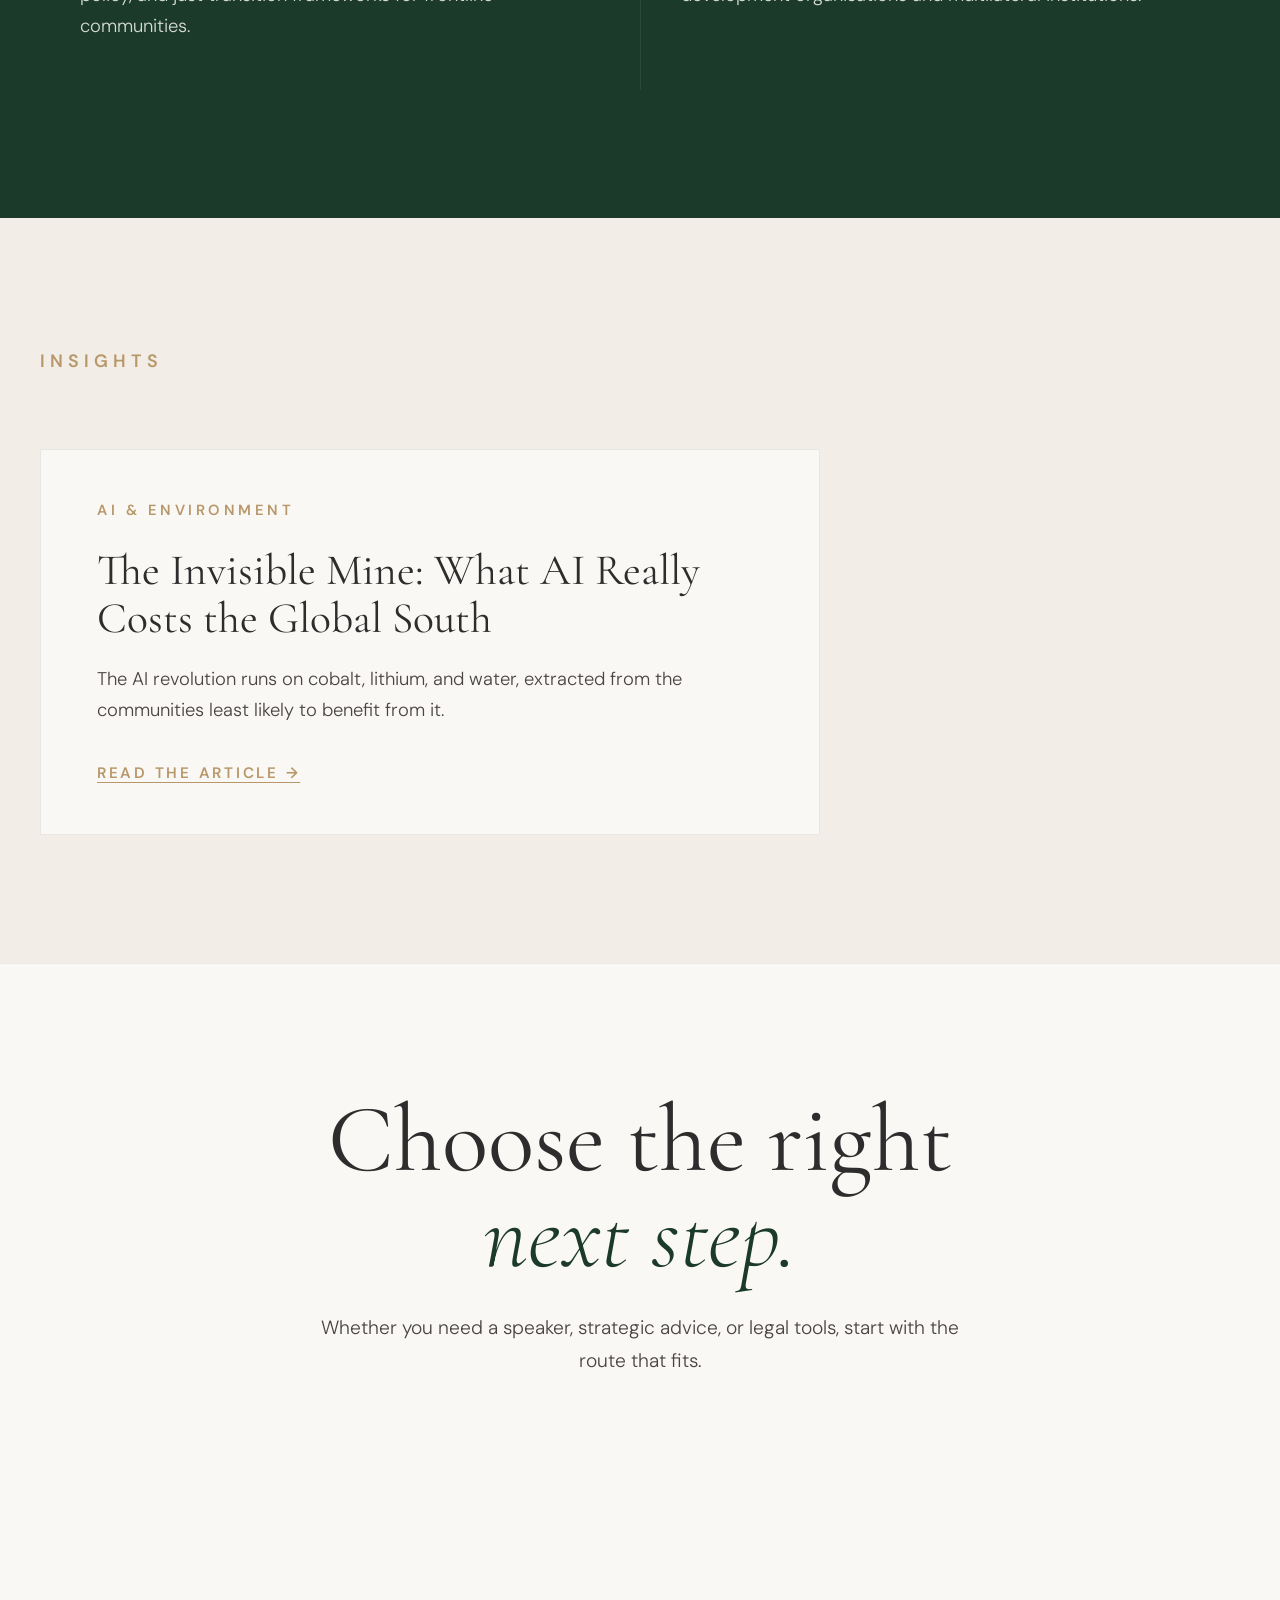
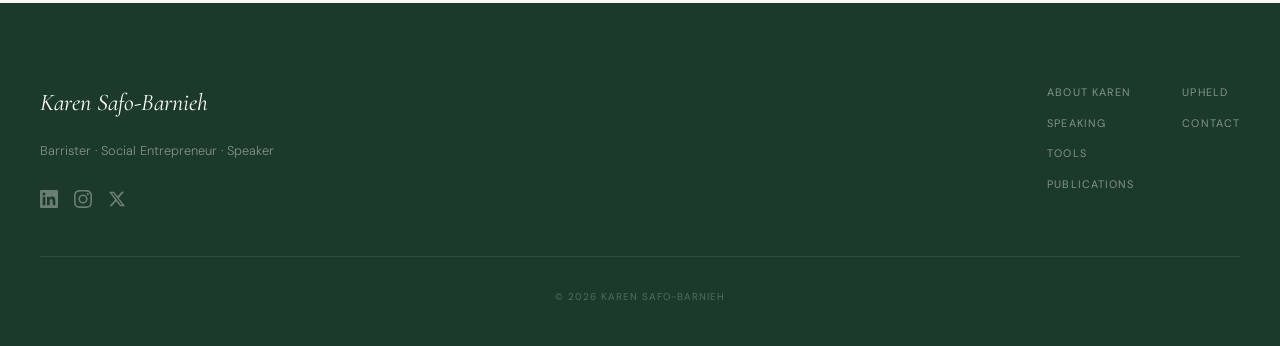
==== commit 35f0dc82: "Schools: fix CTAs (visible email/phone contact block, anchor buttons); feature schools card on homep" ====
--- a/index.html
+++ b/index.html
@@ -60,7 +60,7 @@
         "alumniOf": [
             { "@type": "EducationalOrganization", "name": "University of California, Los Angeles (UCLA)" }
         ],
-        "award": ["Winner, In House Counsel Rising Star - British Legal Awards (2024)", "Finalist, In House Counsel Rising Star - Women & Diversity in Law Awards (2026)", "Nominated Rising Star - Next 100 Years Inspirational Women in Law Awards (2024)", "High Commendation, Deal Team - City of London Police (2024)", "30 Under 30 Future of Ghana Leader (2018)", "Britain's Future Leaders - Top 100 (2017)", "Dean's Fellowship Award - UCLA (2012)", "Academic Excellence Award - Social Mobility Foundation (2007)"],
+        "award": ["Finalist, In House Counsel Rising Star - Women & Diversity in Law Awards (2026)", "Winner, In House Counsel Rising Star - British Legal Awards (2024)", "Nominated Rising Star - Next 100 Years Inspirational Women in Law Awards (2024)", "High Commendation, Deal Team - City of London Police (2024)", "30 Under 30 Future of Ghana Leader (2018)", "Britain's Future Leaders - Top 100 (2017)", "Dean's Fellowship Award - UCLA (2012)", "Academic Excellence Award - Social Mobility Foundation (2007)"],
         "founder": [
             { "@type": "Organization", "name": "Youth Development Ghana" },
             { "@type": "Organization", "name": "Upheld", "url": "https://upheld.co.uk" }
@@ -307,14 +307,14 @@
                     <h3>Awards &amp; recognition</h3>
                     <div class="awards-grid">
                         <div class="award-tile award-tile-featured">
+                            <span class="award-year">2026</span>
+                            <strong>Finalist, In House Counsel Rising Star</strong>
+                            <span class="award-org">Women &amp; Diversity in Law Awards</span>
+                        </div>
+                        <div class="award-tile award-tile-featured">
                             <span class="award-year">2024</span>
                             <strong>Winner, In House Counsel Rising Star</strong>
                             <span class="award-org">British Legal Awards</span>
-                        </div>
-                        <div class="award-tile award-tile-featured">
-                            <span class="award-year">2026</span>
-                            <strong>Finalist, In House Counsel Rising Star</strong>
-                            <span class="award-org">Women &amp; Diversity in Law Awards</span>
                         </div>
                         <div class="award-tile award-tile-featured">
                             <span class="award-year">2024</span>
@@ -355,7 +355,7 @@
             <div class="work-header">
                 <span class="section-label reveal">Work with Karen</span>
                 <h2 class="section-heading reveal">
-                    Three routes.<br><em>One standard.</em>
+                    Four routes.<br><em>One standard.</em>
                 </h2>
             </div>
             <div class="work-grid">
@@ -364,6 +364,12 @@
                     <h3>Keynotes, panels and public conversations.</h3>
                     <p>Sharp, grounded commentary on justice, technology, power and the future of the Global South.</p>
                     <span class="work-card-link">Explore speaking &rarr;</span>
+                </a>
+                <a href="/schools.html" class="work-card reveal">
+                    <span class="work-card-kicker">Schools &amp; colleges</span>
+                    <h3>From Student to Barrister.</h3>
+                    <p>A barrister-led advocacy workshop for sixth forms, colleges and debating societies. In person, or on-demand online access your staff can run any time.</p>
+                    <span class="work-card-link">For schools &rarr;</span>
                 </a>
                 <a href="/speaking.html#advisory" class="work-card reveal">
                     <span class="work-card-kicker">Advisory &amp; consulting</span>
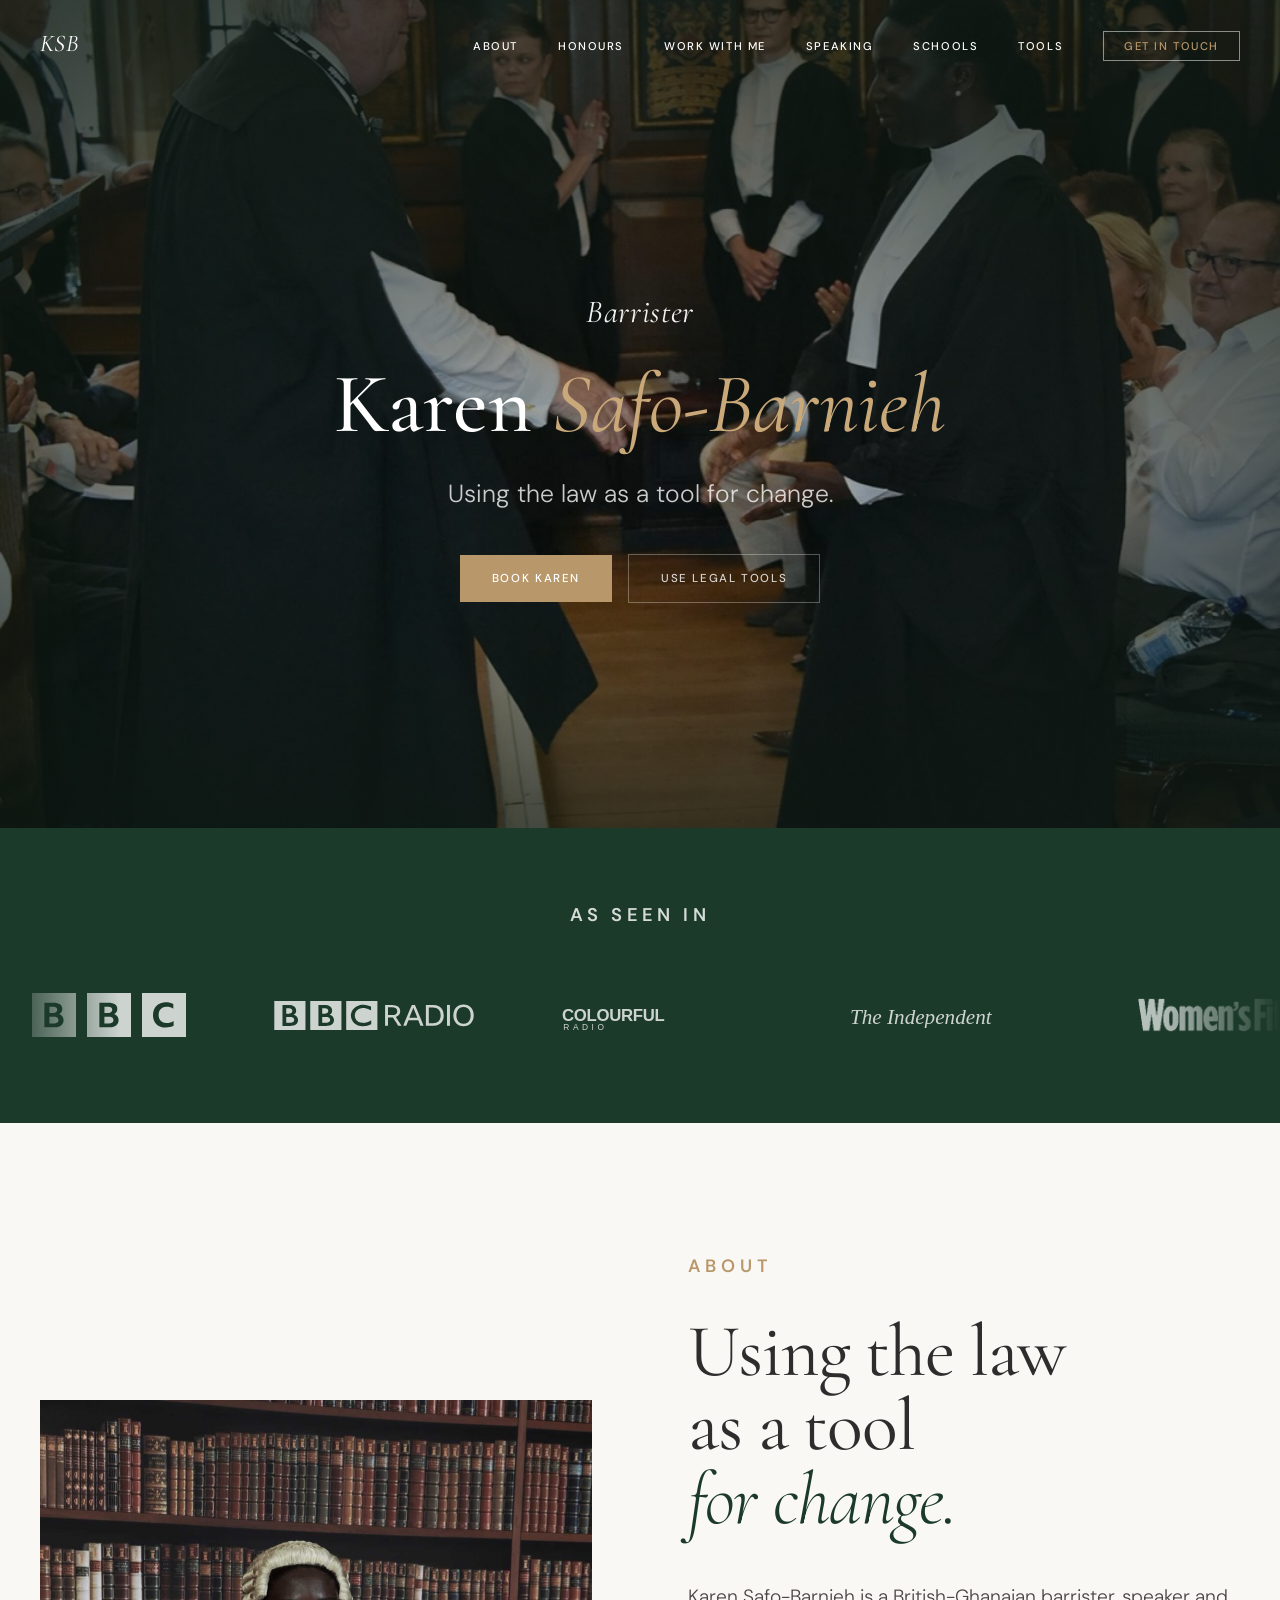
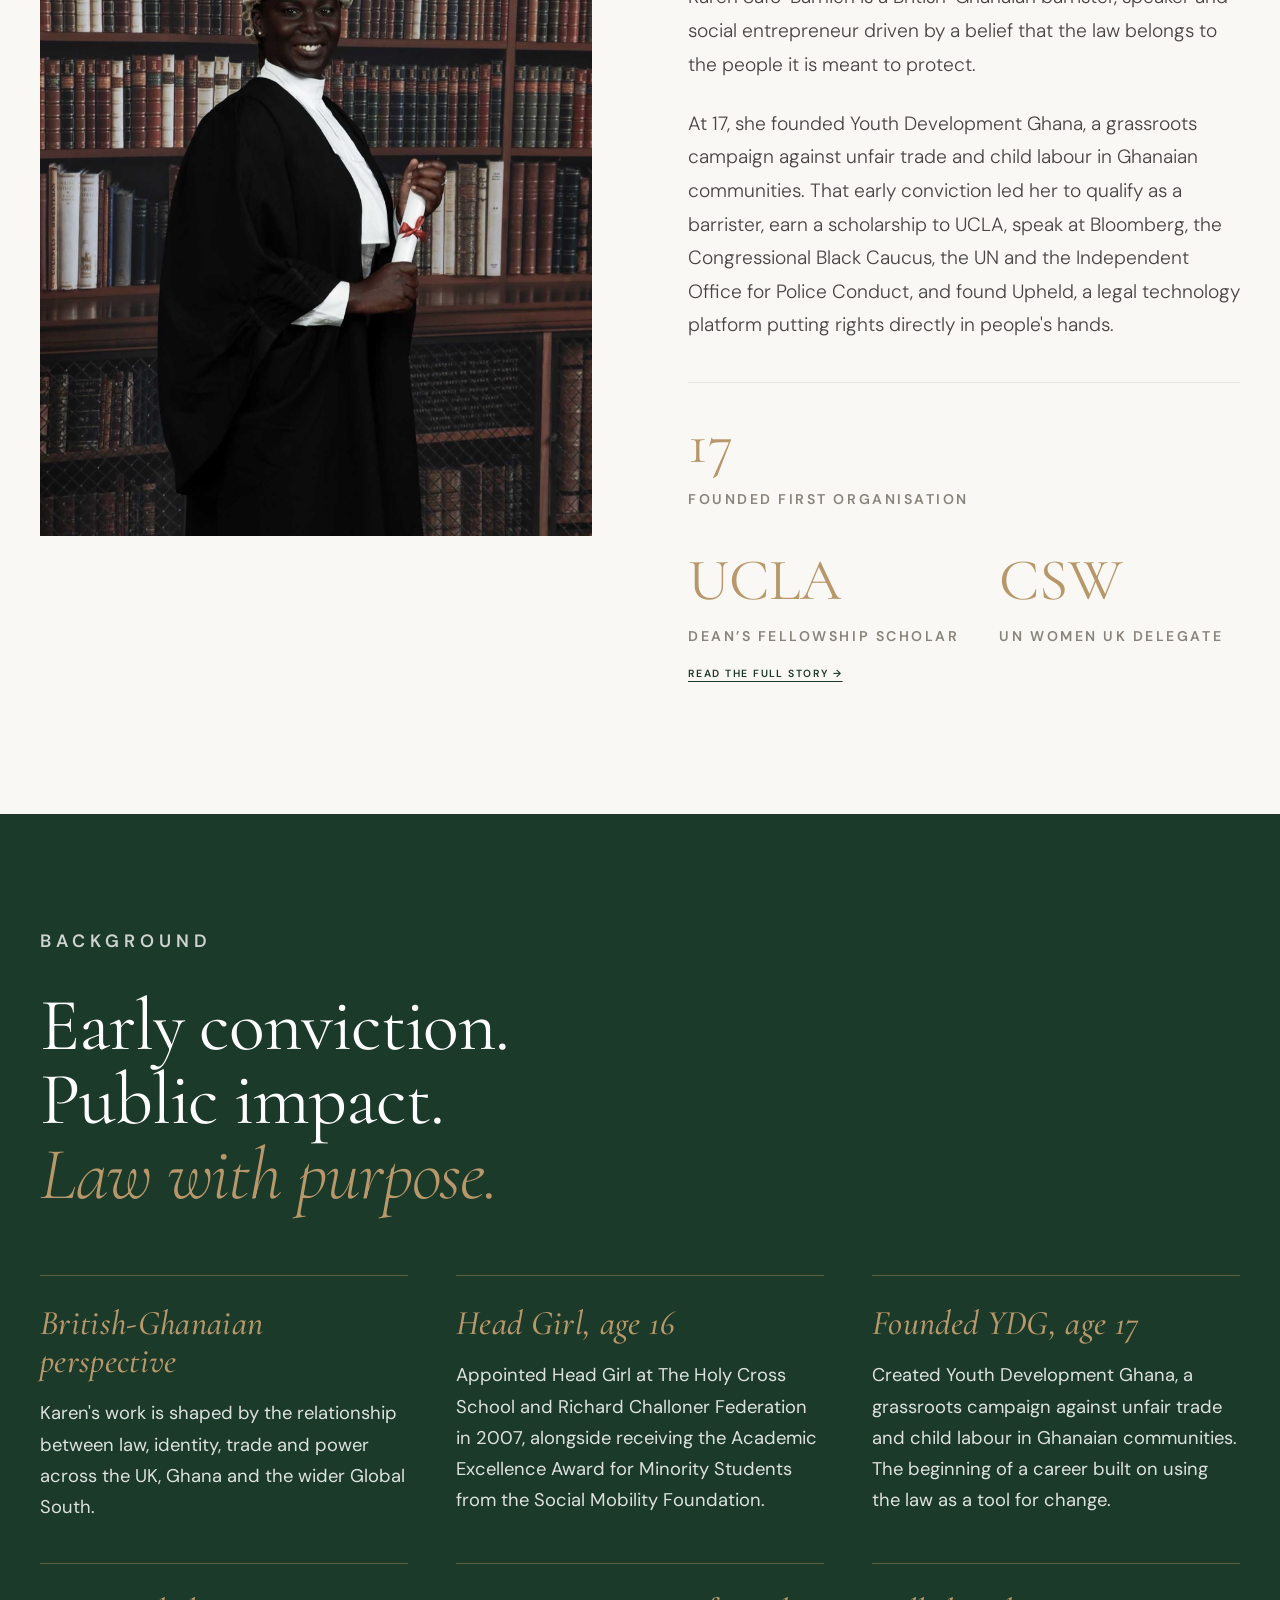
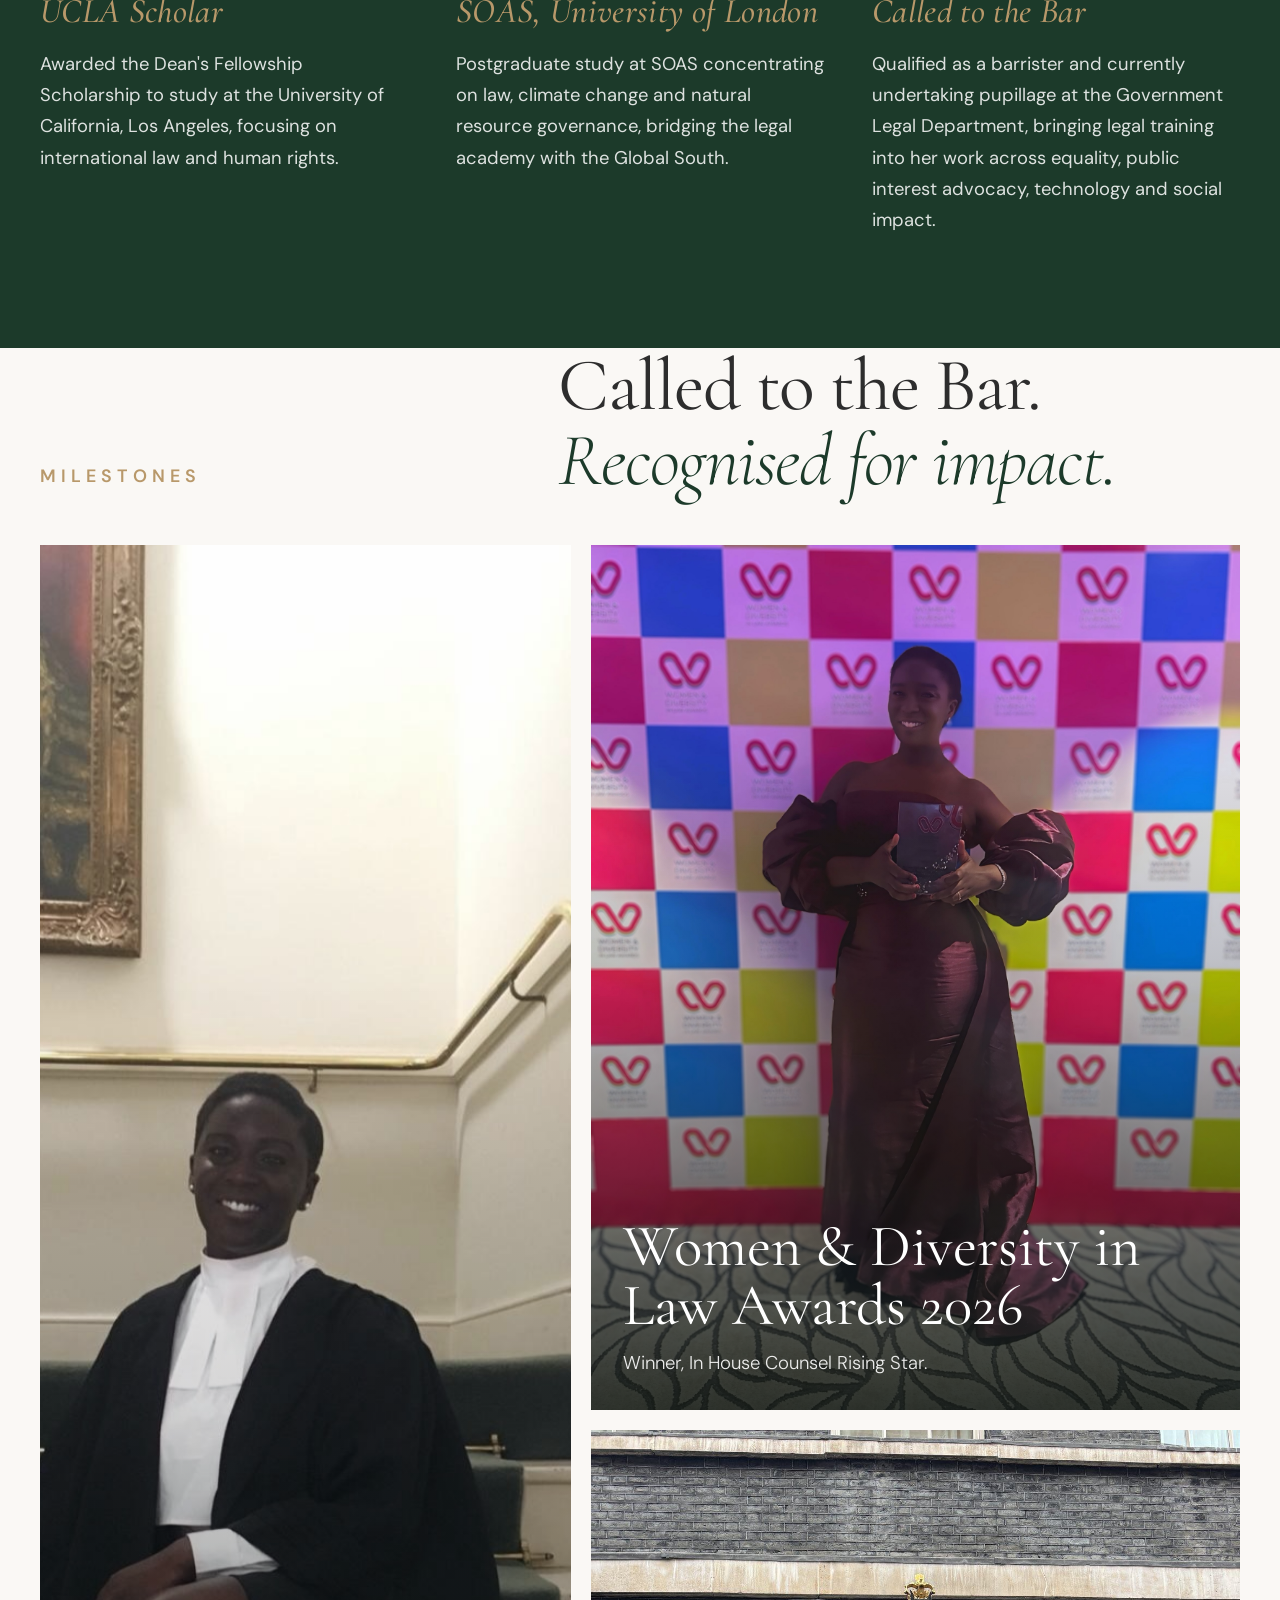
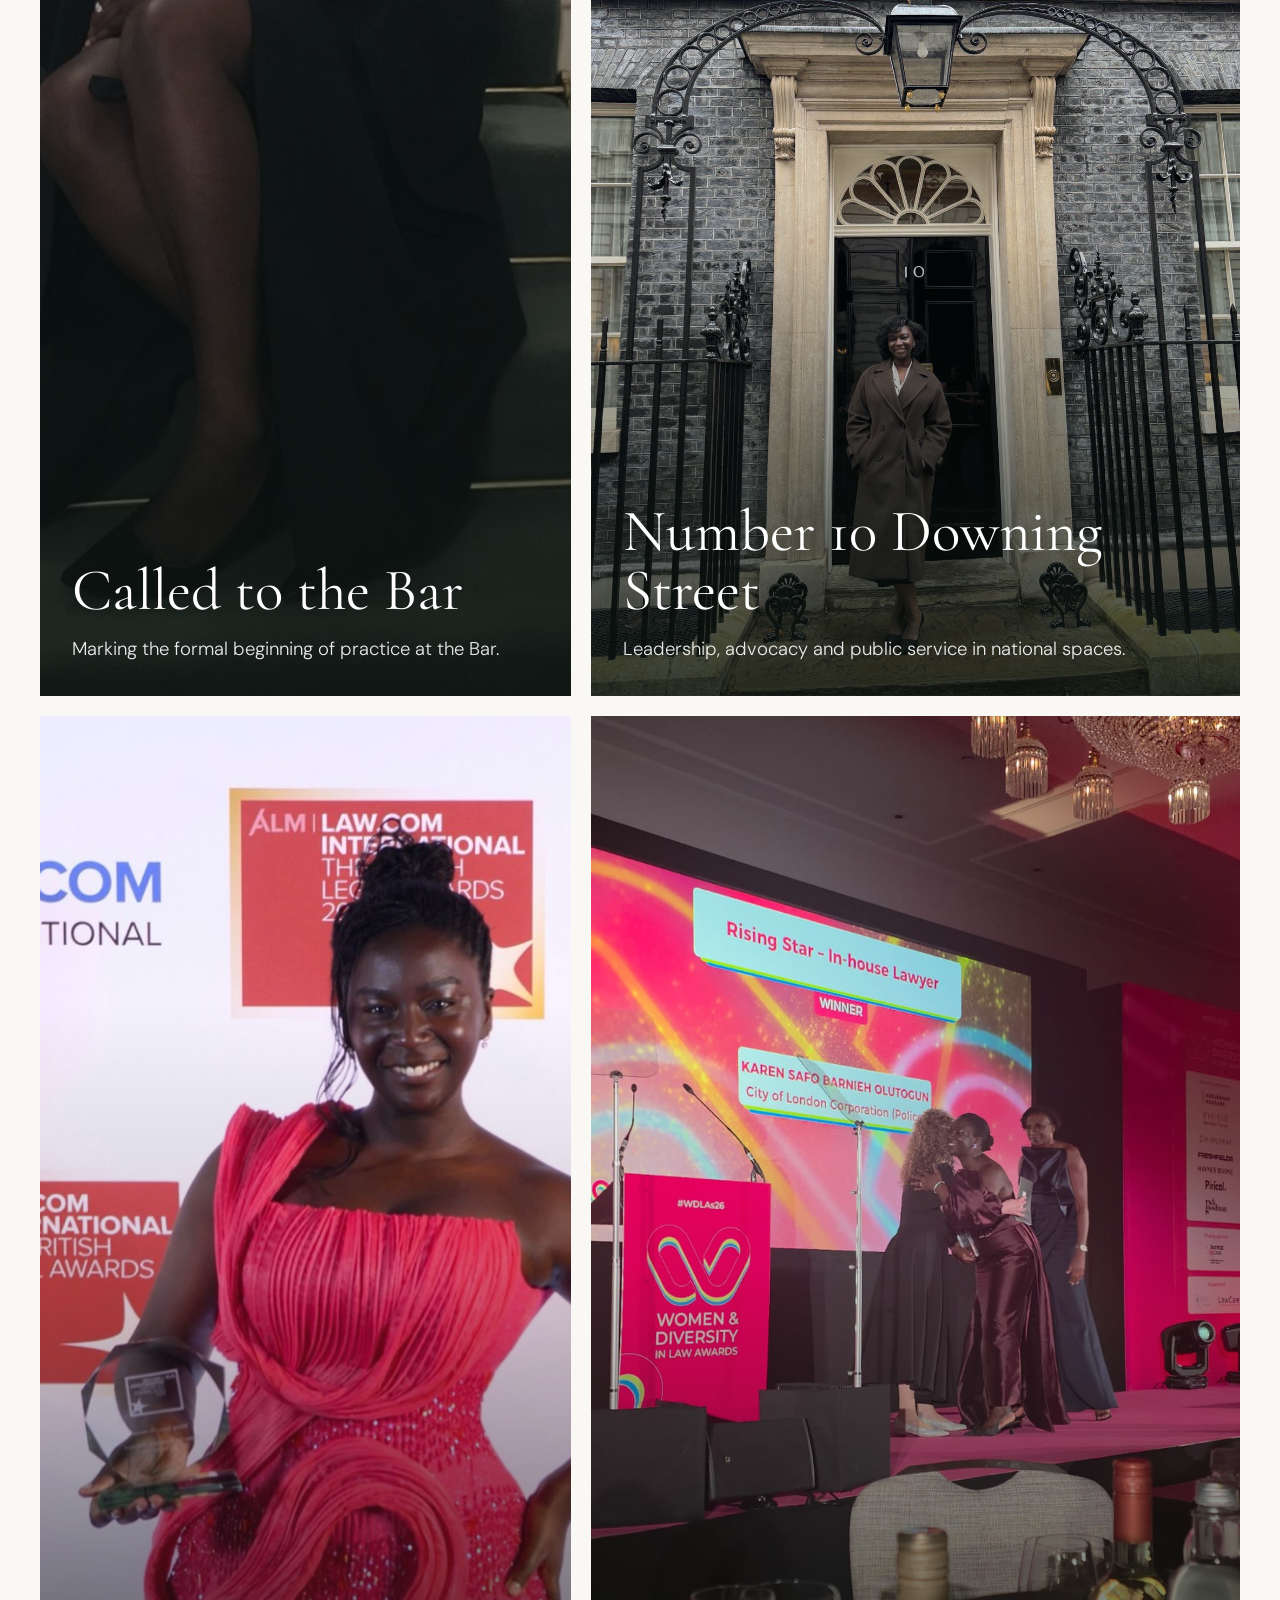
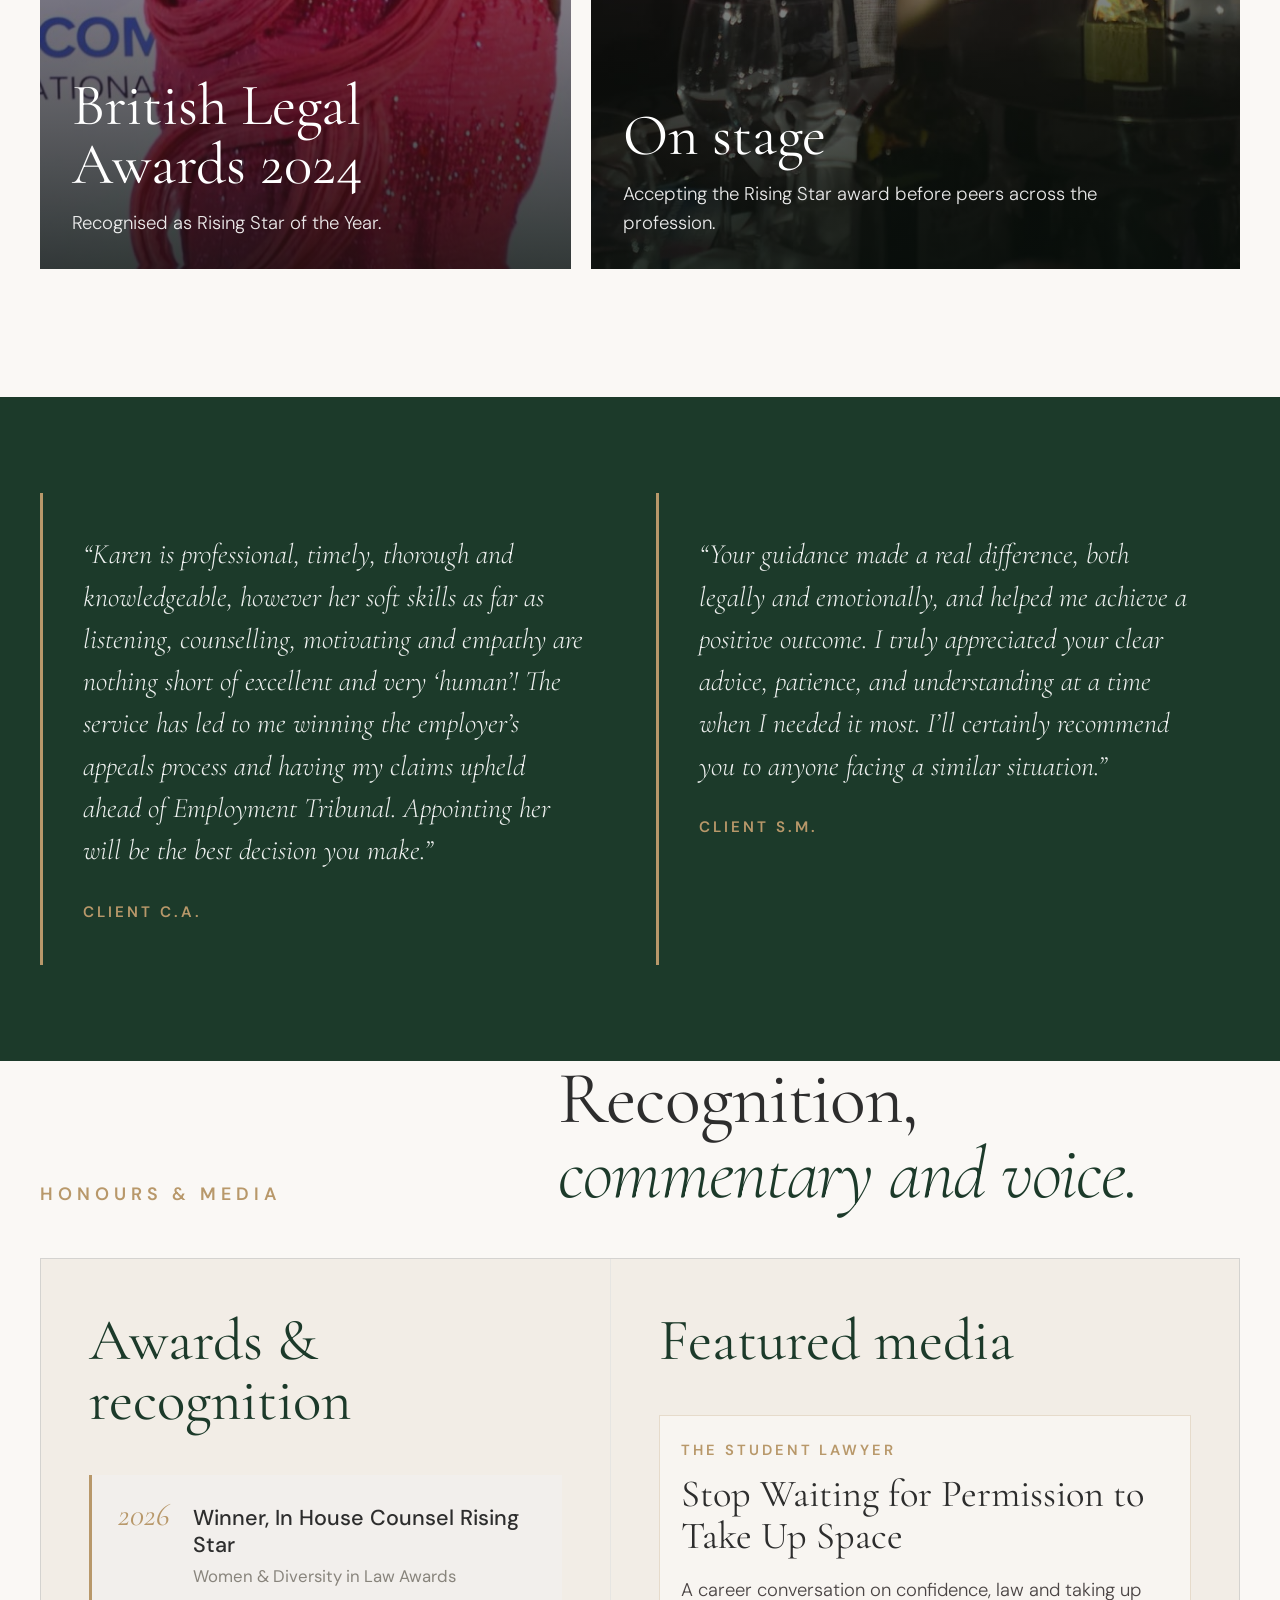
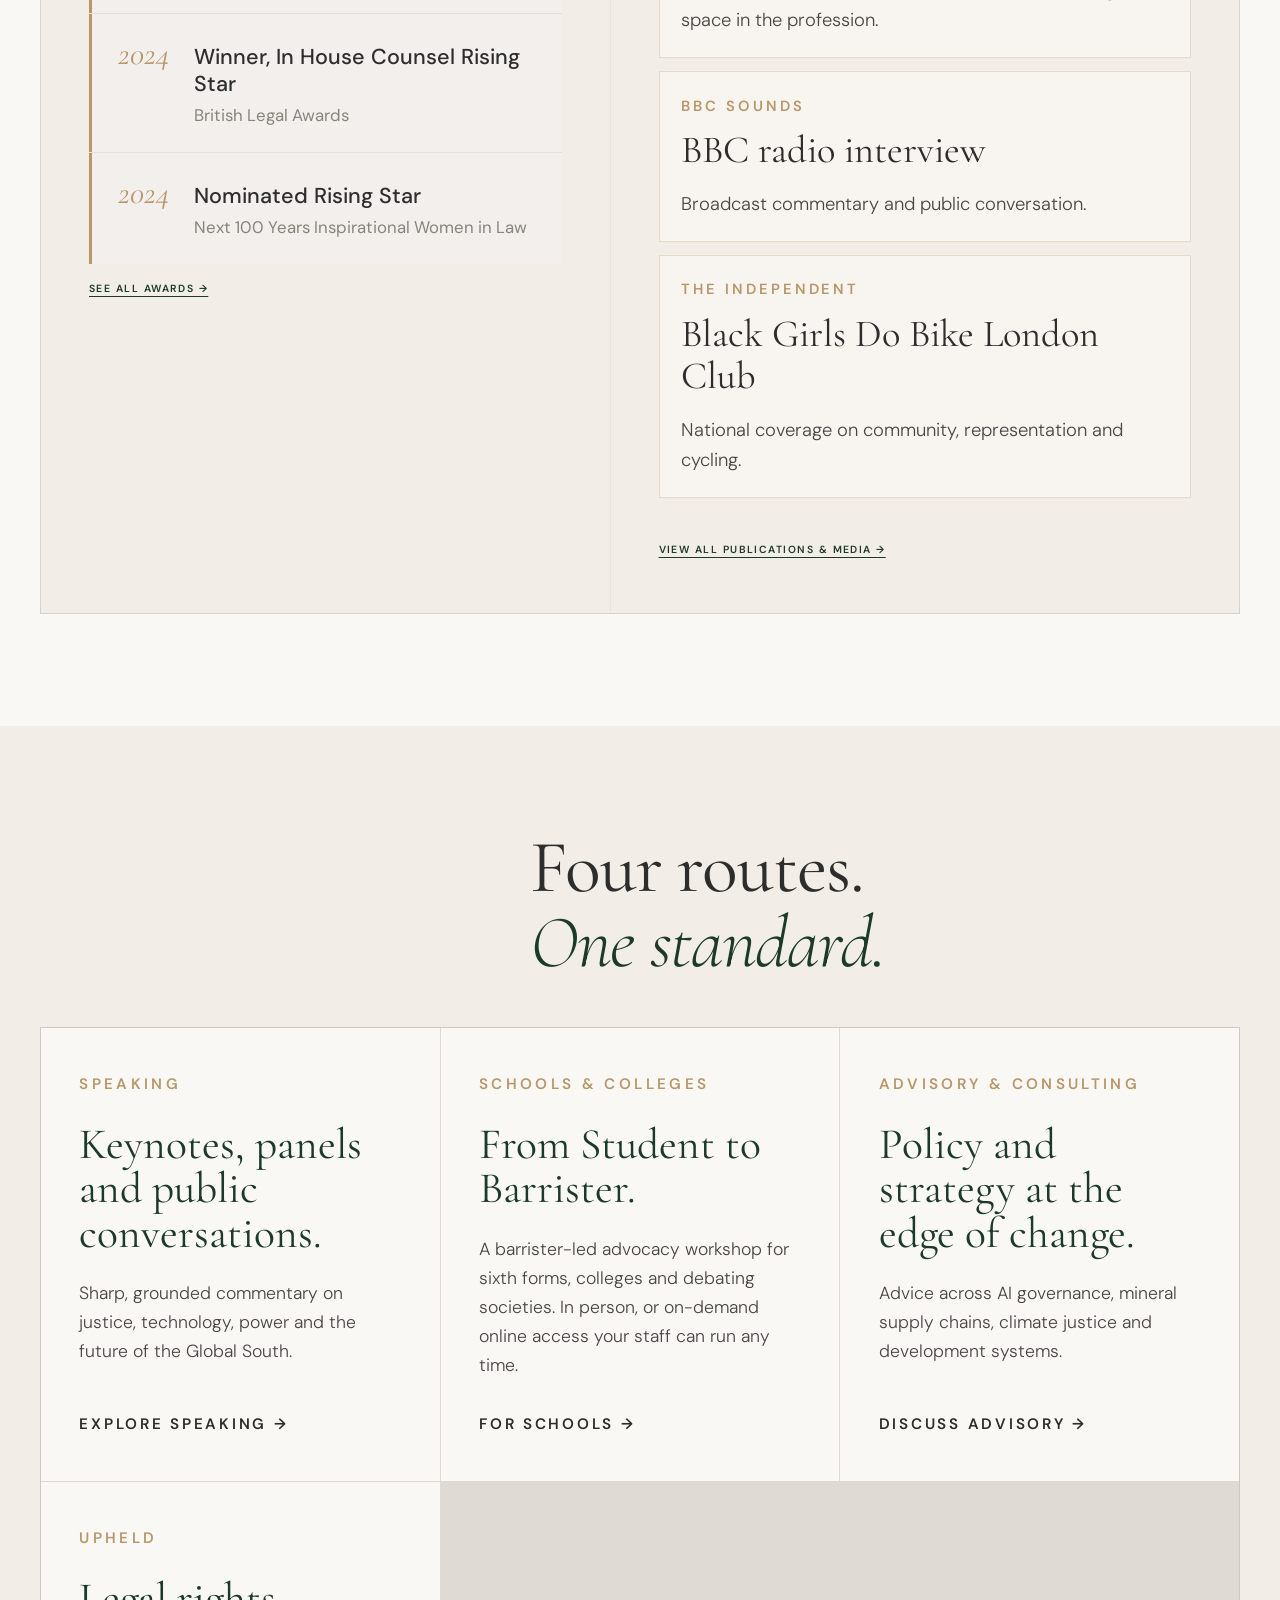
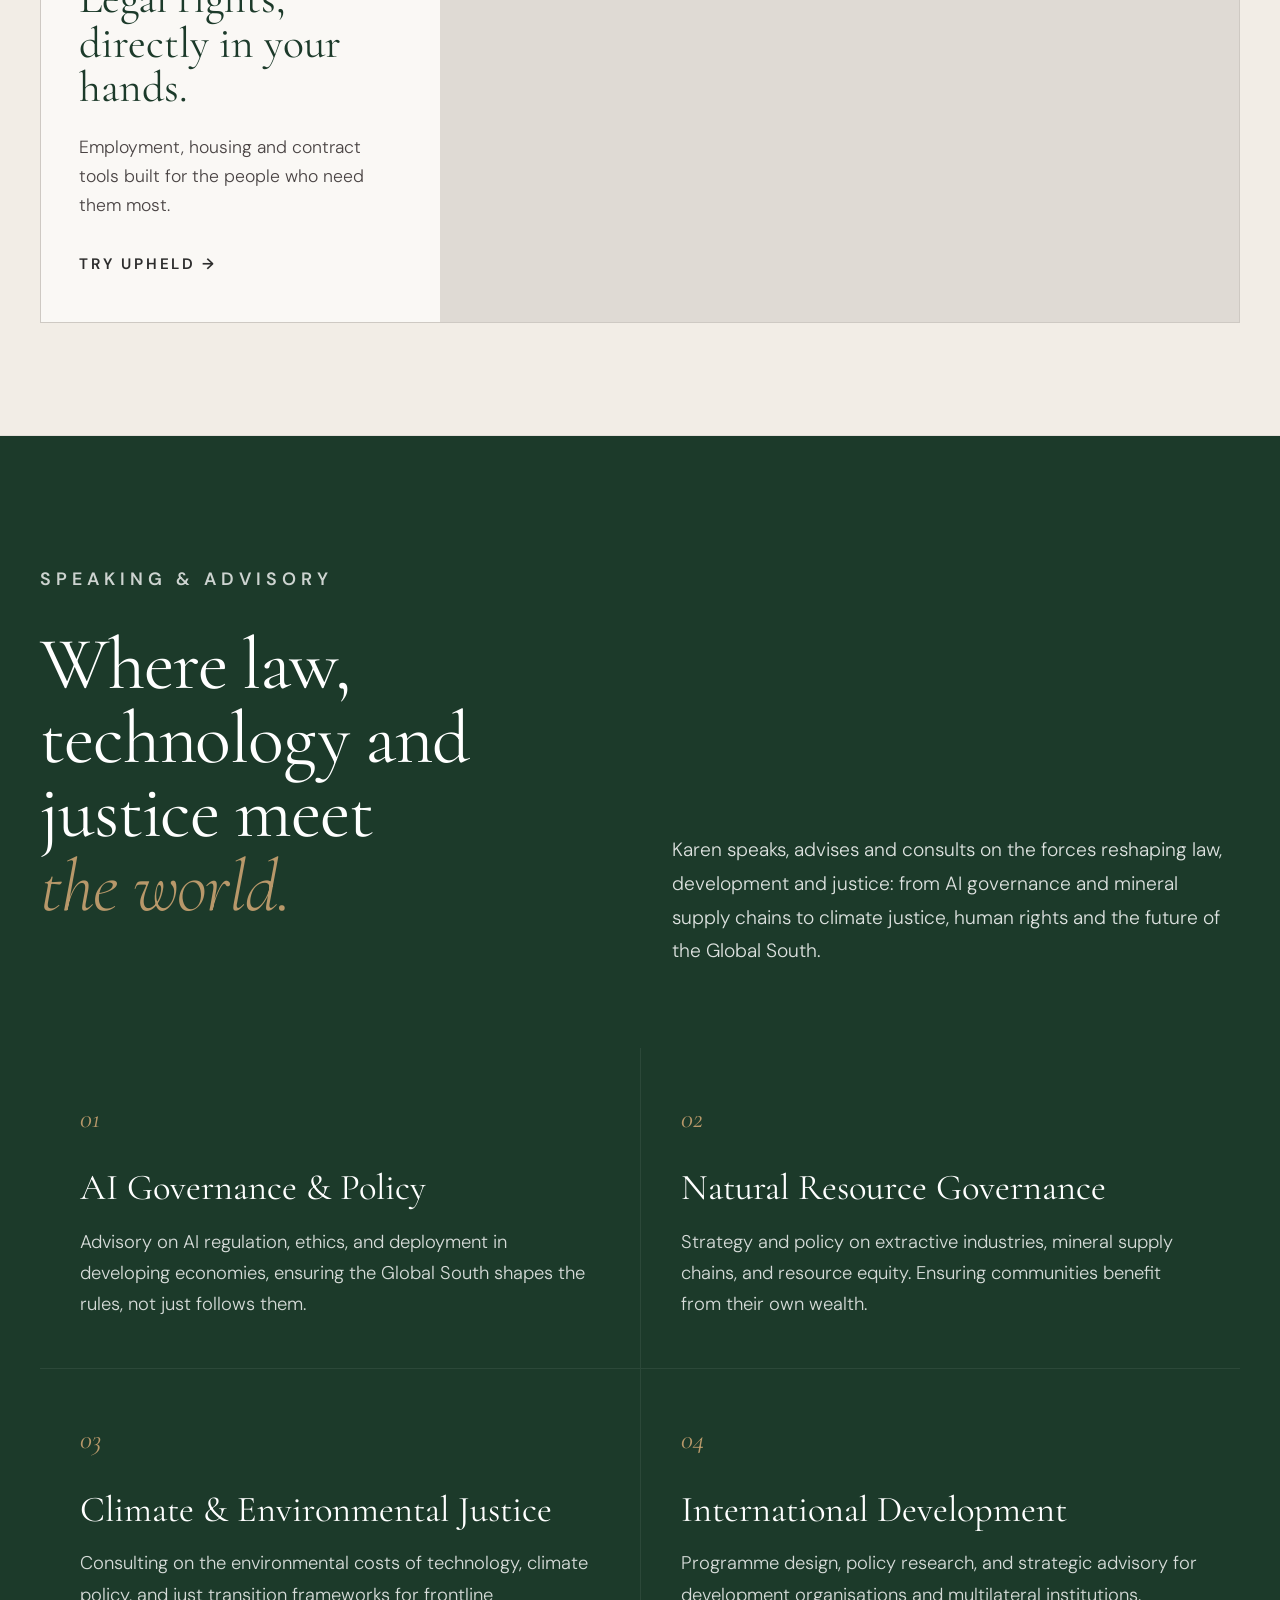
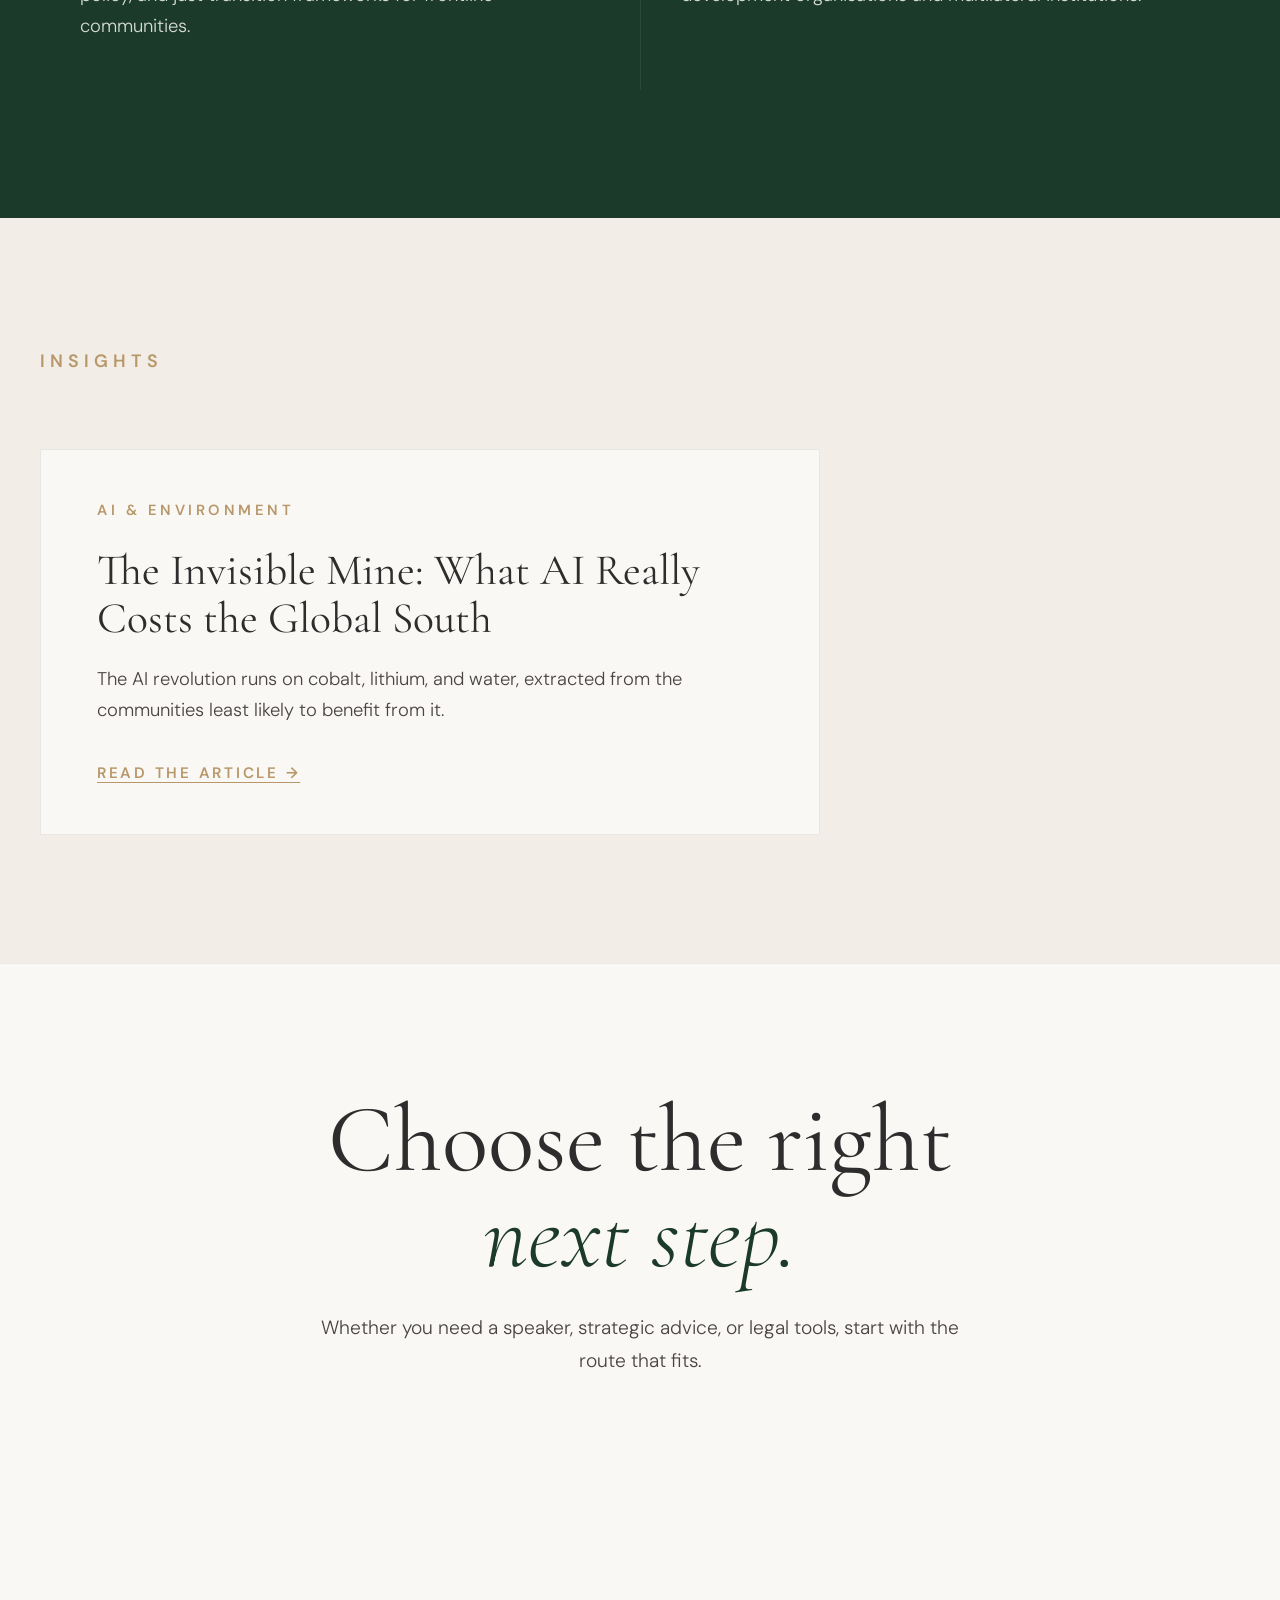
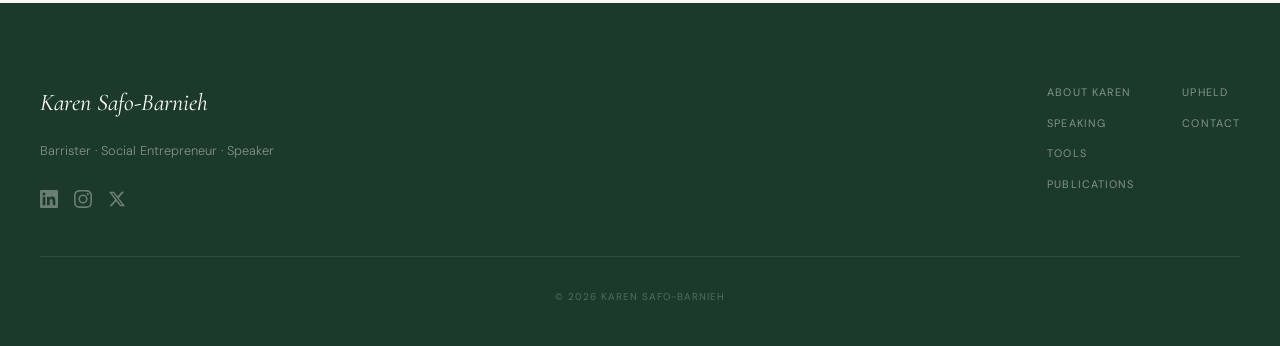
==== commit 44d9e47e: "Correct 2026 Women & Diversity award to Winner, In House Counsel Rising Star (visible + structured d" ====
--- a/index.html
+++ b/index.html
@@ -60,7 +60,7 @@
         "alumniOf": [
             { "@type": "EducationalOrganization", "name": "University of California, Los Angeles (UCLA)" }
         ],
-        "award": ["Finalist, In House Counsel Rising Star - Women & Diversity in Law Awards (2026)", "Winner, In House Counsel Rising Star - British Legal Awards (2024)", "Nominated Rising Star - Next 100 Years Inspirational Women in Law Awards (2024)", "High Commendation, Deal Team - City of London Police (2024)", "30 Under 30 Future of Ghana Leader (2018)", "Britain's Future Leaders - Top 100 (2017)", "Dean's Fellowship Award - UCLA (2012)", "Academic Excellence Award - Social Mobility Foundation (2007)"],
+        "award": ["Winner, In House Counsel Rising Star - Women & Diversity in Law Awards (2026)", "Winner, In House Counsel Rising Star - British Legal Awards (2024)", "Nominated Rising Star - Next 100 Years Inspirational Women in Law Awards (2024)", "High Commendation, Deal Team - City of London Police (2024)", "30 Under 30 Future of Ghana Leader (2018)", "Britain's Future Leaders - Top 100 (2017)", "Dean's Fellowship Award - UCLA (2012)", "Academic Excellence Award - Social Mobility Foundation (2007)"],
         "founder": [
             { "@type": "Organization", "name": "Youth Development Ghana" },
             { "@type": "Organization", "name": "Upheld", "url": "https://upheld.co.uk" }
@@ -308,7 +308,7 @@
                     <div class="awards-grid">
                         <div class="award-tile award-tile-featured">
                             <span class="award-year">2026</span>
-                            <strong>Finalist, In House Counsel Rising Star</strong>
+                            <strong>Winner, In House Counsel Rising Star</strong>
                             <span class="award-org">Women &amp; Diversity in Law Awards</span>
                         </div>
                         <div class="award-tile award-tile-featured">
